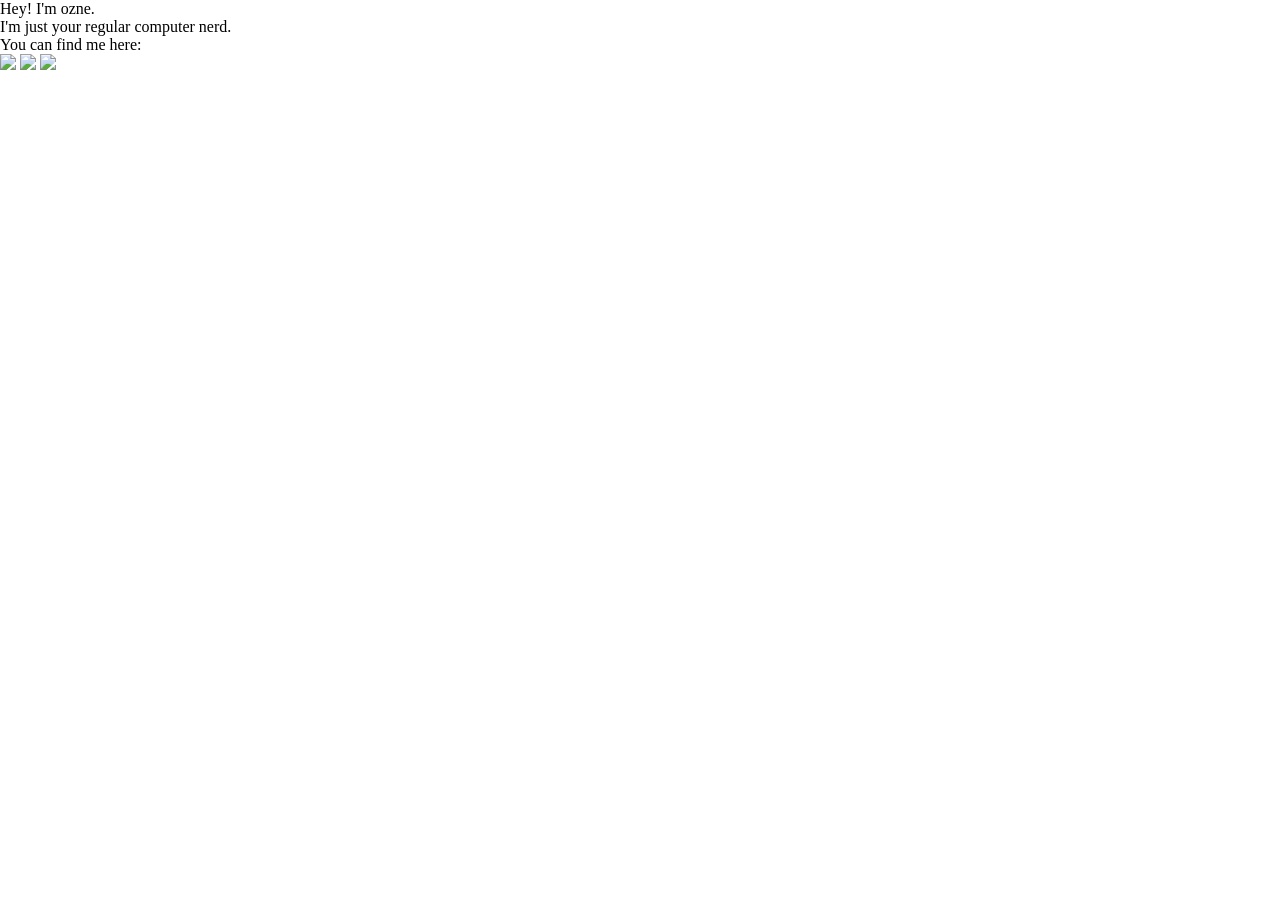
==== index.html @ e8eb8ecc "Update index.html" ====
<html>
  <head>
  <link rel="icon" href="https://www.browneyedbaker.com/wp-content/uploads/2016/04/stovetop-mac-cheese-23-600-200x260.jpg">
  <title>ozne</title>
    <meta property="og:title" content="ozne" />
<meta property="og:site_name" content="ozne" />
<meta property="og:type" content="website" />
<meta property="og:url" content="https://ozneeeee.github.io/home" />
<meta property="og:image" content="https://cdn.glitch.com/18b25935-c598-46ce-ae65-c475add9ad71%2Fdababybag.png?v=1612831095324" />
<meta property="og:description" content="Hello! This is ozne's tiny, simple portfolio." />
<meta name="theme-color" content="#7F0000">
  <link rel="stylesheet" href="https://cdn.glitch.com/18b25935-c598-46ce-ae65-c475add9ad71%2Fcss.css?v=1612828974582">
  </head>
  <body style="margin: 0; overflow: hidden">
    <div class="bg-image"></div>
    <div class="heading">Hey! I'm ozne.</div>
    <div class="subheading">I'm just your regular computer nerd.</div>
	<div class="subheading2">You can find me here:</div>
    <a href="https://www.github.com/Pakchunk" target="_blank"><img class="github" src="https://cdn.glitch.com/18b25935-c598-46ce-ae65-c475add9ad71%2Fgithub.svg?v=1612827011483"></img></a>
    <a href="https://dsc.bio/ozne" target="_blank"><img class="discord" src="https://cdn.glitch.com/18b25935-c598-46ce-ae65-c475add9ad71%2Fdiscord.svg?v=1612827013548"></img></a>
    <a href="https://www.twitter.com/susOzne" target="_blank"><img class="twitter" src="https://cdn.glitch.com/18b25935-c598-46ce-ae65-c475add9ad71%2Ftwitter.svg?v=1612826990800"></img></a>
    <div class="something"></div>
  </body>
</html>

<!-- ooooooo -->
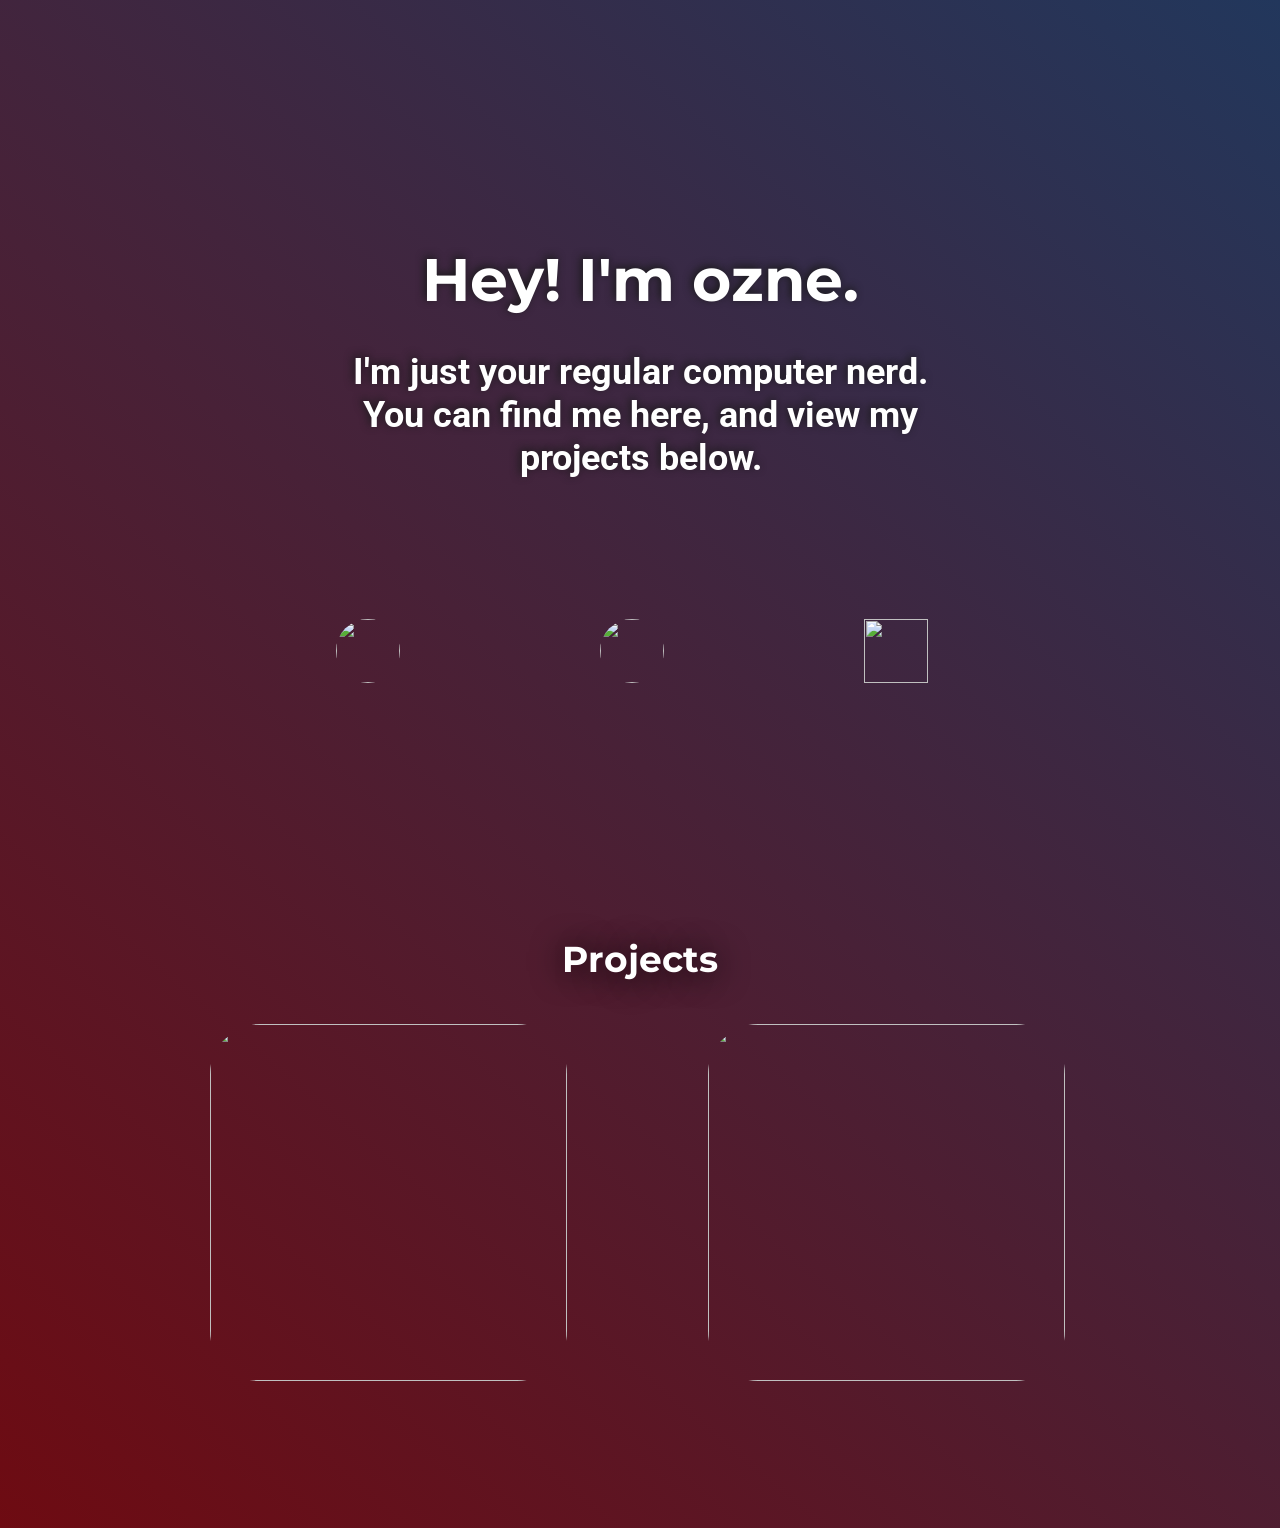
==== commit 66f3c3c6: "massive overhaul" ====
--- a/index.html
+++ b/index.html
@@ -1,26 +1,366 @@
-<html>
-  <head>
-  <link rel="icon" href="https://www.browneyedbaker.com/wp-content/uploads/2016/04/stovetop-mac-cheese-23-600-200x260.jpg">
-  <title>ozne</title>
-    <meta property="og:title" content="ozne" />
-<meta property="og:site_name" content="ozne" />
-<meta property="og:type" content="website" />
-<meta property="og:url" content="https://ozneeeee.github.io/home" />
-<meta property="og:image" content="https://cdn.glitch.com/18b25935-c598-46ce-ae65-c475add9ad71%2Fdababybag.png?v=1612831095324" />
-<meta property="og:description" content="Hello! This is ozne's tiny, simple portfolio." />
-<meta name="theme-color" content="#7F0000">
-  <link rel="stylesheet" href="https://cdn.glitch.com/18b25935-c598-46ce-ae65-c475add9ad71%2Fcss.css?v=1612828974582">
+<!DOCTYPE html>
+<html style="font-size: 16px;"><head>
+    <meta name="viewport" content="width=device-width, initial-scale=1.0">
+    <meta charset="utf-8">
+    <title>ozne</title>
+    <link rel="stylesheet" href="nicepage.css" media="screen">
+<link rel="stylesheet" href="index.css" media="screen">
+    <script class="u-script" type="text/javascript" src="jquery.js" defer=""></script>
+    <script class="u-script" type="text/javascript" src="nicepage.js" defer=""></script>
+    <meta property="og:site_name" content="ozne" />
+    <meta property="og:image" content="https://cdn.discordapp.com/avatars/777401463746854952/a_3fbee1787289dbb1bbcbb61502e486ce" />
+    <meta property="og:description" content="Hello! This is ozne's tiny, simple portfolio." />
+    
+    <link rel="icon" href="https://cdn.glitch.global/b22042dc-d617-42fd-8e32-505de232599d/favicon.png">
+    <link id="u-theme-google-font" rel="stylesheet" href="https://fonts.googleapis.com/css?family=Roboto:100,100i,300,300i,400,400i,500,500i,700,700i,900,900i|Open+Sans:300,300i,400,400i,600,600i,700,700i,800,800i">
+    <link id="u-page-google-font" rel="stylesheet" href="https://fonts.googleapis.com/css?family=Montserrat:100,100i,200,200i,300,300i,400,400i,500,500i,600,600i,700,700i,800,800i,900,900i">
+    
+    
+    
+    
+    
+    <script type="application/ld+json">{
+		"@context": "http://schema.org",
+		"@type": "Organization",
+		"name": "ozne"
+}</script>
+    <meta name="theme-color" content="#7F0000">
+    <meta property="og:type" content="website">
   </head>
-  <body style="margin: 0; overflow: hidden">
-    <div class="bg-image"></div>
-    <div class="heading">Hey! I'm ozne.</div>
-    <div class="subheading">I'm just your regular computer nerd.</div>
-	<div class="subheading2">You can find me here:</div>
-    <a href="https://www.github.com/Pakchunk" target="_blank"><img class="github" src="https://cdn.glitch.com/18b25935-c598-46ce-ae65-c475add9ad71%2Fgithub.svg?v=1612827011483"></img></a>
-    <a href="https://dsc.bio/ozne" target="_blank"><img class="discord" src="https://cdn.glitch.com/18b25935-c598-46ce-ae65-c475add9ad71%2Fdiscord.svg?v=1612827013548"></img></a>
-    <a href="https://www.twitter.com/susOzne" target="_blank"><img class="twitter" src="https://cdn.glitch.com/18b25935-c598-46ce-ae65-c475add9ad71%2Ftwitter.svg?v=1612826990800"></img></a>
-    <div class="something"></div>
-  </body>
-</html>
-
-<!-- ooooooo -->
+  <body data-home-page="index.html" data-home-page-title="index" class="u-body">
+    <section class="u-align-center u-clearfix u-gradient u-section-1" id="sec-18b3">
+      <div class="u-align-left u-clearfix u-sheet u-sheet-1">
+        <h1 class="u-custom-font u-text u-text-default u-text-white u-text-1" data-animation-name="slideIn" data-animation-duration="1000" data-animation-direction="Down" data-animation-delay="0">Hey! I'm ozne.</h1>
+        <h3 class="u-align-center u-text u-text-default u-text-white u-text-2" data-animation-name="slideIn" data-animation-duration="1000" data-animation-direction="Up" data-animation-delay="0"> I'm just your regular computer nerd.<br>You can find me here, and view my<br>projects below.
+        </h3>
+        <div class="u-list u-list-1">
+          <div class="u-repeater u-repeater-1">
+            <div class="u-container-style u-list-item u-repeater-item">
+              <div class="u-container-layout u-similar-container u-container-layout-1"><span class="u-custom-item u-file-icon u-hover-feature u-icon u-icon-circle u-text-white u-icon-1" data-href="https://github.com/pakchunk" data-target="_blank"><img src="https://cdn.glitch.global/b22042dc-d617-42fd-8e32-505de232599d/2.png" alt=""></span>
+              </div>
+            </div>
+            <div class="u-container-style u-list-item u-repeater-item">
+              <div class="u-container-layout u-similar-container u-container-layout-2"><span class="u-custom-item u-dialog-link u-file-icon u-hover-feature u-icon u-icon-circle u-text-white u-icon-2" data-href="#sec-b82f" data-target="_blank"><img src="https://cdn.glitch.global/b22042dc-d617-42fd-8e32-505de232599d/3.png" alt=""></span>
+              </div>
+            </div>
+            <div class="u-container-style u-list-item u-repeater-item">
+              <div class="u-container-layout u-similar-container u-container-layout-3"><span class="u-custom-item u-file-icon u-hover-feature u-icon u-text-white u-icon-3" data-href="https://twitter.com/susOzne" data-target="_blank"><img src="https://cdn.glitch.global/b22042dc-d617-42fd-8e32-505de232599d/4.png" alt=""></span>
+              </div>
+            </div>
+          </div>
+        </div>
+        <h2 class="u-align-center u-custom-font u-text u-text-default u-text-white u-text-3">Projects</h2>
+        <img class="u-dialog-link u-hover-feature u-image u-image-round u-preserve-proportions u-radius-50 u-image-1" src="https://cdn.glitch.global/b22042dc-d617-42fd-8e32-505de232599d/95288c8a12edbc24eacdf672e49a5cbb.jpg" alt="" data-image-width="630" data-image-height="630" data-href="#sec-7b42">
+        <img class="u-dialog-link u-hover-feature u-image u-image-round u-preserve-proportions u-radius-50 u-image-2" src="https://cdn.glitch.global/b22042dc-d617-42fd-8e32-505de232599d/8e318af88ffdbbb0e1a7d0ba8d9834fe1.jpg" alt="" data-image-width="511" data-image-height="511" data-href="#sec-06d6">
+      </div>
+      
+      
+      
+      
+      
+    </section>
+    
+    
+    
+    
+    
+    
+  <section class="u-align-center u-black u-clearfix u-container-style u-dialog-block u-opacity u-opacity-70 u-valign-middle u-section-4" id="sec-b82f">
+      <div class="u-align-center u-container-style u-custom-color-4 u-dialog u-radius-13 u-shape-round u-dialog-1">
+        <div class="u-container-layout u-container-layout-1">
+          <img class="u-image u-image-circle u-image-1" src="https://cdn.discordapp.com/avatars/777401463746854952/a_3fbee1787289dbb1bbcbb61502e486ce" alt="" data-image-width="498" data-image-height="213">
+          <p class="u-text u-text-default u-text-1">
+            <span class="u-text-custom-color-6">ozne</span>
+            <span class="u-text-custom-color-5">#4492</span>
+          </p>
+        </div><button class="u-dialog-close-button u-icon u-text-grey-50 u-icon-1"><svg class="u-svg-link" preserveAspectRatio="xMidYMin slice" viewBox="0 0 413.348 413.348" style=""><use xmlns:xlink="http://www.w3.org/1999/xlink" xlink:href="#svg-5801"></use></svg><svg class="u-svg-content" viewBox="0 0 413.348 413.348" id="svg-5801"><path d="m413.348 24.354-24.354-24.354-182.32 182.32-182.32-182.32-24.354 24.354 182.32 182.32-182.32 182.32 24.354 24.354 182.32-182.32 182.32 182.32 24.354-24.354-182.32-182.32z"></path></svg></button>
+      </div>
+    </section><style> .u-section-4 {
+  min-height: 826px;
+}
+
+.u-section-4 .u-dialog-1 {
+  width: 372px;
+  min-height: 373px;
+  height: auto;
+  margin: 60px auto;
+}
+
+.u-section-4 .u-container-layout-1 {
+  padding: 31px 30px;
+}
+
+.u-section-4 .u-image-1 {
+  width: 126px;
+  height: 126px;
+  margin: 84px auto 0;
+}
+
+.u-section-4 .u-text-1 {
+  margin: 12px auto 0;
+}
+
+.u-section-4 .u-icon-1 {
+  width: 15px;
+  height: 15px;
+  left: auto;
+  top: 17px;
+  position: absolute;
+  right: 16px;
+}
+
+@media (max-width: 1199px) {
+  .u-section-4 .u-dialog-1 {
+    width: 372px;
+  }
+
+  .u-section-4 .u-image-1 {
+    width: 126px;
+    height: 126px;
+  }
+}
+
+@media (max-width: 991px) {
+  .u-section-4 .u-container-layout-1 {
+    padding-top: 30px;
+    padding-bottom: 30px;
+  }
+}
+
+@media (max-width: 767px) {
+  .u-section-4 .u-container-layout-1 {
+    padding-top: 45px;
+  }
+}
+
+@media (max-width: 575px) {
+  .u-section-4 .u-dialog-1 {
+    width: 340px;
+  }
+
+  .u-section-4 .u-container-layout-1 {
+    padding-top: 40px;
+    padding-left: 25px;
+    padding-right: 25px;
+  }
+}</style><section class="u-align-center u-black u-clearfix u-container-style u-dialog-block u-opacity u-opacity-70 u-valign-middle u-section-5" id="sec-06d6">
+      <div class="u-align-center u-container-style u-dialog u-palette-5-dark-3 u-radius-13 u-shape-round u-dialog-1">
+        <div class="u-container-layout u-container-layout-1">
+          <img class="u-image u-image-default u-image-1" src="https://cdn.glitch.global/b22042dc-d617-42fd-8e32-505de232599d/NacroLogo.png" alt="" data-image-width="445" data-image-height="171">
+          <p class="u-custom-font u-text u-text-1">Nacro was a short-lived Fortnite project created by&nbsp;<a href="https://twitter.com/absoSpaced" class="u-active-none u-border-none u-btn u-button-link u-button-style u-hover-none u-none u-text-palette-1-base u-btn-1" target="_blank">absoluteSpacehead</a>,&nbsp;<a href="https://twitter.com/fischsaIat" class="u-active-none u-border-none u-btn u-button-link u-button-style u-hover-none u-none u-text-palette-1-base u-btn-2" target="_blank">Fischsalat</a>, and I, aimed to create a single-player in-game experience on Fortnite's oldest public Battle Royale build available, 1.7.2.
+          </p>
+          <a href="https://discord.gg/fRdZmpsSYw" class="u-active-grey-90 u-border-none u-btn u-btn-round u-button-style u-custom-font u-font-montserrat u-grey-75 u-hover-grey-70 u-radius-50 u-text-white u-btn-3" target="_blank">Join Nacro</a>
+        </div><button class="u-dialog-close-button u-icon u-text-grey-50 u-icon-1"><svg class="u-svg-link" preserveAspectRatio="xMidYMin slice" viewBox="0 0 413.348 413.348" style=""><use xmlns:xlink="http://www.w3.org/1999/xlink" xlink:href="#svg-5801"></use></svg><svg xmlns="http://www.w3.org/2000/svg" xmlns:xlink="http://www.w3.org/1999/xlink" version="1.1" xml:space="preserve" class="u-svg-content" viewBox="0 0 413.348 413.348" id="svg-5801"><path d="m413.348 24.354-24.354-24.354-182.32 182.32-182.32-182.32-24.354 24.354 182.32 182.32-182.32 182.32 24.354 24.354 182.32-182.32 182.32 182.32 24.354-24.354-182.32-182.32z"></path></svg></button>
+      </div>
+    </section><style> .u-section-5 {
+  min-height: 826px;
+}
+
+.u-section-5 .u-dialog-1 {
+  width: 349px;
+  min-height: 447px;
+  box-shadow: 5px 5px 20px 0 rgba(0,0,0,0.4);
+  margin: 60px auto;
+}
+
+.u-section-5 .u-container-layout-1 {
+  padding: 40px 0;
+}
+
+.u-section-5 .u-image-1 {
+  width: 253px;
+  height: 95px;
+  margin: 23px auto 0;
+}
+
+.u-section-5 .u-text-1 {
+  font-family: Montserrat;
+  font-size: 0.9375rem;
+  font-weight: 700;
+  margin: 24px 8px 0;
+}
+
+.u-section-5 .u-btn-1 {
+  background-image: none;
+  padding: 0;
+}
+
+.u-section-5 .u-btn-2 {
+  background-image: none;
+  padding: 0;
+}
+
+.u-section-5 .u-btn-3 {
+  font-weight: 700;
+  background-image: none;
+  border-style: none;
+  margin: 39px auto 0;
+}
+
+.u-section-5 .u-icon-1 {
+  width: 15px;
+  height: 15px;
+  left: auto;
+  top: 17px;
+  position: absolute;
+  right: 16px;
+}
+
+@media (max-width: 1199px) {
+  .u-section-5 .u-dialog-1 {
+    width: 349px;
+    height: auto;
+  }
+
+  .u-section-5 .u-image-1 {
+    width: 253px;
+  }
+
+  .u-section-5 .u-text-1 {
+    margin-left: 8px;
+    margin-right: 8px;
+  }
+}
+
+@media (max-width: 991px) {
+  .u-section-5 .u-container-layout-1 {
+    padding-top: 30px;
+    padding-bottom: 30px;
+  }
+}
+
+@media (max-width: 767px) {
+  .u-section-5 .u-container-layout-1 {
+    padding-top: 45px;
+    padding-left: 30px;
+    padding-right: 30px;
+  }
+}
+
+@media (max-width: 575px) {
+  .u-section-5 .u-dialog-1 {
+    width: 340px;
+  }
+
+  .u-section-5 .u-container-layout-1 {
+    padding-top: 40px;
+    padding-left: 25px;
+    padding-right: 25px;
+  }
+
+  .u-section-5 .u-text-1 {
+    margin-left: 4px;
+    margin-right: 4px;
+  }
+}</style><section class="u-align-center u-black u-clearfix u-container-style u-dialog-block u-opacity u-opacity-70 u-valign-middle u-section-6" id="sec-7b42">
+      <div class="u-align-center u-container-style u-dialog u-palette-5-dark-3 u-radius-13 u-shape-round u-dialog-1">
+        <div class="u-container-layout u-container-layout-1">
+          <img class="u-image u-image-default u-image-1" src="https://cdn.glitch.global/b22042dc-d617-42fd-8e32-505de232599d/EraLogo.png" alt="" data-image-width="313" data-image-height="138">
+          <p class="u-align-center u-custom-font u-font-montserrat u-text u-text-1">Project Era is a Fortnite project where users can play builds from seasons 2-12.<br>Project Era is maintained by me, <a href="https://github.com/sizzyfnbr" class="u-active-none u-border-none u-btn u-button-link u-button-style u-hover-none u-none u-text-palette-1-base u-btn-1" target="_blank">Sizzy</a>, <a href="https://twitter.com/danihhhhhhhh" class="u-active-none u-border-none u-btn u-button-link u-button-style u-hover-none u-none u-text-palette-1-base u-btn-2" target="_blank">Danii</a>, <a href="https://twitter.com/ky1ro" class="u-active-none u-border-none u-btn u-button-link u-button-style u-hover-none u-none u-text-palette-1-base u-btn-3" target="_blank">Kyiro</a>, <a href="https://en.wikipedia.org/wiki/Pedophilia" class="u-active-none u-border-none u-btn u-button-link u-button-style u-hover-none u-none u-text-palette-1-base u-btn-4" target="_blank">Mix</a>, and <a href="https://twitter.com/RobotPlaysTF2" class="u-active-none u-border-none u-btn u-button-link u-button-style u-hover-none u-none u-text-palette-1-base u-btn-5" target="_blank">Robot</a>.
+          </p>
+          <a href="https://discord.gg/erafn" class="u-active-grey-90 u-border-none u-btn u-btn-round u-button-style u-custom-font u-font-montserrat u-grey-75 u-hover-grey-70 u-radius-50 u-text-white u-btn-6" target="_blank">Join Era</a>
+        </div><button class="u-dialog-close-button u-icon u-text-grey-50 u-icon-1"><svg class="u-svg-link" preserveAspectRatio="xMidYMin slice" viewBox="0 0 413.348 413.348" style=""><use xmlns:xlink="http://www.w3.org/1999/xlink" xlink:href="#svg-5801"></use></svg><svg xmlns="http://www.w3.org/2000/svg" xmlns:xlink="http://www.w3.org/1999/xlink" version="1.1" xml:space="preserve" class="u-svg-content" viewBox="0 0 413.348 413.348" id="svg-5801"><path d="m413.348 24.354-24.354-24.354-182.32 182.32-182.32-182.32-24.354 24.354 182.32 182.32-182.32 182.32 24.354 24.354 182.32-182.32 182.32 182.32 24.354-24.354-182.32-182.32z"></path></svg></button>
+      </div>
+    </section><style> .u-section-6 {
+  min-height: 826px;
+}
+
+.u-section-6 .u-dialog-1 {
+  width: 348px;
+  min-height: 453px;
+  box-shadow: 5px 5px 20px 0 rgba(0,0,0,0.4);
+  height: auto;
+  margin: 60px auto;
+}
+
+.u-section-6 .u-container-layout-1 {
+  padding: 36px 0 0;
+}
+
+.u-section-6 .u-image-1 {
+  width: 174px;
+  height: 77px;
+  margin: 34px auto 0 87px;
+}
+
+.u-section-6 .u-text-1 {
+  font-weight: 700;
+  margin: 66px 0 0;
+}
+
+.u-section-6 .u-btn-1 {
+  background-image: none;
+  padding: 0;
+}
+
+.u-section-6 .u-btn-2 {
+  background-image: none;
+  padding: 0;
+}
+
+.u-section-6 .u-btn-3 {
+  background-image: none;
+  padding: 0;
+}
+
+.u-section-6 .u-btn-4 {
+  background-image: none;
+  padding: 0;
+}
+
+.u-section-6 .u-btn-5 {
+  background-image: none;
+  padding: 0;
+}
+
+.u-section-6 .u-btn-6 {
+  font-weight: 700;
+  background-image: none;
+  border-style: none;
+  margin: 47px auto 0;
+  padding: 10px 30px;
+}
+
+.u-section-6 .u-icon-1 {
+  width: 15px;
+  height: 15px;
+  left: auto;
+  top: 17px;
+  position: absolute;
+  right: 16px;
+}
+
+@media (max-width: 1199px) {
+  .u-section-6 .u-image-1 {
+    width: 174px;
+    height: 77px;
+    margin-left: 87px;
+  }
+}
+
+@media (max-width: 991px) {
+  .u-section-6 .u-container-layout-1 {
+    padding-top: 30px;
+  }
+}
+
+@media (max-width: 767px) {
+  .u-section-6 .u-container-layout-1 {
+    padding-top: 45px;
+    padding-left: 30px;
+    padding-right: 30px;
+  }
+}
+
+@media (max-width: 575px) {
+  .u-section-6 .u-dialog-1 {
+    width: 340px;
+  }
+
+  .u-section-6 .u-container-layout-1 {
+    padding-top: 40px;
+    padding-left: 25px;
+    padding-right: 25px;
+  }
+}</style>
+</body></html>
--- a/nicepage.css
+++ b/nicepage.css
@@ -0,0 +1,36627 @@
+/*begin-commonstyles library*//*!
+ * froala_editor v4.0.6 (https://www.froala.com/wysiwyg-editor)
+ * License https://froala.com/wysiwyg-editor/terms/
+ * Copyright 2014-2021 Froala Labs
+ */
+
+.fr-clearfix::after {
+  clear: both;
+  display: block;
+  content: "";
+  height: 0; }
+
+.fr-hide-by-clipping {
+  position: absolute;
+  width: 1px;
+  height: 1px;
+  padding: 0;
+  margin: -1px;
+  overflow: hidden;
+  clip: rect(0, 0, 0, 0);
+  border: 0; }
+
+.fr-view img.fr-rounded, .fr-view .fr-img-caption.fr-rounded img {
+  border-radius: 10px;
+  -moz-border-radius: 10px;
+  -webkit-border-radius: 10px;
+  -moz-background-clip: padding;
+  -webkit-background-clip: padding-box;
+  background-clip: padding-box; }
+
+.fr-view img.fr-shadow, .fr-view .fr-img-caption.fr-shadow img {
+  -webkit-box-shadow: 10px 10px 5px 0px #cccccc;
+  -moz-box-shadow: 10px 10px 5px 0px #cccccc;
+  box-shadow: 10px 10px 5px 0px #cccccc; }
+
+.fr-view img.fr-bordered, .fr-view .fr-img-caption.fr-bordered img {
+  border: solid 5px #CCC; }
+
+.fr-view img.fr-bordered {
+  -webkit-box-sizing: content-box;
+  -moz-box-sizing: content-box;
+  box-sizing: content-box; }
+
+.fr-view .fr-img-caption.fr-bordered img {
+  -webkit-box-sizing: border-box;
+  -moz-box-sizing: border-box;
+  box-sizing: border-box; }
+
+.fr-view {
+  word-wrap: break-word; }
+  .fr-view span[style~="color:"] a {
+    color: inherit; }
+  .fr-view strong {
+    font-weight: 700; }
+  .fr-view table[border='0'] td:not([class]), .fr-view table[border='0'] th:not([class]), .fr-view table[border='0'] td[class=""], .fr-view table[border='0'] th[class=""] {
+    border-width: 0px; }
+  .fr-view table {
+    border: none;
+    border-collapse: collapse;
+    empty-cells: show;
+    max-width: 100%; }
+    .fr-view table td {
+      min-width: 5px; }
+    .fr-view table.fr-dashed-borders td, .fr-view table.fr-dashed-borders th {
+      border-style: dashed; }
+    .fr-view table.fr-alternate-rows tbody tr:nth-child(2n) {
+      background: whitesmoke; }
+    .fr-view table td, .fr-view table th {
+      border: 1px solid #DDD; }
+      .fr-view table td:empty, .fr-view table th:empty {
+        height: 20px; }
+      .fr-view table td.fr-highlighted, .fr-view table th.fr-highlighted {
+        border: 1px double red; }
+      .fr-view table td.fr-thick, .fr-view table th.fr-thick {
+        border-width: 2px; }
+    .fr-view table th {
+      background: #ececec; }
+  .fr-view hr {
+    clear: both;
+    user-select: none;
+    -o-user-select: none;
+    -moz-user-select: none;
+    -khtml-user-select: none;
+    -webkit-user-select: none;
+    -ms-user-select: none;
+    break-after: always;
+    page-break-after: always; }
+  .fr-view .fr-file {
+    position: relative; }
+    .fr-view .fr-file::after {
+      position: relative;
+      content: "\1F4CE";
+      font-weight: normal; }
+  .fr-view pre {
+    white-space: pre-wrap;
+    word-wrap: break-word;
+    overflow: visible; }
+/*  .fr-view[dir="rtl"] blockquote {
+    border-left: none;
+    border-right: solid 2px #5E35B1;
+    margin-right: 0;
+    padding-right: 5px;
+    padding-left: 0; }
+    .fr-view[dir="rtl"] blockquote blockquote {
+      border-color: #00BCD4; }
+      .fr-view[dir="rtl"] blockquote blockquote blockquote {
+        border-color: #43A047; }
+  .fr-view blockquote {
+    border-left: solid 2px #5E35B1;
+    margin-left: 0;
+    padding-left: 5px;
+    color: #5E35B1; }
+    .fr-view blockquote blockquote {
+      border-color: #00BCD4;
+      color: #00BCD4; }
+      .fr-view blockquote blockquote blockquote {
+        border-color: #43A047;
+        color: #43A047; } */
+  .fr-view span.fr-emoticon {
+    font-weight: normal;
+    font-family: "Apple Color Emoji","Segoe UI Emoji","NotoColorEmoji","Segoe UI Symbol","Android Emoji","EmojiSymbols";
+    display: inline;
+    line-height: 0; }
+    .fr-view span.fr-emoticon.fr-emoticon-img {
+      background-repeat: no-repeat !important;
+      font-size: inherit;
+      height: 1em;
+      width: 1em;
+      min-height: 20px;
+      min-width: 20px;
+      display: inline-block;
+      margin: -.1em .1em .1em;
+      line-height: 1;
+      vertical-align: middle; }
+  .fr-view .fr-text-gray {
+    color: #AAA !important; }
+  .fr-view .fr-text-bordered {
+    border-top: solid 1px #222;
+    border-bottom: solid 1px #222;
+    padding: 10px 0; }
+  .fr-view .fr-text-spaced {
+    letter-spacing: 1px; }
+  .fr-view .fr-text-uppercase {
+    text-transform: uppercase; }
+  .fr-view .fr-class-highlighted {
+    background-color: #ffff00; }
+  .fr-view .fr-class-code {
+    border-color: #cccccc;
+    border-radius: 2px;
+    -moz-border-radius: 2px;
+    -webkit-border-radius: 2px;
+    -moz-background-clip: padding;
+    -webkit-background-clip: padding-box;
+    background-clip: padding-box;
+    background: #f5f5f5;
+    padding: 10px;
+    font-family: "Courier New", Courier, monospace; }
+  .fr-view .fr-class-transparency {
+    opacity: 0.5; }
+  .fr-view img {
+    position: relative;
+    max-width: 100%; }
+    .fr-view img.fr-dib {
+      margin: 10px auto;
+      display: block;
+      float: none;
+      vertical-align: top; }
+      .fr-view img.fr-dib.fr-fil {
+        margin-left: 0;
+        text-align: left; }
+      .fr-view img.fr-dib.fr-fir {
+        margin-right: 0;
+        text-align: right; }
+    .fr-view img.fr-dii {
+      display: inline-block;
+      float: none;
+      vertical-align: bottom;
+      margin-left: 5px;
+      margin-right: 5px;
+      max-width: calc(100% - (2 * 5px)); }
+      .fr-view img.fr-dii.fr-fil {
+        float: left;
+        margin: 10px 15px 10px 0;
+        max-width: calc(100% - 5px); }
+      .fr-view img.fr-dii.fr-fir {
+        float: right;
+        margin: 10px 0 10px 15px;
+        max-width: calc(100% - 5px); }
+  .fr-view span.fr-img-caption {
+    position: relative;
+    max-width: 100%; }
+    .fr-view span.fr-img-caption.fr-dib {
+      margin: 5px auto;
+      display: block;
+      float: none;
+      vertical-align: top; }
+      .fr-view span.fr-img-caption.fr-dib.fr-fil {
+        margin-left: 0;
+        text-align: left; }
+      .fr-view span.fr-img-caption.fr-dib.fr-fir {
+        margin-right: 0;
+        text-align: right; }
+    .fr-view span.fr-img-caption.fr-dii {
+      display: inline-block;
+      float: none;
+      vertical-align: bottom;
+      margin-left: 5px;
+      margin-right: 5px;
+      max-width: calc(100% - (2 * 5px)); }
+      .fr-view span.fr-img-caption.fr-dii.fr-fil {
+        float: left;
+        margin: 5px 5px 5px 0;
+        max-width: calc(100% - 5px); }
+      .fr-view span.fr-img-caption.fr-dii.fr-fir {
+        float: right;
+        margin: 5px 0 5px 5px;
+        max-width: calc(100% - 5px); }
+  .fr-view .fr-video {
+    text-align: center;
+    position: relative; }
+    .fr-view .fr-video.fr-rv {
+      padding-bottom: 56.25%;
+      padding-top: 30px;
+      height: 0;
+      overflow: hidden; }
+      .fr-view .fr-video.fr-rv > iframe, .fr-view .fr-video.fr-rv object, .fr-view .fr-video.fr-rv embed {
+        position: absolute !important;
+        top: 0;
+        left: 0;
+        width: 100%;
+        height: 100%; }
+    .fr-view .fr-video > * {
+      -webkit-box-sizing: content-box;
+      -moz-box-sizing: content-box;
+      box-sizing: content-box;
+      max-width: 100%;
+      border: none; }
+    .fr-view .fr-video.fr-dvb {
+      display: block;
+      clear: both; }
+      .fr-view .fr-video.fr-dvb.fr-fvl {
+        text-align: left; }
+      .fr-view .fr-video.fr-dvb.fr-fvr {
+        text-align: right; }
+    .fr-view .fr-video.fr-dvi {
+      display: inline-block; }
+      .fr-view .fr-video.fr-dvi.fr-fvl {
+        float: left; }
+      .fr-view .fr-video.fr-dvi.fr-fvr {
+        float: right; }
+  .fr-view a.fr-strong {
+    font-weight: 700; }
+  .fr-view a.fr-green {
+    color: green; }
+  .fr-view .fr-img-caption {
+    text-align: center; }
+    .fr-view .fr-img-caption .fr-img-wrap {
+      padding: 0;
+      margin: auto;
+      text-align: center;
+      width: 100%; }
+      .fr-view .fr-img-caption .fr-img-wrap a {
+        display: block; }
+      .fr-view .fr-img-caption .fr-img-wrap img {
+        display: block;
+        margin: auto;
+        width: 100%; }
+      .fr-view .fr-img-caption .fr-img-wrap > span {
+        margin: auto;
+        display: block;
+        padding: 5px 5px 10px;
+        font-size: 14px;
+        font-weight: initial;
+        -webkit-box-sizing: border-box;
+        -moz-box-sizing: border-box;
+        box-sizing: border-box;
+        -webkit-opacity: 0.9;
+        -moz-opacity: 0.9;
+        opacity: 0.9;
+        -ms-filter: "progid:DXImageTransform.Microsoft.Alpha(Opacity=0)";
+        width: 100%;
+        text-align: center; }
+  .fr-view button.fr-rounded, .fr-view input.fr-rounded, .fr-view textarea.fr-rounded {
+    border-radius: 10px;
+    -moz-border-radius: 10px;
+    -webkit-border-radius: 10px;
+    -moz-background-clip: padding;
+    -webkit-background-clip: padding-box;
+    background-clip: padding-box; }
+  .fr-view button.fr-large, .fr-view input.fr-large, .fr-view textarea.fr-large {
+    font-size: 24px; }
+
+/**
+ * Image style.
+ */
+a.fr-view.fr-strong {
+  font-weight: 700; }
+a.fr-view.fr-green {
+  color: green; }
+
+/**
+ * Link style.
+ */
+img.fr-view {
+  position: relative;
+  max-width: 100%; }
+  img.fr-view.fr-dib {
+    margin: 5px auto;
+    display: block;
+    float: none;
+    vertical-align: top; }
+    img.fr-view.fr-dib.fr-fil {
+      margin-left: 0;
+      text-align: left; }
+    img.fr-view.fr-dib.fr-fir {
+      margin-right: 0;
+      text-align: right; }
+  img.fr-view.fr-dii {
+    display: inline-block;
+    float: none;
+    vertical-align: bottom;
+    margin-left: 5px;
+    margin-right: 5px;
+    max-width: calc(100% - (2 * 5px)); }
+    img.fr-view.fr-dii.fr-fil {
+      float: left;
+      margin: 5px 5px 5px 0;
+      max-width: calc(100% - 5px); }
+    img.fr-view.fr-dii.fr-fir {
+      float: right;
+      margin: 5px 0 5px 5px;
+      max-width: calc(100% - 5px); }
+
+span.fr-img-caption.fr-view {
+  position: relative;
+  max-width: 100%; }
+  span.fr-img-caption.fr-view.fr-dib {
+    margin: 5px auto;
+    display: block;
+    float: none;
+    vertical-align: top; }
+    span.fr-img-caption.fr-view.fr-dib.fr-fil {
+      margin-left: 0;
+      text-align: left; }
+    span.fr-img-caption.fr-view.fr-dib.fr-fir {
+      margin-right: 0;
+      text-align: right; }
+  span.fr-img-caption.fr-view.fr-dii {
+    display: inline-block;
+    float: none;
+    vertical-align: bottom;
+    margin-left: 5px;
+    margin-right: 5px;
+    max-width: calc(100% - (2 * 5px)); }
+    span.fr-img-caption.fr-view.fr-dii.fr-fil {
+      float: left;
+      margin: 5px 5px 5px 0;
+      max-width: calc(100% - 5px); }
+    span.fr-img-caption.fr-view.fr-dii.fr-fir {
+      float: right;
+      margin: 5px 0 5px 5px;
+      max-width: calc(100% - 5px); }
+/*end-commonstyles library*//*begin-commonstyles library*/@charset "UTF-8";
+
+/*!
+ * animate.css -https://daneden.github.io/animate.css/
+ * Version - 3.7.2
+ * Licensed under the MIT license - http://opensource.org/licenses/MIT
+ *
+ * Copyright (c) 2019 Daniel Eden
+ */
+
+@-webkit-keyframes bounce {
+  from,
+  20%,
+  53%,
+  80%,
+  to {
+    -webkit-animation-timing-function: cubic-bezier(0.215, 0.61, 0.355, 1);
+    animation-timing-function: cubic-bezier(0.215, 0.61, 0.355, 1);
+    -webkit-transform: translate3d(0, 0, 0);
+    transform: translate3d(0, 0, 0);
+  }
+
+  40%,
+  43% {
+    -webkit-animation-timing-function: cubic-bezier(0.755, 0.05, 0.855, 0.06);
+    animation-timing-function: cubic-bezier(0.755, 0.05, 0.855, 0.06);
+    -webkit-transform: translate3d(0, -30px, 0);
+    transform: translate3d(0, -30px, 0);
+  }
+
+  70% {
+    -webkit-animation-timing-function: cubic-bezier(0.755, 0.05, 0.855, 0.06);
+    animation-timing-function: cubic-bezier(0.755, 0.05, 0.855, 0.06);
+    -webkit-transform: translate3d(0, -15px, 0);
+    transform: translate3d(0, -15px, 0);
+  }
+
+  90% {
+    -webkit-transform: translate3d(0, -4px, 0);
+    transform: translate3d(0, -4px, 0);
+  }
+}
+
+@keyframes bounce {
+  from,
+  20%,
+  53%,
+  80%,
+  to {
+    -webkit-animation-timing-function: cubic-bezier(0.215, 0.61, 0.355, 1);
+    animation-timing-function: cubic-bezier(0.215, 0.61, 0.355, 1);
+    -webkit-transform: translate3d(0, 0, 0);
+    transform: translate3d(0, 0, 0);
+  }
+
+  40%,
+  43% {
+    -webkit-animation-timing-function: cubic-bezier(0.755, 0.05, 0.855, 0.06);
+    animation-timing-function: cubic-bezier(0.755, 0.05, 0.855, 0.06);
+    -webkit-transform: translate3d(0, -30px, 0);
+    transform: translate3d(0, -30px, 0);
+  }
+
+  70% {
+    -webkit-animation-timing-function: cubic-bezier(0.755, 0.05, 0.855, 0.06);
+    animation-timing-function: cubic-bezier(0.755, 0.05, 0.855, 0.06);
+    -webkit-transform: translate3d(0, -15px, 0);
+    transform: translate3d(0, -15px, 0);
+  }
+
+  90% {
+    -webkit-transform: translate3d(0, -4px, 0);
+    transform: translate3d(0, -4px, 0);
+  }
+}
+
+.bounce {
+  -webkit-animation-name: bounce;
+  animation-name: bounce;
+  -webkit-transform-origin: center bottom;
+  transform-origin: center bottom;
+}
+
+@-webkit-keyframes flash {
+  from,
+  50%,
+  to {
+    opacity: 1;
+  }
+
+  25%,
+  75% {
+    opacity: 0;
+  }
+}
+
+@keyframes flash {
+  from,
+  50%,
+  to {
+    opacity: 1;
+  }
+
+  25%,
+  75% {
+    opacity: 0;
+  }
+}
+
+.flash {
+  -webkit-animation-name: flash;
+  animation-name: flash;
+}
+
+/* originally authored by Nick Pettit - https://github.com/nickpettit/glide */
+
+@-webkit-keyframes pulse {
+  from {
+    -webkit-transform: scale3d(1, 1, 1);
+    transform: scale3d(1, 1, 1);
+  }
+
+  50% {
+    -webkit-transform: scale3d(1.05, 1.05, 1.05);
+    transform: scale3d(1.05, 1.05, 1.05);
+  }
+
+  to {
+    -webkit-transform: scale3d(1, 1, 1);
+    transform: scale3d(1, 1, 1);
+  }
+}
+
+@keyframes pulse {
+  from {
+    -webkit-transform: scale3d(1, 1, 1);
+    transform: scale3d(1, 1, 1);
+  }
+
+  50% {
+    -webkit-transform: scale3d(1.05, 1.05, 1.05);
+    transform: scale3d(1.05, 1.05, 1.05);
+  }
+
+  to {
+    -webkit-transform: scale3d(1, 1, 1);
+    transform: scale3d(1, 1, 1);
+  }
+}
+
+.pulse {
+  -webkit-animation-name: pulse;
+  animation-name: pulse;
+}
+
+@-webkit-keyframes rubberBand {
+  from {
+    -webkit-transform: scale3d(1, 1, 1);
+    transform: scale3d(1, 1, 1);
+  }
+
+  30% {
+    -webkit-transform: scale3d(1.25, 0.75, 1);
+    transform: scale3d(1.25, 0.75, 1);
+  }
+
+  40% {
+    -webkit-transform: scale3d(0.75, 1.25, 1);
+    transform: scale3d(0.75, 1.25, 1);
+  }
+
+  50% {
+    -webkit-transform: scale3d(1.15, 0.85, 1);
+    transform: scale3d(1.15, 0.85, 1);
+  }
+
+  65% {
+    -webkit-transform: scale3d(0.95, 1.05, 1);
+    transform: scale3d(0.95, 1.05, 1);
+  }
+
+  75% {
+    -webkit-transform: scale3d(1.05, 0.95, 1);
+    transform: scale3d(1.05, 0.95, 1);
+  }
+
+  to {
+    -webkit-transform: scale3d(1, 1, 1);
+    transform: scale3d(1, 1, 1);
+  }
+}
+
+@keyframes rubberBand {
+  from {
+    -webkit-transform: scale3d(1, 1, 1);
+    transform: scale3d(1, 1, 1);
+  }
+
+  30% {
+    -webkit-transform: scale3d(1.25, 0.75, 1);
+    transform: scale3d(1.25, 0.75, 1);
+  }
+
+  40% {
+    -webkit-transform: scale3d(0.75, 1.25, 1);
+    transform: scale3d(0.75, 1.25, 1);
+  }
+
+  50% {
+    -webkit-transform: scale3d(1.15, 0.85, 1);
+    transform: scale3d(1.15, 0.85, 1);
+  }
+
+  65% {
+    -webkit-transform: scale3d(0.95, 1.05, 1);
+    transform: scale3d(0.95, 1.05, 1);
+  }
+
+  75% {
+    -webkit-transform: scale3d(1.05, 0.95, 1);
+    transform: scale3d(1.05, 0.95, 1);
+  }
+
+  to {
+    -webkit-transform: scale3d(1, 1, 1);
+    transform: scale3d(1, 1, 1);
+  }
+}
+
+.rubberBand {
+  -webkit-animation-name: rubberBand;
+  animation-name: rubberBand;
+}
+
+@-webkit-keyframes shake {
+  from,
+  to {
+    -webkit-transform: translate3d(0, 0, 0);
+    transform: translate3d(0, 0, 0);
+  }
+
+  10%,
+  30%,
+  50%,
+  70%,
+  90% {
+    -webkit-transform: translate3d(-10px, 0, 0);
+    transform: translate3d(-10px, 0, 0);
+  }
+
+  20%,
+  40%,
+  60%,
+  80% {
+    -webkit-transform: translate3d(10px, 0, 0);
+    transform: translate3d(10px, 0, 0);
+  }
+}
+
+@keyframes shake {
+  from,
+  to {
+    -webkit-transform: translate3d(0, 0, 0);
+    transform: translate3d(0, 0, 0);
+  }
+
+  10%,
+  30%,
+  50%,
+  70%,
+  90% {
+    -webkit-transform: translate3d(-10px, 0, 0);
+    transform: translate3d(-10px, 0, 0);
+  }
+
+  20%,
+  40%,
+  60%,
+  80% {
+    -webkit-transform: translate3d(10px, 0, 0);
+    transform: translate3d(10px, 0, 0);
+  }
+}
+
+.shake {
+  -webkit-animation-name: shake;
+  animation-name: shake;
+}
+
+@-webkit-keyframes headShake {
+  0% {
+    -webkit-transform: translateX(0);
+    transform: translateX(0);
+  }
+
+  6.5% {
+    -webkit-transform: translateX(-6px) rotateY(-9deg);
+    transform: translateX(-6px) rotateY(-9deg);
+  }
+
+  18.5% {
+    -webkit-transform: translateX(5px) rotateY(7deg);
+    transform: translateX(5px) rotateY(7deg);
+  }
+
+  31.5% {
+    -webkit-transform: translateX(-3px) rotateY(-5deg);
+    transform: translateX(-3px) rotateY(-5deg);
+  }
+
+  43.5% {
+    -webkit-transform: translateX(2px) rotateY(3deg);
+    transform: translateX(2px) rotateY(3deg);
+  }
+
+  50% {
+    -webkit-transform: translateX(0);
+    transform: translateX(0);
+  }
+}
+
+@keyframes headShake {
+  0% {
+    -webkit-transform: translateX(0);
+    transform: translateX(0);
+  }
+
+  6.5% {
+    -webkit-transform: translateX(-6px) rotateY(-9deg);
+    transform: translateX(-6px) rotateY(-9deg);
+  }
+
+  18.5% {
+    -webkit-transform: translateX(5px) rotateY(7deg);
+    transform: translateX(5px) rotateY(7deg);
+  }
+
+  31.5% {
+    -webkit-transform: translateX(-3px) rotateY(-5deg);
+    transform: translateX(-3px) rotateY(-5deg);
+  }
+
+  43.5% {
+    -webkit-transform: translateX(2px) rotateY(3deg);
+    transform: translateX(2px) rotateY(3deg);
+  }
+
+  50% {
+    -webkit-transform: translateX(0);
+    transform: translateX(0);
+  }
+}
+
+.headShake {
+  -webkit-animation-timing-function: ease-in-out;
+  animation-timing-function: ease-in-out;
+  -webkit-animation-name: headShake;
+  animation-name: headShake;
+}
+
+@-webkit-keyframes swing {
+  20% {
+    -webkit-transform: rotate3d(0, 0, 1, 15deg);
+    transform: rotate3d(0, 0, 1, 15deg);
+  }
+
+  40% {
+    -webkit-transform: rotate3d(0, 0, 1, -10deg);
+    transform: rotate3d(0, 0, 1, -10deg);
+  }
+
+  60% {
+    -webkit-transform: rotate3d(0, 0, 1, 5deg);
+    transform: rotate3d(0, 0, 1, 5deg);
+  }
+
+  80% {
+    -webkit-transform: rotate3d(0, 0, 1, -5deg);
+    transform: rotate3d(0, 0, 1, -5deg);
+  }
+
+  to {
+    -webkit-transform: rotate3d(0, 0, 1, 0deg);
+    transform: rotate3d(0, 0, 1, 0deg);
+  }
+}
+
+@keyframes swing {
+  20% {
+    -webkit-transform: rotate3d(0, 0, 1, 15deg);
+    transform: rotate3d(0, 0, 1, 15deg);
+  }
+
+  40% {
+    -webkit-transform: rotate3d(0, 0, 1, -10deg);
+    transform: rotate3d(0, 0, 1, -10deg);
+  }
+
+  60% {
+    -webkit-transform: rotate3d(0, 0, 1, 5deg);
+    transform: rotate3d(0, 0, 1, 5deg);
+  }
+
+  80% {
+    -webkit-transform: rotate3d(0, 0, 1, -5deg);
+    transform: rotate3d(0, 0, 1, -5deg);
+  }
+
+  to {
+    -webkit-transform: rotate3d(0, 0, 1, 0deg);
+    transform: rotate3d(0, 0, 1, 0deg);
+  }
+}
+
+.swing {
+  -webkit-transform-origin: top center;
+  transform-origin: top center;
+  -webkit-animation-name: swing;
+  animation-name: swing;
+}
+
+@-webkit-keyframes tada {
+  from {
+    -webkit-transform: scale3d(1, 1, 1);
+    transform: scale3d(1, 1, 1);
+  }
+
+  10%,
+  20% {
+    -webkit-transform: scale3d(0.9, 0.9, 0.9) rotate3d(0, 0, 1, -3deg);
+    transform: scale3d(0.9, 0.9, 0.9) rotate3d(0, 0, 1, -3deg);
+  }
+
+  30%,
+  50%,
+  70%,
+  90% {
+    -webkit-transform: scale3d(1.1, 1.1, 1.1) rotate3d(0, 0, 1, 3deg);
+    transform: scale3d(1.1, 1.1, 1.1) rotate3d(0, 0, 1, 3deg);
+  }
+
+  40%,
+  60%,
+  80% {
+    -webkit-transform: scale3d(1.1, 1.1, 1.1) rotate3d(0, 0, 1, -3deg);
+    transform: scale3d(1.1, 1.1, 1.1) rotate3d(0, 0, 1, -3deg);
+  }
+
+  to {
+    -webkit-transform: scale3d(1, 1, 1);
+    transform: scale3d(1, 1, 1);
+  }
+}
+
+@keyframes tada {
+  from {
+    -webkit-transform: scale3d(1, 1, 1);
+    transform: scale3d(1, 1, 1);
+  }
+
+  10%,
+  20% {
+    -webkit-transform: scale3d(0.9, 0.9, 0.9) rotate3d(0, 0, 1, -3deg);
+    transform: scale3d(0.9, 0.9, 0.9) rotate3d(0, 0, 1, -3deg);
+  }
+
+  30%,
+  50%,
+  70%,
+  90% {
+    -webkit-transform: scale3d(1.1, 1.1, 1.1) rotate3d(0, 0, 1, 3deg);
+    transform: scale3d(1.1, 1.1, 1.1) rotate3d(0, 0, 1, 3deg);
+  }
+
+  40%,
+  60%,
+  80% {
+    -webkit-transform: scale3d(1.1, 1.1, 1.1) rotate3d(0, 0, 1, -3deg);
+    transform: scale3d(1.1, 1.1, 1.1) rotate3d(0, 0, 1, -3deg);
+  }
+
+  to {
+    -webkit-transform: scale3d(1, 1, 1);
+    transform: scale3d(1, 1, 1);
+  }
+}
+
+.tada {
+  -webkit-animation-name: tada;
+  animation-name: tada;
+}
+
+/* originally authored by Nick Pettit - https://github.com/nickpettit/glide */
+
+@-webkit-keyframes wobble {
+  from {
+    -webkit-transform: translate3d(0, 0, 0);
+    transform: translate3d(0, 0, 0);
+  }
+
+  15% {
+    -webkit-transform: translate3d(-25%, 0, 0) rotate3d(0, 0, 1, -5deg);
+    transform: translate3d(-25%, 0, 0) rotate3d(0, 0, 1, -5deg);
+  }
+
+  30% {
+    -webkit-transform: translate3d(20%, 0, 0) rotate3d(0, 0, 1, 3deg);
+    transform: translate3d(20%, 0, 0) rotate3d(0, 0, 1, 3deg);
+  }
+
+  45% {
+    -webkit-transform: translate3d(-15%, 0, 0) rotate3d(0, 0, 1, -3deg);
+    transform: translate3d(-15%, 0, 0) rotate3d(0, 0, 1, -3deg);
+  }
+
+  60% {
+    -webkit-transform: translate3d(10%, 0, 0) rotate3d(0, 0, 1, 2deg);
+    transform: translate3d(10%, 0, 0) rotate3d(0, 0, 1, 2deg);
+  }
+
+  75% {
+    -webkit-transform: translate3d(-5%, 0, 0) rotate3d(0, 0, 1, -1deg);
+    transform: translate3d(-5%, 0, 0) rotate3d(0, 0, 1, -1deg);
+  }
+
+  to {
+    -webkit-transform: translate3d(0, 0, 0);
+    transform: translate3d(0, 0, 0);
+  }
+}
+
+@keyframes wobble {
+  from {
+    -webkit-transform: translate3d(0, 0, 0);
+    transform: translate3d(0, 0, 0);
+  }
+
+  15% {
+    -webkit-transform: translate3d(-25%, 0, 0) rotate3d(0, 0, 1, -5deg);
+    transform: translate3d(-25%, 0, 0) rotate3d(0, 0, 1, -5deg);
+  }
+
+  30% {
+    -webkit-transform: translate3d(20%, 0, 0) rotate3d(0, 0, 1, 3deg);
+    transform: translate3d(20%, 0, 0) rotate3d(0, 0, 1, 3deg);
+  }
+
+  45% {
+    -webkit-transform: translate3d(-15%, 0, 0) rotate3d(0, 0, 1, -3deg);
+    transform: translate3d(-15%, 0, 0) rotate3d(0, 0, 1, -3deg);
+  }
+
+  60% {
+    -webkit-transform: translate3d(10%, 0, 0) rotate3d(0, 0, 1, 2deg);
+    transform: translate3d(10%, 0, 0) rotate3d(0, 0, 1, 2deg);
+  }
+
+  75% {
+    -webkit-transform: translate3d(-5%, 0, 0) rotate3d(0, 0, 1, -1deg);
+    transform: translate3d(-5%, 0, 0) rotate3d(0, 0, 1, -1deg);
+  }
+
+  to {
+    -webkit-transform: translate3d(0, 0, 0);
+    transform: translate3d(0, 0, 0);
+  }
+}
+
+.wobble {
+  -webkit-animation-name: wobble;
+  animation-name: wobble;
+}
+
+@-webkit-keyframes jello {
+  from,
+  11.1%,
+  to {
+    -webkit-transform: translate3d(0, 0, 0);
+    transform: translate3d(0, 0, 0);
+  }
+
+  22.2% {
+    -webkit-transform: skewX(-12.5deg) skewY(-12.5deg);
+    transform: skewX(-12.5deg) skewY(-12.5deg);
+  }
+
+  33.3% {
+    -webkit-transform: skewX(6.25deg) skewY(6.25deg);
+    transform: skewX(6.25deg) skewY(6.25deg);
+  }
+
+  44.4% {
+    -webkit-transform: skewX(-3.125deg) skewY(-3.125deg);
+    transform: skewX(-3.125deg) skewY(-3.125deg);
+  }
+
+  55.5% {
+    -webkit-transform: skewX(1.5625deg) skewY(1.5625deg);
+    transform: skewX(1.5625deg) skewY(1.5625deg);
+  }
+
+  66.6% {
+    -webkit-transform: skewX(-0.78125deg) skewY(-0.78125deg);
+    transform: skewX(-0.78125deg) skewY(-0.78125deg);
+  }
+
+  77.7% {
+    -webkit-transform: skewX(0.390625deg) skewY(0.390625deg);
+    transform: skewX(0.390625deg) skewY(0.390625deg);
+  }
+
+  88.8% {
+    -webkit-transform: skewX(-0.1953125deg) skewY(-0.1953125deg);
+    transform: skewX(-0.1953125deg) skewY(-0.1953125deg);
+  }
+}
+
+@keyframes jello {
+  from,
+  11.1%,
+  to {
+    -webkit-transform: translate3d(0, 0, 0);
+    transform: translate3d(0, 0, 0);
+  }
+
+  22.2% {
+    -webkit-transform: skewX(-12.5deg) skewY(-12.5deg);
+    transform: skewX(-12.5deg) skewY(-12.5deg);
+  }
+
+  33.3% {
+    -webkit-transform: skewX(6.25deg) skewY(6.25deg);
+    transform: skewX(6.25deg) skewY(6.25deg);
+  }
+
+  44.4% {
+    -webkit-transform: skewX(-3.125deg) skewY(-3.125deg);
+    transform: skewX(-3.125deg) skewY(-3.125deg);
+  }
+
+  55.5% {
+    -webkit-transform: skewX(1.5625deg) skewY(1.5625deg);
+    transform: skewX(1.5625deg) skewY(1.5625deg);
+  }
+
+  66.6% {
+    -webkit-transform: skewX(-0.78125deg) skewY(-0.78125deg);
+    transform: skewX(-0.78125deg) skewY(-0.78125deg);
+  }
+
+  77.7% {
+    -webkit-transform: skewX(0.390625deg) skewY(0.390625deg);
+    transform: skewX(0.390625deg) skewY(0.390625deg);
+  }
+
+  88.8% {
+    -webkit-transform: skewX(-0.1953125deg) skewY(-0.1953125deg);
+    transform: skewX(-0.1953125deg) skewY(-0.1953125deg);
+  }
+}
+
+.jello {
+  -webkit-animation-name: jello;
+  animation-name: jello;
+  -webkit-transform-origin: center;
+  transform-origin: center;
+}
+
+@-webkit-keyframes heartBeat {
+  0% {
+    -webkit-transform: scale(1);
+    transform: scale(1);
+  }
+
+  14% {
+    -webkit-transform: scale(1.3);
+    transform: scale(1.3);
+  }
+
+  28% {
+    -webkit-transform: scale(1);
+    transform: scale(1);
+  }
+
+  42% {
+    -webkit-transform: scale(1.3);
+    transform: scale(1.3);
+  }
+
+  70% {
+    -webkit-transform: scale(1);
+    transform: scale(1);
+  }
+}
+
+@keyframes heartBeat {
+  0% {
+    -webkit-transform: scale(1);
+    transform: scale(1);
+  }
+
+  14% {
+    -webkit-transform: scale(1.3);
+    transform: scale(1.3);
+  }
+
+  28% {
+    -webkit-transform: scale(1);
+    transform: scale(1);
+  }
+
+  42% {
+    -webkit-transform: scale(1.3);
+    transform: scale(1.3);
+  }
+
+  70% {
+    -webkit-transform: scale(1);
+    transform: scale(1);
+  }
+}
+
+.heartBeat {
+  -webkit-animation-name: heartBeat;
+  animation-name: heartBeat;
+  -webkit-animation-duration: 1.3s;
+  animation-duration: 1.3s;
+  -webkit-animation-timing-function: ease-in-out;
+  animation-timing-function: ease-in-out;
+}
+
+@-webkit-keyframes bounceIn {
+  from,
+  20%,
+  40%,
+  60%,
+  80%,
+  to {
+    -webkit-animation-timing-function: cubic-bezier(0.215, 0.61, 0.355, 1);
+    animation-timing-function: cubic-bezier(0.215, 0.61, 0.355, 1);
+  }
+
+  0% {
+    opacity: 0;
+    -webkit-transform: scale3d(0.3, 0.3, 0.3);
+    transform: scale3d(0.3, 0.3, 0.3);
+  }
+
+  20% {
+    -webkit-transform: scale3d(1.1, 1.1, 1.1);
+    transform: scale3d(1.1, 1.1, 1.1);
+  }
+
+  40% {
+    -webkit-transform: scale3d(0.9, 0.9, 0.9);
+    transform: scale3d(0.9, 0.9, 0.9);
+  }
+
+  60% {
+    opacity: 1;
+    -webkit-transform: scale3d(1.03, 1.03, 1.03);
+    transform: scale3d(1.03, 1.03, 1.03);
+  }
+
+  80% {
+    -webkit-transform: scale3d(0.97, 0.97, 0.97);
+    transform: scale3d(0.97, 0.97, 0.97);
+  }
+
+  to {
+    opacity: 1;
+    -webkit-transform: scale3d(1, 1, 1);
+    transform: scale3d(1, 1, 1);
+  }
+}
+
+@keyframes bounceIn {
+  from,
+  20%,
+  40%,
+  60%,
+  80%,
+  to {
+    -webkit-animation-timing-function: cubic-bezier(0.215, 0.61, 0.355, 1);
+    animation-timing-function: cubic-bezier(0.215, 0.61, 0.355, 1);
+  }
+
+  0% {
+    opacity: 0;
+    -webkit-transform: scale3d(0.3, 0.3, 0.3);
+    transform: scale3d(0.3, 0.3, 0.3);
+  }
+
+  20% {
+    -webkit-transform: scale3d(1.1, 1.1, 1.1);
+    transform: scale3d(1.1, 1.1, 1.1);
+  }
+
+  40% {
+    -webkit-transform: scale3d(0.9, 0.9, 0.9);
+    transform: scale3d(0.9, 0.9, 0.9);
+  }
+
+  60% {
+    opacity: 1;
+    -webkit-transform: scale3d(1.03, 1.03, 1.03);
+    transform: scale3d(1.03, 1.03, 1.03);
+  }
+
+  80% {
+    -webkit-transform: scale3d(0.97, 0.97, 0.97);
+    transform: scale3d(0.97, 0.97, 0.97);
+  }
+
+  to {
+    opacity: 1;
+    -webkit-transform: scale3d(1, 1, 1);
+    transform: scale3d(1, 1, 1);
+  }
+}
+
+.bounceIn {
+  -webkit-animation-duration: 0.75s;
+  animation-duration: 0.75s;
+  -webkit-animation-name: bounceIn;
+  animation-name: bounceIn;
+}
+
+@-webkit-keyframes bounceInDown {
+  from,
+  60%,
+  75%,
+  90%,
+  to {
+    -webkit-animation-timing-function: cubic-bezier(0.215, 0.61, 0.355, 1);
+    animation-timing-function: cubic-bezier(0.215, 0.61, 0.355, 1);
+  }
+
+  0% {
+    opacity: 0;
+    -webkit-transform: translate3d(0, -3000px, 0);
+    transform: translate3d(0, -3000px, 0);
+  }
+
+  60% {
+    opacity: 1;
+    -webkit-transform: translate3d(0, 25px, 0);
+    transform: translate3d(0, 25px, 0);
+  }
+
+  75% {
+    -webkit-transform: translate3d(0, -10px, 0);
+    transform: translate3d(0, -10px, 0);
+  }
+
+  90% {
+    -webkit-transform: translate3d(0, 5px, 0);
+    transform: translate3d(0, 5px, 0);
+  }
+
+  to {
+    -webkit-transform: translate3d(0, 0, 0);
+    transform: translate3d(0, 0, 0);
+  }
+}
+
+@keyframes bounceInDown {
+  from,
+  60%,
+  75%,
+  90%,
+  to {
+    -webkit-animation-timing-function: cubic-bezier(0.215, 0.61, 0.355, 1);
+    animation-timing-function: cubic-bezier(0.215, 0.61, 0.355, 1);
+  }
+
+  0% {
+    opacity: 0;
+    -webkit-transform: translate3d(0, -3000px, 0);
+    transform: translate3d(0, -3000px, 0);
+  }
+
+  60% {
+    opacity: 1;
+    -webkit-transform: translate3d(0, 25px, 0);
+    transform: translate3d(0, 25px, 0);
+  }
+
+  75% {
+    -webkit-transform: translate3d(0, -10px, 0);
+    transform: translate3d(0, -10px, 0);
+  }
+
+  90% {
+    -webkit-transform: translate3d(0, 5px, 0);
+    transform: translate3d(0, 5px, 0);
+  }
+
+  to {
+    -webkit-transform: translate3d(0, 0, 0);
+    transform: translate3d(0, 0, 0);
+  }
+}
+
+.bounceInDown {
+  -webkit-animation-name: bounceInDown;
+  animation-name: bounceInDown;
+}
+
+@-webkit-keyframes bounceInLeft {
+  from,
+  60%,
+  75%,
+  90%,
+  to {
+    -webkit-animation-timing-function: cubic-bezier(0.215, 0.61, 0.355, 1);
+    animation-timing-function: cubic-bezier(0.215, 0.61, 0.355, 1);
+  }
+
+  0% {
+    opacity: 0;
+    -webkit-transform: translate3d(-3000px, 0, 0);
+    transform: translate3d(-3000px, 0, 0);
+  }
+
+  60% {
+    opacity: 1;
+    -webkit-transform: translate3d(25px, 0, 0);
+    transform: translate3d(25px, 0, 0);
+  }
+
+  75% {
+    -webkit-transform: translate3d(-10px, 0, 0);
+    transform: translate3d(-10px, 0, 0);
+  }
+
+  90% {
+    -webkit-transform: translate3d(5px, 0, 0);
+    transform: translate3d(5px, 0, 0);
+  }
+
+  to {
+    -webkit-transform: translate3d(0, 0, 0);
+    transform: translate3d(0, 0, 0);
+  }
+}
+
+@keyframes bounceInLeft {
+  from,
+  60%,
+  75%,
+  90%,
+  to {
+    -webkit-animation-timing-function: cubic-bezier(0.215, 0.61, 0.355, 1);
+    animation-timing-function: cubic-bezier(0.215, 0.61, 0.355, 1);
+  }
+
+  0% {
+    opacity: 0;
+    -webkit-transform: translate3d(-3000px, 0, 0);
+    transform: translate3d(-3000px, 0, 0);
+  }
+
+  60% {
+    opacity: 1;
+    -webkit-transform: translate3d(25px, 0, 0);
+    transform: translate3d(25px, 0, 0);
+  }
+
+  75% {
+    -webkit-transform: translate3d(-10px, 0, 0);
+    transform: translate3d(-10px, 0, 0);
+  }
+
+  90% {
+    -webkit-transform: translate3d(5px, 0, 0);
+    transform: translate3d(5px, 0, 0);
+  }
+
+  to {
+    -webkit-transform: translate3d(0, 0, 0);
+    transform: translate3d(0, 0, 0);
+  }
+}
+
+.bounceInLeft {
+  -webkit-animation-name: bounceInLeft;
+  animation-name: bounceInLeft;
+}
+
+@-webkit-keyframes bounceInRight {
+  from,
+  60%,
+  75%,
+  90%,
+  to {
+    -webkit-animation-timing-function: cubic-bezier(0.215, 0.61, 0.355, 1);
+    animation-timing-function: cubic-bezier(0.215, 0.61, 0.355, 1);
+  }
+
+  from {
+    opacity: 0;
+    -webkit-transform: translate3d(3000px, 0, 0);
+    transform: translate3d(3000px, 0, 0);
+  }
+
+  60% {
+    opacity: 1;
+    -webkit-transform: translate3d(-25px, 0, 0);
+    transform: translate3d(-25px, 0, 0);
+  }
+
+  75% {
+    -webkit-transform: translate3d(10px, 0, 0);
+    transform: translate3d(10px, 0, 0);
+  }
+
+  90% {
+    -webkit-transform: translate3d(-5px, 0, 0);
+    transform: translate3d(-5px, 0, 0);
+  }
+
+  to {
+    -webkit-transform: translate3d(0, 0, 0);
+    transform: translate3d(0, 0, 0);
+  }
+}
+
+@keyframes bounceInRight {
+  from,
+  60%,
+  75%,
+  90%,
+  to {
+    -webkit-animation-timing-function: cubic-bezier(0.215, 0.61, 0.355, 1);
+    animation-timing-function: cubic-bezier(0.215, 0.61, 0.355, 1);
+  }
+
+  from {
+    opacity: 0;
+    -webkit-transform: translate3d(3000px, 0, 0);
+    transform: translate3d(3000px, 0, 0);
+  }
+
+  60% {
+    opacity: 1;
+    -webkit-transform: translate3d(-25px, 0, 0);
+    transform: translate3d(-25px, 0, 0);
+  }
+
+  75% {
+    -webkit-transform: translate3d(10px, 0, 0);
+    transform: translate3d(10px, 0, 0);
+  }
+
+  90% {
+    -webkit-transform: translate3d(-5px, 0, 0);
+    transform: translate3d(-5px, 0, 0);
+  }
+
+  to {
+    -webkit-transform: translate3d(0, 0, 0);
+    transform: translate3d(0, 0, 0);
+  }
+}
+
+.bounceInRight {
+  -webkit-animation-name: bounceInRight;
+  animation-name: bounceInRight;
+}
+
+@-webkit-keyframes bounceInUp {
+  from,
+  60%,
+  75%,
+  90%,
+  to {
+    -webkit-animation-timing-function: cubic-bezier(0.215, 0.61, 0.355, 1);
+    animation-timing-function: cubic-bezier(0.215, 0.61, 0.355, 1);
+  }
+
+  from {
+    opacity: 0;
+    -webkit-transform: translate3d(0, 3000px, 0);
+    transform: translate3d(0, 3000px, 0);
+  }
+
+  60% {
+    opacity: 1;
+    -webkit-transform: translate3d(0, -20px, 0);
+    transform: translate3d(0, -20px, 0);
+  }
+
+  75% {
+    -webkit-transform: translate3d(0, 10px, 0);
+    transform: translate3d(0, 10px, 0);
+  }
+
+  90% {
+    -webkit-transform: translate3d(0, -5px, 0);
+    transform: translate3d(0, -5px, 0);
+  }
+
+  to {
+    -webkit-transform: translate3d(0, 0, 0);
+    transform: translate3d(0, 0, 0);
+  }
+}
+
+@keyframes bounceInUp {
+  from,
+  60%,
+  75%,
+  90%,
+  to {
+    -webkit-animation-timing-function: cubic-bezier(0.215, 0.61, 0.355, 1);
+    animation-timing-function: cubic-bezier(0.215, 0.61, 0.355, 1);
+  }
+
+  from {
+    opacity: 0;
+    -webkit-transform: translate3d(0, 3000px, 0);
+    transform: translate3d(0, 3000px, 0);
+  }
+
+  60% {
+    opacity: 1;
+    -webkit-transform: translate3d(0, -20px, 0);
+    transform: translate3d(0, -20px, 0);
+  }
+
+  75% {
+    -webkit-transform: translate3d(0, 10px, 0);
+    transform: translate3d(0, 10px, 0);
+  }
+
+  90% {
+    -webkit-transform: translate3d(0, -5px, 0);
+    transform: translate3d(0, -5px, 0);
+  }
+
+  to {
+    -webkit-transform: translate3d(0, 0, 0);
+    transform: translate3d(0, 0, 0);
+  }
+}
+
+.bounceInUp {
+  -webkit-animation-name: bounceInUp;
+  animation-name: bounceInUp;
+}
+
+@-webkit-keyframes bounceOut {
+  20% {
+    -webkit-transform: scale3d(0.9, 0.9, 0.9);
+    transform: scale3d(0.9, 0.9, 0.9);
+  }
+
+  50%,
+  55% {
+    opacity: 1;
+    -webkit-transform: scale3d(1.1, 1.1, 1.1);
+    transform: scale3d(1.1, 1.1, 1.1);
+  }
+
+  to {
+    opacity: 0;
+    -webkit-transform: scale3d(0.3, 0.3, 0.3);
+    transform: scale3d(0.3, 0.3, 0.3);
+  }
+}
+
+@keyframes bounceOut {
+  20% {
+    -webkit-transform: scale3d(0.9, 0.9, 0.9);
+    transform: scale3d(0.9, 0.9, 0.9);
+  }
+
+  50%,
+  55% {
+    opacity: 1;
+    -webkit-transform: scale3d(1.1, 1.1, 1.1);
+    transform: scale3d(1.1, 1.1, 1.1);
+  }
+
+  to {
+    opacity: 0;
+    -webkit-transform: scale3d(0.3, 0.3, 0.3);
+    transform: scale3d(0.3, 0.3, 0.3);
+  }
+}
+
+.bounceOut {
+  -webkit-animation-duration: 0.75s;
+  animation-duration: 0.75s;
+  -webkit-animation-name: bounceOut;
+  animation-name: bounceOut;
+}
+
+@-webkit-keyframes bounceOutDown {
+  20% {
+    -webkit-transform: translate3d(0, 10px, 0);
+    transform: translate3d(0, 10px, 0);
+  }
+
+  40%,
+  45% {
+    opacity: 1;
+    -webkit-transform: translate3d(0, -20px, 0);
+    transform: translate3d(0, -20px, 0);
+  }
+
+  to {
+    opacity: 0;
+    -webkit-transform: translate3d(0, 2000px, 0);
+    transform: translate3d(0, 2000px, 0);
+  }
+}
+
+@keyframes bounceOutDown {
+  20% {
+    -webkit-transform: translate3d(0, 10px, 0);
+    transform: translate3d(0, 10px, 0);
+  }
+
+  40%,
+  45% {
+    opacity: 1;
+    -webkit-transform: translate3d(0, -20px, 0);
+    transform: translate3d(0, -20px, 0);
+  }
+
+  to {
+    opacity: 0;
+    -webkit-transform: translate3d(0, 2000px, 0);
+    transform: translate3d(0, 2000px, 0);
+  }
+}
+
+.bounceOutDown {
+  -webkit-animation-name: bounceOutDown;
+  animation-name: bounceOutDown;
+}
+
+@-webkit-keyframes bounceOutLeft {
+  20% {
+    opacity: 1;
+    -webkit-transform: translate3d(20px, 0, 0);
+    transform: translate3d(20px, 0, 0);
+  }
+
+  to {
+    opacity: 0;
+    -webkit-transform: translate3d(-2000px, 0, 0);
+    transform: translate3d(-2000px, 0, 0);
+  }
+}
+
+@keyframes bounceOutLeft {
+  20% {
+    opacity: 1;
+    -webkit-transform: translate3d(20px, 0, 0);
+    transform: translate3d(20px, 0, 0);
+  }
+
+  to {
+    opacity: 0;
+    -webkit-transform: translate3d(-2000px, 0, 0);
+    transform: translate3d(-2000px, 0, 0);
+  }
+}
+
+.bounceOutLeft {
+  -webkit-animation-name: bounceOutLeft;
+  animation-name: bounceOutLeft;
+}
+
+@-webkit-keyframes bounceOutRight {
+  20% {
+    opacity: 1;
+    -webkit-transform: translate3d(-20px, 0, 0);
+    transform: translate3d(-20px, 0, 0);
+  }
+
+  to {
+    opacity: 0;
+    -webkit-transform: translate3d(2000px, 0, 0);
+    transform: translate3d(2000px, 0, 0);
+  }
+}
+
+@keyframes bounceOutRight {
+  20% {
+    opacity: 1;
+    -webkit-transform: translate3d(-20px, 0, 0);
+    transform: translate3d(-20px, 0, 0);
+  }
+
+  to {
+    opacity: 0;
+    -webkit-transform: translate3d(2000px, 0, 0);
+    transform: translate3d(2000px, 0, 0);
+  }
+}
+
+.bounceOutRight {
+  -webkit-animation-name: bounceOutRight;
+  animation-name: bounceOutRight;
+}
+
+@-webkit-keyframes bounceOutUp {
+  20% {
+    -webkit-transform: translate3d(0, -10px, 0);
+    transform: translate3d(0, -10px, 0);
+  }
+
+  40%,
+  45% {
+    opacity: 1;
+    -webkit-transform: translate3d(0, 20px, 0);
+    transform: translate3d(0, 20px, 0);
+  }
+
+  to {
+    opacity: 0;
+    -webkit-transform: translate3d(0, -2000px, 0);
+    transform: translate3d(0, -2000px, 0);
+  }
+}
+
+@keyframes bounceOutUp {
+  20% {
+    -webkit-transform: translate3d(0, -10px, 0);
+    transform: translate3d(0, -10px, 0);
+  }
+
+  40%,
+  45% {
+    opacity: 1;
+    -webkit-transform: translate3d(0, 20px, 0);
+    transform: translate3d(0, 20px, 0);
+  }
+
+  to {
+    opacity: 0;
+    -webkit-transform: translate3d(0, -2000px, 0);
+    transform: translate3d(0, -2000px, 0);
+  }
+}
+
+.bounceOutUp {
+  -webkit-animation-name: bounceOutUp;
+  animation-name: bounceOutUp;
+}
+
+@-webkit-keyframes fadeIn {
+  from {
+    opacity: 0;
+  }
+
+  to {
+    opacity: 1;
+  }
+}
+
+@keyframes fadeIn {
+  from {
+    opacity: 0;
+  }
+
+  to {
+    opacity: 1;
+  }
+}
+
+.fadeIn {
+  -webkit-animation-name: fadeIn;
+  animation-name: fadeIn;
+}
+
+@-webkit-keyframes fadeInDown {
+  from {
+    opacity: 0;
+    -webkit-transform: translate3d(0, -100%, 0);
+    transform: translate3d(0, -100%, 0);
+  }
+
+  to {
+    opacity: 1;
+    -webkit-transform: translate3d(0, 0, 0);
+    transform: translate3d(0, 0, 0);
+  }
+}
+
+@keyframes fadeInDown {
+  from {
+    opacity: 0;
+    -webkit-transform: translate3d(0, -100%, 0);
+    transform: translate3d(0, -100%, 0);
+  }
+
+  to {
+    opacity: 1;
+    -webkit-transform: translate3d(0, 0, 0);
+    transform: translate3d(0, 0, 0);
+  }
+}
+
+.fadeInDown {
+  -webkit-animation-name: fadeInDown;
+  animation-name: fadeInDown;
+}
+
+@-webkit-keyframes fadeInDownBig {
+  from {
+    opacity: 0;
+    -webkit-transform: translate3d(0, -2000px, 0);
+    transform: translate3d(0, -2000px, 0);
+  }
+
+  to {
+    opacity: 1;
+    -webkit-transform: translate3d(0, 0, 0);
+    transform: translate3d(0, 0, 0);
+  }
+}
+
+@keyframes fadeInDownBig {
+  from {
+    opacity: 0;
+    -webkit-transform: translate3d(0, -2000px, 0);
+    transform: translate3d(0, -2000px, 0);
+  }
+
+  to {
+    opacity: 1;
+    -webkit-transform: translate3d(0, 0, 0);
+    transform: translate3d(0, 0, 0);
+  }
+}
+
+.fadeInDownBig {
+  -webkit-animation-name: fadeInDownBig;
+  animation-name: fadeInDownBig;
+}
+
+@-webkit-keyframes fadeInLeft {
+  from {
+    opacity: 0;
+    -webkit-transform: translate3d(-100%, 0, 0);
+    transform: translate3d(-100%, 0, 0);
+  }
+
+  to {
+    opacity: 1;
+    -webkit-transform: translate3d(0, 0, 0);
+    transform: translate3d(0, 0, 0);
+  }
+}
+
+@keyframes fadeInLeft {
+  from {
+    opacity: 0;
+    -webkit-transform: translate3d(-100%, 0, 0);
+    transform: translate3d(-100%, 0, 0);
+  }
+
+  to {
+    opacity: 1;
+    -webkit-transform: translate3d(0, 0, 0);
+    transform: translate3d(0, 0, 0);
+  }
+}
+
+.fadeInLeft {
+  -webkit-animation-name: fadeInLeft;
+  animation-name: fadeInLeft;
+}
+
+@-webkit-keyframes fadeInLeftBig {
+  from {
+    opacity: 0;
+    -webkit-transform: translate3d(-2000px, 0, 0);
+    transform: translate3d(-2000px, 0, 0);
+  }
+
+  to {
+    opacity: 1;
+    -webkit-transform: translate3d(0, 0, 0);
+    transform: translate3d(0, 0, 0);
+  }
+}
+
+@keyframes fadeInLeftBig {
+  from {
+    opacity: 0;
+    -webkit-transform: translate3d(-2000px, 0, 0);
+    transform: translate3d(-2000px, 0, 0);
+  }
+
+  to {
+    opacity: 1;
+    -webkit-transform: translate3d(0, 0, 0);
+    transform: translate3d(0, 0, 0);
+  }
+}
+
+.fadeInLeftBig {
+  -webkit-animation-name: fadeInLeftBig;
+  animation-name: fadeInLeftBig;
+}
+
+@-webkit-keyframes fadeInRight {
+  from {
+    opacity: 0;
+    -webkit-transform: translate3d(100%, 0, 0);
+    transform: translate3d(100%, 0, 0);
+  }
+
+  to {
+    opacity: 1;
+    -webkit-transform: translate3d(0, 0, 0);
+    transform: translate3d(0, 0, 0);
+  }
+}
+
+@keyframes fadeInRight {
+  from {
+    opacity: 0;
+    -webkit-transform: translate3d(100%, 0, 0);
+    transform: translate3d(100%, 0, 0);
+  }
+
+  to {
+    opacity: 1;
+    -webkit-transform: translate3d(0, 0, 0);
+    transform: translate3d(0, 0, 0);
+  }
+}
+
+.fadeInRight {
+  -webkit-animation-name: fadeInRight;
+  animation-name: fadeInRight;
+}
+
+@-webkit-keyframes fadeInRightBig {
+  from {
+    opacity: 0;
+    -webkit-transform: translate3d(2000px, 0, 0);
+    transform: translate3d(2000px, 0, 0);
+  }
+
+  to {
+    opacity: 1;
+    -webkit-transform: translate3d(0, 0, 0);
+    transform: translate3d(0, 0, 0);
+  }
+}
+
+@keyframes fadeInRightBig {
+  from {
+    opacity: 0;
+    -webkit-transform: translate3d(2000px, 0, 0);
+    transform: translate3d(2000px, 0, 0);
+  }
+
+  to {
+    opacity: 1;
+    -webkit-transform: translate3d(0, 0, 0);
+    transform: translate3d(0, 0, 0);
+  }
+}
+
+.fadeInRightBig {
+  -webkit-animation-name: fadeInRightBig;
+  animation-name: fadeInRightBig;
+}
+
+@-webkit-keyframes fadeInUp {
+  from {
+    opacity: 0;
+    -webkit-transform: translate3d(0, 100%, 0);
+    transform: translate3d(0, 100%, 0);
+  }
+
+  to {
+    opacity: 1;
+    -webkit-transform: translate3d(0, 0, 0);
+    transform: translate3d(0, 0, 0);
+  }
+}
+
+@keyframes fadeInUp {
+  from {
+    opacity: 0;
+    -webkit-transform: translate3d(0, 100%, 0);
+    transform: translate3d(0, 100%, 0);
+  }
+
+  to {
+    opacity: 1;
+    -webkit-transform: translate3d(0, 0, 0);
+    transform: translate3d(0, 0, 0);
+  }
+}
+
+.fadeInUp {
+  -webkit-animation-name: fadeInUp;
+  animation-name: fadeInUp;
+}
+
+@-webkit-keyframes fadeInUpBig {
+  from {
+    opacity: 0;
+    -webkit-transform: translate3d(0, 2000px, 0);
+    transform: translate3d(0, 2000px, 0);
+  }
+
+  to {
+    opacity: 1;
+    -webkit-transform: translate3d(0, 0, 0);
+    transform: translate3d(0, 0, 0);
+  }
+}
+
+@keyframes fadeInUpBig {
+  from {
+    opacity: 0;
+    -webkit-transform: translate3d(0, 2000px, 0);
+    transform: translate3d(0, 2000px, 0);
+  }
+
+  to {
+    opacity: 1;
+    -webkit-transform: translate3d(0, 0, 0);
+    transform: translate3d(0, 0, 0);
+  }
+}
+
+.fadeInUpBig {
+  -webkit-animation-name: fadeInUpBig;
+  animation-name: fadeInUpBig;
+}
+
+@-webkit-keyframes fadeOut {
+  from {
+    opacity: 1;
+  }
+
+  to {
+    opacity: 0;
+  }
+}
+
+@keyframes fadeOut {
+  from {
+    opacity: 1;
+  }
+
+  to {
+    opacity: 0;
+  }
+}
+
+.fadeOut {
+  -webkit-animation-name: fadeOut;
+  animation-name: fadeOut;
+}
+
+@-webkit-keyframes fadeOutDown {
+  from {
+    opacity: 1;
+  }
+
+  to {
+    opacity: 0;
+    -webkit-transform: translate3d(0, 100%, 0);
+    transform: translate3d(0, 100%, 0);
+  }
+}
+
+@keyframes fadeOutDown {
+  from {
+    opacity: 1;
+  }
+
+  to {
+    opacity: 0;
+    -webkit-transform: translate3d(0, 100%, 0);
+    transform: translate3d(0, 100%, 0);
+  }
+}
+
+.fadeOutDown {
+  -webkit-animation-name: fadeOutDown;
+  animation-name: fadeOutDown;
+}
+
+@-webkit-keyframes fadeOutDownBig {
+  from {
+    opacity: 1;
+  }
+
+  to {
+    opacity: 0;
+    -webkit-transform: translate3d(0, 2000px, 0);
+    transform: translate3d(0, 2000px, 0);
+  }
+}
+
+@keyframes fadeOutDownBig {
+  from {
+    opacity: 1;
+  }
+
+  to {
+    opacity: 0;
+    -webkit-transform: translate3d(0, 2000px, 0);
+    transform: translate3d(0, 2000px, 0);
+  }
+}
+
+.fadeOutDownBig {
+  -webkit-animation-name: fadeOutDownBig;
+  animation-name: fadeOutDownBig;
+}
+
+@-webkit-keyframes fadeOutLeft {
+  from {
+    opacity: 1;
+  }
+
+  to {
+    opacity: 0;
+    -webkit-transform: translate3d(-100%, 0, 0);
+    transform: translate3d(-100%, 0, 0);
+  }
+}
+
+@keyframes fadeOutLeft {
+  from {
+    opacity: 1;
+  }
+
+  to {
+    opacity: 0;
+    -webkit-transform: translate3d(-100%, 0, 0);
+    transform: translate3d(-100%, 0, 0);
+  }
+}
+
+.fadeOutLeft {
+  -webkit-animation-name: fadeOutLeft;
+  animation-name: fadeOutLeft;
+}
+
+@-webkit-keyframes fadeOutLeftBig {
+  from {
+    opacity: 1;
+  }
+
+  to {
+    opacity: 0;
+    -webkit-transform: translate3d(-2000px, 0, 0);
+    transform: translate3d(-2000px, 0, 0);
+  }
+}
+
+@keyframes fadeOutLeftBig {
+  from {
+    opacity: 1;
+  }
+
+  to {
+    opacity: 0;
+    -webkit-transform: translate3d(-2000px, 0, 0);
+    transform: translate3d(-2000px, 0, 0);
+  }
+}
+
+.fadeOutLeftBig {
+  -webkit-animation-name: fadeOutLeftBig;
+  animation-name: fadeOutLeftBig;
+}
+
+@-webkit-keyframes fadeOutRight {
+  from {
+    opacity: 1;
+  }
+
+  to {
+    opacity: 0;
+    -webkit-transform: translate3d(100%, 0, 0);
+    transform: translate3d(100%, 0, 0);
+  }
+}
+
+@keyframes fadeOutRight {
+  from {
+    opacity: 1;
+  }
+
+  to {
+    opacity: 0;
+    -webkit-transform: translate3d(100%, 0, 0);
+    transform: translate3d(100%, 0, 0);
+  }
+}
+
+.fadeOutRight {
+  -webkit-animation-name: fadeOutRight;
+  animation-name: fadeOutRight;
+}
+
+@-webkit-keyframes fadeOutRightBig {
+  from {
+    opacity: 1;
+  }
+
+  to {
+    opacity: 0;
+    -webkit-transform: translate3d(2000px, 0, 0);
+    transform: translate3d(2000px, 0, 0);
+  }
+}
+
+@keyframes fadeOutRightBig {
+  from {
+    opacity: 1;
+  }
+
+  to {
+    opacity: 0;
+    -webkit-transform: translate3d(2000px, 0, 0);
+    transform: translate3d(2000px, 0, 0);
+  }
+}
+
+.fadeOutRightBig {
+  -webkit-animation-name: fadeOutRightBig;
+  animation-name: fadeOutRightBig;
+}
+
+@-webkit-keyframes fadeOutUp {
+  from {
+    opacity: 1;
+  }
+
+  to {
+    opacity: 0;
+    -webkit-transform: translate3d(0, -100%, 0);
+    transform: translate3d(0, -100%, 0);
+  }
+}
+
+@keyframes fadeOutUp {
+  from {
+    opacity: 1;
+  }
+
+  to {
+    opacity: 0;
+    -webkit-transform: translate3d(0, -100%, 0);
+    transform: translate3d(0, -100%, 0);
+  }
+}
+
+.fadeOutUp {
+  -webkit-animation-name: fadeOutUp;
+  animation-name: fadeOutUp;
+}
+
+@-webkit-keyframes fadeOutUpBig {
+  from {
+    opacity: 1;
+  }
+
+  to {
+    opacity: 0;
+    -webkit-transform: translate3d(0, -2000px, 0);
+    transform: translate3d(0, -2000px, 0);
+  }
+}
+
+@keyframes fadeOutUpBig {
+  from {
+    opacity: 1;
+  }
+
+  to {
+    opacity: 0;
+    -webkit-transform: translate3d(0, -2000px, 0);
+    transform: translate3d(0, -2000px, 0);
+  }
+}
+
+.fadeOutUpBig {
+  -webkit-animation-name: fadeOutUpBig;
+  animation-name: fadeOutUpBig;
+}
+
+@-webkit-keyframes flip {
+  from {
+    -webkit-transform: perspective(400px) scale3d(1, 1, 1) translate3d(0, 0, 0)
+      rotate3d(0, 1, 0, -360deg);
+    transform: perspective(400px) scale3d(1, 1, 1) translate3d(0, 0, 0) rotate3d(0, 1, 0, -360deg);
+    -webkit-animation-timing-function: ease-out;
+    animation-timing-function: ease-out;
+  }
+
+  40% {
+    -webkit-transform: perspective(400px) scale3d(1, 1, 1) translate3d(0, 0, 150px)
+      rotate3d(0, 1, 0, -190deg);
+    transform: perspective(400px) scale3d(1, 1, 1) translate3d(0, 0, 150px)
+      rotate3d(0, 1, 0, -190deg);
+    -webkit-animation-timing-function: ease-out;
+    animation-timing-function: ease-out;
+  }
+
+  50% {
+    -webkit-transform: perspective(400px) scale3d(1, 1, 1) translate3d(0, 0, 150px)
+      rotate3d(0, 1, 0, -170deg);
+    transform: perspective(400px) scale3d(1, 1, 1) translate3d(0, 0, 150px)
+      rotate3d(0, 1, 0, -170deg);
+    -webkit-animation-timing-function: ease-in;
+    animation-timing-function: ease-in;
+  }
+
+  80% {
+    -webkit-transform: perspective(400px) scale3d(0.95, 0.95, 0.95) translate3d(0, 0, 0)
+      rotate3d(0, 1, 0, 0deg);
+    transform: perspective(400px) scale3d(0.95, 0.95, 0.95) translate3d(0, 0, 0)
+      rotate3d(0, 1, 0, 0deg);
+    -webkit-animation-timing-function: ease-in;
+    animation-timing-function: ease-in;
+  }
+
+  to {
+    -webkit-transform: perspective(400px) scale3d(1, 1, 1) translate3d(0, 0, 0)
+      rotate3d(0, 1, 0, 0deg);
+    transform: perspective(400px) scale3d(1, 1, 1) translate3d(0, 0, 0) rotate3d(0, 1, 0, 0deg);
+    -webkit-animation-timing-function: ease-in;
+    animation-timing-function: ease-in;
+  }
+}
+
+@keyframes flip {
+  from {
+    -webkit-transform: perspective(400px) scale3d(1, 1, 1) translate3d(0, 0, 0)
+      rotate3d(0, 1, 0, -360deg);
+    transform: perspective(400px) scale3d(1, 1, 1) translate3d(0, 0, 0) rotate3d(0, 1, 0, -360deg);
+    -webkit-animation-timing-function: ease-out;
+    animation-timing-function: ease-out;
+  }
+
+  40% {
+    -webkit-transform: perspective(400px) scale3d(1, 1, 1) translate3d(0, 0, 150px)
+      rotate3d(0, 1, 0, -190deg);
+    transform: perspective(400px) scale3d(1, 1, 1) translate3d(0, 0, 150px)
+      rotate3d(0, 1, 0, -190deg);
+    -webkit-animation-timing-function: ease-out;
+    animation-timing-function: ease-out;
+  }
+
+  50% {
+    -webkit-transform: perspective(400px) scale3d(1, 1, 1) translate3d(0, 0, 150px)
+      rotate3d(0, 1, 0, -170deg);
+    transform: perspective(400px) scale3d(1, 1, 1) translate3d(0, 0, 150px)
+      rotate3d(0, 1, 0, -170deg);
+    -webkit-animation-timing-function: ease-in;
+    animation-timing-function: ease-in;
+  }
+
+  80% {
+    -webkit-transform: perspective(400px) scale3d(0.95, 0.95, 0.95) translate3d(0, 0, 0)
+      rotate3d(0, 1, 0, 0deg);
+    transform: perspective(400px) scale3d(0.95, 0.95, 0.95) translate3d(0, 0, 0)
+      rotate3d(0, 1, 0, 0deg);
+    -webkit-animation-timing-function: ease-in;
+    animation-timing-function: ease-in;
+  }
+
+  to {
+    -webkit-transform: perspective(400px) scale3d(1, 1, 1) translate3d(0, 0, 0)
+      rotate3d(0, 1, 0, 0deg);
+    transform: perspective(400px) scale3d(1, 1, 1) translate3d(0, 0, 0) rotate3d(0, 1, 0, 0deg);
+    -webkit-animation-timing-function: ease-in;
+    animation-timing-function: ease-in;
+  }
+}
+
+.animated.flip {
+  -webkit-backface-visibility: visible;
+  backface-visibility: visible;
+  -webkit-animation-name: flip;
+  animation-name: flip;
+}
+
+@-webkit-keyframes flipInX {
+  from {
+    -webkit-transform: perspective(400px) rotate3d(1, 0, 0, 90deg);
+    transform: perspective(400px) rotate3d(1, 0, 0, 90deg);
+    -webkit-animation-timing-function: ease-in;
+    animation-timing-function: ease-in;
+    opacity: 0;
+  }
+
+  40% {
+    -webkit-transform: perspective(400px) rotate3d(1, 0, 0, -20deg);
+    transform: perspective(400px) rotate3d(1, 0, 0, -20deg);
+    -webkit-animation-timing-function: ease-in;
+    animation-timing-function: ease-in;
+  }
+
+  60% {
+    -webkit-transform: perspective(400px) rotate3d(1, 0, 0, 10deg);
+    transform: perspective(400px) rotate3d(1, 0, 0, 10deg);
+    opacity: 1;
+  }
+
+  80% {
+    -webkit-transform: perspective(400px) rotate3d(1, 0, 0, -5deg);
+    transform: perspective(400px) rotate3d(1, 0, 0, -5deg);
+  }
+
+  to {
+    -webkit-transform: perspective(400px);
+    transform: perspective(400px);
+  }
+}
+
+@keyframes flipInX {
+  from {
+    -webkit-transform: perspective(400px) rotate3d(1, 0, 0, 90deg);
+    transform: perspective(400px) rotate3d(1, 0, 0, 90deg);
+    -webkit-animation-timing-function: ease-in;
+    animation-timing-function: ease-in;
+    opacity: 0;
+  }
+
+  40% {
+    -webkit-transform: perspective(400px) rotate3d(1, 0, 0, -20deg);
+    transform: perspective(400px) rotate3d(1, 0, 0, -20deg);
+    -webkit-animation-timing-function: ease-in;
+    animation-timing-function: ease-in;
+  }
+
+  60% {
+    -webkit-transform: perspective(400px) rotate3d(1, 0, 0, 10deg);
+    transform: perspective(400px) rotate3d(1, 0, 0, 10deg);
+    opacity: 1;
+  }
+
+  80% {
+    -webkit-transform: perspective(400px) rotate3d(1, 0, 0, -5deg);
+    transform: perspective(400px) rotate3d(1, 0, 0, -5deg);
+  }
+
+  to {
+    -webkit-transform: perspective(400px);
+    transform: perspective(400px);
+  }
+}
+
+.flipInX {
+  -webkit-backface-visibility: visible !important;
+  backface-visibility: visible !important;
+  -webkit-animation-name: flipInX;
+  animation-name: flipInX;
+}
+
+@-webkit-keyframes flipInY {
+  from {
+    -webkit-transform: perspective(400px) rotate3d(0, 1, 0, 90deg);
+    transform: perspective(400px) rotate3d(0, 1, 0, 90deg);
+    -webkit-animation-timing-function: ease-in;
+    animation-timing-function: ease-in;
+    opacity: 0;
+  }
+
+  40% {
+    -webkit-transform: perspective(400px) rotate3d(0, 1, 0, -20deg);
+    transform: perspective(400px) rotate3d(0, 1, 0, -20deg);
+    -webkit-animation-timing-function: ease-in;
+    animation-timing-function: ease-in;
+  }
+
+  60% {
+    -webkit-transform: perspective(400px) rotate3d(0, 1, 0, 10deg);
+    transform: perspective(400px) rotate3d(0, 1, 0, 10deg);
+    opacity: 1;
+  }
+
+  80% {
+    -webkit-transform: perspective(400px) rotate3d(0, 1, 0, -5deg);
+    transform: perspective(400px) rotate3d(0, 1, 0, -5deg);
+  }
+
+  to {
+    -webkit-transform: perspective(400px);
+    transform: perspective(400px);
+  }
+}
+
+@keyframes flipInY {
+  from {
+    -webkit-transform: perspective(400px) rotate3d(0, 1, 0, 90deg);
+    transform: perspective(400px) rotate3d(0, 1, 0, 90deg);
+    -webkit-animation-timing-function: ease-in;
+    animation-timing-function: ease-in;
+    opacity: 0;
+  }
+
+  40% {
+    -webkit-transform: perspective(400px) rotate3d(0, 1, 0, -20deg);
+    transform: perspective(400px) rotate3d(0, 1, 0, -20deg);
+    -webkit-animation-timing-function: ease-in;
+    animation-timing-function: ease-in;
+  }
+
+  60% {
+    -webkit-transform: perspective(400px) rotate3d(0, 1, 0, 10deg);
+    transform: perspective(400px) rotate3d(0, 1, 0, 10deg);
+    opacity: 1;
+  }
+
+  80% {
+    -webkit-transform: perspective(400px) rotate3d(0, 1, 0, -5deg);
+    transform: perspective(400px) rotate3d(0, 1, 0, -5deg);
+  }
+
+  to {
+    -webkit-transform: perspective(400px);
+    transform: perspective(400px);
+  }
+}
+
+.flipInY {
+  -webkit-backface-visibility: visible !important;
+  backface-visibility: visible !important;
+  -webkit-animation-name: flipInY;
+  animation-name: flipInY;
+}
+
+@-webkit-keyframes flipOutX {
+  from {
+    -webkit-transform: perspective(400px);
+    transform: perspective(400px);
+  }
+
+  30% {
+    -webkit-transform: perspective(400px) rotate3d(1, 0, 0, -20deg);
+    transform: perspective(400px) rotate3d(1, 0, 0, -20deg);
+    opacity: 1;
+  }
+
+  to {
+    -webkit-transform: perspective(400px) rotate3d(1, 0, 0, 90deg);
+    transform: perspective(400px) rotate3d(1, 0, 0, 90deg);
+    opacity: 0;
+  }
+}
+
+@keyframes flipOutX {
+  from {
+    -webkit-transform: perspective(400px);
+    transform: perspective(400px);
+  }
+
+  30% {
+    -webkit-transform: perspective(400px) rotate3d(1, 0, 0, -20deg);
+    transform: perspective(400px) rotate3d(1, 0, 0, -20deg);
+    opacity: 1;
+  }
+
+  to {
+    -webkit-transform: perspective(400px) rotate3d(1, 0, 0, 90deg);
+    transform: perspective(400px) rotate3d(1, 0, 0, 90deg);
+    opacity: 0;
+  }
+}
+
+.flipOutX {
+  -webkit-animation-duration: 0.75s;
+  animation-duration: 0.75s;
+  -webkit-animation-name: flipOutX;
+  animation-name: flipOutX;
+  -webkit-backface-visibility: visible !important;
+  backface-visibility: visible !important;
+}
+
+@-webkit-keyframes flipOutY {
+  from {
+    -webkit-transform: perspective(400px);
+    transform: perspective(400px);
+  }
+
+  30% {
+    -webkit-transform: perspective(400px) rotate3d(0, 1, 0, -15deg);
+    transform: perspective(400px) rotate3d(0, 1, 0, -15deg);
+    opacity: 1;
+  }
+
+  to {
+    -webkit-transform: perspective(400px) rotate3d(0, 1, 0, 90deg);
+    transform: perspective(400px) rotate3d(0, 1, 0, 90deg);
+    opacity: 0;
+  }
+}
+
+@keyframes flipOutY {
+  from {
+    -webkit-transform: perspective(400px);
+    transform: perspective(400px);
+  }
+
+  30% {
+    -webkit-transform: perspective(400px) rotate3d(0, 1, 0, -15deg);
+    transform: perspective(400px) rotate3d(0, 1, 0, -15deg);
+    opacity: 1;
+  }
+
+  to {
+    -webkit-transform: perspective(400px) rotate3d(0, 1, 0, 90deg);
+    transform: perspective(400px) rotate3d(0, 1, 0, 90deg);
+    opacity: 0;
+  }
+}
+
+.flipOutY {
+  -webkit-animation-duration: 0.75s;
+  animation-duration: 0.75s;
+  -webkit-backface-visibility: visible !important;
+  backface-visibility: visible !important;
+  -webkit-animation-name: flipOutY;
+  animation-name: flipOutY;
+}
+
+@-webkit-keyframes lightSpeedIn {
+  from {
+    -webkit-transform: translate3d(100%, 0, 0) skewX(-30deg);
+    transform: translate3d(100%, 0, 0) skewX(-30deg);
+    opacity: 0;
+  }
+
+  60% {
+    -webkit-transform: skewX(20deg);
+    transform: skewX(20deg);
+    opacity: 1;
+  }
+
+  80% {
+    -webkit-transform: skewX(-5deg);
+    transform: skewX(-5deg);
+  }
+
+  to {
+    -webkit-transform: translate3d(0, 0, 0);
+    transform: translate3d(0, 0, 0);
+  }
+}
+
+@keyframes lightSpeedIn {
+  from {
+    -webkit-transform: translate3d(100%, 0, 0) skewX(-30deg);
+    transform: translate3d(100%, 0, 0) skewX(-30deg);
+    opacity: 0;
+  }
+
+  60% {
+    -webkit-transform: skewX(20deg);
+    transform: skewX(20deg);
+    opacity: 1;
+  }
+
+  80% {
+    -webkit-transform: skewX(-5deg);
+    transform: skewX(-5deg);
+  }
+
+  to {
+    -webkit-transform: translate3d(0, 0, 0);
+    transform: translate3d(0, 0, 0);
+  }
+}
+
+.lightSpeedIn {
+  -webkit-animation-name: lightSpeedIn;
+  animation-name: lightSpeedIn;
+  -webkit-animation-timing-function: ease-out;
+  animation-timing-function: ease-out;
+}
+
+@-webkit-keyframes lightSpeedOut {
+  from {
+    opacity: 1;
+  }
+
+  to {
+    -webkit-transform: translate3d(100%, 0, 0) skewX(30deg);
+    transform: translate3d(100%, 0, 0) skewX(30deg);
+    opacity: 0;
+  }
+}
+
+@keyframes lightSpeedOut {
+  from {
+    opacity: 1;
+  }
+
+  to {
+    -webkit-transform: translate3d(100%, 0, 0) skewX(30deg);
+    transform: translate3d(100%, 0, 0) skewX(30deg);
+    opacity: 0;
+  }
+}
+
+.lightSpeedOut {
+  -webkit-animation-name: lightSpeedOut;
+  animation-name: lightSpeedOut;
+  -webkit-animation-timing-function: ease-in;
+  animation-timing-function: ease-in;
+}
+
+@-webkit-keyframes rotateIn {
+  from {
+    -webkit-transform-origin: center;
+    transform-origin: center;
+    -webkit-transform: rotate3d(0, 0, 1, -200deg);
+    transform: rotate3d(0, 0, 1, -200deg);
+    opacity: 0;
+  }
+
+  to {
+    -webkit-transform-origin: center;
+    transform-origin: center;
+    -webkit-transform: translate3d(0, 0, 0);
+    transform: translate3d(0, 0, 0);
+    opacity: 1;
+  }
+}
+
+@keyframes rotateIn {
+  from {
+    -webkit-transform-origin: center;
+    transform-origin: center;
+    -webkit-transform: rotate3d(0, 0, 1, -200deg);
+    transform: rotate3d(0, 0, 1, -200deg);
+    opacity: 0;
+  }
+
+  to {
+    -webkit-transform-origin: center;
+    transform-origin: center;
+    -webkit-transform: translate3d(0, 0, 0);
+    transform: translate3d(0, 0, 0);
+    opacity: 1;
+  }
+}
+
+.rotateIn {
+  -webkit-animation-name: rotateIn;
+  animation-name: rotateIn;
+}
+
+@-webkit-keyframes rotateInDownLeft {
+  from {
+    -webkit-transform-origin: left bottom;
+    transform-origin: left bottom;
+    -webkit-transform: rotate3d(0, 0, 1, -45deg);
+    transform: rotate3d(0, 0, 1, -45deg);
+    opacity: 0;
+  }
+
+  to {
+    -webkit-transform-origin: left bottom;
+    transform-origin: left bottom;
+    -webkit-transform: translate3d(0, 0, 0);
+    transform: translate3d(0, 0, 0);
+    opacity: 1;
+  }
+}
+
+@keyframes rotateInDownLeft {
+  from {
+    -webkit-transform-origin: left bottom;
+    transform-origin: left bottom;
+    -webkit-transform: rotate3d(0, 0, 1, -45deg);
+    transform: rotate3d(0, 0, 1, -45deg);
+    opacity: 0;
+  }
+
+  to {
+    -webkit-transform-origin: left bottom;
+    transform-origin: left bottom;
+    -webkit-transform: translate3d(0, 0, 0);
+    transform: translate3d(0, 0, 0);
+    opacity: 1;
+  }
+}
+
+.rotateInDownLeft {
+  -webkit-animation-name: rotateInDownLeft;
+  animation-name: rotateInDownLeft;
+}
+
+@-webkit-keyframes rotateInDownRight {
+  from {
+    -webkit-transform-origin: right bottom;
+    transform-origin: right bottom;
+    -webkit-transform: rotate3d(0, 0, 1, 45deg);
+    transform: rotate3d(0, 0, 1, 45deg);
+    opacity: 0;
+  }
+
+  to {
+    -webkit-transform-origin: right bottom;
+    transform-origin: right bottom;
+    -webkit-transform: translate3d(0, 0, 0);
+    transform: translate3d(0, 0, 0);
+    opacity: 1;
+  }
+}
+
+@keyframes rotateInDownRight {
+  from {
+    -webkit-transform-origin: right bottom;
+    transform-origin: right bottom;
+    -webkit-transform: rotate3d(0, 0, 1, 45deg);
+    transform: rotate3d(0, 0, 1, 45deg);
+    opacity: 0;
+  }
+
+  to {
+    -webkit-transform-origin: right bottom;
+    transform-origin: right bottom;
+    -webkit-transform: translate3d(0, 0, 0);
+    transform: translate3d(0, 0, 0);
+    opacity: 1;
+  }
+}
+
+.rotateInDownRight {
+  -webkit-animation-name: rotateInDownRight;
+  animation-name: rotateInDownRight;
+}
+
+@-webkit-keyframes rotateInUpLeft {
+  from {
+    -webkit-transform-origin: left bottom;
+    transform-origin: left bottom;
+    -webkit-transform: rotate3d(0, 0, 1, 45deg);
+    transform: rotate3d(0, 0, 1, 45deg);
+    opacity: 0;
+  }
+
+  to {
+    -webkit-transform-origin: left bottom;
+    transform-origin: left bottom;
+    -webkit-transform: translate3d(0, 0, 0);
+    transform: translate3d(0, 0, 0);
+    opacity: 1;
+  }
+}
+
+@keyframes rotateInUpLeft {
+  from {
+    -webkit-transform-origin: left bottom;
+    transform-origin: left bottom;
+    -webkit-transform: rotate3d(0, 0, 1, 45deg);
+    transform: rotate3d(0, 0, 1, 45deg);
+    opacity: 0;
+  }
+
+  to {
+    -webkit-transform-origin: left bottom;
+    transform-origin: left bottom;
+    -webkit-transform: translate3d(0, 0, 0);
+    transform: translate3d(0, 0, 0);
+    opacity: 1;
+  }
+}
+
+.rotateInUpLeft {
+  -webkit-animation-name: rotateInUpLeft;
+  animation-name: rotateInUpLeft;
+}
+
+@-webkit-keyframes rotateInUpRight {
+  from {
+    -webkit-transform-origin: right bottom;
+    transform-origin: right bottom;
+    -webkit-transform: rotate3d(0, 0, 1, -90deg);
+    transform: rotate3d(0, 0, 1, -90deg);
+    opacity: 0;
+  }
+
+  to {
+    -webkit-transform-origin: right bottom;
+    transform-origin: right bottom;
+    -webkit-transform: translate3d(0, 0, 0);
+    transform: translate3d(0, 0, 0);
+    opacity: 1;
+  }
+}
+
+@keyframes rotateInUpRight {
+  from {
+    -webkit-transform-origin: right bottom;
+    transform-origin: right bottom;
+    -webkit-transform: rotate3d(0, 0, 1, -90deg);
+    transform: rotate3d(0, 0, 1, -90deg);
+    opacity: 0;
+  }
+
+  to {
+    -webkit-transform-origin: right bottom;
+    transform-origin: right bottom;
+    -webkit-transform: translate3d(0, 0, 0);
+    transform: translate3d(0, 0, 0);
+    opacity: 1;
+  }
+}
+
+.rotateInUpRight {
+  -webkit-animation-name: rotateInUpRight;
+  animation-name: rotateInUpRight;
+}
+
+@-webkit-keyframes rotateOut {
+  from {
+    -webkit-transform-origin: center;
+    transform-origin: center;
+    opacity: 1;
+  }
+
+  to {
+    -webkit-transform-origin: center;
+    transform-origin: center;
+    -webkit-transform: rotate3d(0, 0, 1, 200deg);
+    transform: rotate3d(0, 0, 1, 200deg);
+    opacity: 0;
+  }
+}
+
+@keyframes rotateOut {
+  from {
+    -webkit-transform-origin: center;
+    transform-origin: center;
+    opacity: 1;
+  }
+
+  to {
+    -webkit-transform-origin: center;
+    transform-origin: center;
+    -webkit-transform: rotate3d(0, 0, 1, 200deg);
+    transform: rotate3d(0, 0, 1, 200deg);
+    opacity: 0;
+  }
+}
+
+.rotateOut {
+  -webkit-animation-name: rotateOut;
+  animation-name: rotateOut;
+}
+
+@-webkit-keyframes rotateOutDownLeft {
+  from {
+    -webkit-transform-origin: left bottom;
+    transform-origin: left bottom;
+    opacity: 1;
+  }
+
+  to {
+    -webkit-transform-origin: left bottom;
+    transform-origin: left bottom;
+    -webkit-transform: rotate3d(0, 0, 1, 45deg);
+    transform: rotate3d(0, 0, 1, 45deg);
+    opacity: 0;
+  }
+}
+
+@keyframes rotateOutDownLeft {
+  from {
+    -webkit-transform-origin: left bottom;
+    transform-origin: left bottom;
+    opacity: 1;
+  }
+
+  to {
+    -webkit-transform-origin: left bottom;
+    transform-origin: left bottom;
+    -webkit-transform: rotate3d(0, 0, 1, 45deg);
+    transform: rotate3d(0, 0, 1, 45deg);
+    opacity: 0;
+  }
+}
+
+.rotateOutDownLeft {
+  -webkit-animation-name: rotateOutDownLeft;
+  animation-name: rotateOutDownLeft;
+}
+
+@-webkit-keyframes rotateOutDownRight {
+  from {
+    -webkit-transform-origin: right bottom;
+    transform-origin: right bottom;
+    opacity: 1;
+  }
+
+  to {
+    -webkit-transform-origin: right bottom;
+    transform-origin: right bottom;
+    -webkit-transform: rotate3d(0, 0, 1, -45deg);
+    transform: rotate3d(0, 0, 1, -45deg);
+    opacity: 0;
+  }
+}
+
+@keyframes rotateOutDownRight {
+  from {
+    -webkit-transform-origin: right bottom;
+    transform-origin: right bottom;
+    opacity: 1;
+  }
+
+  to {
+    -webkit-transform-origin: right bottom;
+    transform-origin: right bottom;
+    -webkit-transform: rotate3d(0, 0, 1, -45deg);
+    transform: rotate3d(0, 0, 1, -45deg);
+    opacity: 0;
+  }
+}
+
+.rotateOutDownRight {
+  -webkit-animation-name: rotateOutDownRight;
+  animation-name: rotateOutDownRight;
+}
+
+@-webkit-keyframes rotateOutUpLeft {
+  from {
+    -webkit-transform-origin: left bottom;
+    transform-origin: left bottom;
+    opacity: 1;
+  }
+
+  to {
+    -webkit-transform-origin: left bottom;
+    transform-origin: left bottom;
+    -webkit-transform: rotate3d(0, 0, 1, -45deg);
+    transform: rotate3d(0, 0, 1, -45deg);
+    opacity: 0;
+  }
+}
+
+@keyframes rotateOutUpLeft {
+  from {
+    -webkit-transform-origin: left bottom;
+    transform-origin: left bottom;
+    opacity: 1;
+  }
+
+  to {
+    -webkit-transform-origin: left bottom;
+    transform-origin: left bottom;
+    -webkit-transform: rotate3d(0, 0, 1, -45deg);
+    transform: rotate3d(0, 0, 1, -45deg);
+    opacity: 0;
+  }
+}
+
+.rotateOutUpLeft {
+  -webkit-animation-name: rotateOutUpLeft;
+  animation-name: rotateOutUpLeft;
+}
+
+@-webkit-keyframes rotateOutUpRight {
+  from {
+    -webkit-transform-origin: right bottom;
+    transform-origin: right bottom;
+    opacity: 1;
+  }
+
+  to {
+    -webkit-transform-origin: right bottom;
+    transform-origin: right bottom;
+    -webkit-transform: rotate3d(0, 0, 1, 90deg);
+    transform: rotate3d(0, 0, 1, 90deg);
+    opacity: 0;
+  }
+}
+
+@keyframes rotateOutUpRight {
+  from {
+    -webkit-transform-origin: right bottom;
+    transform-origin: right bottom;
+    opacity: 1;
+  }
+
+  to {
+    -webkit-transform-origin: right bottom;
+    transform-origin: right bottom;
+    -webkit-transform: rotate3d(0, 0, 1, 90deg);
+    transform: rotate3d(0, 0, 1, 90deg);
+    opacity: 0;
+  }
+}
+
+.rotateOutUpRight {
+  -webkit-animation-name: rotateOutUpRight;
+  animation-name: rotateOutUpRight;
+}
+
+@-webkit-keyframes hinge {
+  0% {
+    -webkit-transform-origin: top left;
+    transform-origin: top left;
+    -webkit-animation-timing-function: ease-in-out;
+    animation-timing-function: ease-in-out;
+  }
+
+  20%,
+  60% {
+    -webkit-transform: rotate3d(0, 0, 1, 80deg);
+    transform: rotate3d(0, 0, 1, 80deg);
+    -webkit-transform-origin: top left;
+    transform-origin: top left;
+    -webkit-animation-timing-function: ease-in-out;
+    animation-timing-function: ease-in-out;
+  }
+
+  40%,
+  80% {
+    -webkit-transform: rotate3d(0, 0, 1, 60deg);
+    transform: rotate3d(0, 0, 1, 60deg);
+    -webkit-transform-origin: top left;
+    transform-origin: top left;
+    -webkit-animation-timing-function: ease-in-out;
+    animation-timing-function: ease-in-out;
+    opacity: 1;
+  }
+
+  to {
+    -webkit-transform: translate3d(0, 700px, 0);
+    transform: translate3d(0, 700px, 0);
+    opacity: 0;
+  }
+}
+
+@keyframes hinge {
+  0% {
+    -webkit-transform-origin: top left;
+    transform-origin: top left;
+    -webkit-animation-timing-function: ease-in-out;
+    animation-timing-function: ease-in-out;
+  }
+
+  20%,
+  60% {
+    -webkit-transform: rotate3d(0, 0, 1, 80deg);
+    transform: rotate3d(0, 0, 1, 80deg);
+    -webkit-transform-origin: top left;
+    transform-origin: top left;
+    -webkit-animation-timing-function: ease-in-out;
+    animation-timing-function: ease-in-out;
+  }
+
+  40%,
+  80% {
+    -webkit-transform: rotate3d(0, 0, 1, 60deg);
+    transform: rotate3d(0, 0, 1, 60deg);
+    -webkit-transform-origin: top left;
+    transform-origin: top left;
+    -webkit-animation-timing-function: ease-in-out;
+    animation-timing-function: ease-in-out;
+    opacity: 1;
+  }
+
+  to {
+    -webkit-transform: translate3d(0, 700px, 0);
+    transform: translate3d(0, 700px, 0);
+    opacity: 0;
+  }
+}
+
+.hinge {
+  -webkit-animation-duration: 2s;
+  animation-duration: 2s;
+  -webkit-animation-name: hinge;
+  animation-name: hinge;
+}
+
+@-webkit-keyframes jackInTheBox {
+  from {
+    opacity: 0;
+    -webkit-transform: scale(0.1) rotate(30deg);
+    transform: scale(0.1) rotate(30deg);
+    -webkit-transform-origin: center bottom;
+    transform-origin: center bottom;
+  }
+
+  50% {
+    -webkit-transform: rotate(-10deg);
+    transform: rotate(-10deg);
+  }
+
+  70% {
+    -webkit-transform: rotate(3deg);
+    transform: rotate(3deg);
+  }
+
+  to {
+    opacity: 1;
+    -webkit-transform: scale(1);
+    transform: scale(1);
+  }
+}
+
+@keyframes jackInTheBox {
+  from {
+    opacity: 0;
+    -webkit-transform: scale(0.1) rotate(30deg);
+    transform: scale(0.1) rotate(30deg);
+    -webkit-transform-origin: center bottom;
+    transform-origin: center bottom;
+  }
+
+  50% {
+    -webkit-transform: rotate(-10deg);
+    transform: rotate(-10deg);
+  }
+
+  70% {
+    -webkit-transform: rotate(3deg);
+    transform: rotate(3deg);
+  }
+
+  to {
+    opacity: 1;
+    -webkit-transform: scale(1);
+    transform: scale(1);
+  }
+}
+
+.jackInTheBox {
+  -webkit-animation-name: jackInTheBox;
+  animation-name: jackInTheBox;
+}
+
+/* originally authored by Nick Pettit - https://github.com/nickpettit/glide */
+
+@-webkit-keyframes rollIn {
+  from {
+    opacity: 0;
+    -webkit-transform: translate3d(-100%, 0, 0) rotate3d(0, 0, 1, -120deg);
+    transform: translate3d(-100%, 0, 0) rotate3d(0, 0, 1, -120deg);
+  }
+
+  to {
+    opacity: 1;
+    -webkit-transform: translate3d(0, 0, 0);
+    transform: translate3d(0, 0, 0);
+  }
+}
+
+@keyframes rollIn {
+  from {
+    opacity: 0;
+    -webkit-transform: translate3d(-100%, 0, 0) rotate3d(0, 0, 1, -120deg);
+    transform: translate3d(-100%, 0, 0) rotate3d(0, 0, 1, -120deg);
+  }
+
+  to {
+    opacity: 1;
+    -webkit-transform: translate3d(0, 0, 0);
+    transform: translate3d(0, 0, 0);
+  }
+}
+
+.rollIn {
+  -webkit-animation-name: rollIn;
+  animation-name: rollIn;
+}
+
+/* originally authored by Nick Pettit - https://github.com/nickpettit/glide */
+
+@-webkit-keyframes rollOut {
+  from {
+    opacity: 1;
+  }
+
+  to {
+    opacity: 0;
+    -webkit-transform: translate3d(100%, 0, 0) rotate3d(0, 0, 1, 120deg);
+    transform: translate3d(100%, 0, 0) rotate3d(0, 0, 1, 120deg);
+  }
+}
+
+@keyframes rollOut {
+  from {
+    opacity: 1;
+  }
+
+  to {
+    opacity: 0;
+    -webkit-transform: translate3d(100%, 0, 0) rotate3d(0, 0, 1, 120deg);
+    transform: translate3d(100%, 0, 0) rotate3d(0, 0, 1, 120deg);
+  }
+}
+
+.rollOut {
+  -webkit-animation-name: rollOut;
+  animation-name: rollOut;
+}
+
+@-webkit-keyframes zoomIn {
+  from {
+    opacity: 0;
+    -webkit-transform: scale3d(0.3, 0.3, 0.3);
+    transform: scale3d(0.3, 0.3, 0.3);
+  }
+
+  50% {
+    opacity: 1;
+  }
+}
+
+@keyframes zoomIn {
+  from {
+    opacity: 0;
+    -webkit-transform: scale3d(0.3, 0.3, 0.3);
+    transform: scale3d(0.3, 0.3, 0.3);
+  }
+
+  50% {
+    opacity: 1;
+  }
+}
+
+.zoomIn {
+  -webkit-animation-name: zoomIn;
+  animation-name: zoomIn;
+}
+
+@-webkit-keyframes zoomInDown {
+  from {
+    opacity: 0;
+    -webkit-transform: scale3d(0.1, 0.1, 0.1) translate3d(0, -1000px, 0);
+    transform: scale3d(0.1, 0.1, 0.1) translate3d(0, -1000px, 0);
+    -webkit-animation-timing-function: cubic-bezier(0.55, 0.055, 0.675, 0.19);
+    animation-timing-function: cubic-bezier(0.55, 0.055, 0.675, 0.19);
+  }
+
+  60% {
+    opacity: 1;
+    -webkit-transform: scale3d(0.475, 0.475, 0.475) translate3d(0, 60px, 0);
+    transform: scale3d(0.475, 0.475, 0.475) translate3d(0, 60px, 0);
+    -webkit-animation-timing-function: cubic-bezier(0.175, 0.885, 0.32, 1);
+    animation-timing-function: cubic-bezier(0.175, 0.885, 0.32, 1);
+  }
+}
+
+@keyframes zoomInDown {
+  from {
+    opacity: 0;
+    -webkit-transform: scale3d(0.1, 0.1, 0.1) translate3d(0, -1000px, 0);
+    transform: scale3d(0.1, 0.1, 0.1) translate3d(0, -1000px, 0);
+    -webkit-animation-timing-function: cubic-bezier(0.55, 0.055, 0.675, 0.19);
+    animation-timing-function: cubic-bezier(0.55, 0.055, 0.675, 0.19);
+  }
+
+  60% {
+    opacity: 1;
+    -webkit-transform: scale3d(0.475, 0.475, 0.475) translate3d(0, 60px, 0);
+    transform: scale3d(0.475, 0.475, 0.475) translate3d(0, 60px, 0);
+    -webkit-animation-timing-function: cubic-bezier(0.175, 0.885, 0.32, 1);
+    animation-timing-function: cubic-bezier(0.175, 0.885, 0.32, 1);
+  }
+}
+
+.zoomInDown {
+  -webkit-animation-name: zoomInDown;
+  animation-name: zoomInDown;
+}
+
+@-webkit-keyframes zoomInLeft {
+  from {
+    opacity: 0;
+    -webkit-transform: scale3d(0.1, 0.1, 0.1) translate3d(-1000px, 0, 0);
+    transform: scale3d(0.1, 0.1, 0.1) translate3d(-1000px, 0, 0);
+    -webkit-animation-timing-function: cubic-bezier(0.55, 0.055, 0.675, 0.19);
+    animation-timing-function: cubic-bezier(0.55, 0.055, 0.675, 0.19);
+  }
+
+  60% {
+    opacity: 1;
+    -webkit-transform: scale3d(0.475, 0.475, 0.475) translate3d(10px, 0, 0);
+    transform: scale3d(0.475, 0.475, 0.475) translate3d(10px, 0, 0);
+    -webkit-animation-timing-function: cubic-bezier(0.175, 0.885, 0.32, 1);
+    animation-timing-function: cubic-bezier(0.175, 0.885, 0.32, 1);
+  }
+}
+
+@keyframes zoomInLeft {
+  from {
+    opacity: 0;
+    -webkit-transform: scale3d(0.1, 0.1, 0.1) translate3d(-1000px, 0, 0);
+    transform: scale3d(0.1, 0.1, 0.1) translate3d(-1000px, 0, 0);
+    -webkit-animation-timing-function: cubic-bezier(0.55, 0.055, 0.675, 0.19);
+    animation-timing-function: cubic-bezier(0.55, 0.055, 0.675, 0.19);
+  }
+
+  60% {
+    opacity: 1;
+    -webkit-transform: scale3d(0.475, 0.475, 0.475) translate3d(10px, 0, 0);
+    transform: scale3d(0.475, 0.475, 0.475) translate3d(10px, 0, 0);
+    -webkit-animation-timing-function: cubic-bezier(0.175, 0.885, 0.32, 1);
+    animation-timing-function: cubic-bezier(0.175, 0.885, 0.32, 1);
+  }
+}
+
+.zoomInLeft {
+  -webkit-animation-name: zoomInLeft;
+  animation-name: zoomInLeft;
+}
+
+@-webkit-keyframes zoomInRight {
+  from {
+    opacity: 0;
+    -webkit-transform: scale3d(0.1, 0.1, 0.1) translate3d(1000px, 0, 0);
+    transform: scale3d(0.1, 0.1, 0.1) translate3d(1000px, 0, 0);
+    -webkit-animation-timing-function: cubic-bezier(0.55, 0.055, 0.675, 0.19);
+    animation-timing-function: cubic-bezier(0.55, 0.055, 0.675, 0.19);
+  }
+
+  60% {
+    opacity: 1;
+    -webkit-transform: scale3d(0.475, 0.475, 0.475) translate3d(-10px, 0, 0);
+    transform: scale3d(0.475, 0.475, 0.475) translate3d(-10px, 0, 0);
+    -webkit-animation-timing-function: cubic-bezier(0.175, 0.885, 0.32, 1);
+    animation-timing-function: cubic-bezier(0.175, 0.885, 0.32, 1);
+  }
+}
+
+@keyframes zoomInRight {
+  from {
+    opacity: 0;
+    -webkit-transform: scale3d(0.1, 0.1, 0.1) translate3d(1000px, 0, 0);
+    transform: scale3d(0.1, 0.1, 0.1) translate3d(1000px, 0, 0);
+    -webkit-animation-timing-function: cubic-bezier(0.55, 0.055, 0.675, 0.19);
+    animation-timing-function: cubic-bezier(0.55, 0.055, 0.675, 0.19);
+  }
+
+  60% {
+    opacity: 1;
+    -webkit-transform: scale3d(0.475, 0.475, 0.475) translate3d(-10px, 0, 0);
+    transform: scale3d(0.475, 0.475, 0.475) translate3d(-10px, 0, 0);
+    -webkit-animation-timing-function: cubic-bezier(0.175, 0.885, 0.32, 1);
+    animation-timing-function: cubic-bezier(0.175, 0.885, 0.32, 1);
+  }
+}
+
+.zoomInRight {
+  -webkit-animation-name: zoomInRight;
+  animation-name: zoomInRight;
+}
+
+@-webkit-keyframes zoomInUp {
+  from {
+    opacity: 0;
+    -webkit-transform: scale3d(0.1, 0.1, 0.1) translate3d(0, 1000px, 0);
+    transform: scale3d(0.1, 0.1, 0.1) translate3d(0, 1000px, 0);
+    -webkit-animation-timing-function: cubic-bezier(0.55, 0.055, 0.675, 0.19);
+    animation-timing-function: cubic-bezier(0.55, 0.055, 0.675, 0.19);
+  }
+
+  60% {
+    opacity: 1;
+    -webkit-transform: scale3d(0.475, 0.475, 0.475) translate3d(0, -60px, 0);
+    transform: scale3d(0.475, 0.475, 0.475) translate3d(0, -60px, 0);
+    -webkit-animation-timing-function: cubic-bezier(0.175, 0.885, 0.32, 1);
+    animation-timing-function: cubic-bezier(0.175, 0.885, 0.32, 1);
+  }
+}
+
+@keyframes zoomInUp {
+  from {
+    opacity: 0;
+    -webkit-transform: scale3d(0.1, 0.1, 0.1) translate3d(0, 1000px, 0);
+    transform: scale3d(0.1, 0.1, 0.1) translate3d(0, 1000px, 0);
+    -webkit-animation-timing-function: cubic-bezier(0.55, 0.055, 0.675, 0.19);
+    animation-timing-function: cubic-bezier(0.55, 0.055, 0.675, 0.19);
+  }
+
+  60% {
+    opacity: 1;
+    -webkit-transform: scale3d(0.475, 0.475, 0.475) translate3d(0, -60px, 0);
+    transform: scale3d(0.475, 0.475, 0.475) translate3d(0, -60px, 0);
+    -webkit-animation-timing-function: cubic-bezier(0.175, 0.885, 0.32, 1);
+    animation-timing-function: cubic-bezier(0.175, 0.885, 0.32, 1);
+  }
+}
+
+.zoomInUp {
+  -webkit-animation-name: zoomInUp;
+  animation-name: zoomInUp;
+}
+
+@-webkit-keyframes zoomOut {
+  from {
+    opacity: 1;
+  }
+
+  50% {
+    opacity: 0;
+    -webkit-transform: scale3d(0.3, 0.3, 0.3);
+    transform: scale3d(0.3, 0.3, 0.3);
+  }
+
+  to {
+    opacity: 0;
+  }
+}
+
+@keyframes zoomOut {
+  from {
+    opacity: 1;
+  }
+
+  50% {
+    opacity: 0;
+    -webkit-transform: scale3d(0.3, 0.3, 0.3);
+    transform: scale3d(0.3, 0.3, 0.3);
+  }
+
+  to {
+    opacity: 0;
+  }
+}
+
+.zoomOut {
+  -webkit-animation-name: zoomOut;
+  animation-name: zoomOut;
+}
+
+@-webkit-keyframes zoomOutDown {
+  40% {
+    opacity: 1;
+    -webkit-transform: scale3d(0.475, 0.475, 0.475) translate3d(0, -60px, 0);
+    transform: scale3d(0.475, 0.475, 0.475) translate3d(0, -60px, 0);
+    -webkit-animation-timing-function: cubic-bezier(0.55, 0.055, 0.675, 0.19);
+    animation-timing-function: cubic-bezier(0.55, 0.055, 0.675, 0.19);
+  }
+
+  to {
+    opacity: 0;
+    -webkit-transform: scale3d(0.1, 0.1, 0.1) translate3d(0, 2000px, 0);
+    transform: scale3d(0.1, 0.1, 0.1) translate3d(0, 2000px, 0);
+    -webkit-transform-origin: center bottom;
+    transform-origin: center bottom;
+    -webkit-animation-timing-function: cubic-bezier(0.175, 0.885, 0.32, 1);
+    animation-timing-function: cubic-bezier(0.175, 0.885, 0.32, 1);
+  }
+}
+
+@keyframes zoomOutDown {
+  40% {
+    opacity: 1;
+    -webkit-transform: scale3d(0.475, 0.475, 0.475) translate3d(0, -60px, 0);
+    transform: scale3d(0.475, 0.475, 0.475) translate3d(0, -60px, 0);
+    -webkit-animation-timing-function: cubic-bezier(0.55, 0.055, 0.675, 0.19);
+    animation-timing-function: cubic-bezier(0.55, 0.055, 0.675, 0.19);
+  }
+
+  to {
+    opacity: 0;
+    -webkit-transform: scale3d(0.1, 0.1, 0.1) translate3d(0, 2000px, 0);
+    transform: scale3d(0.1, 0.1, 0.1) translate3d(0, 2000px, 0);
+    -webkit-transform-origin: center bottom;
+    transform-origin: center bottom;
+    -webkit-animation-timing-function: cubic-bezier(0.175, 0.885, 0.32, 1);
+    animation-timing-function: cubic-bezier(0.175, 0.885, 0.32, 1);
+  }
+}
+
+.zoomOutDown {
+  -webkit-animation-name: zoomOutDown;
+  animation-name: zoomOutDown;
+}
+
+@-webkit-keyframes zoomOutLeft {
+  40% {
+    opacity: 1;
+    -webkit-transform: scale3d(0.475, 0.475, 0.475) translate3d(42px, 0, 0);
+    transform: scale3d(0.475, 0.475, 0.475) translate3d(42px, 0, 0);
+  }
+
+  to {
+    opacity: 0;
+    -webkit-transform: scale(0.1) translate3d(-2000px, 0, 0);
+    transform: scale(0.1) translate3d(-2000px, 0, 0);
+    -webkit-transform-origin: left center;
+    transform-origin: left center;
+  }
+}
+
+@keyframes zoomOutLeft {
+  40% {
+    opacity: 1;
+    -webkit-transform: scale3d(0.475, 0.475, 0.475) translate3d(42px, 0, 0);
+    transform: scale3d(0.475, 0.475, 0.475) translate3d(42px, 0, 0);
+  }
+
+  to {
+    opacity: 0;
+    -webkit-transform: scale(0.1) translate3d(-2000px, 0, 0);
+    transform: scale(0.1) translate3d(-2000px, 0, 0);
+    -webkit-transform-origin: left center;
+    transform-origin: left center;
+  }
+}
+
+.zoomOutLeft {
+  -webkit-animation-name: zoomOutLeft;
+  animation-name: zoomOutLeft;
+}
+
+@-webkit-keyframes zoomOutRight {
+  40% {
+    opacity: 1;
+    -webkit-transform: scale3d(0.475, 0.475, 0.475) translate3d(-42px, 0, 0);
+    transform: scale3d(0.475, 0.475, 0.475) translate3d(-42px, 0, 0);
+  }
+
+  to {
+    opacity: 0;
+    -webkit-transform: scale(0.1) translate3d(2000px, 0, 0);
+    transform: scale(0.1) translate3d(2000px, 0, 0);
+    -webkit-transform-origin: right center;
+    transform-origin: right center;
+  }
+}
+
+@keyframes zoomOutRight {
+  40% {
+    opacity: 1;
+    -webkit-transform: scale3d(0.475, 0.475, 0.475) translate3d(-42px, 0, 0);
+    transform: scale3d(0.475, 0.475, 0.475) translate3d(-42px, 0, 0);
+  }
+
+  to {
+    opacity: 0;
+    -webkit-transform: scale(0.1) translate3d(2000px, 0, 0);
+    transform: scale(0.1) translate3d(2000px, 0, 0);
+    -webkit-transform-origin: right center;
+    transform-origin: right center;
+  }
+}
+
+.zoomOutRight {
+  -webkit-animation-name: zoomOutRight;
+  animation-name: zoomOutRight;
+}
+
+@-webkit-keyframes zoomOutUp {
+  40% {
+    opacity: 1;
+    -webkit-transform: scale3d(0.475, 0.475, 0.475) translate3d(0, 60px, 0);
+    transform: scale3d(0.475, 0.475, 0.475) translate3d(0, 60px, 0);
+    -webkit-animation-timing-function: cubic-bezier(0.55, 0.055, 0.675, 0.19);
+    animation-timing-function: cubic-bezier(0.55, 0.055, 0.675, 0.19);
+  }
+
+  to {
+    opacity: 0;
+    -webkit-transform: scale3d(0.1, 0.1, 0.1) translate3d(0, -2000px, 0);
+    transform: scale3d(0.1, 0.1, 0.1) translate3d(0, -2000px, 0);
+    -webkit-transform-origin: center bottom;
+    transform-origin: center bottom;
+    -webkit-animation-timing-function: cubic-bezier(0.175, 0.885, 0.32, 1);
+    animation-timing-function: cubic-bezier(0.175, 0.885, 0.32, 1);
+  }
+}
+
+@keyframes zoomOutUp {
+  40% {
+    opacity: 1;
+    -webkit-transform: scale3d(0.475, 0.475, 0.475) translate3d(0, 60px, 0);
+    transform: scale3d(0.475, 0.475, 0.475) translate3d(0, 60px, 0);
+    -webkit-animation-timing-function: cubic-bezier(0.55, 0.055, 0.675, 0.19);
+    animation-timing-function: cubic-bezier(0.55, 0.055, 0.675, 0.19);
+  }
+
+  to {
+    opacity: 0;
+    -webkit-transform: scale3d(0.1, 0.1, 0.1) translate3d(0, -2000px, 0);
+    transform: scale3d(0.1, 0.1, 0.1) translate3d(0, -2000px, 0);
+    -webkit-transform-origin: center bottom;
+    transform-origin: center bottom;
+    -webkit-animation-timing-function: cubic-bezier(0.175, 0.885, 0.32, 1);
+    animation-timing-function: cubic-bezier(0.175, 0.885, 0.32, 1);
+  }
+}
+
+.zoomOutUp {
+  -webkit-animation-name: zoomOutUp;
+  animation-name: zoomOutUp;
+}
+
+@-webkit-keyframes slideInDown {
+  from {
+    -webkit-transform: translate3d(0, -100%, 0);
+    transform: translate3d(0, -100%, 0);
+    visibility: visible;
+  }
+
+  to {
+    -webkit-transform: translate3d(0, 0, 0);
+    transform: translate3d(0, 0, 0);
+  }
+}
+
+@keyframes slideInDown {
+  from {
+    -webkit-transform: translate3d(0, -100%, 0);
+    transform: translate3d(0, -100%, 0);
+    visibility: visible;
+  }
+
+  to {
+    -webkit-transform: translate3d(0, 0, 0);
+    transform: translate3d(0, 0, 0);
+  }
+}
+
+.slideInDown {
+  -webkit-animation-name: slideInDown;
+  animation-name: slideInDown;
+}
+
+@-webkit-keyframes slideInLeft {
+  from {
+    -webkit-transform: translate3d(-100%, 0, 0);
+    transform: translate3d(-100%, 0, 0);
+    visibility: visible;
+  }
+
+  to {
+    -webkit-transform: translate3d(0, 0, 0);
+    transform: translate3d(0, 0, 0);
+  }
+}
+
+@keyframes slideInLeft {
+  from {
+    -webkit-transform: translate3d(-100%, 0, 0);
+    transform: translate3d(-100%, 0, 0);
+    visibility: visible;
+  }
+
+  to {
+    -webkit-transform: translate3d(0, 0, 0);
+    transform: translate3d(0, 0, 0);
+  }
+}
+
+.slideInLeft {
+  -webkit-animation-name: slideInLeft;
+  animation-name: slideInLeft;
+}
+
+@-webkit-keyframes slideInRight {
+  from {
+    -webkit-transform: translate3d(100%, 0, 0);
+    transform: translate3d(100%, 0, 0);
+    visibility: visible;
+  }
+
+  to {
+    -webkit-transform: translate3d(0, 0, 0);
+    transform: translate3d(0, 0, 0);
+  }
+}
+
+@keyframes slideInRight {
+  from {
+    -webkit-transform: translate3d(100%, 0, 0);
+    transform: translate3d(100%, 0, 0);
+    visibility: visible;
+  }
+
+  to {
+    -webkit-transform: translate3d(0, 0, 0);
+    transform: translate3d(0, 0, 0);
+  }
+}
+
+.slideInRight {
+  -webkit-animation-name: slideInRight;
+  animation-name: slideInRight;
+}
+
+@-webkit-keyframes slideInUp {
+  from {
+    -webkit-transform: translate3d(0, 100%, 0);
+    transform: translate3d(0, 100%, 0);
+    visibility: visible;
+  }
+
+  to {
+    -webkit-transform: translate3d(0, 0, 0);
+    transform: translate3d(0, 0, 0);
+  }
+}
+
+@keyframes slideInUp {
+  from {
+    -webkit-transform: translate3d(0, 100%, 0);
+    transform: translate3d(0, 100%, 0);
+    visibility: visible;
+  }
+
+  to {
+    -webkit-transform: translate3d(0, 0, 0);
+    transform: translate3d(0, 0, 0);
+  }
+}
+
+.slideInUp {
+  -webkit-animation-name: slideInUp;
+  animation-name: slideInUp;
+}
+
+@-webkit-keyframes slideOutDown {
+  from {
+    -webkit-transform: translate3d(0, 0, 0);
+    transform: translate3d(0, 0, 0);
+  }
+
+  to {
+    visibility: hidden;
+    -webkit-transform: translate3d(0, 100%, 0);
+    transform: translate3d(0, 100%, 0);
+  }
+}
+
+@keyframes slideOutDown {
+  from {
+    -webkit-transform: translate3d(0, 0, 0);
+    transform: translate3d(0, 0, 0);
+  }
+
+  to {
+    visibility: hidden;
+    -webkit-transform: translate3d(0, 100%, 0);
+    transform: translate3d(0, 100%, 0);
+  }
+}
+
+.slideOutDown {
+  -webkit-animation-name: slideOutDown;
+  animation-name: slideOutDown;
+}
+
+@-webkit-keyframes slideOutLeft {
+  from {
+    -webkit-transform: translate3d(0, 0, 0);
+    transform: translate3d(0, 0, 0);
+  }
+
+  to {
+    visibility: hidden;
+    -webkit-transform: translate3d(-100%, 0, 0);
+    transform: translate3d(-100%, 0, 0);
+  }
+}
+
+@keyframes slideOutLeft {
+  from {
+    -webkit-transform: translate3d(0, 0, 0);
+    transform: translate3d(0, 0, 0);
+  }
+
+  to {
+    visibility: hidden;
+    -webkit-transform: translate3d(-100%, 0, 0);
+    transform: translate3d(-100%, 0, 0);
+  }
+}
+
+.slideOutLeft {
+  -webkit-animation-name: slideOutLeft;
+  animation-name: slideOutLeft;
+}
+
+@-webkit-keyframes slideOutRight {
+  from {
+    -webkit-transform: translate3d(0, 0, 0);
+    transform: translate3d(0, 0, 0);
+  }
+
+  to {
+    visibility: hidden;
+    -webkit-transform: translate3d(100%, 0, 0);
+    transform: translate3d(100%, 0, 0);
+  }
+}
+
+@keyframes slideOutRight {
+  from {
+    -webkit-transform: translate3d(0, 0, 0);
+    transform: translate3d(0, 0, 0);
+  }
+
+  to {
+    visibility: hidden;
+    -webkit-transform: translate3d(100%, 0, 0);
+    transform: translate3d(100%, 0, 0);
+  }
+}
+
+.slideOutRight {
+  -webkit-animation-name: slideOutRight;
+  animation-name: slideOutRight;
+}
+
+@-webkit-keyframes slideOutUp {
+  from {
+    -webkit-transform: translate3d(0, 0, 0);
+    transform: translate3d(0, 0, 0);
+  }
+
+  to {
+    visibility: hidden;
+    -webkit-transform: translate3d(0, -100%, 0);
+    transform: translate3d(0, -100%, 0);
+  }
+}
+
+@keyframes slideOutUp {
+  from {
+    -webkit-transform: translate3d(0, 0, 0);
+    transform: translate3d(0, 0, 0);
+  }
+
+  to {
+    visibility: hidden;
+    -webkit-transform: translate3d(0, -100%, 0);
+    transform: translate3d(0, -100%, 0);
+  }
+}
+
+.slideOutUp {
+  -webkit-animation-name: slideOutUp;
+  animation-name: slideOutUp;
+}
+
+.animated {
+  -webkit-animation-duration: 1s;
+  animation-duration: 1s;
+  -webkit-animation-fill-mode: both;
+  animation-fill-mode: both;
+}
+
+.animated.infinite {
+  -webkit-animation-iteration-count: infinite;
+  animation-iteration-count: infinite;
+}
+
+.animated.delay-1s {
+  -webkit-animation-delay: 1s;
+  animation-delay: 1s;
+}
+
+.animated.delay-2s {
+  -webkit-animation-delay: 2s;
+  animation-delay: 2s;
+}
+
+.animated.delay-3s {
+  -webkit-animation-delay: 3s;
+  animation-delay: 3s;
+}
+
+.animated.delay-4s {
+  -webkit-animation-delay: 4s;
+  animation-delay: 4s;
+}
+
+.animated.delay-5s {
+  -webkit-animation-delay: 5s;
+  animation-delay: 5s;
+}
+
+.animated.fast {
+  -webkit-animation-duration: 800ms;
+  animation-duration: 800ms;
+}
+
+.animated.faster {
+  -webkit-animation-duration: 500ms;
+  animation-duration: 500ms;
+}
+
+.animated.slow {
+  -webkit-animation-duration: 2s;
+  animation-duration: 2s;
+}
+
+.animated.slower {
+  -webkit-animation-duration: 3s;
+  animation-duration: 3s;
+}
+
+@media (print), (prefers-reduced-motion: reduce) {
+  .animated {
+    -webkit-animation-duration: 1ms !important;
+    animation-duration: 1ms !important;
+    -webkit-transition-duration: 1ms !important;
+    transition-duration: 1ms !important;
+    -webkit-animation-iteration-count: 1 !important;
+    animation-iteration-count: 1 !important;
+  }
+}
+/*end-commonstyles library*//*! normalize.css v4.1.1 | MIT License | github.com/necolas/normalize.css */
+html {
+  font-family: sans-serif;
+  -ms-text-size-adjust: 100%;
+  -webkit-text-size-adjust: 100%;
+}
+body {
+  margin: 0;
+}
+article,
+aside,
+details,
+figcaption,
+figure,
+footer,
+header,
+main,
+menu,
+nav,
+section,
+summary {
+  display: block;
+}
+audio,
+canvas,
+progress,
+video {
+  display: inline-block;
+}
+audio:not([controls]) {
+  display: none;
+  height: 0;
+}
+progress {
+  vertical-align: baseline;
+}
+template,
+[hidden] {
+  display: none;
+}
+a {
+  background-color: transparent;
+  -webkit-text-decoration-skip: objects;
+}
+a:active,
+a:hover {
+  outline-width: 0;
+}
+abbr[title] {
+  border-bottom: none;
+  text-decoration: underline;
+}
+b,
+strong {
+  font-weight: inherit;
+  font-weight: bold;
+}
+dfn {
+  font-style: italic;
+}
+h1 {
+  font-size: 2em;
+  margin: 0.67em 0;
+}
+mark {
+  background-color: #ff0;
+  color: #000;
+}
+small {
+  font-size: 80%;
+}
+sub,
+sup {
+  font-size: 75%;
+  line-height: 0;
+  position: relative;
+  vertical-align: baseline;
+}
+sub {
+  bottom: -0.25em;
+}
+sup {
+  top: -0.5em;
+}
+img {
+  border-style: none;
+}
+svg:not(:root) {
+  overflow: hidden;
+}
+code,
+kbd,
+pre,
+samp {
+  font-family: monospace,monospace;
+  font-size: 1em;
+}
+hr {
+  box-sizing: content-box;
+  height: 0;
+  overflow: visible;
+}
+button,
+input,
+optgroup,
+select,
+textarea {
+  color: inherit;
+  font: inherit;
+  margin: 0;
+}
+optgroup {
+  font-weight: 700;
+}
+button,
+input {
+  overflow: visible;
+}
+button,
+select {
+  text-transform: none;
+}
+button,
+html [type="button"],
+[type="reset"],
+[type="submit"] {
+  -webkit-appearance: button;
+}
+button::-moz-focus-inner,
+[type="button"]::-moz-focus-inner,
+[type="reset"]::-moz-focus-inner,
+[type="submit"]::-moz-focus-inner {
+  border-style: none;
+  padding: 0;
+}
+button:-moz-focusring,
+[type="button"]:-moz-focusring,
+[type="reset"]:-moz-focusring,
+[type="submit"]:-moz-focusring {
+  outline: 1px dotted ButtonText;
+}
+fieldset {
+  border: 1px solid silver;
+  margin: 0 2px;
+  padding: 0.35em 0.625em 0.75em;
+}
+legend {
+  box-sizing: border-box;
+  color: inherit;
+  display: table;
+  max-width: 100%;
+  padding: 0;
+  white-space: normal;
+}
+textarea {
+  overflow: auto;
+}
+[type="checkbox"],
+[type="radio"] {
+  box-sizing: border-box;
+  padding: 0;
+}
+[type="number"]::-webkit-inner-spin-button,
+[type="number"]::-webkit-outer-spin-button {
+  height: auto;
+}
+[type="search"] {
+  -webkit-appearance: textfield;
+  outline-offset: -2px;
+}
+[type="search"]::-webkit-search-cancel-button,
+[type="search"]::-webkit-search-decoration {
+  -webkit-appearance: none;
+}
+::-webkit-input-placeholder {
+  color: inherit;
+  opacity: 0.54;
+}
+::-webkit-file-upload-button {
+  -webkit-appearance: button;
+  font: inherit;
+}
+ul,
+ol {
+  padding-left: 20px;
+}
+/* Fade effect */
+/* Over effect */
+/* Slide effect */
+/* Over and Slide effect */
+/* Flip Left effect */
+/* Flip Right effect */
+/* Flip Top effect */
+/* Flip Bottom effect */
+/* Wobble Left effect */
+/* Wobble Right effect */
+/* Wobble top effect */
+/* Wobble bottom effect */
+/* Zoom and Rotate Effects */
+/* Utility */
+.u-over-slide {
+  position: absolute;
+  left: 0;
+  top: 0;
+  width: 100%;
+  height: 100%;
+}
+.u-background-effect {
+  overflow: hidden;
+}
+.u-background-effect ~ .u-container-layout {
+  cursor: pointer;
+}
+/* Fade effect */
+.u-effect-fade .u-over-slide {
+  opacity: 0;
+  transition: all 500ms ease;
+}
+.u-effect-fade:hover .u-over-slide,
+.u-effect-fade.u-effect-active .u-over-slide {
+  opacity: 1;
+}
+/* Over effect */
+.u-effect-over-left .u-over-slide {
+  transform: translate(-100%, 0);
+  transition: all 500ms ease;
+}
+.u-effect-over-left:hover .u-over-slide,
+.u-effect-over-left.u-effect-active .u-over-slide {
+  transform: translate(0, 0);
+}
+.u-effect-over-right .u-over-slide {
+  transform: translate(100%, 0);
+  transition: all 500ms ease;
+}
+.u-effect-over-right:hover .u-over-slide,
+.u-effect-over-right.u-effect-active .u-over-slide {
+  transform: translate(0, 0);
+}
+.u-effect-over-top .u-over-slide {
+  transform: translate(0, -100%);
+  transition: all 500ms ease;
+}
+.u-effect-over-top:hover .u-over-slide,
+.u-effect-over-top.u-effect-active .u-over-slide {
+  transform: translate(0, 0);
+}
+.u-effect-over-bottom .u-over-slide {
+  transform: translate(0, 100%);
+  transition: all 500ms ease;
+}
+.u-effect-over-bottom:hover .u-over-slide,
+.u-effect-over-bottom.u-effect-active .u-over-slide {
+  transform: translate(0, 0);
+}
+.u-effect-over-topleft .u-over-slide {
+  transform: translate(-100%, -100%);
+  transition: all 500ms ease;
+}
+.u-effect-over-topleft:hover .u-over-slide,
+.u-effect-over-topleft.u-effect-active .u-over-slide {
+  transform: translate(0, 0);
+}
+.u-effect-over-topright .u-over-slide {
+  transform: translate(100%, -100%);
+  transition: all 500ms ease;
+}
+.u-effect-over-topright:hover .u-over-slide,
+.u-effect-over-topright.u-effect-active .u-over-slide {
+  transform: translate(0, 0);
+}
+.u-effect-over-bottomleft .u-over-slide {
+  transform: translate(-100%, 100%);
+  transition: all 500ms ease;
+}
+.u-effect-over-bottomleft:hover .u-over-slide,
+.u-effect-over-bottomleft.u-effect-active .u-over-slide {
+  transform: translate(0, 0);
+}
+.u-effect-over-bottomright .u-over-slide {
+  transform: translate(100%, 100%);
+  transition: all 500ms ease;
+}
+.u-effect-over-bottomright:hover .u-over-slide,
+.u-effect-over-bottomright.u-effect-active .u-over-slide {
+  transform: translate(0, 0);
+}
+/* Slide effect */
+.u-effect-slide-left .u-over-slide {
+  transform: translate(-100%, 0);
+  transition: all 500ms ease;
+}
+.u-effect-slide-left:hover .u-over-slide,
+.u-effect-slide-left.u-effect-active .u-over-slide {
+  transform: translate(0, 0);
+}
+.u-effect-slide-left .u-back-slide {
+  transition: all 500ms ease;
+}
+.u-effect-slide-left:hover .u-back-slide,
+.u-effect-slide-left.u-effect-active .u-back-slide {
+  transform: translate(100%, 0);
+}
+.u-effect-slide-right .u-over-slide {
+  transform: translate(100%, 0);
+  transition: all 500ms ease;
+}
+.u-effect-slide-right:hover .u-over-slide,
+.u-effect-slide-right.u-effect-active .u-over-slide {
+  transform: translate(0, 0);
+}
+.u-effect-slide-right .u-back-slide {
+  transition: all 500ms ease;
+}
+.u-effect-slide-right:hover .u-back-slide,
+.u-effect-slide-right.u-effect-active .u-back-slide {
+  transform: translate(-100%, 0);
+}
+.u-effect-slide-top .u-over-slide {
+  transform: translate(0, -100%);
+  transition: all 500ms ease;
+}
+.u-effect-slide-top:hover .u-over-slide,
+.u-effect-slide-top.u-effect-active .u-over-slide {
+  transform: translate(0, 0);
+}
+.u-effect-slide-top .u-back-slide {
+  transition: all 500ms ease;
+}
+.u-effect-slide-top:hover .u-back-slide,
+.u-effect-slide-top.u-effect-active .u-back-slide {
+  transform: translate(0, 100%);
+}
+.u-effect-slide-bottom .u-over-slide {
+  transform: translate(0, 100%);
+  transition: all 500ms ease;
+}
+.u-effect-slide-bottom:hover .u-over-slide,
+.u-effect-slide-bottom.u-effect-active .u-over-slide {
+  transform: translate(0, 0);
+}
+.u-effect-slide-bottom .u-back-slide {
+  transition: all 500ms ease;
+}
+.u-effect-slide-bottom:hover .u-back-slide,
+.u-effect-slide-bottom.u-effect-active .u-back-slide {
+  transform: translate(0, -100%);
+}
+.u-effect-slide-topleft .u-over-slide {
+  transform: translate(-100%, -100%);
+  transition: all 500ms ease;
+}
+.u-effect-slide-topleft:hover .u-over-slide,
+.u-effect-slide-topleft.u-effect-active .u-over-slide {
+  transform: translate(0, 0);
+}
+.u-effect-slide-topleft .u-back-slide {
+  transition: all 500ms ease;
+}
+.u-effect-slide-topleft:hover .u-back-slide,
+.u-effect-slide-topleft.u-effect-active .u-back-slide {
+  transform: translate(100%, 100%);
+}
+.u-effect-slide-topright .u-over-slide {
+  transform: translate(100%, -100%);
+  transition: all 500ms ease;
+}
+.u-effect-slide-topright:hover .u-over-slide,
+.u-effect-slide-topright.u-effect-active .u-over-slide {
+  transform: translate(0, 0);
+}
+.u-effect-slide-topright .u-back-slide {
+  transition: all 500ms ease;
+}
+.u-effect-slide-topright:hover .u-back-slide,
+.u-effect-slide-topright.u-effect-active .u-back-slide {
+  transform: translate(-100%, 100%);
+}
+.u-effect-slide-bottomleft .u-over-slide {
+  transform: translate(-100%, 100%);
+  transition: all 500ms ease;
+}
+.u-effect-slide-bottomleft:hover .u-over-slide,
+.u-effect-slide-bottomleft.u-effect-active .u-over-slide {
+  transform: translate(0, 0);
+}
+.u-effect-slide-bottomleft .u-back-slide {
+  transition: all 500ms ease;
+}
+.u-effect-slide-bottomleft:hover .u-back-slide,
+.u-effect-slide-bottomleft.u-effect-active .u-back-slide {
+  transform: translate(100%, -100%);
+}
+.u-effect-slide-bottomright .u-over-slide {
+  transform: translate(100%, 100%);
+  transition: all 500ms ease;
+}
+.u-effect-slide-bottomright:hover .u-over-slide,
+.u-effect-slide-bottomright.u-effect-active .u-over-slide {
+  transform: translate(0, 0);
+}
+.u-effect-slide-bottomright .u-back-slide {
+  transition: all 500ms ease;
+}
+.u-effect-slide-bottomright:hover .u-back-slide,
+.u-effect-slide-bottomright.u-effect-active .u-back-slide {
+  transform: translate(-100%, -100%);
+}
+/* Flip */
+.u-effect-flip-left,
+.u-effect-flip-left .u-slidesWrapper {
+  perspective: 300px;
+}
+.u-effect-flip-left .u-over-slide {
+  opacity: 0;
+  transform: rotateY(180deg);
+  transform-origin: center left;
+  transition: transform 500ms ease, transform-origin 500ms ease, opacity 0ms ease 500ms;
+}
+.u-effect-flip-left:hover .u-over-slide,
+.u-effect-flip-left.u-effect-active .u-over-slide {
+  opacity: 1;
+  transform: rotateY(0deg);
+  transition: transform 500ms ease, transform-origin 500ms ease;
+}
+.u-effect-flip-right,
+.u-effect-flip-right .u-slidesWrapper {
+  perspective: 300px;
+}
+.u-effect-flip-right .u-over-slide {
+  opacity: 0;
+  transform: rotateY(-180deg);
+  transform-origin: center right;
+  transition: transform 500ms ease, transform-origin 500ms ease, opacity 0ms ease 500ms;
+}
+.u-effect-flip-right:hover .u-over-slide,
+.u-effect-flip-right.u-effect-active .u-over-slide {
+  opacity: 1;
+  transform: rotateY(0deg);
+  transition: transform 500ms ease, transform-origin 500ms ease;
+}
+.u-effect-flip-top,
+.u-effect-flip-top .u-slidesWrapper {
+  perspective: 300px;
+}
+.u-effect-flip-top .u-over-slide {
+  opacity: 0;
+  transform: rotateX(-180deg);
+  transform-origin: center top;
+  transition: transform 500ms ease, transform-origin 500ms ease, opacity 0ms ease 500ms;
+}
+.u-effect-flip-top:hover .u-over-slide,
+.u-effect-flip-top.u-effect-active .u-over-slide {
+  opacity: 1;
+  transform: rotateX(0deg);
+  transition: transform 500ms ease, transform-origin 500ms ease;
+}
+.u-effect-flip-bottom,
+.u-effect-flip-bottom .u-slidesWrapper {
+  perspective: 300px;
+}
+.u-effect-flip-bottom .u-over-slide {
+  opacity: 0;
+  transform: rotateX(180deg);
+  transform-origin: center bottom;
+  transition: transform 500ms ease, transform-origin 500ms ease, opacity 0ms ease 500ms;
+}
+.u-effect-flip-bottom:hover .u-over-slide,
+.u-effect-flip-bottom.u-effect-active .u-over-slide {
+  opacity: 1;
+  transform: rotateX(0deg);
+  transition: transform 500ms ease, transform-origin 500ms ease;
+}
+/* Wooble */
+.u-effect-wobble-left,
+.u-effect-wobble-left .u-slidesWrapper {
+  perspective: 300px;
+}
+.u-effect-wobble-left .u-over-slide {
+  opacity: 0;
+  transform: rotateY(130deg);
+  transform-origin: center left;
+  transition: transform 500ms ease, transform-origin 500ms ease, opacity 0ms ease 500ms;
+}
+.u-effect-wobble-left:hover .u-over-slide,
+.u-effect-wobble-left.u-effect-active .u-over-slide {
+  opacity: 1;
+  transform: rotateY(0deg);
+  transform-origin: center right;
+  transition: transform 500ms ease, transform-origin 500ms ease;
+}
+.u-effect-wobble-right,
+.u-effect-wobble-right .u-slidesWrapper {
+  perspective: 300px;
+}
+.u-effect-wobble-right .u-over-slide {
+  opacity: 0;
+  transform: rotateY(-130deg);
+  transform-origin: center right;
+  transition: transform 500ms ease, transform-origin 500ms ease, opacity 0ms ease 500ms;
+}
+.u-effect-wobble-right:hover .u-over-slide,
+.u-effect-wobble-right.u-effect-active .u-over-slide {
+  opacity: 1;
+  transform: rotateY(0deg);
+  transform-origin: center left;
+  transition: transform 500ms ease, transform-origin 500ms ease;
+}
+.u-effect-wobble-top,
+.u-effect-wobble-top .u-slidesWrapper {
+  perspective: 300px;
+}
+.u-effect-wobble-top .u-over-slide {
+  opacity: 0;
+  transform: rotateX(-130deg);
+  transform-origin: center top;
+  transition: transform 500ms ease, transform-origin 500ms ease, opacity 0ms ease 500ms;
+}
+.u-effect-wobble-top:hover .u-over-slide,
+.u-effect-wobble-top.u-effect-active .u-over-slide {
+  opacity: 1;
+  transform: rotateX(0deg);
+  transform-origin: center bottom;
+  transition: transform 500ms ease, transform-origin 500ms ease;
+}
+.u-effect-wobble-bottom,
+.u-effect-wobble-bottom .u-slidesWrapper {
+  perspective: 300px;
+}
+.u-effect-wobble-bottom .u-over-slide {
+  opacity: 0;
+  transform: rotateX(130deg);
+  transform-origin: center bottom;
+  transition: transform 500ms ease, transform-origin 500ms ease, opacity 0ms ease 500ms;
+}
+.u-effect-wobble-bottom:hover .u-over-slide,
+.u-effect-wobble-bottom.u-effect-active .u-over-slide {
+  opacity: 1;
+  transform: rotateX(0deg);
+  transform-origin: center top;
+  transition: transform 500ms ease, transform-origin 500ms ease;
+}
+/* Zoom */
+.u-effect-zoom .u-over-slide {
+  transition: transform 500ms ease;
+  transform: scale(0, 0);
+}
+.u-effect-zoom:hover .u-over-slide,
+.u-effect-zoom.u-effect-active .u-over-slide {
+  transform: scale(1, 1);
+}
+.u-effect-hover-zoom .u-back-slide,
+.u-effect-hover-zoom .u-background-effect-image {
+  transition: transform 500ms ease;
+  transform: scale(1);
+}
+.u-effect-hover-zoom:hover .u-back-slide,
+.u-effect-hover-zoom:hover .u-background-effect-image,
+.u-effect-hover-zoom.u-effect-active .u-back-slide,
+.u-effect-hover-zoom.u-effect-active .u-background-effect-image {
+  transform: scale(var(--effect-scale));
+}
+.u-effect-hover-zoomOut .u-back-slide,
+.u-effect-hover-zoomOut .u-background-effect-image {
+  transition: transform 500ms ease;
+  transform: scale(var(--effect-scale));
+}
+.u-effect-hover-zoomOut:hover .u-back-slide,
+.u-effect-hover-zoomOut:hover .u-background-effect-image,
+.u-effect-hover-zoomOut.u-effect-active .u-back-slide,
+.u-effect-hover-zoomOut.u-effect-active .u-background-effect-image {
+  transform: scale(1);
+}
+.u-effect-hover-liftUp > .u-background-effect {
+  overflow: visible;
+}
+.u-effect-hover-liftUp .u-back-slide,
+.u-effect-hover-liftUp .u-background-effect-image {
+  transition: transform 500ms ease;
+  transform: scale(1);
+}
+.u-effect-hover-liftUp:hover .u-back-slide,
+.u-effect-hover-liftUp.u-effect-active .u-back-slide,
+.u-effect-hover-liftUp:hover .u-background-effect-image,
+.u-effect-hover-liftUp.u-effect-active .u-background-effect-image {
+  transform: scale(var(--effect-scale));
+  z-index: 1;
+}
+.u-effect-hover-liftUp:hover > .u-container-layout {
+  z-index: 2;
+}
+.u-effect-zoom-rotate .u-over-slide {
+  transition: transform 500ms ease;
+  transform: rotate(0deg) scale(0, 0);
+}
+.u-effect-zoom-rotate:hover .u-over-slide,
+.u-effect-zoom-rotate.u-effect-active .u-over-slide {
+  transform: rotate(360deg) scale(1, 1);
+}
+.u-effect-zoom-rotateX .u-over-slide {
+  transition: transform 500ms ease;
+  transform: rotateX(0deg) scale(0, 0);
+}
+.u-effect-zoom-rotateX:hover .u-over-slide,
+.u-effect-zoom-rotateX.u-effect-active .u-over-slide {
+  transform: rotateX(360deg) scale(1, 1);
+}
+.u-effect-zoom-rotateY .u-over-slide {
+  transition: transform 500ms ease;
+  transform: rotateY(0deg) scale(0, 0);
+}
+.u-effect-zoom-rotateY:hover .u-over-slide,
+.u-effect-zoom-rotateY.u-effect-active .u-over-slide {
+  transform: rotateY(360deg) scale(1, 1);
+}
+.u-effect-hover-slide .u-back-image,
+.u-effect-hover-slide .u-background-effect-image {
+  transition-duration: 500ms;
+  transition-timing-function: ease;
+  transition-property: left, right, top, bottom;
+}
+.u-effect-hover-slide .u-effect-hover-slide-direction-right {
+  left: auto;
+}
+.u-effect-hover-slide .u-effect-hover-slide-direction-up {
+  top: auto;
+}
+.u-effect-hover-slide:hover .u-back-image.u-effect-hover-slide-direction-left,
+.u-effect-hover-slide:hover .u-background-effect-image.u-effect-hover-slide-direction-left,
+.u-effect-hover-slide.u-effect-active .u-back-image.u-effect-hover-slide-direction-left,
+.u-effect-hover-slide.u-effect-active .u-background-effect-image.u-effect-hover-slide-direction-left {
+  left: 0 !important;
+}
+.u-effect-hover-slide:hover .u-back-image.u-effect-hover-slide-direction-right,
+.u-effect-hover-slide:hover .u-background-effect-image.u-effect-hover-slide-direction-right,
+.u-effect-hover-slide.u-effect-active .u-back-image.u-effect-hover-slide-direction-right,
+.u-effect-hover-slide.u-effect-active .u-background-effect-image.u-effect-hover-slide-direction-right {
+  right: 0 !important;
+}
+.u-effect-hover-slide:hover .u-back-image.u-effect-hover-slide-direction-up,
+.u-effect-hover-slide:hover .u-background-effect-image.u-effect-hover-slide-direction-up,
+.u-effect-hover-slide.u-effect-active .u-back-image.u-effect-hover-slide-direction-up,
+.u-effect-hover-slide.u-effect-active .u-background-effect-image.u-effect-hover-slide-direction-up {
+  bottom: 0 !important;
+}
+.u-effect-hover-slide:hover .u-back-image.u-effect-hover-slide-direction-down,
+.u-effect-hover-slide:hover .u-background-effect-image.u-effect-hover-slide-direction-down,
+.u-effect-hover-slide.u-effect-active .u-back-image.u-effect-hover-slide-direction-down,
+.u-effect-hover-slide.u-effect-active .u-background-effect-image.u-effect-hover-slide-direction-down {
+  top: 0 !important;
+}
+.u-btn {
+  /*display: inline-block;*/
+  display: table;
+  /*TODO maye need another solution for negative marin*/
+  cursor: pointer;
+  color: inherit;
+  font-size: inherit;
+  font-family: inherit;
+  line-height: inherit;
+  letter-spacing: inherit;
+  text-transform: inherit;
+  font-style: inherit;
+  font-weight: inherit;
+  text-decoration: none;
+  border: 0 none transparent;
+  outline-width: 0;
+  background-color: transparent;
+  margin: 0;
+  -webkit-text-decoration-skip: objects;
+  font-style: initial;
+  white-space: nowrap;
+  -webkit-user-select: none;
+      -ms-user-select: none;
+          user-select: none;
+  vertical-align: middle;
+  text-align: center;
+  padding: 10px 30px;
+  border-radius: 0;
+  align-self: flex-start;
+}
+.u-btn:focus,
+.u-btn:active:focus,
+.u-btn.active:focus {
+  outline: thin dotted;
+  outline: 5px auto -webkit-focus-ring-color;
+  outline-offset: -2px;
+}
+.u-btn:hover,
+.u-btn:focus {
+  text-decoration: none;
+}
+.u-btn:active,
+.u-btn.active {
+  outline: 0;
+  background-image: none;
+}
+.u-btn.disabled,
+.u-btn[disabled] {
+  opacity: 0.6;
+}
+.u-btn-circle {
+  border-radius: 50%;
+}
+.u-btn-round {
+  border-radius: 4px;
+}
+.u-btn-rectangle {
+  border-radius: 0 !important;
+}
+.u-text a,
+.u-post-content a,
+.u-tab-item a,
+.u-nav-item a {
+  font-size: inherit;
+  font-family: inherit;
+  line-height: inherit;
+  letter-spacing: inherit;
+  text-transform: inherit;
+}
+.u-text:not(ul):not(ol):not(p):not(.u-post-content):not(.u-block-content):not(.u-product-desc):not(.u-cart-block-content) a {
+  color: inherit;
+}
+.u-text:not(ul):not(ol):not(p):not(.u-post-content):not(.u-block-content):not(.u-product-desc):not(.u-cart-block-content) a,
+.u-text:not(ul):not(ol):not(p):not(.u-post-content):not(.u-block-content):not(.u-product-desc):not(.u-cart-block-content) a:hover {
+  text-decoration: none;
+}
+.u-link,
+a {
+  border-top-width: 0;
+  border-left-width: 0;
+  border-right-width: 0;
+}
+.u-link {
+  display: table;
+  border-style: solid;
+  border-bottom-width: 0;
+  white-space: nowrap;
+  align-self: flex-start;
+}
+.u-link,
+.u-link:hover,
+.u-link:focus {
+  text-decoration: none;
+}
+.u-link:focus,
+.u-link:active:focus,
+.u-link.active:focus {
+  outline: thin dotted;
+  outline: 5px auto -webkit-focus-ring-color;
+  outline-offset: -2px;
+}
+.u-underline,
+.u-underline:hover {
+  text-decoration: underline;
+  border-bottom-width: 0;
+}
+.u-no-underline,
+.u-no-underline:hover {
+  text-decoration: none;
+  border-bottom-width: 0;
+}
+.u-block-content > :first-child,
+.u-product-desc > :first-child,
+.u-product-tab-pane > :first-child,
+.u-post-content > :first-child {
+  margin-top: 0;
+}
+.u-block-content > :last-child,
+.u-product-desc > :last-child,
+.u-product-tab-pane > :last-child,
+.u-post-content > :last-child {
+  margin-bottom: 0;
+}
+.u-block-content p,
+.u-product-desc p,
+.u-product-tab-pane p,
+.u-post-content p {
+  text-decoration: inherit !important;
+  color: inherit !important;
+  font-style: inherit !important;
+  font-size: inherit !important;
+  font-weight: inherit !important;
+  font-family: inherit !important;
+  line-height: inherit !important;
+  letter-spacing: inherit !important;
+  text-transform: inherit !important;
+}
+.u-logo {
+  color: inherit;
+  font-size: inherit;
+  font-family: inherit;
+  line-height: inherit;
+  letter-spacing: inherit;
+  text-transform: inherit;
+  font-style: inherit;
+  font-weight: inherit;
+  text-decoration: none;
+  border: 0 none transparent;
+  outline-width: 0;
+  background-color: transparent;
+  margin: 0;
+  -webkit-text-decoration-skip: objects;
+}
+.u-image.u-logo {
+  display: table;
+  white-space: nowrap;
+}
+.u-image.u-logo img {
+  display: block;
+}
+.u-form-horizontal {
+  display: flex;
+  flex-flow: row;
+  align-items: center;
+  flex-grow: 1;
+}
+.u-input {
+  display: block;
+  width: 100%;
+  padding: 10px 12px;
+  background-image: none;
+  background-clip: padding-box;
+  border: none;
+  border-radius: 3px;
+  transition: border-color ease-in-out 0.15s, box-shadow ease-in-out 0.15s;
+  background-color: transparent;
+  color: inherit;
+  height: auto;
+}
+.u-form-horizontal .u-form-group:not(.u-label-top) label,
+.u-form-horizontal .u-form-group:not(.u-label-top) input,
+.u-form-horizontal .u-form-select-wrapper,
+.u-form-horizontal .u-form-radio-button-wrapper {
+  display: flex;
+  align-items: center;
+  justify-content: center;
+  margin-bottom: 0;
+  flex-grow: 1;
+}
+.u-form-vertical {
+  display: flex;
+  flex-wrap: wrap;
+  align-items: flex-end;
+}
+.u-form-vertical.u-form-spacing-50 {
+  margin-left: -50px;
+  width: calc(100% +  50px);
+}
+.u-form-vertical.u-form-spacing-50 .u-form-group {
+  margin-bottom: 50px;
+  padding-left: 50px;
+}
+.u-form-vertical.u-form-spacing-49 {
+  margin-left: -49px;
+  width: calc(100% +  49px);
+}
+.u-form-vertical.u-form-spacing-49 .u-form-group {
+  margin-bottom: 49px;
+  padding-left: 49px;
+}
+.u-form-vertical.u-form-spacing-48 {
+  margin-left: -48px;
+  width: calc(100% +  48px);
+}
+.u-form-vertical.u-form-spacing-48 .u-form-group {
+  margin-bottom: 48px;
+  padding-left: 48px;
+}
+.u-form-vertical.u-form-spacing-47 {
+  margin-left: -47px;
+  width: calc(100% +  47px);
+}
+.u-form-vertical.u-form-spacing-47 .u-form-group {
+  margin-bottom: 47px;
+  padding-left: 47px;
+}
+.u-form-vertical.u-form-spacing-46 {
+  margin-left: -46px;
+  width: calc(100% +  46px);
+}
+.u-form-vertical.u-form-spacing-46 .u-form-group {
+  margin-bottom: 46px;
+  padding-left: 46px;
+}
+.u-form-vertical.u-form-spacing-45 {
+  margin-left: -45px;
+  width: calc(100% +  45px);
+}
+.u-form-vertical.u-form-spacing-45 .u-form-group {
+  margin-bottom: 45px;
+  padding-left: 45px;
+}
+.u-form-vertical.u-form-spacing-44 {
+  margin-left: -44px;
+  width: calc(100% +  44px);
+}
+.u-form-vertical.u-form-spacing-44 .u-form-group {
+  margin-bottom: 44px;
+  padding-left: 44px;
+}
+.u-form-vertical.u-form-spacing-43 {
+  margin-left: -43px;
+  width: calc(100% +  43px);
+}
+.u-form-vertical.u-form-spacing-43 .u-form-group {
+  margin-bottom: 43px;
+  padding-left: 43px;
+}
+.u-form-vertical.u-form-spacing-42 {
+  margin-left: -42px;
+  width: calc(100% +  42px);
+}
+.u-form-vertical.u-form-spacing-42 .u-form-group {
+  margin-bottom: 42px;
+  padding-left: 42px;
+}
+.u-form-vertical.u-form-spacing-41 {
+  margin-left: -41px;
+  width: calc(100% +  41px);
+}
+.u-form-vertical.u-form-spacing-41 .u-form-group {
+  margin-bottom: 41px;
+  padding-left: 41px;
+}
+.u-form-vertical.u-form-spacing-40 {
+  margin-left: -40px;
+  width: calc(100% +  40px);
+}
+.u-form-vertical.u-form-spacing-40 .u-form-group {
+  margin-bottom: 40px;
+  padding-left: 40px;
+}
+.u-form-vertical.u-form-spacing-39 {
+  margin-left: -39px;
+  width: calc(100% +  39px);
+}
+.u-form-vertical.u-form-spacing-39 .u-form-group {
+  margin-bottom: 39px;
+  padding-left: 39px;
+}
+.u-form-vertical.u-form-spacing-38 {
+  margin-left: -38px;
+  width: calc(100% +  38px);
+}
+.u-form-vertical.u-form-spacing-38 .u-form-group {
+  margin-bottom: 38px;
+  padding-left: 38px;
+}
+.u-form-vertical.u-form-spacing-37 {
+  margin-left: -37px;
+  width: calc(100% +  37px);
+}
+.u-form-vertical.u-form-spacing-37 .u-form-group {
+  margin-bottom: 37px;
+  padding-left: 37px;
+}
+.u-form-vertical.u-form-spacing-36 {
+  margin-left: -36px;
+  width: calc(100% +  36px);
+}
+.u-form-vertical.u-form-spacing-36 .u-form-group {
+  margin-bottom: 36px;
+  padding-left: 36px;
+}
+.u-form-vertical.u-form-spacing-35 {
+  margin-left: -35px;
+  width: calc(100% +  35px);
+}
+.u-form-vertical.u-form-spacing-35 .u-form-group {
+  margin-bottom: 35px;
+  padding-left: 35px;
+}
+.u-form-vertical.u-form-spacing-34 {
+  margin-left: -34px;
+  width: calc(100% +  34px);
+}
+.u-form-vertical.u-form-spacing-34 .u-form-group {
+  margin-bottom: 34px;
+  padding-left: 34px;
+}
+.u-form-vertical.u-form-spacing-33 {
+  margin-left: -33px;
+  width: calc(100% +  33px);
+}
+.u-form-vertical.u-form-spacing-33 .u-form-group {
+  margin-bottom: 33px;
+  padding-left: 33px;
+}
+.u-form-vertical.u-form-spacing-32 {
+  margin-left: -32px;
+  width: calc(100% +  32px);
+}
+.u-form-vertical.u-form-spacing-32 .u-form-group {
+  margin-bottom: 32px;
+  padding-left: 32px;
+}
+.u-form-vertical.u-form-spacing-31 {
+  margin-left: -31px;
+  width: calc(100% +  31px);
+}
+.u-form-vertical.u-form-spacing-31 .u-form-group {
+  margin-bottom: 31px;
+  padding-left: 31px;
+}
+.u-form-vertical.u-form-spacing-30 {
+  margin-left: -30px;
+  width: calc(100% +  30px);
+}
+.u-form-vertical.u-form-spacing-30 .u-form-group {
+  margin-bottom: 30px;
+  padding-left: 30px;
+}
+.u-form-vertical.u-form-spacing-29 {
+  margin-left: -29px;
+  width: calc(100% +  29px);
+}
+.u-form-vertical.u-form-spacing-29 .u-form-group {
+  margin-bottom: 29px;
+  padding-left: 29px;
+}
+.u-form-vertical.u-form-spacing-28 {
+  margin-left: -28px;
+  width: calc(100% +  28px);
+}
+.u-form-vertical.u-form-spacing-28 .u-form-group {
+  margin-bottom: 28px;
+  padding-left: 28px;
+}
+.u-form-vertical.u-form-spacing-27 {
+  margin-left: -27px;
+  width: calc(100% +  27px);
+}
+.u-form-vertical.u-form-spacing-27 .u-form-group {
+  margin-bottom: 27px;
+  padding-left: 27px;
+}
+.u-form-vertical.u-form-spacing-26 {
+  margin-left: -26px;
+  width: calc(100% +  26px);
+}
+.u-form-vertical.u-form-spacing-26 .u-form-group {
+  margin-bottom: 26px;
+  padding-left: 26px;
+}
+.u-form-vertical.u-form-spacing-25 {
+  margin-left: -25px;
+  width: calc(100% +  25px);
+}
+.u-form-vertical.u-form-spacing-25 .u-form-group {
+  margin-bottom: 25px;
+  padding-left: 25px;
+}
+.u-form-vertical.u-form-spacing-24 {
+  margin-left: -24px;
+  width: calc(100% +  24px);
+}
+.u-form-vertical.u-form-spacing-24 .u-form-group {
+  margin-bottom: 24px;
+  padding-left: 24px;
+}
+.u-form-vertical.u-form-spacing-23 {
+  margin-left: -23px;
+  width: calc(100% +  23px);
+}
+.u-form-vertical.u-form-spacing-23 .u-form-group {
+  margin-bottom: 23px;
+  padding-left: 23px;
+}
+.u-form-vertical.u-form-spacing-22 {
+  margin-left: -22px;
+  width: calc(100% +  22px);
+}
+.u-form-vertical.u-form-spacing-22 .u-form-group {
+  margin-bottom: 22px;
+  padding-left: 22px;
+}
+.u-form-vertical.u-form-spacing-21 {
+  margin-left: -21px;
+  width: calc(100% +  21px);
+}
+.u-form-vertical.u-form-spacing-21 .u-form-group {
+  margin-bottom: 21px;
+  padding-left: 21px;
+}
+.u-form-vertical.u-form-spacing-20 {
+  margin-left: -20px;
+  width: calc(100% +  20px);
+}
+.u-form-vertical.u-form-spacing-20 .u-form-group {
+  margin-bottom: 20px;
+  padding-left: 20px;
+}
+.u-form-vertical.u-form-spacing-19 {
+  margin-left: -19px;
+  width: calc(100% +  19px);
+}
+.u-form-vertical.u-form-spacing-19 .u-form-group {
+  margin-bottom: 19px;
+  padding-left: 19px;
+}
+.u-form-vertical.u-form-spacing-18 {
+  margin-left: -18px;
+  width: calc(100% +  18px);
+}
+.u-form-vertical.u-form-spacing-18 .u-form-group {
+  margin-bottom: 18px;
+  padding-left: 18px;
+}
+.u-form-vertical.u-form-spacing-17 {
+  margin-left: -17px;
+  width: calc(100% +  17px);
+}
+.u-form-vertical.u-form-spacing-17 .u-form-group {
+  margin-bottom: 17px;
+  padding-left: 17px;
+}
+.u-form-vertical.u-form-spacing-16 {
+  margin-left: -16px;
+  width: calc(100% +  16px);
+}
+.u-form-vertical.u-form-spacing-16 .u-form-group {
+  margin-bottom: 16px;
+  padding-left: 16px;
+}
+.u-form-vertical.u-form-spacing-15 {
+  margin-left: -15px;
+  width: calc(100% +  15px);
+}
+.u-form-vertical.u-form-spacing-15 .u-form-group {
+  margin-bottom: 15px;
+  padding-left: 15px;
+}
+.u-form-vertical.u-form-spacing-14 {
+  margin-left: -14px;
+  width: calc(100% +  14px);
+}
+.u-form-vertical.u-form-spacing-14 .u-form-group {
+  margin-bottom: 14px;
+  padding-left: 14px;
+}
+.u-form-vertical.u-form-spacing-13 {
+  margin-left: -13px;
+  width: calc(100% +  13px);
+}
+.u-form-vertical.u-form-spacing-13 .u-form-group {
+  margin-bottom: 13px;
+  padding-left: 13px;
+}
+.u-form-vertical.u-form-spacing-12 {
+  margin-left: -12px;
+  width: calc(100% +  12px);
+}
+.u-form-vertical.u-form-spacing-12 .u-form-group {
+  margin-bottom: 12px;
+  padding-left: 12px;
+}
+.u-form-vertical.u-form-spacing-11 {
+  margin-left: -11px;
+  width: calc(100% +  11px);
+}
+.u-form-vertical.u-form-spacing-11 .u-form-group {
+  margin-bottom: 11px;
+  padding-left: 11px;
+}
+.u-form-vertical.u-form-spacing-10 {
+  margin-left: -10px;
+  width: calc(100% +  10px);
+}
+.u-form-vertical.u-form-spacing-10 .u-form-group {
+  margin-bottom: 10px;
+  padding-left: 10px;
+}
+.u-form-vertical.u-form-spacing-9 {
+  margin-left: -9px;
+  width: calc(100% +  9px);
+}
+.u-form-vertical.u-form-spacing-9 .u-form-group {
+  margin-bottom: 9px;
+  padding-left: 9px;
+}
+.u-form-vertical.u-form-spacing-8 {
+  margin-left: -8px;
+  width: calc(100% +  8px);
+}
+.u-form-vertical.u-form-spacing-8 .u-form-group {
+  margin-bottom: 8px;
+  padding-left: 8px;
+}
+.u-form-vertical.u-form-spacing-7 {
+  margin-left: -7px;
+  width: calc(100% +  7px);
+}
+.u-form-vertical.u-form-spacing-7 .u-form-group {
+  margin-bottom: 7px;
+  padding-left: 7px;
+}
+.u-form-vertical.u-form-spacing-6 {
+  margin-left: -6px;
+  width: calc(100% +  6px);
+}
+.u-form-vertical.u-form-spacing-6 .u-form-group {
+  margin-bottom: 6px;
+  padding-left: 6px;
+}
+.u-form-vertical.u-form-spacing-5 {
+  margin-left: -5px;
+  width: calc(100% +  5px);
+}
+.u-form-vertical.u-form-spacing-5 .u-form-group {
+  margin-bottom: 5px;
+  padding-left: 5px;
+}
+.u-form-vertical.u-form-spacing-4 {
+  margin-left: -4px;
+  width: calc(100% +  4px);
+}
+.u-form-vertical.u-form-spacing-4 .u-form-group {
+  margin-bottom: 4px;
+  padding-left: 4px;
+}
+.u-form-vertical.u-form-spacing-3 {
+  margin-left: -3px;
+  width: calc(100% +  3px);
+}
+.u-form-vertical.u-form-spacing-3 .u-form-group {
+  margin-bottom: 3px;
+  padding-left: 3px;
+}
+.u-form-vertical.u-form-spacing-2 {
+  margin-left: -2px;
+  width: calc(100% +  2px);
+}
+.u-form-vertical.u-form-spacing-2 .u-form-group {
+  margin-bottom: 2px;
+  padding-left: 2px;
+}
+.u-form-vertical.u-form-spacing-1 {
+  margin-left: -1px;
+  width: calc(100% +  1px);
+}
+.u-form-vertical.u-form-spacing-1 .u-form-group {
+  margin-bottom: 1px;
+  padding-left: 1px;
+}
+.u-form-vertical.u-form-spacing-0 {
+  margin-left: 0px;
+  width: calc(100% +  0px);
+}
+.u-form-vertical.u-form-spacing-0 .u-form-group {
+  margin-bottom: 0px;
+  padding-left: 0px;
+}
+.u-form-vertical .u-form-group {
+  width: 100%;
+}
+.u-form-vertical .u-label-left {
+  display: flex;
+}
+.u-form-vertical .u-label-left label {
+  flex: none;
+  width: 100px;
+}
+.u-form-vertical .u-label-left label + input,
+.u-form-vertical .u-label-left label + textarea {
+  flex-grow: 1;
+}
+.u-form-vertical .u-form-partition-factor-10 {
+  width: 10%;
+}
+.u-form-vertical .u-form-partition-factor-9 {
+  width: 11.11111111%;
+}
+.u-form-vertical .u-form-partition-factor-8 {
+  width: 12.5%;
+}
+.u-form-vertical .u-form-partition-factor-7 {
+  width: 14.28571429%;
+}
+.u-form-vertical .u-form-partition-factor-6 {
+  width: 16.66666667%;
+}
+.u-form-vertical .u-form-partition-factor-5 {
+  width: 20%;
+}
+.u-form-vertical .u-form-partition-factor-4 {
+  width: 25%;
+}
+.u-form-vertical .u-form-partition-factor-3 {
+  width: 33.33333333%;
+}
+.u-form-vertical .u-form-partition-factor-2 {
+  width: 50%;
+}
+.u-form-vertical .u-form-partition-factor-1 {
+  width: 100%;
+}
+@media (max-width: 575px) {
+  .u-form-vertical .u-form-group {
+    width: 100%;
+  }
+}
+.u-form-horizontal .u-form-group:not(.u-label-top) {
+  display: flex;
+  flex: 0 0 auto;
+  flex-flow: row nowrap;
+  align-items: center;
+  margin-bottom: 0;
+  flex-grow: 1;
+}
+.u-form-horizontal .u-form-submit {
+  display: flex;
+  flex-grow: 0 !important;
+}
+.u-form-horizontal .u-form-group.u-label-top.u-form-submit {
+  align-self: flex-end;
+}
+.u-form-horizontal .u-form-group:not(.u-label-top) label {
+  display: flex;
+  flex-grow: 0;
+  margin-right: 10px;
+}
+.u-form-horizontal .u-form-group:not(.u-label-top) .u-input {
+  display: flex;
+  width: 0;
+  vertical-align: middle;
+  flex-grow: 1;
+  flex-shrink: 1;
+  min-width: 0px;
+}
+.u-label-none label {
+  display: none !important;
+}
+.u-form-horizontal .input-group {
+  width: auto;
+}
+.u-form-control-hidden {
+  display: none !important;
+}
+.u-form-horizontal .u-btn-submit,
+.u-form-vertical .u-btn-submit {
+  margin-top: 1px;
+  margin-bottom: 1px;
+  position: relative;
+}
+.u-form-horizontal .u-form-group:not(.u-label-top) {
+  flex-shrink: 1;
+  min-width: 0;
+}
+/* ********  spacing ******** */
+.u-form-horizontal.u-form-spacing-50 .u-form-group {
+  margin-right: 50px;
+}
+.u-form-horizontal.u-form-spacing-49 .u-form-group {
+  margin-right: 49px;
+}
+.u-form-horizontal.u-form-spacing-48 .u-form-group {
+  margin-right: 48px;
+}
+.u-form-horizontal.u-form-spacing-47 .u-form-group {
+  margin-right: 47px;
+}
+.u-form-horizontal.u-form-spacing-46 .u-form-group {
+  margin-right: 46px;
+}
+.u-form-horizontal.u-form-spacing-45 .u-form-group {
+  margin-right: 45px;
+}
+.u-form-horizontal.u-form-spacing-44 .u-form-group {
+  margin-right: 44px;
+}
+.u-form-horizontal.u-form-spacing-43 .u-form-group {
+  margin-right: 43px;
+}
+.u-form-horizontal.u-form-spacing-42 .u-form-group {
+  margin-right: 42px;
+}
+.u-form-horizontal.u-form-spacing-41 .u-form-group {
+  margin-right: 41px;
+}
+.u-form-horizontal.u-form-spacing-40 .u-form-group {
+  margin-right: 40px;
+}
+.u-form-horizontal.u-form-spacing-39 .u-form-group {
+  margin-right: 39px;
+}
+.u-form-horizontal.u-form-spacing-38 .u-form-group {
+  margin-right: 38px;
+}
+.u-form-horizontal.u-form-spacing-37 .u-form-group {
+  margin-right: 37px;
+}
+.u-form-horizontal.u-form-spacing-36 .u-form-group {
+  margin-right: 36px;
+}
+.u-form-horizontal.u-form-spacing-35 .u-form-group {
+  margin-right: 35px;
+}
+.u-form-horizontal.u-form-spacing-34 .u-form-group {
+  margin-right: 34px;
+}
+.u-form-horizontal.u-form-spacing-33 .u-form-group {
+  margin-right: 33px;
+}
+.u-form-horizontal.u-form-spacing-32 .u-form-group {
+  margin-right: 32px;
+}
+.u-form-horizontal.u-form-spacing-31 .u-form-group {
+  margin-right: 31px;
+}
+.u-form-horizontal.u-form-spacing-30 .u-form-group {
+  margin-right: 30px;
+}
+.u-form-horizontal.u-form-spacing-29 .u-form-group {
+  margin-right: 29px;
+}
+.u-form-horizontal.u-form-spacing-28 .u-form-group {
+  margin-right: 28px;
+}
+.u-form-horizontal.u-form-spacing-27 .u-form-group {
+  margin-right: 27px;
+}
+.u-form-horizontal.u-form-spacing-26 .u-form-group {
+  margin-right: 26px;
+}
+.u-form-horizontal.u-form-spacing-25 .u-form-group {
+  margin-right: 25px;
+}
+.u-form-horizontal.u-form-spacing-24 .u-form-group {
+  margin-right: 24px;
+}
+.u-form-horizontal.u-form-spacing-23 .u-form-group {
+  margin-right: 23px;
+}
+.u-form-horizontal.u-form-spacing-22 .u-form-group {
+  margin-right: 22px;
+}
+.u-form-horizontal.u-form-spacing-21 .u-form-group {
+  margin-right: 21px;
+}
+.u-form-horizontal.u-form-spacing-20 .u-form-group {
+  margin-right: 20px;
+}
+.u-form-horizontal.u-form-spacing-19 .u-form-group {
+  margin-right: 19px;
+}
+.u-form-horizontal.u-form-spacing-18 .u-form-group {
+  margin-right: 18px;
+}
+.u-form-horizontal.u-form-spacing-17 .u-form-group {
+  margin-right: 17px;
+}
+.u-form-horizontal.u-form-spacing-16 .u-form-group {
+  margin-right: 16px;
+}
+.u-form-horizontal.u-form-spacing-15 .u-form-group {
+  margin-right: 15px;
+}
+.u-form-horizontal.u-form-spacing-14 .u-form-group {
+  margin-right: 14px;
+}
+.u-form-horizontal.u-form-spacing-13 .u-form-group {
+  margin-right: 13px;
+}
+.u-form-horizontal.u-form-spacing-12 .u-form-group {
+  margin-right: 12px;
+}
+.u-form-horizontal.u-form-spacing-11 .u-form-group {
+  margin-right: 11px;
+}
+.u-form-horizontal.u-form-spacing-10 .u-form-group {
+  margin-right: 10px;
+}
+.u-form-horizontal.u-form-spacing-9 .u-form-group {
+  margin-right: 9px;
+}
+.u-form-horizontal.u-form-spacing-8 .u-form-group {
+  margin-right: 8px;
+}
+.u-form-horizontal.u-form-spacing-7 .u-form-group {
+  margin-right: 7px;
+}
+.u-form-horizontal.u-form-spacing-6 .u-form-group {
+  margin-right: 6px;
+}
+.u-form-horizontal.u-form-spacing-5 .u-form-group {
+  margin-right: 5px;
+}
+.u-form-horizontal.u-form-spacing-4 .u-form-group {
+  margin-right: 4px;
+}
+.u-form-horizontal.u-form-spacing-3 .u-form-group {
+  margin-right: 3px;
+}
+.u-form-horizontal.u-form-spacing-2 .u-form-group {
+  margin-right: 2px;
+}
+.u-form-horizontal.u-form-spacing-1 .u-form-group {
+  margin-right: 1px;
+}
+.u-form-horizontal.u-form-spacing-0 .u-form-group {
+  margin-right: 0px;
+}
+/* ********  end of spacing ******** */
+.u-form-horizontal .u-form-group.u-form-submit {
+  margin-right: 0;
+}
+.u-form div.u-form-send-error,
+.u-form div.u-form-send-success {
+  display: none;
+  position: absolute;
+  bottom: 0px;
+  left: 0px;
+  width: 100%;
+  text-align: center;
+  color: #fff;
+  padding: 20px 0px 20px 0px;
+  border: none;
+}
+.u-form .u-form-group.u-form-checkbox,
+.u-form .u-form-group.u-form-agree {
+  display: flex;
+}
+.u-form .u-form-group.u-form-checkbox input[type="checkbox"],
+.u-form .u-form-group.u-form-agree input[type="checkbox"] {
+  float: left;
+  flex-shrink: 0;
+}
+.u-form .u-form-group.u-form-checkbox label.u-label,
+.u-form .u-form-group.u-form-agree label.u-label {
+  margin-left: 5px;
+}
+.u-form .u-form-group.u-form-checkbox label.u-label a,
+.u-form .u-form-group.u-form-agree label.u-label a {
+  margin-top: 0;
+  margin-bottom: 0;
+}
+.u-form .u-form-horizontal .u-form-group.u-form-checkbox,
+.u-form .u-form-horizontal .u-form-group.u-form-agree {
+  align-items: center;
+}
+.u-form .u-form-horizontal input[type="checkbox"] {
+  width: 13px;
+  max-width: 13px;
+  margin-bottom: 3px;
+  min-width: 13px;
+}
+.u-form .u-form-vertical .u-form-group.u-form-checkbox,
+.u-form .u-form-vertical .u-form-group.u-form-agree {
+  align-items: baseline;
+}
+.u-form-send-message {
+  z-index: 1;
+}
+.u-form-send-error {
+  background: #F95D51;
+}
+.u-form-send-success {
+  background: #62C584;
+}
+.u-form {
+  position: relative;
+  font-size: 1rem;
+  height: auto !important;
+}
+.u-form-group {
+  text-align: start;
+}
+.u-btn-submit {
+  display: inline-block;
+}
+.u-label {
+  font-weight: normal;
+}
+.u-form ::placeholder {
+  opacity: 0.5;
+}
+.u-form :-ms-input-placeholder {
+  opacity: 1;
+}
+.u-form-horizontal .u-form-submit {
+  margin-right: 0 !important;
+}
+.u-form-vertical .u-form-submit {
+  margin-bottom: 0 !important;
+}
+@media (max-width: 767px) {
+  .u-form-horizontal {
+    flex-direction: column;
+    align-items: stretch;
+    margin: -0.5rem !important;
+  }
+  .u-form-horizontal .u-form-group {
+    border: 0.5rem solid transparent !important;
+    margin-right: 0 !important;
+  }
+  .u-form-horizontal label {
+    display: none;
+  }
+  .u-form-horizontal .u-btn-submit {
+    flex-grow: 1;
+  }
+}
+.u-input-round {
+  border-radius: 4px;
+}
+.u-input-rectangle {
+  border-radius: 0;
+}
+.u-form-select-wrapper {
+  position: relative;
+}
+.u-form-select-wrapper select {
+  -webkit-appearance: none;
+     -moz-appearance: none;
+          appearance: none;
+}
+.u-form-select-wrapper .u-caret {
+  position: absolute;
+  top: 50%;
+  transform: translateY(-50%);
+  right: 10px;
+  pointer-events: none;
+}
+.u-form-select-wrapper select[size] ~ .u-caret {
+  display: none;
+}
+*,
+*:before,
+*:after {
+  box-sizing: border-box;
+}
+html {
+  height: 100%;
+  overflow-y: auto;
+  overflow-x: hidden;
+}
+body {
+  height: auto;
+  min-height: 100%;
+}
+body,
+aside,
+.u-sidebar-block,
+section,
+header,
+footer {
+  position: relative;
+}
+section > *,
+header > *,
+footer > *,
+.u-sheet > * {
+  position: relative;
+}
+base {
+  display: none;
+}
+a {
+  color: #259bca;
+  text-decoration: none;
+}
+a:hover {
+  color: #0676a4;
+}
+a:focus {
+  outline: thin dotted;
+  outline: 5px auto -webkit-focus-ring-color;
+  outline-offset: -2px;
+}
+.u-sheet-left {
+  left: calc((100% - 1140px) / 2);
+}
+.u-sheet-right {
+  right: calc((100% - 1140px) / 2);
+}
+.u-clearfix:after,
+.u-clearfix:before {
+  content: '';
+  display: table;
+}
+.u-clearfix:after {
+  clear: both;
+}
+.u-textlink,
+.u-textlink:hover,
+.u-textlink:focus,
+.u-textlink:active {
+  color: inherit;
+}
+:not(.u-effect-fade) > .u-opacity-100,
+.u-opacity-100:before {
+  opacity: 1;
+}
+:not(.u-effect-fade) > .u-opacity-95,
+.u-opacity-95:before {
+  opacity: 0.95;
+}
+:not(.u-effect-fade) > .u-opacity-90,
+.u-opacity-90:before {
+  opacity: 0.9;
+}
+:not(.u-effect-fade) > .u-opacity-85,
+.u-opacity-85:before {
+  opacity: 0.85;
+}
+:not(.u-effect-fade) > .u-opacity-80,
+.u-opacity-80:before {
+  opacity: 0.8;
+}
+:not(.u-effect-fade) > .u-opacity-75,
+.u-opacity-75:before {
+  opacity: 0.75;
+}
+:not(.u-effect-fade) > .u-opacity-70,
+.u-opacity-70:before {
+  opacity: 0.7;
+}
+:not(.u-effect-fade) > .u-opacity-65,
+.u-opacity-65:before {
+  opacity: 0.65;
+}
+:not(.u-effect-fade) > .u-opacity-60,
+.u-opacity-60:before {
+  opacity: 0.6;
+}
+:not(.u-effect-fade) > .u-opacity-55,
+.u-opacity-55:before {
+  opacity: 0.55;
+}
+:not(.u-effect-fade) > .u-opacity-50,
+.u-opacity-50:before {
+  opacity: 0.5;
+}
+:not(.u-effect-fade) > .u-opacity-45,
+.u-opacity-45:before {
+  opacity: 0.45;
+}
+:not(.u-effect-fade) > .u-opacity-40,
+.u-opacity-40:before {
+  opacity: 0.4;
+}
+:not(.u-effect-fade) > .u-opacity-35,
+.u-opacity-35:before {
+  opacity: 0.35;
+}
+:not(.u-effect-fade) > .u-opacity-30,
+.u-opacity-30:before {
+  opacity: 0.3;
+}
+:not(.u-effect-fade) > .u-opacity-25,
+.u-opacity-25:before {
+  opacity: 0.25;
+}
+:not(.u-effect-fade) > .u-opacity-20,
+.u-opacity-20:before {
+  opacity: 0.2;
+}
+:not(.u-effect-fade) > .u-opacity-15,
+.u-opacity-15:before {
+  opacity: 0.15;
+}
+:not(.u-effect-fade) > .u-opacity-10,
+.u-opacity-10:before {
+  opacity: 0.1;
+}
+:not(.u-effect-fade) > .u-opacity-5,
+.u-opacity-5:before {
+  opacity: 0.05;
+}
+:not(.u-effect-fade) > .u-opacity-0,
+.u-opacity-0:before {
+  opacity: 0;
+}
+.u-spacing-100.u-countdown-item .u-countdown-counter,
+.u-text.u-spacing-100 li {
+  margin-bottom: 100px;
+}
+.u-text.u-indent-100,
+.u-text.u-indent-100 ul,
+.u-text.u-indent-100 ol {
+  padding-left: 120px;
+}
+.u-form-vertical .u-label-left .u-spacing-100.u-label {
+  margin-right: 100px;
+}
+.u-spacing-100.u-countdown-counter > span + span,
+.u-spacing-100.u-price-wrapper > div + div,
+.u-spacing-100 .u-social-url + .u-social-url {
+  margin-left: 100px;
+}
+.u-spacing-100.u-countdown-wrapper > div:not(.u-hidden) + div {
+  margin-left: 50px;
+}
+.u-spacing-100.u-icon,
+.u-spacing-100.u-search-icon,
+.u-spacing-100.u-gallery-nav,
+.u-spacing-100.u-carousel-control {
+  padding: 100px;
+}
+blockquote.u-text.u-indent-100 {
+  padding-left: 100px;
+}
+.u-spacing-99.u-countdown-item .u-countdown-counter,
+.u-text.u-spacing-99 li {
+  margin-bottom: 99px;
+}
+.u-text.u-indent-99,
+.u-text.u-indent-99 ul,
+.u-text.u-indent-99 ol {
+  padding-left: 119px;
+}
+.u-form-vertical .u-label-left .u-spacing-99.u-label {
+  margin-right: 99px;
+}
+.u-spacing-99.u-countdown-counter > span + span,
+.u-spacing-99.u-price-wrapper > div + div,
+.u-spacing-99 .u-social-url + .u-social-url {
+  margin-left: 99px;
+}
+.u-spacing-99.u-countdown-wrapper > div:not(.u-hidden) + div {
+  margin-left: 49.5px;
+}
+.u-spacing-99.u-icon,
+.u-spacing-99.u-search-icon,
+.u-spacing-99.u-gallery-nav,
+.u-spacing-99.u-carousel-control {
+  padding: 99px;
+}
+blockquote.u-text.u-indent-99 {
+  padding-left: 99px;
+}
+.u-spacing-98.u-countdown-item .u-countdown-counter,
+.u-text.u-spacing-98 li {
+  margin-bottom: 98px;
+}
+.u-text.u-indent-98,
+.u-text.u-indent-98 ul,
+.u-text.u-indent-98 ol {
+  padding-left: 118px;
+}
+.u-form-vertical .u-label-left .u-spacing-98.u-label {
+  margin-right: 98px;
+}
+.u-spacing-98.u-countdown-counter > span + span,
+.u-spacing-98.u-price-wrapper > div + div,
+.u-spacing-98 .u-social-url + .u-social-url {
+  margin-left: 98px;
+}
+.u-spacing-98.u-countdown-wrapper > div:not(.u-hidden) + div {
+  margin-left: 49px;
+}
+.u-spacing-98.u-icon,
+.u-spacing-98.u-search-icon,
+.u-spacing-98.u-gallery-nav,
+.u-spacing-98.u-carousel-control {
+  padding: 98px;
+}
+blockquote.u-text.u-indent-98 {
+  padding-left: 98px;
+}
+.u-spacing-97.u-countdown-item .u-countdown-counter,
+.u-text.u-spacing-97 li {
+  margin-bottom: 97px;
+}
+.u-text.u-indent-97,
+.u-text.u-indent-97 ul,
+.u-text.u-indent-97 ol {
+  padding-left: 117px;
+}
+.u-form-vertical .u-label-left .u-spacing-97.u-label {
+  margin-right: 97px;
+}
+.u-spacing-97.u-countdown-counter > span + span,
+.u-spacing-97.u-price-wrapper > div + div,
+.u-spacing-97 .u-social-url + .u-social-url {
+  margin-left: 97px;
+}
+.u-spacing-97.u-countdown-wrapper > div:not(.u-hidden) + div {
+  margin-left: 48.5px;
+}
+.u-spacing-97.u-icon,
+.u-spacing-97.u-search-icon,
+.u-spacing-97.u-gallery-nav,
+.u-spacing-97.u-carousel-control {
+  padding: 97px;
+}
+blockquote.u-text.u-indent-97 {
+  padding-left: 97px;
+}
+.u-spacing-96.u-countdown-item .u-countdown-counter,
+.u-text.u-spacing-96 li {
+  margin-bottom: 96px;
+}
+.u-text.u-indent-96,
+.u-text.u-indent-96 ul,
+.u-text.u-indent-96 ol {
+  padding-left: 116px;
+}
+.u-form-vertical .u-label-left .u-spacing-96.u-label {
+  margin-right: 96px;
+}
+.u-spacing-96.u-countdown-counter > span + span,
+.u-spacing-96.u-price-wrapper > div + div,
+.u-spacing-96 .u-social-url + .u-social-url {
+  margin-left: 96px;
+}
+.u-spacing-96.u-countdown-wrapper > div:not(.u-hidden) + div {
+  margin-left: 48px;
+}
+.u-spacing-96.u-icon,
+.u-spacing-96.u-search-icon,
+.u-spacing-96.u-gallery-nav,
+.u-spacing-96.u-carousel-control {
+  padding: 96px;
+}
+blockquote.u-text.u-indent-96 {
+  padding-left: 96px;
+}
+.u-spacing-95.u-countdown-item .u-countdown-counter,
+.u-text.u-spacing-95 li {
+  margin-bottom: 95px;
+}
+.u-text.u-indent-95,
+.u-text.u-indent-95 ul,
+.u-text.u-indent-95 ol {
+  padding-left: 115px;
+}
+.u-form-vertical .u-label-left .u-spacing-95.u-label {
+  margin-right: 95px;
+}
+.u-spacing-95.u-countdown-counter > span + span,
+.u-spacing-95.u-price-wrapper > div + div,
+.u-spacing-95 .u-social-url + .u-social-url {
+  margin-left: 95px;
+}
+.u-spacing-95.u-countdown-wrapper > div:not(.u-hidden) + div {
+  margin-left: 47.5px;
+}
+.u-spacing-95.u-icon,
+.u-spacing-95.u-search-icon,
+.u-spacing-95.u-gallery-nav,
+.u-spacing-95.u-carousel-control {
+  padding: 95px;
+}
+blockquote.u-text.u-indent-95 {
+  padding-left: 95px;
+}
+.u-spacing-94.u-countdown-item .u-countdown-counter,
+.u-text.u-spacing-94 li {
+  margin-bottom: 94px;
+}
+.u-text.u-indent-94,
+.u-text.u-indent-94 ul,
+.u-text.u-indent-94 ol {
+  padding-left: 114px;
+}
+.u-form-vertical .u-label-left .u-spacing-94.u-label {
+  margin-right: 94px;
+}
+.u-spacing-94.u-countdown-counter > span + span,
+.u-spacing-94.u-price-wrapper > div + div,
+.u-spacing-94 .u-social-url + .u-social-url {
+  margin-left: 94px;
+}
+.u-spacing-94.u-countdown-wrapper > div:not(.u-hidden) + div {
+  margin-left: 47px;
+}
+.u-spacing-94.u-icon,
+.u-spacing-94.u-search-icon,
+.u-spacing-94.u-gallery-nav,
+.u-spacing-94.u-carousel-control {
+  padding: 94px;
+}
+blockquote.u-text.u-indent-94 {
+  padding-left: 94px;
+}
+.u-spacing-93.u-countdown-item .u-countdown-counter,
+.u-text.u-spacing-93 li {
+  margin-bottom: 93px;
+}
+.u-text.u-indent-93,
+.u-text.u-indent-93 ul,
+.u-text.u-indent-93 ol {
+  padding-left: 113px;
+}
+.u-form-vertical .u-label-left .u-spacing-93.u-label {
+  margin-right: 93px;
+}
+.u-spacing-93.u-countdown-counter > span + span,
+.u-spacing-93.u-price-wrapper > div + div,
+.u-spacing-93 .u-social-url + .u-social-url {
+  margin-left: 93px;
+}
+.u-spacing-93.u-countdown-wrapper > div:not(.u-hidden) + div {
+  margin-left: 46.5px;
+}
+.u-spacing-93.u-icon,
+.u-spacing-93.u-search-icon,
+.u-spacing-93.u-gallery-nav,
+.u-spacing-93.u-carousel-control {
+  padding: 93px;
+}
+blockquote.u-text.u-indent-93 {
+  padding-left: 93px;
+}
+.u-spacing-92.u-countdown-item .u-countdown-counter,
+.u-text.u-spacing-92 li {
+  margin-bottom: 92px;
+}
+.u-text.u-indent-92,
+.u-text.u-indent-92 ul,
+.u-text.u-indent-92 ol {
+  padding-left: 112px;
+}
+.u-form-vertical .u-label-left .u-spacing-92.u-label {
+  margin-right: 92px;
+}
+.u-spacing-92.u-countdown-counter > span + span,
+.u-spacing-92.u-price-wrapper > div + div,
+.u-spacing-92 .u-social-url + .u-social-url {
+  margin-left: 92px;
+}
+.u-spacing-92.u-countdown-wrapper > div:not(.u-hidden) + div {
+  margin-left: 46px;
+}
+.u-spacing-92.u-icon,
+.u-spacing-92.u-search-icon,
+.u-spacing-92.u-gallery-nav,
+.u-spacing-92.u-carousel-control {
+  padding: 92px;
+}
+blockquote.u-text.u-indent-92 {
+  padding-left: 92px;
+}
+.u-spacing-91.u-countdown-item .u-countdown-counter,
+.u-text.u-spacing-91 li {
+  margin-bottom: 91px;
+}
+.u-text.u-indent-91,
+.u-text.u-indent-91 ul,
+.u-text.u-indent-91 ol {
+  padding-left: 111px;
+}
+.u-form-vertical .u-label-left .u-spacing-91.u-label {
+  margin-right: 91px;
+}
+.u-spacing-91.u-countdown-counter > span + span,
+.u-spacing-91.u-price-wrapper > div + div,
+.u-spacing-91 .u-social-url + .u-social-url {
+  margin-left: 91px;
+}
+.u-spacing-91.u-countdown-wrapper > div:not(.u-hidden) + div {
+  margin-left: 45.5px;
+}
+.u-spacing-91.u-icon,
+.u-spacing-91.u-search-icon,
+.u-spacing-91.u-gallery-nav,
+.u-spacing-91.u-carousel-control {
+  padding: 91px;
+}
+blockquote.u-text.u-indent-91 {
+  padding-left: 91px;
+}
+.u-spacing-90.u-countdown-item .u-countdown-counter,
+.u-text.u-spacing-90 li {
+  margin-bottom: 90px;
+}
+.u-text.u-indent-90,
+.u-text.u-indent-90 ul,
+.u-text.u-indent-90 ol {
+  padding-left: 110px;
+}
+.u-form-vertical .u-label-left .u-spacing-90.u-label {
+  margin-right: 90px;
+}
+.u-spacing-90.u-countdown-counter > span + span,
+.u-spacing-90.u-price-wrapper > div + div,
+.u-spacing-90 .u-social-url + .u-social-url {
+  margin-left: 90px;
+}
+.u-spacing-90.u-countdown-wrapper > div:not(.u-hidden) + div {
+  margin-left: 45px;
+}
+.u-spacing-90.u-icon,
+.u-spacing-90.u-search-icon,
+.u-spacing-90.u-gallery-nav,
+.u-spacing-90.u-carousel-control {
+  padding: 90px;
+}
+blockquote.u-text.u-indent-90 {
+  padding-left: 90px;
+}
+.u-spacing-89.u-countdown-item .u-countdown-counter,
+.u-text.u-spacing-89 li {
+  margin-bottom: 89px;
+}
+.u-text.u-indent-89,
+.u-text.u-indent-89 ul,
+.u-text.u-indent-89 ol {
+  padding-left: 109px;
+}
+.u-form-vertical .u-label-left .u-spacing-89.u-label {
+  margin-right: 89px;
+}
+.u-spacing-89.u-countdown-counter > span + span,
+.u-spacing-89.u-price-wrapper > div + div,
+.u-spacing-89 .u-social-url + .u-social-url {
+  margin-left: 89px;
+}
+.u-spacing-89.u-countdown-wrapper > div:not(.u-hidden) + div {
+  margin-left: 44.5px;
+}
+.u-spacing-89.u-icon,
+.u-spacing-89.u-search-icon,
+.u-spacing-89.u-gallery-nav,
+.u-spacing-89.u-carousel-control {
+  padding: 89px;
+}
+blockquote.u-text.u-indent-89 {
+  padding-left: 89px;
+}
+.u-spacing-88.u-countdown-item .u-countdown-counter,
+.u-text.u-spacing-88 li {
+  margin-bottom: 88px;
+}
+.u-text.u-indent-88,
+.u-text.u-indent-88 ul,
+.u-text.u-indent-88 ol {
+  padding-left: 108px;
+}
+.u-form-vertical .u-label-left .u-spacing-88.u-label {
+  margin-right: 88px;
+}
+.u-spacing-88.u-countdown-counter > span + span,
+.u-spacing-88.u-price-wrapper > div + div,
+.u-spacing-88 .u-social-url + .u-social-url {
+  margin-left: 88px;
+}
+.u-spacing-88.u-countdown-wrapper > div:not(.u-hidden) + div {
+  margin-left: 44px;
+}
+.u-spacing-88.u-icon,
+.u-spacing-88.u-search-icon,
+.u-spacing-88.u-gallery-nav,
+.u-spacing-88.u-carousel-control {
+  padding: 88px;
+}
+blockquote.u-text.u-indent-88 {
+  padding-left: 88px;
+}
+.u-spacing-87.u-countdown-item .u-countdown-counter,
+.u-text.u-spacing-87 li {
+  margin-bottom: 87px;
+}
+.u-text.u-indent-87,
+.u-text.u-indent-87 ul,
+.u-text.u-indent-87 ol {
+  padding-left: 107px;
+}
+.u-form-vertical .u-label-left .u-spacing-87.u-label {
+  margin-right: 87px;
+}
+.u-spacing-87.u-countdown-counter > span + span,
+.u-spacing-87.u-price-wrapper > div + div,
+.u-spacing-87 .u-social-url + .u-social-url {
+  margin-left: 87px;
+}
+.u-spacing-87.u-countdown-wrapper > div:not(.u-hidden) + div {
+  margin-left: 43.5px;
+}
+.u-spacing-87.u-icon,
+.u-spacing-87.u-search-icon,
+.u-spacing-87.u-gallery-nav,
+.u-spacing-87.u-carousel-control {
+  padding: 87px;
+}
+blockquote.u-text.u-indent-87 {
+  padding-left: 87px;
+}
+.u-spacing-86.u-countdown-item .u-countdown-counter,
+.u-text.u-spacing-86 li {
+  margin-bottom: 86px;
+}
+.u-text.u-indent-86,
+.u-text.u-indent-86 ul,
+.u-text.u-indent-86 ol {
+  padding-left: 106px;
+}
+.u-form-vertical .u-label-left .u-spacing-86.u-label {
+  margin-right: 86px;
+}
+.u-spacing-86.u-countdown-counter > span + span,
+.u-spacing-86.u-price-wrapper > div + div,
+.u-spacing-86 .u-social-url + .u-social-url {
+  margin-left: 86px;
+}
+.u-spacing-86.u-countdown-wrapper > div:not(.u-hidden) + div {
+  margin-left: 43px;
+}
+.u-spacing-86.u-icon,
+.u-spacing-86.u-search-icon,
+.u-spacing-86.u-gallery-nav,
+.u-spacing-86.u-carousel-control {
+  padding: 86px;
+}
+blockquote.u-text.u-indent-86 {
+  padding-left: 86px;
+}
+.u-spacing-85.u-countdown-item .u-countdown-counter,
+.u-text.u-spacing-85 li {
+  margin-bottom: 85px;
+}
+.u-text.u-indent-85,
+.u-text.u-indent-85 ul,
+.u-text.u-indent-85 ol {
+  padding-left: 105px;
+}
+.u-form-vertical .u-label-left .u-spacing-85.u-label {
+  margin-right: 85px;
+}
+.u-spacing-85.u-countdown-counter > span + span,
+.u-spacing-85.u-price-wrapper > div + div,
+.u-spacing-85 .u-social-url + .u-social-url {
+  margin-left: 85px;
+}
+.u-spacing-85.u-countdown-wrapper > div:not(.u-hidden) + div {
+  margin-left: 42.5px;
+}
+.u-spacing-85.u-icon,
+.u-spacing-85.u-search-icon,
+.u-spacing-85.u-gallery-nav,
+.u-spacing-85.u-carousel-control {
+  padding: 85px;
+}
+blockquote.u-text.u-indent-85 {
+  padding-left: 85px;
+}
+.u-spacing-84.u-countdown-item .u-countdown-counter,
+.u-text.u-spacing-84 li {
+  margin-bottom: 84px;
+}
+.u-text.u-indent-84,
+.u-text.u-indent-84 ul,
+.u-text.u-indent-84 ol {
+  padding-left: 104px;
+}
+.u-form-vertical .u-label-left .u-spacing-84.u-label {
+  margin-right: 84px;
+}
+.u-spacing-84.u-countdown-counter > span + span,
+.u-spacing-84.u-price-wrapper > div + div,
+.u-spacing-84 .u-social-url + .u-social-url {
+  margin-left: 84px;
+}
+.u-spacing-84.u-countdown-wrapper > div:not(.u-hidden) + div {
+  margin-left: 42px;
+}
+.u-spacing-84.u-icon,
+.u-spacing-84.u-search-icon,
+.u-spacing-84.u-gallery-nav,
+.u-spacing-84.u-carousel-control {
+  padding: 84px;
+}
+blockquote.u-text.u-indent-84 {
+  padding-left: 84px;
+}
+.u-spacing-83.u-countdown-item .u-countdown-counter,
+.u-text.u-spacing-83 li {
+  margin-bottom: 83px;
+}
+.u-text.u-indent-83,
+.u-text.u-indent-83 ul,
+.u-text.u-indent-83 ol {
+  padding-left: 103px;
+}
+.u-form-vertical .u-label-left .u-spacing-83.u-label {
+  margin-right: 83px;
+}
+.u-spacing-83.u-countdown-counter > span + span,
+.u-spacing-83.u-price-wrapper > div + div,
+.u-spacing-83 .u-social-url + .u-social-url {
+  margin-left: 83px;
+}
+.u-spacing-83.u-countdown-wrapper > div:not(.u-hidden) + div {
+  margin-left: 41.5px;
+}
+.u-spacing-83.u-icon,
+.u-spacing-83.u-search-icon,
+.u-spacing-83.u-gallery-nav,
+.u-spacing-83.u-carousel-control {
+  padding: 83px;
+}
+blockquote.u-text.u-indent-83 {
+  padding-left: 83px;
+}
+.u-spacing-82.u-countdown-item .u-countdown-counter,
+.u-text.u-spacing-82 li {
+  margin-bottom: 82px;
+}
+.u-text.u-indent-82,
+.u-text.u-indent-82 ul,
+.u-text.u-indent-82 ol {
+  padding-left: 102px;
+}
+.u-form-vertical .u-label-left .u-spacing-82.u-label {
+  margin-right: 82px;
+}
+.u-spacing-82.u-countdown-counter > span + span,
+.u-spacing-82.u-price-wrapper > div + div,
+.u-spacing-82 .u-social-url + .u-social-url {
+  margin-left: 82px;
+}
+.u-spacing-82.u-countdown-wrapper > div:not(.u-hidden) + div {
+  margin-left: 41px;
+}
+.u-spacing-82.u-icon,
+.u-spacing-82.u-search-icon,
+.u-spacing-82.u-gallery-nav,
+.u-spacing-82.u-carousel-control {
+  padding: 82px;
+}
+blockquote.u-text.u-indent-82 {
+  padding-left: 82px;
+}
+.u-spacing-81.u-countdown-item .u-countdown-counter,
+.u-text.u-spacing-81 li {
+  margin-bottom: 81px;
+}
+.u-text.u-indent-81,
+.u-text.u-indent-81 ul,
+.u-text.u-indent-81 ol {
+  padding-left: 101px;
+}
+.u-form-vertical .u-label-left .u-spacing-81.u-label {
+  margin-right: 81px;
+}
+.u-spacing-81.u-countdown-counter > span + span,
+.u-spacing-81.u-price-wrapper > div + div,
+.u-spacing-81 .u-social-url + .u-social-url {
+  margin-left: 81px;
+}
+.u-spacing-81.u-countdown-wrapper > div:not(.u-hidden) + div {
+  margin-left: 40.5px;
+}
+.u-spacing-81.u-icon,
+.u-spacing-81.u-search-icon,
+.u-spacing-81.u-gallery-nav,
+.u-spacing-81.u-carousel-control {
+  padding: 81px;
+}
+blockquote.u-text.u-indent-81 {
+  padding-left: 81px;
+}
+.u-spacing-80.u-countdown-item .u-countdown-counter,
+.u-text.u-spacing-80 li {
+  margin-bottom: 80px;
+}
+.u-text.u-indent-80,
+.u-text.u-indent-80 ul,
+.u-text.u-indent-80 ol {
+  padding-left: 100px;
+}
+.u-form-vertical .u-label-left .u-spacing-80.u-label {
+  margin-right: 80px;
+}
+.u-spacing-80.u-countdown-counter > span + span,
+.u-spacing-80.u-price-wrapper > div + div,
+.u-spacing-80 .u-social-url + .u-social-url {
+  margin-left: 80px;
+}
+.u-spacing-80.u-countdown-wrapper > div:not(.u-hidden) + div {
+  margin-left: 40px;
+}
+.u-spacing-80.u-icon,
+.u-spacing-80.u-search-icon,
+.u-spacing-80.u-gallery-nav,
+.u-spacing-80.u-carousel-control {
+  padding: 80px;
+}
+blockquote.u-text.u-indent-80 {
+  padding-left: 80px;
+}
+.u-spacing-79.u-countdown-item .u-countdown-counter,
+.u-text.u-spacing-79 li {
+  margin-bottom: 79px;
+}
+.u-text.u-indent-79,
+.u-text.u-indent-79 ul,
+.u-text.u-indent-79 ol {
+  padding-left: 99px;
+}
+.u-form-vertical .u-label-left .u-spacing-79.u-label {
+  margin-right: 79px;
+}
+.u-spacing-79.u-countdown-counter > span + span,
+.u-spacing-79.u-price-wrapper > div + div,
+.u-spacing-79 .u-social-url + .u-social-url {
+  margin-left: 79px;
+}
+.u-spacing-79.u-countdown-wrapper > div:not(.u-hidden) + div {
+  margin-left: 39.5px;
+}
+.u-spacing-79.u-icon,
+.u-spacing-79.u-search-icon,
+.u-spacing-79.u-gallery-nav,
+.u-spacing-79.u-carousel-control {
+  padding: 79px;
+}
+blockquote.u-text.u-indent-79 {
+  padding-left: 79px;
+}
+.u-spacing-78.u-countdown-item .u-countdown-counter,
+.u-text.u-spacing-78 li {
+  margin-bottom: 78px;
+}
+.u-text.u-indent-78,
+.u-text.u-indent-78 ul,
+.u-text.u-indent-78 ol {
+  padding-left: 98px;
+}
+.u-form-vertical .u-label-left .u-spacing-78.u-label {
+  margin-right: 78px;
+}
+.u-spacing-78.u-countdown-counter > span + span,
+.u-spacing-78.u-price-wrapper > div + div,
+.u-spacing-78 .u-social-url + .u-social-url {
+  margin-left: 78px;
+}
+.u-spacing-78.u-countdown-wrapper > div:not(.u-hidden) + div {
+  margin-left: 39px;
+}
+.u-spacing-78.u-icon,
+.u-spacing-78.u-search-icon,
+.u-spacing-78.u-gallery-nav,
+.u-spacing-78.u-carousel-control {
+  padding: 78px;
+}
+blockquote.u-text.u-indent-78 {
+  padding-left: 78px;
+}
+.u-spacing-77.u-countdown-item .u-countdown-counter,
+.u-text.u-spacing-77 li {
+  margin-bottom: 77px;
+}
+.u-text.u-indent-77,
+.u-text.u-indent-77 ul,
+.u-text.u-indent-77 ol {
+  padding-left: 97px;
+}
+.u-form-vertical .u-label-left .u-spacing-77.u-label {
+  margin-right: 77px;
+}
+.u-spacing-77.u-countdown-counter > span + span,
+.u-spacing-77.u-price-wrapper > div + div,
+.u-spacing-77 .u-social-url + .u-social-url {
+  margin-left: 77px;
+}
+.u-spacing-77.u-countdown-wrapper > div:not(.u-hidden) + div {
+  margin-left: 38.5px;
+}
+.u-spacing-77.u-icon,
+.u-spacing-77.u-search-icon,
+.u-spacing-77.u-gallery-nav,
+.u-spacing-77.u-carousel-control {
+  padding: 77px;
+}
+blockquote.u-text.u-indent-77 {
+  padding-left: 77px;
+}
+.u-spacing-76.u-countdown-item .u-countdown-counter,
+.u-text.u-spacing-76 li {
+  margin-bottom: 76px;
+}
+.u-text.u-indent-76,
+.u-text.u-indent-76 ul,
+.u-text.u-indent-76 ol {
+  padding-left: 96px;
+}
+.u-form-vertical .u-label-left .u-spacing-76.u-label {
+  margin-right: 76px;
+}
+.u-spacing-76.u-countdown-counter > span + span,
+.u-spacing-76.u-price-wrapper > div + div,
+.u-spacing-76 .u-social-url + .u-social-url {
+  margin-left: 76px;
+}
+.u-spacing-76.u-countdown-wrapper > div:not(.u-hidden) + div {
+  margin-left: 38px;
+}
+.u-spacing-76.u-icon,
+.u-spacing-76.u-search-icon,
+.u-spacing-76.u-gallery-nav,
+.u-spacing-76.u-carousel-control {
+  padding: 76px;
+}
+blockquote.u-text.u-indent-76 {
+  padding-left: 76px;
+}
+.u-spacing-75.u-countdown-item .u-countdown-counter,
+.u-text.u-spacing-75 li {
+  margin-bottom: 75px;
+}
+.u-text.u-indent-75,
+.u-text.u-indent-75 ul,
+.u-text.u-indent-75 ol {
+  padding-left: 95px;
+}
+.u-form-vertical .u-label-left .u-spacing-75.u-label {
+  margin-right: 75px;
+}
+.u-spacing-75.u-countdown-counter > span + span,
+.u-spacing-75.u-price-wrapper > div + div,
+.u-spacing-75 .u-social-url + .u-social-url {
+  margin-left: 75px;
+}
+.u-spacing-75.u-countdown-wrapper > div:not(.u-hidden) + div {
+  margin-left: 37.5px;
+}
+.u-spacing-75.u-icon,
+.u-spacing-75.u-search-icon,
+.u-spacing-75.u-gallery-nav,
+.u-spacing-75.u-carousel-control {
+  padding: 75px;
+}
+blockquote.u-text.u-indent-75 {
+  padding-left: 75px;
+}
+.u-spacing-74.u-countdown-item .u-countdown-counter,
+.u-text.u-spacing-74 li {
+  margin-bottom: 74px;
+}
+.u-text.u-indent-74,
+.u-text.u-indent-74 ul,
+.u-text.u-indent-74 ol {
+  padding-left: 94px;
+}
+.u-form-vertical .u-label-left .u-spacing-74.u-label {
+  margin-right: 74px;
+}
+.u-spacing-74.u-countdown-counter > span + span,
+.u-spacing-74.u-price-wrapper > div + div,
+.u-spacing-74 .u-social-url + .u-social-url {
+  margin-left: 74px;
+}
+.u-spacing-74.u-countdown-wrapper > div:not(.u-hidden) + div {
+  margin-left: 37px;
+}
+.u-spacing-74.u-icon,
+.u-spacing-74.u-search-icon,
+.u-spacing-74.u-gallery-nav,
+.u-spacing-74.u-carousel-control {
+  padding: 74px;
+}
+blockquote.u-text.u-indent-74 {
+  padding-left: 74px;
+}
+.u-spacing-73.u-countdown-item .u-countdown-counter,
+.u-text.u-spacing-73 li {
+  margin-bottom: 73px;
+}
+.u-text.u-indent-73,
+.u-text.u-indent-73 ul,
+.u-text.u-indent-73 ol {
+  padding-left: 93px;
+}
+.u-form-vertical .u-label-left .u-spacing-73.u-label {
+  margin-right: 73px;
+}
+.u-spacing-73.u-countdown-counter > span + span,
+.u-spacing-73.u-price-wrapper > div + div,
+.u-spacing-73 .u-social-url + .u-social-url {
+  margin-left: 73px;
+}
+.u-spacing-73.u-countdown-wrapper > div:not(.u-hidden) + div {
+  margin-left: 36.5px;
+}
+.u-spacing-73.u-icon,
+.u-spacing-73.u-search-icon,
+.u-spacing-73.u-gallery-nav,
+.u-spacing-73.u-carousel-control {
+  padding: 73px;
+}
+blockquote.u-text.u-indent-73 {
+  padding-left: 73px;
+}
+.u-spacing-72.u-countdown-item .u-countdown-counter,
+.u-text.u-spacing-72 li {
+  margin-bottom: 72px;
+}
+.u-text.u-indent-72,
+.u-text.u-indent-72 ul,
+.u-text.u-indent-72 ol {
+  padding-left: 92px;
+}
+.u-form-vertical .u-label-left .u-spacing-72.u-label {
+  margin-right: 72px;
+}
+.u-spacing-72.u-countdown-counter > span + span,
+.u-spacing-72.u-price-wrapper > div + div,
+.u-spacing-72 .u-social-url + .u-social-url {
+  margin-left: 72px;
+}
+.u-spacing-72.u-countdown-wrapper > div:not(.u-hidden) + div {
+  margin-left: 36px;
+}
+.u-spacing-72.u-icon,
+.u-spacing-72.u-search-icon,
+.u-spacing-72.u-gallery-nav,
+.u-spacing-72.u-carousel-control {
+  padding: 72px;
+}
+blockquote.u-text.u-indent-72 {
+  padding-left: 72px;
+}
+.u-spacing-71.u-countdown-item .u-countdown-counter,
+.u-text.u-spacing-71 li {
+  margin-bottom: 71px;
+}
+.u-text.u-indent-71,
+.u-text.u-indent-71 ul,
+.u-text.u-indent-71 ol {
+  padding-left: 91px;
+}
+.u-form-vertical .u-label-left .u-spacing-71.u-label {
+  margin-right: 71px;
+}
+.u-spacing-71.u-countdown-counter > span + span,
+.u-spacing-71.u-price-wrapper > div + div,
+.u-spacing-71 .u-social-url + .u-social-url {
+  margin-left: 71px;
+}
+.u-spacing-71.u-countdown-wrapper > div:not(.u-hidden) + div {
+  margin-left: 35.5px;
+}
+.u-spacing-71.u-icon,
+.u-spacing-71.u-search-icon,
+.u-spacing-71.u-gallery-nav,
+.u-spacing-71.u-carousel-control {
+  padding: 71px;
+}
+blockquote.u-text.u-indent-71 {
+  padding-left: 71px;
+}
+.u-spacing-70.u-countdown-item .u-countdown-counter,
+.u-text.u-spacing-70 li {
+  margin-bottom: 70px;
+}
+.u-text.u-indent-70,
+.u-text.u-indent-70 ul,
+.u-text.u-indent-70 ol {
+  padding-left: 90px;
+}
+.u-form-vertical .u-label-left .u-spacing-70.u-label {
+  margin-right: 70px;
+}
+.u-spacing-70.u-countdown-counter > span + span,
+.u-spacing-70.u-price-wrapper > div + div,
+.u-spacing-70 .u-social-url + .u-social-url {
+  margin-left: 70px;
+}
+.u-spacing-70.u-countdown-wrapper > div:not(.u-hidden) + div {
+  margin-left: 35px;
+}
+.u-spacing-70.u-icon,
+.u-spacing-70.u-search-icon,
+.u-spacing-70.u-gallery-nav,
+.u-spacing-70.u-carousel-control {
+  padding: 70px;
+}
+blockquote.u-text.u-indent-70 {
+  padding-left: 70px;
+}
+.u-spacing-69.u-countdown-item .u-countdown-counter,
+.u-text.u-spacing-69 li {
+  margin-bottom: 69px;
+}
+.u-text.u-indent-69,
+.u-text.u-indent-69 ul,
+.u-text.u-indent-69 ol {
+  padding-left: 89px;
+}
+.u-form-vertical .u-label-left .u-spacing-69.u-label {
+  margin-right: 69px;
+}
+.u-spacing-69.u-countdown-counter > span + span,
+.u-spacing-69.u-price-wrapper > div + div,
+.u-spacing-69 .u-social-url + .u-social-url {
+  margin-left: 69px;
+}
+.u-spacing-69.u-countdown-wrapper > div:not(.u-hidden) + div {
+  margin-left: 34.5px;
+}
+.u-spacing-69.u-icon,
+.u-spacing-69.u-search-icon,
+.u-spacing-69.u-gallery-nav,
+.u-spacing-69.u-carousel-control {
+  padding: 69px;
+}
+blockquote.u-text.u-indent-69 {
+  padding-left: 69px;
+}
+.u-spacing-68.u-countdown-item .u-countdown-counter,
+.u-text.u-spacing-68 li {
+  margin-bottom: 68px;
+}
+.u-text.u-indent-68,
+.u-text.u-indent-68 ul,
+.u-text.u-indent-68 ol {
+  padding-left: 88px;
+}
+.u-form-vertical .u-label-left .u-spacing-68.u-label {
+  margin-right: 68px;
+}
+.u-spacing-68.u-countdown-counter > span + span,
+.u-spacing-68.u-price-wrapper > div + div,
+.u-spacing-68 .u-social-url + .u-social-url {
+  margin-left: 68px;
+}
+.u-spacing-68.u-countdown-wrapper > div:not(.u-hidden) + div {
+  margin-left: 34px;
+}
+.u-spacing-68.u-icon,
+.u-spacing-68.u-search-icon,
+.u-spacing-68.u-gallery-nav,
+.u-spacing-68.u-carousel-control {
+  padding: 68px;
+}
+blockquote.u-text.u-indent-68 {
+  padding-left: 68px;
+}
+.u-spacing-67.u-countdown-item .u-countdown-counter,
+.u-text.u-spacing-67 li {
+  margin-bottom: 67px;
+}
+.u-text.u-indent-67,
+.u-text.u-indent-67 ul,
+.u-text.u-indent-67 ol {
+  padding-left: 87px;
+}
+.u-form-vertical .u-label-left .u-spacing-67.u-label {
+  margin-right: 67px;
+}
+.u-spacing-67.u-countdown-counter > span + span,
+.u-spacing-67.u-price-wrapper > div + div,
+.u-spacing-67 .u-social-url + .u-social-url {
+  margin-left: 67px;
+}
+.u-spacing-67.u-countdown-wrapper > div:not(.u-hidden) + div {
+  margin-left: 33.5px;
+}
+.u-spacing-67.u-icon,
+.u-spacing-67.u-search-icon,
+.u-spacing-67.u-gallery-nav,
+.u-spacing-67.u-carousel-control {
+  padding: 67px;
+}
+blockquote.u-text.u-indent-67 {
+  padding-left: 67px;
+}
+.u-spacing-66.u-countdown-item .u-countdown-counter,
+.u-text.u-spacing-66 li {
+  margin-bottom: 66px;
+}
+.u-text.u-indent-66,
+.u-text.u-indent-66 ul,
+.u-text.u-indent-66 ol {
+  padding-left: 86px;
+}
+.u-form-vertical .u-label-left .u-spacing-66.u-label {
+  margin-right: 66px;
+}
+.u-spacing-66.u-countdown-counter > span + span,
+.u-spacing-66.u-price-wrapper > div + div,
+.u-spacing-66 .u-social-url + .u-social-url {
+  margin-left: 66px;
+}
+.u-spacing-66.u-countdown-wrapper > div:not(.u-hidden) + div {
+  margin-left: 33px;
+}
+.u-spacing-66.u-icon,
+.u-spacing-66.u-search-icon,
+.u-spacing-66.u-gallery-nav,
+.u-spacing-66.u-carousel-control {
+  padding: 66px;
+}
+blockquote.u-text.u-indent-66 {
+  padding-left: 66px;
+}
+.u-spacing-65.u-countdown-item .u-countdown-counter,
+.u-text.u-spacing-65 li {
+  margin-bottom: 65px;
+}
+.u-text.u-indent-65,
+.u-text.u-indent-65 ul,
+.u-text.u-indent-65 ol {
+  padding-left: 85px;
+}
+.u-form-vertical .u-label-left .u-spacing-65.u-label {
+  margin-right: 65px;
+}
+.u-spacing-65.u-countdown-counter > span + span,
+.u-spacing-65.u-price-wrapper > div + div,
+.u-spacing-65 .u-social-url + .u-social-url {
+  margin-left: 65px;
+}
+.u-spacing-65.u-countdown-wrapper > div:not(.u-hidden) + div {
+  margin-left: 32.5px;
+}
+.u-spacing-65.u-icon,
+.u-spacing-65.u-search-icon,
+.u-spacing-65.u-gallery-nav,
+.u-spacing-65.u-carousel-control {
+  padding: 65px;
+}
+blockquote.u-text.u-indent-65 {
+  padding-left: 65px;
+}
+.u-spacing-64.u-countdown-item .u-countdown-counter,
+.u-text.u-spacing-64 li {
+  margin-bottom: 64px;
+}
+.u-text.u-indent-64,
+.u-text.u-indent-64 ul,
+.u-text.u-indent-64 ol {
+  padding-left: 84px;
+}
+.u-form-vertical .u-label-left .u-spacing-64.u-label {
+  margin-right: 64px;
+}
+.u-spacing-64.u-countdown-counter > span + span,
+.u-spacing-64.u-price-wrapper > div + div,
+.u-spacing-64 .u-social-url + .u-social-url {
+  margin-left: 64px;
+}
+.u-spacing-64.u-countdown-wrapper > div:not(.u-hidden) + div {
+  margin-left: 32px;
+}
+.u-spacing-64.u-icon,
+.u-spacing-64.u-search-icon,
+.u-spacing-64.u-gallery-nav,
+.u-spacing-64.u-carousel-control {
+  padding: 64px;
+}
+blockquote.u-text.u-indent-64 {
+  padding-left: 64px;
+}
+.u-spacing-63.u-countdown-item .u-countdown-counter,
+.u-text.u-spacing-63 li {
+  margin-bottom: 63px;
+}
+.u-text.u-indent-63,
+.u-text.u-indent-63 ul,
+.u-text.u-indent-63 ol {
+  padding-left: 83px;
+}
+.u-form-vertical .u-label-left .u-spacing-63.u-label {
+  margin-right: 63px;
+}
+.u-spacing-63.u-countdown-counter > span + span,
+.u-spacing-63.u-price-wrapper > div + div,
+.u-spacing-63 .u-social-url + .u-social-url {
+  margin-left: 63px;
+}
+.u-spacing-63.u-countdown-wrapper > div:not(.u-hidden) + div {
+  margin-left: 31.5px;
+}
+.u-spacing-63.u-icon,
+.u-spacing-63.u-search-icon,
+.u-spacing-63.u-gallery-nav,
+.u-spacing-63.u-carousel-control {
+  padding: 63px;
+}
+blockquote.u-text.u-indent-63 {
+  padding-left: 63px;
+}
+.u-spacing-62.u-countdown-item .u-countdown-counter,
+.u-text.u-spacing-62 li {
+  margin-bottom: 62px;
+}
+.u-text.u-indent-62,
+.u-text.u-indent-62 ul,
+.u-text.u-indent-62 ol {
+  padding-left: 82px;
+}
+.u-form-vertical .u-label-left .u-spacing-62.u-label {
+  margin-right: 62px;
+}
+.u-spacing-62.u-countdown-counter > span + span,
+.u-spacing-62.u-price-wrapper > div + div,
+.u-spacing-62 .u-social-url + .u-social-url {
+  margin-left: 62px;
+}
+.u-spacing-62.u-countdown-wrapper > div:not(.u-hidden) + div {
+  margin-left: 31px;
+}
+.u-spacing-62.u-icon,
+.u-spacing-62.u-search-icon,
+.u-spacing-62.u-gallery-nav,
+.u-spacing-62.u-carousel-control {
+  padding: 62px;
+}
+blockquote.u-text.u-indent-62 {
+  padding-left: 62px;
+}
+.u-spacing-61.u-countdown-item .u-countdown-counter,
+.u-text.u-spacing-61 li {
+  margin-bottom: 61px;
+}
+.u-text.u-indent-61,
+.u-text.u-indent-61 ul,
+.u-text.u-indent-61 ol {
+  padding-left: 81px;
+}
+.u-form-vertical .u-label-left .u-spacing-61.u-label {
+  margin-right: 61px;
+}
+.u-spacing-61.u-countdown-counter > span + span,
+.u-spacing-61.u-price-wrapper > div + div,
+.u-spacing-61 .u-social-url + .u-social-url {
+  margin-left: 61px;
+}
+.u-spacing-61.u-countdown-wrapper > div:not(.u-hidden) + div {
+  margin-left: 30.5px;
+}
+.u-spacing-61.u-icon,
+.u-spacing-61.u-search-icon,
+.u-spacing-61.u-gallery-nav,
+.u-spacing-61.u-carousel-control {
+  padding: 61px;
+}
+blockquote.u-text.u-indent-61 {
+  padding-left: 61px;
+}
+.u-spacing-60.u-countdown-item .u-countdown-counter,
+.u-text.u-spacing-60 li {
+  margin-bottom: 60px;
+}
+.u-text.u-indent-60,
+.u-text.u-indent-60 ul,
+.u-text.u-indent-60 ol {
+  padding-left: 80px;
+}
+.u-form-vertical .u-label-left .u-spacing-60.u-label {
+  margin-right: 60px;
+}
+.u-spacing-60.u-countdown-counter > span + span,
+.u-spacing-60.u-price-wrapper > div + div,
+.u-spacing-60 .u-social-url + .u-social-url {
+  margin-left: 60px;
+}
+.u-spacing-60.u-countdown-wrapper > div:not(.u-hidden) + div {
+  margin-left: 30px;
+}
+.u-spacing-60.u-icon,
+.u-spacing-60.u-search-icon,
+.u-spacing-60.u-gallery-nav,
+.u-spacing-60.u-carousel-control {
+  padding: 60px;
+}
+blockquote.u-text.u-indent-60 {
+  padding-left: 60px;
+}
+.u-spacing-59.u-countdown-item .u-countdown-counter,
+.u-text.u-spacing-59 li {
+  margin-bottom: 59px;
+}
+.u-text.u-indent-59,
+.u-text.u-indent-59 ul,
+.u-text.u-indent-59 ol {
+  padding-left: 79px;
+}
+.u-form-vertical .u-label-left .u-spacing-59.u-label {
+  margin-right: 59px;
+}
+.u-spacing-59.u-countdown-counter > span + span,
+.u-spacing-59.u-price-wrapper > div + div,
+.u-spacing-59 .u-social-url + .u-social-url {
+  margin-left: 59px;
+}
+.u-spacing-59.u-countdown-wrapper > div:not(.u-hidden) + div {
+  margin-left: 29.5px;
+}
+.u-spacing-59.u-icon,
+.u-spacing-59.u-search-icon,
+.u-spacing-59.u-gallery-nav,
+.u-spacing-59.u-carousel-control {
+  padding: 59px;
+}
+blockquote.u-text.u-indent-59 {
+  padding-left: 59px;
+}
+.u-spacing-58.u-countdown-item .u-countdown-counter,
+.u-text.u-spacing-58 li {
+  margin-bottom: 58px;
+}
+.u-text.u-indent-58,
+.u-text.u-indent-58 ul,
+.u-text.u-indent-58 ol {
+  padding-left: 78px;
+}
+.u-form-vertical .u-label-left .u-spacing-58.u-label {
+  margin-right: 58px;
+}
+.u-spacing-58.u-countdown-counter > span + span,
+.u-spacing-58.u-price-wrapper > div + div,
+.u-spacing-58 .u-social-url + .u-social-url {
+  margin-left: 58px;
+}
+.u-spacing-58.u-countdown-wrapper > div:not(.u-hidden) + div {
+  margin-left: 29px;
+}
+.u-spacing-58.u-icon,
+.u-spacing-58.u-search-icon,
+.u-spacing-58.u-gallery-nav,
+.u-spacing-58.u-carousel-control {
+  padding: 58px;
+}
+blockquote.u-text.u-indent-58 {
+  padding-left: 58px;
+}
+.u-spacing-57.u-countdown-item .u-countdown-counter,
+.u-text.u-spacing-57 li {
+  margin-bottom: 57px;
+}
+.u-text.u-indent-57,
+.u-text.u-indent-57 ul,
+.u-text.u-indent-57 ol {
+  padding-left: 77px;
+}
+.u-form-vertical .u-label-left .u-spacing-57.u-label {
+  margin-right: 57px;
+}
+.u-spacing-57.u-countdown-counter > span + span,
+.u-spacing-57.u-price-wrapper > div + div,
+.u-spacing-57 .u-social-url + .u-social-url {
+  margin-left: 57px;
+}
+.u-spacing-57.u-countdown-wrapper > div:not(.u-hidden) + div {
+  margin-left: 28.5px;
+}
+.u-spacing-57.u-icon,
+.u-spacing-57.u-search-icon,
+.u-spacing-57.u-gallery-nav,
+.u-spacing-57.u-carousel-control {
+  padding: 57px;
+}
+blockquote.u-text.u-indent-57 {
+  padding-left: 57px;
+}
+.u-spacing-56.u-countdown-item .u-countdown-counter,
+.u-text.u-spacing-56 li {
+  margin-bottom: 56px;
+}
+.u-text.u-indent-56,
+.u-text.u-indent-56 ul,
+.u-text.u-indent-56 ol {
+  padding-left: 76px;
+}
+.u-form-vertical .u-label-left .u-spacing-56.u-label {
+  margin-right: 56px;
+}
+.u-spacing-56.u-countdown-counter > span + span,
+.u-spacing-56.u-price-wrapper > div + div,
+.u-spacing-56 .u-social-url + .u-social-url {
+  margin-left: 56px;
+}
+.u-spacing-56.u-countdown-wrapper > div:not(.u-hidden) + div {
+  margin-left: 28px;
+}
+.u-spacing-56.u-icon,
+.u-spacing-56.u-search-icon,
+.u-spacing-56.u-gallery-nav,
+.u-spacing-56.u-carousel-control {
+  padding: 56px;
+}
+blockquote.u-text.u-indent-56 {
+  padding-left: 56px;
+}
+.u-spacing-55.u-countdown-item .u-countdown-counter,
+.u-text.u-spacing-55 li {
+  margin-bottom: 55px;
+}
+.u-text.u-indent-55,
+.u-text.u-indent-55 ul,
+.u-text.u-indent-55 ol {
+  padding-left: 75px;
+}
+.u-form-vertical .u-label-left .u-spacing-55.u-label {
+  margin-right: 55px;
+}
+.u-spacing-55.u-countdown-counter > span + span,
+.u-spacing-55.u-price-wrapper > div + div,
+.u-spacing-55 .u-social-url + .u-social-url {
+  margin-left: 55px;
+}
+.u-spacing-55.u-countdown-wrapper > div:not(.u-hidden) + div {
+  margin-left: 27.5px;
+}
+.u-spacing-55.u-icon,
+.u-spacing-55.u-search-icon,
+.u-spacing-55.u-gallery-nav,
+.u-spacing-55.u-carousel-control {
+  padding: 55px;
+}
+blockquote.u-text.u-indent-55 {
+  padding-left: 55px;
+}
+.u-spacing-54.u-countdown-item .u-countdown-counter,
+.u-text.u-spacing-54 li {
+  margin-bottom: 54px;
+}
+.u-text.u-indent-54,
+.u-text.u-indent-54 ul,
+.u-text.u-indent-54 ol {
+  padding-left: 74px;
+}
+.u-form-vertical .u-label-left .u-spacing-54.u-label {
+  margin-right: 54px;
+}
+.u-spacing-54.u-countdown-counter > span + span,
+.u-spacing-54.u-price-wrapper > div + div,
+.u-spacing-54 .u-social-url + .u-social-url {
+  margin-left: 54px;
+}
+.u-spacing-54.u-countdown-wrapper > div:not(.u-hidden) + div {
+  margin-left: 27px;
+}
+.u-spacing-54.u-icon,
+.u-spacing-54.u-search-icon,
+.u-spacing-54.u-gallery-nav,
+.u-spacing-54.u-carousel-control {
+  padding: 54px;
+}
+blockquote.u-text.u-indent-54 {
+  padding-left: 54px;
+}
+.u-spacing-53.u-countdown-item .u-countdown-counter,
+.u-text.u-spacing-53 li {
+  margin-bottom: 53px;
+}
+.u-text.u-indent-53,
+.u-text.u-indent-53 ul,
+.u-text.u-indent-53 ol {
+  padding-left: 73px;
+}
+.u-form-vertical .u-label-left .u-spacing-53.u-label {
+  margin-right: 53px;
+}
+.u-spacing-53.u-countdown-counter > span + span,
+.u-spacing-53.u-price-wrapper > div + div,
+.u-spacing-53 .u-social-url + .u-social-url {
+  margin-left: 53px;
+}
+.u-spacing-53.u-countdown-wrapper > div:not(.u-hidden) + div {
+  margin-left: 26.5px;
+}
+.u-spacing-53.u-icon,
+.u-spacing-53.u-search-icon,
+.u-spacing-53.u-gallery-nav,
+.u-spacing-53.u-carousel-control {
+  padding: 53px;
+}
+blockquote.u-text.u-indent-53 {
+  padding-left: 53px;
+}
+.u-spacing-52.u-countdown-item .u-countdown-counter,
+.u-text.u-spacing-52 li {
+  margin-bottom: 52px;
+}
+.u-text.u-indent-52,
+.u-text.u-indent-52 ul,
+.u-text.u-indent-52 ol {
+  padding-left: 72px;
+}
+.u-form-vertical .u-label-left .u-spacing-52.u-label {
+  margin-right: 52px;
+}
+.u-spacing-52.u-countdown-counter > span + span,
+.u-spacing-52.u-price-wrapper > div + div,
+.u-spacing-52 .u-social-url + .u-social-url {
+  margin-left: 52px;
+}
+.u-spacing-52.u-countdown-wrapper > div:not(.u-hidden) + div {
+  margin-left: 26px;
+}
+.u-spacing-52.u-icon,
+.u-spacing-52.u-search-icon,
+.u-spacing-52.u-gallery-nav,
+.u-spacing-52.u-carousel-control {
+  padding: 52px;
+}
+blockquote.u-text.u-indent-52 {
+  padding-left: 52px;
+}
+.u-spacing-51.u-countdown-item .u-countdown-counter,
+.u-text.u-spacing-51 li {
+  margin-bottom: 51px;
+}
+.u-text.u-indent-51,
+.u-text.u-indent-51 ul,
+.u-text.u-indent-51 ol {
+  padding-left: 71px;
+}
+.u-form-vertical .u-label-left .u-spacing-51.u-label {
+  margin-right: 51px;
+}
+.u-spacing-51.u-countdown-counter > span + span,
+.u-spacing-51.u-price-wrapper > div + div,
+.u-spacing-51 .u-social-url + .u-social-url {
+  margin-left: 51px;
+}
+.u-spacing-51.u-countdown-wrapper > div:not(.u-hidden) + div {
+  margin-left: 25.5px;
+}
+.u-spacing-51.u-icon,
+.u-spacing-51.u-search-icon,
+.u-spacing-51.u-gallery-nav,
+.u-spacing-51.u-carousel-control {
+  padding: 51px;
+}
+blockquote.u-text.u-indent-51 {
+  padding-left: 51px;
+}
+.u-spacing-50.u-countdown-item .u-countdown-counter,
+.u-text.u-spacing-50 li {
+  margin-bottom: 50px;
+}
+.u-text.u-indent-50,
+.u-text.u-indent-50 ul,
+.u-text.u-indent-50 ol {
+  padding-left: 70px;
+}
+.u-form-vertical .u-label-left .u-spacing-50.u-label {
+  margin-right: 50px;
+}
+.u-spacing-50.u-countdown-counter > span + span,
+.u-spacing-50.u-price-wrapper > div + div,
+.u-spacing-50 .u-social-url + .u-social-url {
+  margin-left: 50px;
+}
+.u-spacing-50.u-countdown-wrapper > div:not(.u-hidden) + div {
+  margin-left: 25px;
+}
+.u-spacing-50.u-icon,
+.u-spacing-50.u-search-icon,
+.u-spacing-50.u-gallery-nav,
+.u-spacing-50.u-carousel-control {
+  padding: 50px;
+}
+blockquote.u-text.u-indent-50 {
+  padding-left: 50px;
+}
+.u-spacing-49.u-countdown-item .u-countdown-counter,
+.u-text.u-spacing-49 li {
+  margin-bottom: 49px;
+}
+.u-text.u-indent-49,
+.u-text.u-indent-49 ul,
+.u-text.u-indent-49 ol {
+  padding-left: 69px;
+}
+.u-form-vertical .u-label-left .u-spacing-49.u-label {
+  margin-right: 49px;
+}
+.u-spacing-49.u-countdown-counter > span + span,
+.u-spacing-49.u-price-wrapper > div + div,
+.u-spacing-49 .u-social-url + .u-social-url {
+  margin-left: 49px;
+}
+.u-spacing-49.u-countdown-wrapper > div:not(.u-hidden) + div {
+  margin-left: 24.5px;
+}
+.u-spacing-49.u-icon,
+.u-spacing-49.u-search-icon,
+.u-spacing-49.u-gallery-nav,
+.u-spacing-49.u-carousel-control {
+  padding: 49px;
+}
+blockquote.u-text.u-indent-49 {
+  padding-left: 49px;
+}
+.u-spacing-48.u-countdown-item .u-countdown-counter,
+.u-text.u-spacing-48 li {
+  margin-bottom: 48px;
+}
+.u-text.u-indent-48,
+.u-text.u-indent-48 ul,
+.u-text.u-indent-48 ol {
+  padding-left: 68px;
+}
+.u-form-vertical .u-label-left .u-spacing-48.u-label {
+  margin-right: 48px;
+}
+.u-spacing-48.u-countdown-counter > span + span,
+.u-spacing-48.u-price-wrapper > div + div,
+.u-spacing-48 .u-social-url + .u-social-url {
+  margin-left: 48px;
+}
+.u-spacing-48.u-countdown-wrapper > div:not(.u-hidden) + div {
+  margin-left: 24px;
+}
+.u-spacing-48.u-icon,
+.u-spacing-48.u-search-icon,
+.u-spacing-48.u-gallery-nav,
+.u-spacing-48.u-carousel-control {
+  padding: 48px;
+}
+blockquote.u-text.u-indent-48 {
+  padding-left: 48px;
+}
+.u-spacing-47.u-countdown-item .u-countdown-counter,
+.u-text.u-spacing-47 li {
+  margin-bottom: 47px;
+}
+.u-text.u-indent-47,
+.u-text.u-indent-47 ul,
+.u-text.u-indent-47 ol {
+  padding-left: 67px;
+}
+.u-form-vertical .u-label-left .u-spacing-47.u-label {
+  margin-right: 47px;
+}
+.u-spacing-47.u-countdown-counter > span + span,
+.u-spacing-47.u-price-wrapper > div + div,
+.u-spacing-47 .u-social-url + .u-social-url {
+  margin-left: 47px;
+}
+.u-spacing-47.u-countdown-wrapper > div:not(.u-hidden) + div {
+  margin-left: 23.5px;
+}
+.u-spacing-47.u-icon,
+.u-spacing-47.u-search-icon,
+.u-spacing-47.u-gallery-nav,
+.u-spacing-47.u-carousel-control {
+  padding: 47px;
+}
+blockquote.u-text.u-indent-47 {
+  padding-left: 47px;
+}
+.u-spacing-46.u-countdown-item .u-countdown-counter,
+.u-text.u-spacing-46 li {
+  margin-bottom: 46px;
+}
+.u-text.u-indent-46,
+.u-text.u-indent-46 ul,
+.u-text.u-indent-46 ol {
+  padding-left: 66px;
+}
+.u-form-vertical .u-label-left .u-spacing-46.u-label {
+  margin-right: 46px;
+}
+.u-spacing-46.u-countdown-counter > span + span,
+.u-spacing-46.u-price-wrapper > div + div,
+.u-spacing-46 .u-social-url + .u-social-url {
+  margin-left: 46px;
+}
+.u-spacing-46.u-countdown-wrapper > div:not(.u-hidden) + div {
+  margin-left: 23px;
+}
+.u-spacing-46.u-icon,
+.u-spacing-46.u-search-icon,
+.u-spacing-46.u-gallery-nav,
+.u-spacing-46.u-carousel-control {
+  padding: 46px;
+}
+blockquote.u-text.u-indent-46 {
+  padding-left: 46px;
+}
+.u-spacing-45.u-countdown-item .u-countdown-counter,
+.u-text.u-spacing-45 li {
+  margin-bottom: 45px;
+}
+.u-text.u-indent-45,
+.u-text.u-indent-45 ul,
+.u-text.u-indent-45 ol {
+  padding-left: 65px;
+}
+.u-form-vertical .u-label-left .u-spacing-45.u-label {
+  margin-right: 45px;
+}
+.u-spacing-45.u-countdown-counter > span + span,
+.u-spacing-45.u-price-wrapper > div + div,
+.u-spacing-45 .u-social-url + .u-social-url {
+  margin-left: 45px;
+}
+.u-spacing-45.u-countdown-wrapper > div:not(.u-hidden) + div {
+  margin-left: 22.5px;
+}
+.u-spacing-45.u-icon,
+.u-spacing-45.u-search-icon,
+.u-spacing-45.u-gallery-nav,
+.u-spacing-45.u-carousel-control {
+  padding: 45px;
+}
+blockquote.u-text.u-indent-45 {
+  padding-left: 45px;
+}
+.u-spacing-44.u-countdown-item .u-countdown-counter,
+.u-text.u-spacing-44 li {
+  margin-bottom: 44px;
+}
+.u-text.u-indent-44,
+.u-text.u-indent-44 ul,
+.u-text.u-indent-44 ol {
+  padding-left: 64px;
+}
+.u-form-vertical .u-label-left .u-spacing-44.u-label {
+  margin-right: 44px;
+}
+.u-spacing-44.u-countdown-counter > span + span,
+.u-spacing-44.u-price-wrapper > div + div,
+.u-spacing-44 .u-social-url + .u-social-url {
+  margin-left: 44px;
+}
+.u-spacing-44.u-countdown-wrapper > div:not(.u-hidden) + div {
+  margin-left: 22px;
+}
+.u-spacing-44.u-icon,
+.u-spacing-44.u-search-icon,
+.u-spacing-44.u-gallery-nav,
+.u-spacing-44.u-carousel-control {
+  padding: 44px;
+}
+blockquote.u-text.u-indent-44 {
+  padding-left: 44px;
+}
+.u-spacing-43.u-countdown-item .u-countdown-counter,
+.u-text.u-spacing-43 li {
+  margin-bottom: 43px;
+}
+.u-text.u-indent-43,
+.u-text.u-indent-43 ul,
+.u-text.u-indent-43 ol {
+  padding-left: 63px;
+}
+.u-form-vertical .u-label-left .u-spacing-43.u-label {
+  margin-right: 43px;
+}
+.u-spacing-43.u-countdown-counter > span + span,
+.u-spacing-43.u-price-wrapper > div + div,
+.u-spacing-43 .u-social-url + .u-social-url {
+  margin-left: 43px;
+}
+.u-spacing-43.u-countdown-wrapper > div:not(.u-hidden) + div {
+  margin-left: 21.5px;
+}
+.u-spacing-43.u-icon,
+.u-spacing-43.u-search-icon,
+.u-spacing-43.u-gallery-nav,
+.u-spacing-43.u-carousel-control {
+  padding: 43px;
+}
+blockquote.u-text.u-indent-43 {
+  padding-left: 43px;
+}
+.u-spacing-42.u-countdown-item .u-countdown-counter,
+.u-text.u-spacing-42 li {
+  margin-bottom: 42px;
+}
+.u-text.u-indent-42,
+.u-text.u-indent-42 ul,
+.u-text.u-indent-42 ol {
+  padding-left: 62px;
+}
+.u-form-vertical .u-label-left .u-spacing-42.u-label {
+  margin-right: 42px;
+}
+.u-spacing-42.u-countdown-counter > span + span,
+.u-spacing-42.u-price-wrapper > div + div,
+.u-spacing-42 .u-social-url + .u-social-url {
+  margin-left: 42px;
+}
+.u-spacing-42.u-countdown-wrapper > div:not(.u-hidden) + div {
+  margin-left: 21px;
+}
+.u-spacing-42.u-icon,
+.u-spacing-42.u-search-icon,
+.u-spacing-42.u-gallery-nav,
+.u-spacing-42.u-carousel-control {
+  padding: 42px;
+}
+blockquote.u-text.u-indent-42 {
+  padding-left: 42px;
+}
+.u-spacing-41.u-countdown-item .u-countdown-counter,
+.u-text.u-spacing-41 li {
+  margin-bottom: 41px;
+}
+.u-text.u-indent-41,
+.u-text.u-indent-41 ul,
+.u-text.u-indent-41 ol {
+  padding-left: 61px;
+}
+.u-form-vertical .u-label-left .u-spacing-41.u-label {
+  margin-right: 41px;
+}
+.u-spacing-41.u-countdown-counter > span + span,
+.u-spacing-41.u-price-wrapper > div + div,
+.u-spacing-41 .u-social-url + .u-social-url {
+  margin-left: 41px;
+}
+.u-spacing-41.u-countdown-wrapper > div:not(.u-hidden) + div {
+  margin-left: 20.5px;
+}
+.u-spacing-41.u-icon,
+.u-spacing-41.u-search-icon,
+.u-spacing-41.u-gallery-nav,
+.u-spacing-41.u-carousel-control {
+  padding: 41px;
+}
+blockquote.u-text.u-indent-41 {
+  padding-left: 41px;
+}
+.u-spacing-40.u-countdown-item .u-countdown-counter,
+.u-text.u-spacing-40 li {
+  margin-bottom: 40px;
+}
+.u-text.u-indent-40,
+.u-text.u-indent-40 ul,
+.u-text.u-indent-40 ol {
+  padding-left: 60px;
+}
+.u-form-vertical .u-label-left .u-spacing-40.u-label {
+  margin-right: 40px;
+}
+.u-spacing-40.u-countdown-counter > span + span,
+.u-spacing-40.u-price-wrapper > div + div,
+.u-spacing-40 .u-social-url + .u-social-url {
+  margin-left: 40px;
+}
+.u-spacing-40.u-countdown-wrapper > div:not(.u-hidden) + div {
+  margin-left: 20px;
+}
+.u-spacing-40.u-icon,
+.u-spacing-40.u-search-icon,
+.u-spacing-40.u-gallery-nav,
+.u-spacing-40.u-carousel-control {
+  padding: 40px;
+}
+blockquote.u-text.u-indent-40 {
+  padding-left: 40px;
+}
+.u-spacing-39.u-countdown-item .u-countdown-counter,
+.u-text.u-spacing-39 li {
+  margin-bottom: 39px;
+}
+.u-text.u-indent-39,
+.u-text.u-indent-39 ul,
+.u-text.u-indent-39 ol {
+  padding-left: 59px;
+}
+.u-form-vertical .u-label-left .u-spacing-39.u-label {
+  margin-right: 39px;
+}
+.u-spacing-39.u-countdown-counter > span + span,
+.u-spacing-39.u-price-wrapper > div + div,
+.u-spacing-39 .u-social-url + .u-social-url {
+  margin-left: 39px;
+}
+.u-spacing-39.u-countdown-wrapper > div:not(.u-hidden) + div {
+  margin-left: 19.5px;
+}
+.u-spacing-39.u-icon,
+.u-spacing-39.u-search-icon,
+.u-spacing-39.u-gallery-nav,
+.u-spacing-39.u-carousel-control {
+  padding: 39px;
+}
+blockquote.u-text.u-indent-39 {
+  padding-left: 39px;
+}
+.u-spacing-38.u-countdown-item .u-countdown-counter,
+.u-text.u-spacing-38 li {
+  margin-bottom: 38px;
+}
+.u-text.u-indent-38,
+.u-text.u-indent-38 ul,
+.u-text.u-indent-38 ol {
+  padding-left: 58px;
+}
+.u-form-vertical .u-label-left .u-spacing-38.u-label {
+  margin-right: 38px;
+}
+.u-spacing-38.u-countdown-counter > span + span,
+.u-spacing-38.u-price-wrapper > div + div,
+.u-spacing-38 .u-social-url + .u-social-url {
+  margin-left: 38px;
+}
+.u-spacing-38.u-countdown-wrapper > div:not(.u-hidden) + div {
+  margin-left: 19px;
+}
+.u-spacing-38.u-icon,
+.u-spacing-38.u-search-icon,
+.u-spacing-38.u-gallery-nav,
+.u-spacing-38.u-carousel-control {
+  padding: 38px;
+}
+blockquote.u-text.u-indent-38 {
+  padding-left: 38px;
+}
+.u-spacing-37.u-countdown-item .u-countdown-counter,
+.u-text.u-spacing-37 li {
+  margin-bottom: 37px;
+}
+.u-text.u-indent-37,
+.u-text.u-indent-37 ul,
+.u-text.u-indent-37 ol {
+  padding-left: 57px;
+}
+.u-form-vertical .u-label-left .u-spacing-37.u-label {
+  margin-right: 37px;
+}
+.u-spacing-37.u-countdown-counter > span + span,
+.u-spacing-37.u-price-wrapper > div + div,
+.u-spacing-37 .u-social-url + .u-social-url {
+  margin-left: 37px;
+}
+.u-spacing-37.u-countdown-wrapper > div:not(.u-hidden) + div {
+  margin-left: 18.5px;
+}
+.u-spacing-37.u-icon,
+.u-spacing-37.u-search-icon,
+.u-spacing-37.u-gallery-nav,
+.u-spacing-37.u-carousel-control {
+  padding: 37px;
+}
+blockquote.u-text.u-indent-37 {
+  padding-left: 37px;
+}
+.u-spacing-36.u-countdown-item .u-countdown-counter,
+.u-text.u-spacing-36 li {
+  margin-bottom: 36px;
+}
+.u-text.u-indent-36,
+.u-text.u-indent-36 ul,
+.u-text.u-indent-36 ol {
+  padding-left: 56px;
+}
+.u-form-vertical .u-label-left .u-spacing-36.u-label {
+  margin-right: 36px;
+}
+.u-spacing-36.u-countdown-counter > span + span,
+.u-spacing-36.u-price-wrapper > div + div,
+.u-spacing-36 .u-social-url + .u-social-url {
+  margin-left: 36px;
+}
+.u-spacing-36.u-countdown-wrapper > div:not(.u-hidden) + div {
+  margin-left: 18px;
+}
+.u-spacing-36.u-icon,
+.u-spacing-36.u-search-icon,
+.u-spacing-36.u-gallery-nav,
+.u-spacing-36.u-carousel-control {
+  padding: 36px;
+}
+blockquote.u-text.u-indent-36 {
+  padding-left: 36px;
+}
+.u-spacing-35.u-countdown-item .u-countdown-counter,
+.u-text.u-spacing-35 li {
+  margin-bottom: 35px;
+}
+.u-text.u-indent-35,
+.u-text.u-indent-35 ul,
+.u-text.u-indent-35 ol {
+  padding-left: 55px;
+}
+.u-form-vertical .u-label-left .u-spacing-35.u-label {
+  margin-right: 35px;
+}
+.u-spacing-35.u-countdown-counter > span + span,
+.u-spacing-35.u-price-wrapper > div + div,
+.u-spacing-35 .u-social-url + .u-social-url {
+  margin-left: 35px;
+}
+.u-spacing-35.u-countdown-wrapper > div:not(.u-hidden) + div {
+  margin-left: 17.5px;
+}
+.u-spacing-35.u-icon,
+.u-spacing-35.u-search-icon,
+.u-spacing-35.u-gallery-nav,
+.u-spacing-35.u-carousel-control {
+  padding: 35px;
+}
+blockquote.u-text.u-indent-35 {
+  padding-left: 35px;
+}
+.u-spacing-34.u-countdown-item .u-countdown-counter,
+.u-text.u-spacing-34 li {
+  margin-bottom: 34px;
+}
+.u-text.u-indent-34,
+.u-text.u-indent-34 ul,
+.u-text.u-indent-34 ol {
+  padding-left: 54px;
+}
+.u-form-vertical .u-label-left .u-spacing-34.u-label {
+  margin-right: 34px;
+}
+.u-spacing-34.u-countdown-counter > span + span,
+.u-spacing-34.u-price-wrapper > div + div,
+.u-spacing-34 .u-social-url + .u-social-url {
+  margin-left: 34px;
+}
+.u-spacing-34.u-countdown-wrapper > div:not(.u-hidden) + div {
+  margin-left: 17px;
+}
+.u-spacing-34.u-icon,
+.u-spacing-34.u-search-icon,
+.u-spacing-34.u-gallery-nav,
+.u-spacing-34.u-carousel-control {
+  padding: 34px;
+}
+blockquote.u-text.u-indent-34 {
+  padding-left: 34px;
+}
+.u-spacing-33.u-countdown-item .u-countdown-counter,
+.u-text.u-spacing-33 li {
+  margin-bottom: 33px;
+}
+.u-text.u-indent-33,
+.u-text.u-indent-33 ul,
+.u-text.u-indent-33 ol {
+  padding-left: 53px;
+}
+.u-form-vertical .u-label-left .u-spacing-33.u-label {
+  margin-right: 33px;
+}
+.u-spacing-33.u-countdown-counter > span + span,
+.u-spacing-33.u-price-wrapper > div + div,
+.u-spacing-33 .u-social-url + .u-social-url {
+  margin-left: 33px;
+}
+.u-spacing-33.u-countdown-wrapper > div:not(.u-hidden) + div {
+  margin-left: 16.5px;
+}
+.u-spacing-33.u-icon,
+.u-spacing-33.u-search-icon,
+.u-spacing-33.u-gallery-nav,
+.u-spacing-33.u-carousel-control {
+  padding: 33px;
+}
+blockquote.u-text.u-indent-33 {
+  padding-left: 33px;
+}
+.u-spacing-32.u-countdown-item .u-countdown-counter,
+.u-text.u-spacing-32 li {
+  margin-bottom: 32px;
+}
+.u-text.u-indent-32,
+.u-text.u-indent-32 ul,
+.u-text.u-indent-32 ol {
+  padding-left: 52px;
+}
+.u-form-vertical .u-label-left .u-spacing-32.u-label {
+  margin-right: 32px;
+}
+.u-spacing-32.u-countdown-counter > span + span,
+.u-spacing-32.u-price-wrapper > div + div,
+.u-spacing-32 .u-social-url + .u-social-url {
+  margin-left: 32px;
+}
+.u-spacing-32.u-countdown-wrapper > div:not(.u-hidden) + div {
+  margin-left: 16px;
+}
+.u-spacing-32.u-icon,
+.u-spacing-32.u-search-icon,
+.u-spacing-32.u-gallery-nav,
+.u-spacing-32.u-carousel-control {
+  padding: 32px;
+}
+blockquote.u-text.u-indent-32 {
+  padding-left: 32px;
+}
+.u-spacing-31.u-countdown-item .u-countdown-counter,
+.u-text.u-spacing-31 li {
+  margin-bottom: 31px;
+}
+.u-text.u-indent-31,
+.u-text.u-indent-31 ul,
+.u-text.u-indent-31 ol {
+  padding-left: 51px;
+}
+.u-form-vertical .u-label-left .u-spacing-31.u-label {
+  margin-right: 31px;
+}
+.u-spacing-31.u-countdown-counter > span + span,
+.u-spacing-31.u-price-wrapper > div + div,
+.u-spacing-31 .u-social-url + .u-social-url {
+  margin-left: 31px;
+}
+.u-spacing-31.u-countdown-wrapper > div:not(.u-hidden) + div {
+  margin-left: 15.5px;
+}
+.u-spacing-31.u-icon,
+.u-spacing-31.u-search-icon,
+.u-spacing-31.u-gallery-nav,
+.u-spacing-31.u-carousel-control {
+  padding: 31px;
+}
+blockquote.u-text.u-indent-31 {
+  padding-left: 31px;
+}
+.u-spacing-30.u-countdown-item .u-countdown-counter,
+.u-text.u-spacing-30 li {
+  margin-bottom: 30px;
+}
+.u-text.u-indent-30,
+.u-text.u-indent-30 ul,
+.u-text.u-indent-30 ol {
+  padding-left: 50px;
+}
+.u-form-vertical .u-label-left .u-spacing-30.u-label {
+  margin-right: 30px;
+}
+.u-spacing-30.u-countdown-counter > span + span,
+.u-spacing-30.u-price-wrapper > div + div,
+.u-spacing-30 .u-social-url + .u-social-url {
+  margin-left: 30px;
+}
+.u-spacing-30.u-countdown-wrapper > div:not(.u-hidden) + div {
+  margin-left: 15px;
+}
+.u-spacing-30.u-icon,
+.u-spacing-30.u-search-icon,
+.u-spacing-30.u-gallery-nav,
+.u-spacing-30.u-carousel-control {
+  padding: 30px;
+}
+blockquote.u-text.u-indent-30 {
+  padding-left: 30px;
+}
+.u-spacing-29.u-countdown-item .u-countdown-counter,
+.u-text.u-spacing-29 li {
+  margin-bottom: 29px;
+}
+.u-text.u-indent-29,
+.u-text.u-indent-29 ul,
+.u-text.u-indent-29 ol {
+  padding-left: 49px;
+}
+.u-form-vertical .u-label-left .u-spacing-29.u-label {
+  margin-right: 29px;
+}
+.u-spacing-29.u-countdown-counter > span + span,
+.u-spacing-29.u-price-wrapper > div + div,
+.u-spacing-29 .u-social-url + .u-social-url {
+  margin-left: 29px;
+}
+.u-spacing-29.u-countdown-wrapper > div:not(.u-hidden) + div {
+  margin-left: 14.5px;
+}
+.u-spacing-29.u-icon,
+.u-spacing-29.u-search-icon,
+.u-spacing-29.u-gallery-nav,
+.u-spacing-29.u-carousel-control {
+  padding: 29px;
+}
+blockquote.u-text.u-indent-29 {
+  padding-left: 29px;
+}
+.u-spacing-28.u-countdown-item .u-countdown-counter,
+.u-text.u-spacing-28 li {
+  margin-bottom: 28px;
+}
+.u-text.u-indent-28,
+.u-text.u-indent-28 ul,
+.u-text.u-indent-28 ol {
+  padding-left: 48px;
+}
+.u-form-vertical .u-label-left .u-spacing-28.u-label {
+  margin-right: 28px;
+}
+.u-spacing-28.u-countdown-counter > span + span,
+.u-spacing-28.u-price-wrapper > div + div,
+.u-spacing-28 .u-social-url + .u-social-url {
+  margin-left: 28px;
+}
+.u-spacing-28.u-countdown-wrapper > div:not(.u-hidden) + div {
+  margin-left: 14px;
+}
+.u-spacing-28.u-icon,
+.u-spacing-28.u-search-icon,
+.u-spacing-28.u-gallery-nav,
+.u-spacing-28.u-carousel-control {
+  padding: 28px;
+}
+blockquote.u-text.u-indent-28 {
+  padding-left: 28px;
+}
+.u-spacing-27.u-countdown-item .u-countdown-counter,
+.u-text.u-spacing-27 li {
+  margin-bottom: 27px;
+}
+.u-text.u-indent-27,
+.u-text.u-indent-27 ul,
+.u-text.u-indent-27 ol {
+  padding-left: 47px;
+}
+.u-form-vertical .u-label-left .u-spacing-27.u-label {
+  margin-right: 27px;
+}
+.u-spacing-27.u-countdown-counter > span + span,
+.u-spacing-27.u-price-wrapper > div + div,
+.u-spacing-27 .u-social-url + .u-social-url {
+  margin-left: 27px;
+}
+.u-spacing-27.u-countdown-wrapper > div:not(.u-hidden) + div {
+  margin-left: 13.5px;
+}
+.u-spacing-27.u-icon,
+.u-spacing-27.u-search-icon,
+.u-spacing-27.u-gallery-nav,
+.u-spacing-27.u-carousel-control {
+  padding: 27px;
+}
+blockquote.u-text.u-indent-27 {
+  padding-left: 27px;
+}
+.u-spacing-26.u-countdown-item .u-countdown-counter,
+.u-text.u-spacing-26 li {
+  margin-bottom: 26px;
+}
+.u-text.u-indent-26,
+.u-text.u-indent-26 ul,
+.u-text.u-indent-26 ol {
+  padding-left: 46px;
+}
+.u-form-vertical .u-label-left .u-spacing-26.u-label {
+  margin-right: 26px;
+}
+.u-spacing-26.u-countdown-counter > span + span,
+.u-spacing-26.u-price-wrapper > div + div,
+.u-spacing-26 .u-social-url + .u-social-url {
+  margin-left: 26px;
+}
+.u-spacing-26.u-countdown-wrapper > div:not(.u-hidden) + div {
+  margin-left: 13px;
+}
+.u-spacing-26.u-icon,
+.u-spacing-26.u-search-icon,
+.u-spacing-26.u-gallery-nav,
+.u-spacing-26.u-carousel-control {
+  padding: 26px;
+}
+blockquote.u-text.u-indent-26 {
+  padding-left: 26px;
+}
+.u-spacing-25.u-countdown-item .u-countdown-counter,
+.u-text.u-spacing-25 li {
+  margin-bottom: 25px;
+}
+.u-text.u-indent-25,
+.u-text.u-indent-25 ul,
+.u-text.u-indent-25 ol {
+  padding-left: 45px;
+}
+.u-form-vertical .u-label-left .u-spacing-25.u-label {
+  margin-right: 25px;
+}
+.u-spacing-25.u-countdown-counter > span + span,
+.u-spacing-25.u-price-wrapper > div + div,
+.u-spacing-25 .u-social-url + .u-social-url {
+  margin-left: 25px;
+}
+.u-spacing-25.u-countdown-wrapper > div:not(.u-hidden) + div {
+  margin-left: 12.5px;
+}
+.u-spacing-25.u-icon,
+.u-spacing-25.u-search-icon,
+.u-spacing-25.u-gallery-nav,
+.u-spacing-25.u-carousel-control {
+  padding: 25px;
+}
+blockquote.u-text.u-indent-25 {
+  padding-left: 25px;
+}
+.u-spacing-24.u-countdown-item .u-countdown-counter,
+.u-text.u-spacing-24 li {
+  margin-bottom: 24px;
+}
+.u-text.u-indent-24,
+.u-text.u-indent-24 ul,
+.u-text.u-indent-24 ol {
+  padding-left: 44px;
+}
+.u-form-vertical .u-label-left .u-spacing-24.u-label {
+  margin-right: 24px;
+}
+.u-spacing-24.u-countdown-counter > span + span,
+.u-spacing-24.u-price-wrapper > div + div,
+.u-spacing-24 .u-social-url + .u-social-url {
+  margin-left: 24px;
+}
+.u-spacing-24.u-countdown-wrapper > div:not(.u-hidden) + div {
+  margin-left: 12px;
+}
+.u-spacing-24.u-icon,
+.u-spacing-24.u-search-icon,
+.u-spacing-24.u-gallery-nav,
+.u-spacing-24.u-carousel-control {
+  padding: 24px;
+}
+blockquote.u-text.u-indent-24 {
+  padding-left: 24px;
+}
+.u-spacing-23.u-countdown-item .u-countdown-counter,
+.u-text.u-spacing-23 li {
+  margin-bottom: 23px;
+}
+.u-text.u-indent-23,
+.u-text.u-indent-23 ul,
+.u-text.u-indent-23 ol {
+  padding-left: 43px;
+}
+.u-form-vertical .u-label-left .u-spacing-23.u-label {
+  margin-right: 23px;
+}
+.u-spacing-23.u-countdown-counter > span + span,
+.u-spacing-23.u-price-wrapper > div + div,
+.u-spacing-23 .u-social-url + .u-social-url {
+  margin-left: 23px;
+}
+.u-spacing-23.u-countdown-wrapper > div:not(.u-hidden) + div {
+  margin-left: 11.5px;
+}
+.u-spacing-23.u-icon,
+.u-spacing-23.u-search-icon,
+.u-spacing-23.u-gallery-nav,
+.u-spacing-23.u-carousel-control {
+  padding: 23px;
+}
+blockquote.u-text.u-indent-23 {
+  padding-left: 23px;
+}
+.u-spacing-22.u-countdown-item .u-countdown-counter,
+.u-text.u-spacing-22 li {
+  margin-bottom: 22px;
+}
+.u-text.u-indent-22,
+.u-text.u-indent-22 ul,
+.u-text.u-indent-22 ol {
+  padding-left: 42px;
+}
+.u-form-vertical .u-label-left .u-spacing-22.u-label {
+  margin-right: 22px;
+}
+.u-spacing-22.u-countdown-counter > span + span,
+.u-spacing-22.u-price-wrapper > div + div,
+.u-spacing-22 .u-social-url + .u-social-url {
+  margin-left: 22px;
+}
+.u-spacing-22.u-countdown-wrapper > div:not(.u-hidden) + div {
+  margin-left: 11px;
+}
+.u-spacing-22.u-icon,
+.u-spacing-22.u-search-icon,
+.u-spacing-22.u-gallery-nav,
+.u-spacing-22.u-carousel-control {
+  padding: 22px;
+}
+blockquote.u-text.u-indent-22 {
+  padding-left: 22px;
+}
+.u-spacing-21.u-countdown-item .u-countdown-counter,
+.u-text.u-spacing-21 li {
+  margin-bottom: 21px;
+}
+.u-text.u-indent-21,
+.u-text.u-indent-21 ul,
+.u-text.u-indent-21 ol {
+  padding-left: 41px;
+}
+.u-form-vertical .u-label-left .u-spacing-21.u-label {
+  margin-right: 21px;
+}
+.u-spacing-21.u-countdown-counter > span + span,
+.u-spacing-21.u-price-wrapper > div + div,
+.u-spacing-21 .u-social-url + .u-social-url {
+  margin-left: 21px;
+}
+.u-spacing-21.u-countdown-wrapper > div:not(.u-hidden) + div {
+  margin-left: 10.5px;
+}
+.u-spacing-21.u-icon,
+.u-spacing-21.u-search-icon,
+.u-spacing-21.u-gallery-nav,
+.u-spacing-21.u-carousel-control {
+  padding: 21px;
+}
+blockquote.u-text.u-indent-21 {
+  padding-left: 21px;
+}
+.u-spacing-20.u-countdown-item .u-countdown-counter,
+.u-text.u-spacing-20 li {
+  margin-bottom: 20px;
+}
+.u-text.u-indent-20,
+.u-text.u-indent-20 ul,
+.u-text.u-indent-20 ol {
+  padding-left: 40px;
+}
+.u-form-vertical .u-label-left .u-spacing-20.u-label {
+  margin-right: 20px;
+}
+.u-spacing-20.u-countdown-counter > span + span,
+.u-spacing-20.u-price-wrapper > div + div,
+.u-spacing-20 .u-social-url + .u-social-url {
+  margin-left: 20px;
+}
+.u-spacing-20.u-countdown-wrapper > div:not(.u-hidden) + div {
+  margin-left: 10px;
+}
+.u-spacing-20.u-icon,
+.u-spacing-20.u-search-icon,
+.u-spacing-20.u-gallery-nav,
+.u-spacing-20.u-carousel-control {
+  padding: 20px;
+}
+blockquote.u-text.u-indent-20 {
+  padding-left: 20px;
+}
+.u-spacing-19.u-countdown-item .u-countdown-counter,
+.u-text.u-spacing-19 li {
+  margin-bottom: 19px;
+}
+.u-text.u-indent-19,
+.u-text.u-indent-19 ul,
+.u-text.u-indent-19 ol {
+  padding-left: 39px;
+}
+.u-form-vertical .u-label-left .u-spacing-19.u-label {
+  margin-right: 19px;
+}
+.u-spacing-19.u-countdown-counter > span + span,
+.u-spacing-19.u-price-wrapper > div + div,
+.u-spacing-19 .u-social-url + .u-social-url {
+  margin-left: 19px;
+}
+.u-spacing-19.u-countdown-wrapper > div:not(.u-hidden) + div {
+  margin-left: 9.5px;
+}
+.u-spacing-19.u-icon,
+.u-spacing-19.u-search-icon,
+.u-spacing-19.u-gallery-nav,
+.u-spacing-19.u-carousel-control {
+  padding: 19px;
+}
+blockquote.u-text.u-indent-19 {
+  padding-left: 19px;
+}
+.u-spacing-18.u-countdown-item .u-countdown-counter,
+.u-text.u-spacing-18 li {
+  margin-bottom: 18px;
+}
+.u-text.u-indent-18,
+.u-text.u-indent-18 ul,
+.u-text.u-indent-18 ol {
+  padding-left: 38px;
+}
+.u-form-vertical .u-label-left .u-spacing-18.u-label {
+  margin-right: 18px;
+}
+.u-spacing-18.u-countdown-counter > span + span,
+.u-spacing-18.u-price-wrapper > div + div,
+.u-spacing-18 .u-social-url + .u-social-url {
+  margin-left: 18px;
+}
+.u-spacing-18.u-countdown-wrapper > div:not(.u-hidden) + div {
+  margin-left: 9px;
+}
+.u-spacing-18.u-icon,
+.u-spacing-18.u-search-icon,
+.u-spacing-18.u-gallery-nav,
+.u-spacing-18.u-carousel-control {
+  padding: 18px;
+}
+blockquote.u-text.u-indent-18 {
+  padding-left: 18px;
+}
+.u-spacing-17.u-countdown-item .u-countdown-counter,
+.u-text.u-spacing-17 li {
+  margin-bottom: 17px;
+}
+.u-text.u-indent-17,
+.u-text.u-indent-17 ul,
+.u-text.u-indent-17 ol {
+  padding-left: 37px;
+}
+.u-form-vertical .u-label-left .u-spacing-17.u-label {
+  margin-right: 17px;
+}
+.u-spacing-17.u-countdown-counter > span + span,
+.u-spacing-17.u-price-wrapper > div + div,
+.u-spacing-17 .u-social-url + .u-social-url {
+  margin-left: 17px;
+}
+.u-spacing-17.u-countdown-wrapper > div:not(.u-hidden) + div {
+  margin-left: 8.5px;
+}
+.u-spacing-17.u-icon,
+.u-spacing-17.u-search-icon,
+.u-spacing-17.u-gallery-nav,
+.u-spacing-17.u-carousel-control {
+  padding: 17px;
+}
+blockquote.u-text.u-indent-17 {
+  padding-left: 17px;
+}
+.u-spacing-16.u-countdown-item .u-countdown-counter,
+.u-text.u-spacing-16 li {
+  margin-bottom: 16px;
+}
+.u-text.u-indent-16,
+.u-text.u-indent-16 ul,
+.u-text.u-indent-16 ol {
+  padding-left: 36px;
+}
+.u-form-vertical .u-label-left .u-spacing-16.u-label {
+  margin-right: 16px;
+}
+.u-spacing-16.u-countdown-counter > span + span,
+.u-spacing-16.u-price-wrapper > div + div,
+.u-spacing-16 .u-social-url + .u-social-url {
+  margin-left: 16px;
+}
+.u-spacing-16.u-countdown-wrapper > div:not(.u-hidden) + div {
+  margin-left: 8px;
+}
+.u-spacing-16.u-icon,
+.u-spacing-16.u-search-icon,
+.u-spacing-16.u-gallery-nav,
+.u-spacing-16.u-carousel-control {
+  padding: 16px;
+}
+blockquote.u-text.u-indent-16 {
+  padding-left: 16px;
+}
+.u-spacing-15.u-countdown-item .u-countdown-counter,
+.u-text.u-spacing-15 li {
+  margin-bottom: 15px;
+}
+.u-text.u-indent-15,
+.u-text.u-indent-15 ul,
+.u-text.u-indent-15 ol {
+  padding-left: 35px;
+}
+.u-form-vertical .u-label-left .u-spacing-15.u-label {
+  margin-right: 15px;
+}
+.u-spacing-15.u-countdown-counter > span + span,
+.u-spacing-15.u-price-wrapper > div + div,
+.u-spacing-15 .u-social-url + .u-social-url {
+  margin-left: 15px;
+}
+.u-spacing-15.u-countdown-wrapper > div:not(.u-hidden) + div {
+  margin-left: 7.5px;
+}
+.u-spacing-15.u-icon,
+.u-spacing-15.u-search-icon,
+.u-spacing-15.u-gallery-nav,
+.u-spacing-15.u-carousel-control {
+  padding: 15px;
+}
+blockquote.u-text.u-indent-15 {
+  padding-left: 15px;
+}
+.u-spacing-14.u-countdown-item .u-countdown-counter,
+.u-text.u-spacing-14 li {
+  margin-bottom: 14px;
+}
+.u-text.u-indent-14,
+.u-text.u-indent-14 ul,
+.u-text.u-indent-14 ol {
+  padding-left: 34px;
+}
+.u-form-vertical .u-label-left .u-spacing-14.u-label {
+  margin-right: 14px;
+}
+.u-spacing-14.u-countdown-counter > span + span,
+.u-spacing-14.u-price-wrapper > div + div,
+.u-spacing-14 .u-social-url + .u-social-url {
+  margin-left: 14px;
+}
+.u-spacing-14.u-countdown-wrapper > div:not(.u-hidden) + div {
+  margin-left: 7px;
+}
+.u-spacing-14.u-icon,
+.u-spacing-14.u-search-icon,
+.u-spacing-14.u-gallery-nav,
+.u-spacing-14.u-carousel-control {
+  padding: 14px;
+}
+blockquote.u-text.u-indent-14 {
+  padding-left: 14px;
+}
+.u-spacing-13.u-countdown-item .u-countdown-counter,
+.u-text.u-spacing-13 li {
+  margin-bottom: 13px;
+}
+.u-text.u-indent-13,
+.u-text.u-indent-13 ul,
+.u-text.u-indent-13 ol {
+  padding-left: 33px;
+}
+.u-form-vertical .u-label-left .u-spacing-13.u-label {
+  margin-right: 13px;
+}
+.u-spacing-13.u-countdown-counter > span + span,
+.u-spacing-13.u-price-wrapper > div + div,
+.u-spacing-13 .u-social-url + .u-social-url {
+  margin-left: 13px;
+}
+.u-spacing-13.u-countdown-wrapper > div:not(.u-hidden) + div {
+  margin-left: 6.5px;
+}
+.u-spacing-13.u-icon,
+.u-spacing-13.u-search-icon,
+.u-spacing-13.u-gallery-nav,
+.u-spacing-13.u-carousel-control {
+  padding: 13px;
+}
+blockquote.u-text.u-indent-13 {
+  padding-left: 13px;
+}
+.u-spacing-12.u-countdown-item .u-countdown-counter,
+.u-text.u-spacing-12 li {
+  margin-bottom: 12px;
+}
+.u-text.u-indent-12,
+.u-text.u-indent-12 ul,
+.u-text.u-indent-12 ol {
+  padding-left: 32px;
+}
+.u-form-vertical .u-label-left .u-spacing-12.u-label {
+  margin-right: 12px;
+}
+.u-spacing-12.u-countdown-counter > span + span,
+.u-spacing-12.u-price-wrapper > div + div,
+.u-spacing-12 .u-social-url + .u-social-url {
+  margin-left: 12px;
+}
+.u-spacing-12.u-countdown-wrapper > div:not(.u-hidden) + div {
+  margin-left: 6px;
+}
+.u-spacing-12.u-icon,
+.u-spacing-12.u-search-icon,
+.u-spacing-12.u-gallery-nav,
+.u-spacing-12.u-carousel-control {
+  padding: 12px;
+}
+blockquote.u-text.u-indent-12 {
+  padding-left: 12px;
+}
+.u-spacing-11.u-countdown-item .u-countdown-counter,
+.u-text.u-spacing-11 li {
+  margin-bottom: 11px;
+}
+.u-text.u-indent-11,
+.u-text.u-indent-11 ul,
+.u-text.u-indent-11 ol {
+  padding-left: 31px;
+}
+.u-form-vertical .u-label-left .u-spacing-11.u-label {
+  margin-right: 11px;
+}
+.u-spacing-11.u-countdown-counter > span + span,
+.u-spacing-11.u-price-wrapper > div + div,
+.u-spacing-11 .u-social-url + .u-social-url {
+  margin-left: 11px;
+}
+.u-spacing-11.u-countdown-wrapper > div:not(.u-hidden) + div {
+  margin-left: 5.5px;
+}
+.u-spacing-11.u-icon,
+.u-spacing-11.u-search-icon,
+.u-spacing-11.u-gallery-nav,
+.u-spacing-11.u-carousel-control {
+  padding: 11px;
+}
+blockquote.u-text.u-indent-11 {
+  padding-left: 11px;
+}
+.u-spacing-10.u-countdown-item .u-countdown-counter,
+.u-text.u-spacing-10 li {
+  margin-bottom: 10px;
+}
+.u-text.u-indent-10,
+.u-text.u-indent-10 ul,
+.u-text.u-indent-10 ol {
+  padding-left: 30px;
+}
+.u-form-vertical .u-label-left .u-spacing-10.u-label {
+  margin-right: 10px;
+}
+.u-spacing-10.u-countdown-counter > span + span,
+.u-spacing-10.u-price-wrapper > div + div,
+.u-spacing-10 .u-social-url + .u-social-url {
+  margin-left: 10px;
+}
+.u-spacing-10.u-countdown-wrapper > div:not(.u-hidden) + div {
+  margin-left: 5px;
+}
+.u-spacing-10.u-icon,
+.u-spacing-10.u-search-icon,
+.u-spacing-10.u-gallery-nav,
+.u-spacing-10.u-carousel-control {
+  padding: 10px;
+}
+blockquote.u-text.u-indent-10 {
+  padding-left: 10px;
+}
+.u-spacing-9.u-countdown-item .u-countdown-counter,
+.u-text.u-spacing-9 li {
+  margin-bottom: 9px;
+}
+.u-text.u-indent-9,
+.u-text.u-indent-9 ul,
+.u-text.u-indent-9 ol {
+  padding-left: 29px;
+}
+.u-form-vertical .u-label-left .u-spacing-9.u-label {
+  margin-right: 9px;
+}
+.u-spacing-9.u-countdown-counter > span + span,
+.u-spacing-9.u-price-wrapper > div + div,
+.u-spacing-9 .u-social-url + .u-social-url {
+  margin-left: 9px;
+}
+.u-spacing-9.u-countdown-wrapper > div:not(.u-hidden) + div {
+  margin-left: 4.5px;
+}
+.u-spacing-9.u-icon,
+.u-spacing-9.u-search-icon,
+.u-spacing-9.u-gallery-nav,
+.u-spacing-9.u-carousel-control {
+  padding: 9px;
+}
+blockquote.u-text.u-indent-9 {
+  padding-left: 9px;
+}
+.u-spacing-8.u-countdown-item .u-countdown-counter,
+.u-text.u-spacing-8 li {
+  margin-bottom: 8px;
+}
+.u-text.u-indent-8,
+.u-text.u-indent-8 ul,
+.u-text.u-indent-8 ol {
+  padding-left: 28px;
+}
+.u-form-vertical .u-label-left .u-spacing-8.u-label {
+  margin-right: 8px;
+}
+.u-spacing-8.u-countdown-counter > span + span,
+.u-spacing-8.u-price-wrapper > div + div,
+.u-spacing-8 .u-social-url + .u-social-url {
+  margin-left: 8px;
+}
+.u-spacing-8.u-countdown-wrapper > div:not(.u-hidden) + div {
+  margin-left: 4px;
+}
+.u-spacing-8.u-icon,
+.u-spacing-8.u-search-icon,
+.u-spacing-8.u-gallery-nav,
+.u-spacing-8.u-carousel-control {
+  padding: 8px;
+}
+blockquote.u-text.u-indent-8 {
+  padding-left: 8px;
+}
+.u-spacing-7.u-countdown-item .u-countdown-counter,
+.u-text.u-spacing-7 li {
+  margin-bottom: 7px;
+}
+.u-text.u-indent-7,
+.u-text.u-indent-7 ul,
+.u-text.u-indent-7 ol {
+  padding-left: 27px;
+}
+.u-form-vertical .u-label-left .u-spacing-7.u-label {
+  margin-right: 7px;
+}
+.u-spacing-7.u-countdown-counter > span + span,
+.u-spacing-7.u-price-wrapper > div + div,
+.u-spacing-7 .u-social-url + .u-social-url {
+  margin-left: 7px;
+}
+.u-spacing-7.u-countdown-wrapper > div:not(.u-hidden) + div {
+  margin-left: 3.5px;
+}
+.u-spacing-7.u-icon,
+.u-spacing-7.u-search-icon,
+.u-spacing-7.u-gallery-nav,
+.u-spacing-7.u-carousel-control {
+  padding: 7px;
+}
+blockquote.u-text.u-indent-7 {
+  padding-left: 7px;
+}
+.u-spacing-6.u-countdown-item .u-countdown-counter,
+.u-text.u-spacing-6 li {
+  margin-bottom: 6px;
+}
+.u-text.u-indent-6,
+.u-text.u-indent-6 ul,
+.u-text.u-indent-6 ol {
+  padding-left: 26px;
+}
+.u-form-vertical .u-label-left .u-spacing-6.u-label {
+  margin-right: 6px;
+}
+.u-spacing-6.u-countdown-counter > span + span,
+.u-spacing-6.u-price-wrapper > div + div,
+.u-spacing-6 .u-social-url + .u-social-url {
+  margin-left: 6px;
+}
+.u-spacing-6.u-countdown-wrapper > div:not(.u-hidden) + div {
+  margin-left: 3px;
+}
+.u-spacing-6.u-icon,
+.u-spacing-6.u-search-icon,
+.u-spacing-6.u-gallery-nav,
+.u-spacing-6.u-carousel-control {
+  padding: 6px;
+}
+blockquote.u-text.u-indent-6 {
+  padding-left: 6px;
+}
+.u-spacing-5.u-countdown-item .u-countdown-counter,
+.u-text.u-spacing-5 li {
+  margin-bottom: 5px;
+}
+.u-text.u-indent-5,
+.u-text.u-indent-5 ul,
+.u-text.u-indent-5 ol {
+  padding-left: 25px;
+}
+.u-form-vertical .u-label-left .u-spacing-5.u-label {
+  margin-right: 5px;
+}
+.u-spacing-5.u-countdown-counter > span + span,
+.u-spacing-5.u-price-wrapper > div + div,
+.u-spacing-5 .u-social-url + .u-social-url {
+  margin-left: 5px;
+}
+.u-spacing-5.u-countdown-wrapper > div:not(.u-hidden) + div {
+  margin-left: 2.5px;
+}
+.u-spacing-5.u-icon,
+.u-spacing-5.u-search-icon,
+.u-spacing-5.u-gallery-nav,
+.u-spacing-5.u-carousel-control {
+  padding: 5px;
+}
+blockquote.u-text.u-indent-5 {
+  padding-left: 5px;
+}
+.u-spacing-4.u-countdown-item .u-countdown-counter,
+.u-text.u-spacing-4 li {
+  margin-bottom: 4px;
+}
+.u-text.u-indent-4,
+.u-text.u-indent-4 ul,
+.u-text.u-indent-4 ol {
+  padding-left: 24px;
+}
+.u-form-vertical .u-label-left .u-spacing-4.u-label {
+  margin-right: 4px;
+}
+.u-spacing-4.u-countdown-counter > span + span,
+.u-spacing-4.u-price-wrapper > div + div,
+.u-spacing-4 .u-social-url + .u-social-url {
+  margin-left: 4px;
+}
+.u-spacing-4.u-countdown-wrapper > div:not(.u-hidden) + div {
+  margin-left: 2px;
+}
+.u-spacing-4.u-icon,
+.u-spacing-4.u-search-icon,
+.u-spacing-4.u-gallery-nav,
+.u-spacing-4.u-carousel-control {
+  padding: 4px;
+}
+blockquote.u-text.u-indent-4 {
+  padding-left: 4px;
+}
+.u-spacing-3.u-countdown-item .u-countdown-counter,
+.u-text.u-spacing-3 li {
+  margin-bottom: 3px;
+}
+.u-text.u-indent-3,
+.u-text.u-indent-3 ul,
+.u-text.u-indent-3 ol {
+  padding-left: 23px;
+}
+.u-form-vertical .u-label-left .u-spacing-3.u-label {
+  margin-right: 3px;
+}
+.u-spacing-3.u-countdown-counter > span + span,
+.u-spacing-3.u-price-wrapper > div + div,
+.u-spacing-3 .u-social-url + .u-social-url {
+  margin-left: 3px;
+}
+.u-spacing-3.u-countdown-wrapper > div:not(.u-hidden) + div {
+  margin-left: 1.5px;
+}
+.u-spacing-3.u-icon,
+.u-spacing-3.u-search-icon,
+.u-spacing-3.u-gallery-nav,
+.u-spacing-3.u-carousel-control {
+  padding: 3px;
+}
+blockquote.u-text.u-indent-3 {
+  padding-left: 3px;
+}
+.u-spacing-2.u-countdown-item .u-countdown-counter,
+.u-text.u-spacing-2 li {
+  margin-bottom: 2px;
+}
+.u-text.u-indent-2,
+.u-text.u-indent-2 ul,
+.u-text.u-indent-2 ol {
+  padding-left: 22px;
+}
+.u-form-vertical .u-label-left .u-spacing-2.u-label {
+  margin-right: 2px;
+}
+.u-spacing-2.u-countdown-counter > span + span,
+.u-spacing-2.u-price-wrapper > div + div,
+.u-spacing-2 .u-social-url + .u-social-url {
+  margin-left: 2px;
+}
+.u-spacing-2.u-countdown-wrapper > div:not(.u-hidden) + div {
+  margin-left: 1px;
+}
+.u-spacing-2.u-icon,
+.u-spacing-2.u-search-icon,
+.u-spacing-2.u-gallery-nav,
+.u-spacing-2.u-carousel-control {
+  padding: 2px;
+}
+blockquote.u-text.u-indent-2 {
+  padding-left: 2px;
+}
+.u-spacing-1.u-countdown-item .u-countdown-counter,
+.u-text.u-spacing-1 li {
+  margin-bottom: 1px;
+}
+.u-text.u-indent-1,
+.u-text.u-indent-1 ul,
+.u-text.u-indent-1 ol {
+  padding-left: 21px;
+}
+.u-form-vertical .u-label-left .u-spacing-1.u-label {
+  margin-right: 1px;
+}
+.u-spacing-1.u-countdown-counter > span + span,
+.u-spacing-1.u-price-wrapper > div + div,
+.u-spacing-1 .u-social-url + .u-social-url {
+  margin-left: 1px;
+}
+.u-spacing-1.u-countdown-wrapper > div:not(.u-hidden) + div {
+  margin-left: 0.5px;
+}
+.u-spacing-1.u-icon,
+.u-spacing-1.u-search-icon,
+.u-spacing-1.u-gallery-nav,
+.u-spacing-1.u-carousel-control {
+  padding: 1px;
+}
+blockquote.u-text.u-indent-1 {
+  padding-left: 1px;
+}
+.u-spacing-0.u-countdown-item .u-countdown-counter,
+.u-text.u-spacing-0 li {
+  margin-bottom: 0px;
+}
+.u-text.u-indent-0,
+.u-text.u-indent-0 ul,
+.u-text.u-indent-0 ol {
+  padding-left: 20px;
+}
+.u-form-vertical .u-label-left .u-spacing-0.u-label {
+  margin-right: 0px;
+}
+.u-spacing-0.u-countdown-counter > span + span,
+.u-spacing-0.u-price-wrapper > div + div,
+.u-spacing-0 .u-social-url + .u-social-url {
+  margin-left: 0px;
+}
+.u-spacing-0.u-countdown-wrapper > div:not(.u-hidden) + div {
+  margin-left: 0px;
+}
+.u-spacing-0.u-icon,
+.u-spacing-0.u-search-icon,
+.u-spacing-0.u-gallery-nav,
+.u-spacing-0.u-carousel-control {
+  padding: 0px;
+}
+blockquote.u-text.u-indent-0 {
+  padding-left: 0px;
+}
+ul.u-text li:last-child {
+  margin-bottom: 0;
+}
+.u-vertical-spacing.u-spacing-100 > li:not(:last-child) {
+  margin-right: 0 !important;
+  margin-bottom: 100px;
+}
+.u-vertical-spacing.u-spacing-99 > li:not(:last-child) {
+  margin-right: 0 !important;
+  margin-bottom: 99px;
+}
+.u-vertical-spacing.u-spacing-98 > li:not(:last-child) {
+  margin-right: 0 !important;
+  margin-bottom: 98px;
+}
+.u-vertical-spacing.u-spacing-97 > li:not(:last-child) {
+  margin-right: 0 !important;
+  margin-bottom: 97px;
+}
+.u-vertical-spacing.u-spacing-96 > li:not(:last-child) {
+  margin-right: 0 !important;
+  margin-bottom: 96px;
+}
+.u-vertical-spacing.u-spacing-95 > li:not(:last-child) {
+  margin-right: 0 !important;
+  margin-bottom: 95px;
+}
+.u-vertical-spacing.u-spacing-94 > li:not(:last-child) {
+  margin-right: 0 !important;
+  margin-bottom: 94px;
+}
+.u-vertical-spacing.u-spacing-93 > li:not(:last-child) {
+  margin-right: 0 !important;
+  margin-bottom: 93px;
+}
+.u-vertical-spacing.u-spacing-92 > li:not(:last-child) {
+  margin-right: 0 !important;
+  margin-bottom: 92px;
+}
+.u-vertical-spacing.u-spacing-91 > li:not(:last-child) {
+  margin-right: 0 !important;
+  margin-bottom: 91px;
+}
+.u-vertical-spacing.u-spacing-90 > li:not(:last-child) {
+  margin-right: 0 !important;
+  margin-bottom: 90px;
+}
+.u-vertical-spacing.u-spacing-89 > li:not(:last-child) {
+  margin-right: 0 !important;
+  margin-bottom: 89px;
+}
+.u-vertical-spacing.u-spacing-88 > li:not(:last-child) {
+  margin-right: 0 !important;
+  margin-bottom: 88px;
+}
+.u-vertical-spacing.u-spacing-87 > li:not(:last-child) {
+  margin-right: 0 !important;
+  margin-bottom: 87px;
+}
+.u-vertical-spacing.u-spacing-86 > li:not(:last-child) {
+  margin-right: 0 !important;
+  margin-bottom: 86px;
+}
+.u-vertical-spacing.u-spacing-85 > li:not(:last-child) {
+  margin-right: 0 !important;
+  margin-bottom: 85px;
+}
+.u-vertical-spacing.u-spacing-84 > li:not(:last-child) {
+  margin-right: 0 !important;
+  margin-bottom: 84px;
+}
+.u-vertical-spacing.u-spacing-83 > li:not(:last-child) {
+  margin-right: 0 !important;
+  margin-bottom: 83px;
+}
+.u-vertical-spacing.u-spacing-82 > li:not(:last-child) {
+  margin-right: 0 !important;
+  margin-bottom: 82px;
+}
+.u-vertical-spacing.u-spacing-81 > li:not(:last-child) {
+  margin-right: 0 !important;
+  margin-bottom: 81px;
+}
+.u-vertical-spacing.u-spacing-80 > li:not(:last-child) {
+  margin-right: 0 !important;
+  margin-bottom: 80px;
+}
+.u-vertical-spacing.u-spacing-79 > li:not(:last-child) {
+  margin-right: 0 !important;
+  margin-bottom: 79px;
+}
+.u-vertical-spacing.u-spacing-78 > li:not(:last-child) {
+  margin-right: 0 !important;
+  margin-bottom: 78px;
+}
+.u-vertical-spacing.u-spacing-77 > li:not(:last-child) {
+  margin-right: 0 !important;
+  margin-bottom: 77px;
+}
+.u-vertical-spacing.u-spacing-76 > li:not(:last-child) {
+  margin-right: 0 !important;
+  margin-bottom: 76px;
+}
+.u-vertical-spacing.u-spacing-75 > li:not(:last-child) {
+  margin-right: 0 !important;
+  margin-bottom: 75px;
+}
+.u-vertical-spacing.u-spacing-74 > li:not(:last-child) {
+  margin-right: 0 !important;
+  margin-bottom: 74px;
+}
+.u-vertical-spacing.u-spacing-73 > li:not(:last-child) {
+  margin-right: 0 !important;
+  margin-bottom: 73px;
+}
+.u-vertical-spacing.u-spacing-72 > li:not(:last-child) {
+  margin-right: 0 !important;
+  margin-bottom: 72px;
+}
+.u-vertical-spacing.u-spacing-71 > li:not(:last-child) {
+  margin-right: 0 !important;
+  margin-bottom: 71px;
+}
+.u-vertical-spacing.u-spacing-70 > li:not(:last-child) {
+  margin-right: 0 !important;
+  margin-bottom: 70px;
+}
+.u-vertical-spacing.u-spacing-69 > li:not(:last-child) {
+  margin-right: 0 !important;
+  margin-bottom: 69px;
+}
+.u-vertical-spacing.u-spacing-68 > li:not(:last-child) {
+  margin-right: 0 !important;
+  margin-bottom: 68px;
+}
+.u-vertical-spacing.u-spacing-67 > li:not(:last-child) {
+  margin-right: 0 !important;
+  margin-bottom: 67px;
+}
+.u-vertical-spacing.u-spacing-66 > li:not(:last-child) {
+  margin-right: 0 !important;
+  margin-bottom: 66px;
+}
+.u-vertical-spacing.u-spacing-65 > li:not(:last-child) {
+  margin-right: 0 !important;
+  margin-bottom: 65px;
+}
+.u-vertical-spacing.u-spacing-64 > li:not(:last-child) {
+  margin-right: 0 !important;
+  margin-bottom: 64px;
+}
+.u-vertical-spacing.u-spacing-63 > li:not(:last-child) {
+  margin-right: 0 !important;
+  margin-bottom: 63px;
+}
+.u-vertical-spacing.u-spacing-62 > li:not(:last-child) {
+  margin-right: 0 !important;
+  margin-bottom: 62px;
+}
+.u-vertical-spacing.u-spacing-61 > li:not(:last-child) {
+  margin-right: 0 !important;
+  margin-bottom: 61px;
+}
+.u-vertical-spacing.u-spacing-60 > li:not(:last-child) {
+  margin-right: 0 !important;
+  margin-bottom: 60px;
+}
+.u-vertical-spacing.u-spacing-59 > li:not(:last-child) {
+  margin-right: 0 !important;
+  margin-bottom: 59px;
+}
+.u-vertical-spacing.u-spacing-58 > li:not(:last-child) {
+  margin-right: 0 !important;
+  margin-bottom: 58px;
+}
+.u-vertical-spacing.u-spacing-57 > li:not(:last-child) {
+  margin-right: 0 !important;
+  margin-bottom: 57px;
+}
+.u-vertical-spacing.u-spacing-56 > li:not(:last-child) {
+  margin-right: 0 !important;
+  margin-bottom: 56px;
+}
+.u-vertical-spacing.u-spacing-55 > li:not(:last-child) {
+  margin-right: 0 !important;
+  margin-bottom: 55px;
+}
+.u-vertical-spacing.u-spacing-54 > li:not(:last-child) {
+  margin-right: 0 !important;
+  margin-bottom: 54px;
+}
+.u-vertical-spacing.u-spacing-53 > li:not(:last-child) {
+  margin-right: 0 !important;
+  margin-bottom: 53px;
+}
+.u-vertical-spacing.u-spacing-52 > li:not(:last-child) {
+  margin-right: 0 !important;
+  margin-bottom: 52px;
+}
+.u-vertical-spacing.u-spacing-51 > li:not(:last-child) {
+  margin-right: 0 !important;
+  margin-bottom: 51px;
+}
+.u-vertical-spacing.u-spacing-50 > li:not(:last-child) {
+  margin-right: 0 !important;
+  margin-bottom: 50px;
+}
+.u-vertical-spacing.u-spacing-49 > li:not(:last-child) {
+  margin-right: 0 !important;
+  margin-bottom: 49px;
+}
+.u-vertical-spacing.u-spacing-48 > li:not(:last-child) {
+  margin-right: 0 !important;
+  margin-bottom: 48px;
+}
+.u-vertical-spacing.u-spacing-47 > li:not(:last-child) {
+  margin-right: 0 !important;
+  margin-bottom: 47px;
+}
+.u-vertical-spacing.u-spacing-46 > li:not(:last-child) {
+  margin-right: 0 !important;
+  margin-bottom: 46px;
+}
+.u-vertical-spacing.u-spacing-45 > li:not(:last-child) {
+  margin-right: 0 !important;
+  margin-bottom: 45px;
+}
+.u-vertical-spacing.u-spacing-44 > li:not(:last-child) {
+  margin-right: 0 !important;
+  margin-bottom: 44px;
+}
+.u-vertical-spacing.u-spacing-43 > li:not(:last-child) {
+  margin-right: 0 !important;
+  margin-bottom: 43px;
+}
+.u-vertical-spacing.u-spacing-42 > li:not(:last-child) {
+  margin-right: 0 !important;
+  margin-bottom: 42px;
+}
+.u-vertical-spacing.u-spacing-41 > li:not(:last-child) {
+  margin-right: 0 !important;
+  margin-bottom: 41px;
+}
+.u-vertical-spacing.u-spacing-40 > li:not(:last-child) {
+  margin-right: 0 !important;
+  margin-bottom: 40px;
+}
+.u-vertical-spacing.u-spacing-39 > li:not(:last-child) {
+  margin-right: 0 !important;
+  margin-bottom: 39px;
+}
+.u-vertical-spacing.u-spacing-38 > li:not(:last-child) {
+  margin-right: 0 !important;
+  margin-bottom: 38px;
+}
+.u-vertical-spacing.u-spacing-37 > li:not(:last-child) {
+  margin-right: 0 !important;
+  margin-bottom: 37px;
+}
+.u-vertical-spacing.u-spacing-36 > li:not(:last-child) {
+  margin-right: 0 !important;
+  margin-bottom: 36px;
+}
+.u-vertical-spacing.u-spacing-35 > li:not(:last-child) {
+  margin-right: 0 !important;
+  margin-bottom: 35px;
+}
+.u-vertical-spacing.u-spacing-34 > li:not(:last-child) {
+  margin-right: 0 !important;
+  margin-bottom: 34px;
+}
+.u-vertical-spacing.u-spacing-33 > li:not(:last-child) {
+  margin-right: 0 !important;
+  margin-bottom: 33px;
+}
+.u-vertical-spacing.u-spacing-32 > li:not(:last-child) {
+  margin-right: 0 !important;
+  margin-bottom: 32px;
+}
+.u-vertical-spacing.u-spacing-31 > li:not(:last-child) {
+  margin-right: 0 !important;
+  margin-bottom: 31px;
+}
+.u-vertical-spacing.u-spacing-30 > li:not(:last-child) {
+  margin-right: 0 !important;
+  margin-bottom: 30px;
+}
+.u-vertical-spacing.u-spacing-29 > li:not(:last-child) {
+  margin-right: 0 !important;
+  margin-bottom: 29px;
+}
+.u-vertical-spacing.u-spacing-28 > li:not(:last-child) {
+  margin-right: 0 !important;
+  margin-bottom: 28px;
+}
+.u-vertical-spacing.u-spacing-27 > li:not(:last-child) {
+  margin-right: 0 !important;
+  margin-bottom: 27px;
+}
+.u-vertical-spacing.u-spacing-26 > li:not(:last-child) {
+  margin-right: 0 !important;
+  margin-bottom: 26px;
+}
+.u-vertical-spacing.u-spacing-25 > li:not(:last-child) {
+  margin-right: 0 !important;
+  margin-bottom: 25px;
+}
+.u-vertical-spacing.u-spacing-24 > li:not(:last-child) {
+  margin-right: 0 !important;
+  margin-bottom: 24px;
+}
+.u-vertical-spacing.u-spacing-23 > li:not(:last-child) {
+  margin-right: 0 !important;
+  margin-bottom: 23px;
+}
+.u-vertical-spacing.u-spacing-22 > li:not(:last-child) {
+  margin-right: 0 !important;
+  margin-bottom: 22px;
+}
+.u-vertical-spacing.u-spacing-21 > li:not(:last-child) {
+  margin-right: 0 !important;
+  margin-bottom: 21px;
+}
+.u-vertical-spacing.u-spacing-20 > li:not(:last-child) {
+  margin-right: 0 !important;
+  margin-bottom: 20px;
+}
+.u-vertical-spacing.u-spacing-19 > li:not(:last-child) {
+  margin-right: 0 !important;
+  margin-bottom: 19px;
+}
+.u-vertical-spacing.u-spacing-18 > li:not(:last-child) {
+  margin-right: 0 !important;
+  margin-bottom: 18px;
+}
+.u-vertical-spacing.u-spacing-17 > li:not(:last-child) {
+  margin-right: 0 !important;
+  margin-bottom: 17px;
+}
+.u-vertical-spacing.u-spacing-16 > li:not(:last-child) {
+  margin-right: 0 !important;
+  margin-bottom: 16px;
+}
+.u-vertical-spacing.u-spacing-15 > li:not(:last-child) {
+  margin-right: 0 !important;
+  margin-bottom: 15px;
+}
+.u-vertical-spacing.u-spacing-14 > li:not(:last-child) {
+  margin-right: 0 !important;
+  margin-bottom: 14px;
+}
+.u-vertical-spacing.u-spacing-13 > li:not(:last-child) {
+  margin-right: 0 !important;
+  margin-bottom: 13px;
+}
+.u-vertical-spacing.u-spacing-12 > li:not(:last-child) {
+  margin-right: 0 !important;
+  margin-bottom: 12px;
+}
+.u-vertical-spacing.u-spacing-11 > li:not(:last-child) {
+  margin-right: 0 !important;
+  margin-bottom: 11px;
+}
+.u-vertical-spacing.u-spacing-10 > li:not(:last-child) {
+  margin-right: 0 !important;
+  margin-bottom: 10px;
+}
+.u-vertical-spacing.u-spacing-9 > li:not(:last-child) {
+  margin-right: 0 !important;
+  margin-bottom: 9px;
+}
+.u-vertical-spacing.u-spacing-8 > li:not(:last-child) {
+  margin-right: 0 !important;
+  margin-bottom: 8px;
+}
+.u-vertical-spacing.u-spacing-7 > li:not(:last-child) {
+  margin-right: 0 !important;
+  margin-bottom: 7px;
+}
+.u-vertical-spacing.u-spacing-6 > li:not(:last-child) {
+  margin-right: 0 !important;
+  margin-bottom: 6px;
+}
+.u-vertical-spacing.u-spacing-5 > li:not(:last-child) {
+  margin-right: 0 !important;
+  margin-bottom: 5px;
+}
+.u-vertical-spacing.u-spacing-4 > li:not(:last-child) {
+  margin-right: 0 !important;
+  margin-bottom: 4px;
+}
+.u-vertical-spacing.u-spacing-3 > li:not(:last-child) {
+  margin-right: 0 !important;
+  margin-bottom: 3px;
+}
+.u-vertical-spacing.u-spacing-2 > li:not(:last-child) {
+  margin-right: 0 !important;
+  margin-bottom: 2px;
+}
+.u-vertical-spacing.u-spacing-1 > li:not(:last-child) {
+  margin-right: 0 !important;
+  margin-bottom: 1px;
+}
+.u-vertical-spacing.u-spacing-0 > li:not(:last-child) {
+  margin-right: 0 !important;
+  margin-bottom: 0px;
+}
+.u-backlink {
+  position: relative;
+  text-align: center;
+  padding: 1em;
+}
+.u-backlink a:first-letter {
+  text-transform: capitalize;
+}
+.u-backlink a,
+.u-backlink p {
+  display: inline-block;
+}
+.u-backlink span {
+  font-size: 0.8rem;
+}
+.u-backlink .u-link {
+  text-decoration: underline;
+}
+.u-backlink span,
+.u-backlink .u-link:hover {
+  text-decoration: none;
+}
+.u-hidden {
+  display: none !important;
+}
+@media (min-width: 1200px) {
+  .u-hidden-xl {
+    display: none !important;
+  }
+}
+@media (min-width: 992px) and (max-width: 1199px) {
+  .u-hidden-lg {
+    display: none !important;
+  }
+}
+@media (min-width: 768px) and (max-width: 991px) {
+  .u-hidden-md {
+    display: none !important;
+  }
+}
+@media (min-width: 576px) and (max-width: 767px) {
+  .u-hidden-sm {
+    display: none !important;
+  }
+}
+@media (max-width: 575px) {
+  .u-hidden-xs {
+    display: none !important;
+  }
+}
+.u-invisible {
+  visibility: hidden;
+}
+.u-border-none {
+  border-width: 0 !important;
+}
+[class*="u-border-"].u-border-no-top {
+  border-top-width: 0;
+  border-top-style: none;
+}
+[class*="u-border-"].u-border-no-right {
+  border-right-width: 0;
+  border-right-style: none;
+}
+[class*="u-border-"].u-border-no-bottom {
+  border-bottom-width: 0;
+  border-bottom-style: none;
+}
+[class*="u-border-"].u-border-no-left {
+  border-left-width: 0;
+  border-left-style: none;
+}
+.u-border-color-none {
+  background-color: transparent;
+}
+.u-text.u-indent-none {
+  padding-left: 0 !important;
+}
+.u-text-default {
+  display: table;
+  align-self: flex-start;
+}
+.u-text-default:empty {
+  display: block;
+  width: 15px;
+}
+@media (min-width: 1200px) {
+  .u-text-default-xl {
+    display: table;
+    align-self: flex-start;
+  }
+  .u-text-default-xl:empty {
+    display: block;
+    width: 15px;
+  }
+}
+@media (min-width: 992px) and (max-width: 1199px) {
+  .u-text-default-lg {
+    display: table;
+    align-self: flex-start;
+  }
+  .u-text-default-lg:empty {
+    display: block;
+    width: 15px;
+  }
+}
+@media (min-width: 768px) and (max-width: 991px) {
+  .u-text-default-md {
+    display: table;
+    align-self: flex-start;
+  }
+  .u-text-default-md:empty {
+    display: block;
+    width: 15px;
+  }
+}
+@media (min-width: 576px) and (max-width: 767px) {
+  .u-text-default-sm {
+    display: table;
+    align-self: flex-start;
+  }
+  .u-text-default-sm:empty {
+    display: block;
+    width: 15px;
+  }
+}
+@media (max-width: 575px) {
+  .u-text-default-xs {
+    display: table;
+    align-self: flex-start;
+  }
+  .u-text-default-xs:empty {
+    display: block;
+    width: 15px;
+  }
+}
+.u-image,
+.u-background-effect-image,
+.u-video-poster {
+  object-fit: cover;
+  display: block;
+  vertical-align: middle;
+  background-size: cover;
+  background-position: 50% 50%;
+  background-repeat: no-repeat;
+}
+img.u-image,
+.u-video-poster {
+  overflow: hidden;
+}
+.u-back-image.u-image-contain,
+.u-image.u-image-contain {
+  object-fit: contain;
+  background-size: contain;
+}
+.u-back-image.u-image-tiles,
+.u-image.u-image-tiles {
+  background-size: initial;
+  background-repeat: repeat;
+  background-position: top left !important;
+}
+section.u-image,
+.u-sheet.u-image,
+.u-group.u-image,
+.u-layout-cell.u-image {
+  overflow: visible;
+}
+.u-text .u-image {
+  display: inline-block;
+}
+.u-post-content .u-image {
+  margin-bottom: 0.5rem;
+}
+.u-image-circle.u-image {
+  border-radius: 50% !important;
+}
+.u-image-square {
+  border-radius: 0;
+}
+[data-post-link],
+[data-href] {
+  cursor: pointer;
+}
+.u-sheet {
+  position: relative;
+  width: 1140px;
+  margin: 0 auto;
+}
+@media (min-width: 1200px) {
+  .u-sheet {
+    width: 1140px;
+  }
+}
+@media (min-width: 992px) and (max-width: 1199px) {
+  .u-sheet {
+    width: 940px;
+  }
+}
+@media (min-width: 768px) and (max-width: 991px) {
+  .u-sheet {
+    width: 720px;
+  }
+}
+@media (min-width: 576px) and (max-width: 767px) {
+  .u-sheet {
+    width: 540px;
+  }
+}
+@media (max-width: 575px) {
+  .u-sheet {
+    width: 340px;
+  }
+}
+.u-sheet .u-sheet {
+  width: 100%;
+}
+.u-container-layout {
+  position: relative;
+  flex: 1;
+  max-width: 100%;
+}
+.u-inner-container-layout,
+.u-container-layout > * {
+  position: relative;
+}
+.u-expanded {
+  position: absolute !important;
+  left: 0;
+  top: 0;
+  width: 100%;
+  height: 100%;
+}
+.u-expanded-width {
+  width: 100% !important;
+  margin-left: 0 !important;
+  margin-right: 0 !important;
+}
+@media (min-width: 1200px) {
+  .u-expanded-width-xl {
+    width: 100% !important;
+    margin-left: 0 !important;
+    margin-right: 0 !important;
+  }
+}
+@media (min-width: 992px) and (max-width: 1199px) {
+  .u-expanded-width-lg {
+    width: 100% !important;
+    margin-left: 0 !important;
+    margin-right: 0 !important;
+  }
+}
+@media (min-width: 768px) and (max-width: 991px) {
+  .u-expanded-width-md {
+    width: 100% !important;
+    margin-left: 0 !important;
+    margin-right: 0 !important;
+  }
+}
+@media (min-width: 576px) and (max-width: 767px) {
+  .u-expanded-width-sm {
+    width: 100% !important;
+    margin-left: 0 !important;
+    margin-right: 0 !important;
+  }
+}
+@media (max-width: 575px) {
+  .u-expanded-width-xs {
+    width: 100% !important;
+    margin-left: 0 !important;
+    margin-right: 0 !important;
+  }
+}
+.u-preserve-proportions.u-expanded-width > * {
+  position: absolute !important;
+}
+.u-preserve-proportions.u-expanded-width-xl > * {
+  position: absolute !important;
+}
+.u-preserve-proportions.u-expanded-width-lg > * {
+  position: absolute !important;
+}
+.u-preserve-proportions.u-expanded-width-md > * {
+  position: absolute !important;
+}
+.u-preserve-proportions.u-expanded-width-sm > * {
+  position: absolute !important;
+}
+.u-preserve-proportions.u-expanded-width-xs > * {
+  position: absolute !important;
+}
+.u-preserve-proportions.u-expanded-width > .u-preserve-proportions-child {
+  position: relative !important;
+}
+.u-preserve-proportions.u-expanded-width-xl > .u-preserve-proportions-child {
+  position: relative !important;
+}
+.u-preserve-proportions.u-expanded-width-lg > .u-preserve-proportions-child {
+  position: relative !important;
+}
+.u-preserve-proportions.u-expanded-width-md > .u-preserve-proportions-child {
+  position: relative !important;
+}
+.u-preserve-proportions.u-expanded-width-sm > .u-preserve-proportions-child {
+  position: relative !important;
+}
+.u-preserve-proportions.u-expanded-width-xs > .u-preserve-proportions-child {
+  position: relative !important;
+}
+.u-expanded-height {
+  position: absolute !important;
+  height: 100% !important;
+  top: 0 !important;
+}
+@media (min-width: 1200px) {
+  .u-expanded-height-xl {
+    position: absolute !important;
+    height: 100% !important;
+    top: 0 !important;
+  }
+}
+@media (min-width: 992px) and (max-width: 1199px) {
+  .u-expanded-height-lg {
+    position: absolute !important;
+    height: 100% !important;
+    top: 0 !important;
+  }
+}
+@media (min-width: 768px) and (max-width: 991px) {
+  .u-expanded-height-md {
+    position: absolute !important;
+    height: 100% !important;
+    top: 0 !important;
+  }
+}
+@media (min-width: 576px) and (max-width: 767px) {
+  .u-expanded-height-sm {
+    position: absolute !important;
+    height: 100% !important;
+    top: 0 !important;
+  }
+}
+@media (max-width: 575px) {
+  .u-expanded-height-xs {
+    position: absolute !important;
+    height: 100% !important;
+    top: 0 !important;
+  }
+}
+.u-valign-middle,
+.u-valign-top,
+.u-valign-bottom {
+  display: flex;
+  flex-direction: column;
+}
+@media (min-width: 1200px) {
+  .u-valign-middle-xl,
+  .u-valign-top-xl,
+  .u-valign-bottom-xl {
+    display: flex;
+    flex-direction: column;
+  }
+}
+@media (min-width: 992px) and (max-width: 1199px) {
+  .u-valign-middle-lg,
+  .u-valign-top-lg,
+  .u-valign-bottom-lg {
+    display: flex;
+    flex-direction: column;
+  }
+}
+@media (min-width: 768px) and (max-width: 991px) {
+  .u-valign-middle-md,
+  .u-valign-top-md,
+  .u-valign-bottom-md {
+    display: flex;
+    flex-direction: column;
+  }
+}
+@media (min-width: 576px) and (max-width: 767px) {
+  .u-valign-middle-sm,
+  .u-valign-top-sm,
+  .u-valign-bottom-sm {
+    display: flex;
+    flex-direction: column;
+  }
+}
+@media (max-width: 575px) {
+  .u-valign-middle-xs,
+  .u-valign-top-xs,
+  .u-valign-bottom-xs {
+    display: flex;
+    flex-direction: column;
+  }
+}
+.u-valign-middle > *,
+.u-valign-top > *,
+.u-valign-bottom > * {
+  flex-shrink: 0;
+}
+.u-valign-middle {
+  justify-content: center;
+}
+@media (min-width: 1200px) {
+  .u-valign-middle-xl {
+    justify-content: center;
+  }
+}
+@media (min-width: 992px) and (max-width: 1199px) {
+  .u-valign-middle-lg {
+    justify-content: center;
+  }
+}
+@media (min-width: 768px) and (max-width: 991px) {
+  .u-valign-middle-md {
+    justify-content: center;
+  }
+}
+@media (min-width: 576px) and (max-width: 767px) {
+  .u-valign-middle-sm {
+    justify-content: center;
+  }
+}
+@media (max-width: 575px) {
+  .u-valign-middle-xs {
+    justify-content: center;
+  }
+}
+.u-valign-top {
+  justify-content: flex-start;
+}
+@media (min-width: 1200px) {
+  .u-valign-top-xl {
+    justify-content: flex-start;
+  }
+}
+@media (min-width: 992px) and (max-width: 1199px) {
+  .u-valign-top-lg {
+    justify-content: flex-start;
+  }
+}
+@media (min-width: 768px) and (max-width: 991px) {
+  .u-valign-top-md {
+    justify-content: flex-start;
+  }
+}
+@media (min-width: 576px) and (max-width: 767px) {
+  .u-valign-top-sm {
+    justify-content: flex-start;
+  }
+}
+@media (max-width: 575px) {
+  .u-valign-top-xs {
+    justify-content: flex-start;
+  }
+}
+.u-valign-bottom {
+  justify-content: flex-end;
+}
+@media (min-width: 1200px) {
+  .u-valign-bottom-xl {
+    justify-content: flex-end;
+  }
+}
+@media (min-width: 992px) and (max-width: 1199px) {
+  .u-valign-bottom-lg {
+    justify-content: flex-end;
+  }
+}
+@media (min-width: 768px) and (max-width: 991px) {
+  .u-valign-bottom-md {
+    justify-content: flex-end;
+  }
+}
+@media (min-width: 576px) and (max-width: 767px) {
+  .u-valign-bottom-sm {
+    justify-content: flex-end;
+  }
+}
+@media (max-width: 575px) {
+  .u-valign-bottom-xs {
+    justify-content: flex-end;
+  }
+}
+@media (max-width: 767px) {
+  :not(.u-sheet) > [class*="u-gutter-"]:not(.u-gutter-0).u-expanded-width {
+    overflow: hidden;
+  }
+}
+@media (min-width: 576px) and (max-width: 767px) {
+  .u-layout-wrap:not(.u-layout-custom-sm) .u-layout-row > * {
+    min-width: 100%;
+  }
+  .u-layout-wrap:not(.u-layout-custom-sm) .u-layout {
+    margin-left: 0 !important;
+    margin-right: 0 !important;
+  }
+  .u-layout-wrap:not(.u-layout-custom-sm) .u-layout .u-layout-cell {
+    border-left: 0 !important;
+    border-right: 0 !important;
+  }
+  .u-absolute-hcenter,
+  .u-absolute-hcenter-sm {
+    max-width: 100%;
+  }
+}
+@media (max-width: 575px) {
+  .u-layout-wrap:not(.u-layout-custom-xs) .u-layout-row > * {
+    min-width: 100%;
+  }
+  .u-layout-wrap:not(.u-layout-custom-xs) .u-layout {
+    margin-left: 0 !important;
+    margin-right: 0 !important;
+  }
+  .u-layout-wrap:not(.u-layout-custom-xs) .u-layout .u-layout-cell {
+    border-left: 0 !important;
+    border-right: 0 !important;
+  }
+  .u-absolute-hcenter,
+  .u-absolute-hcenter-xs {
+    max-width: 100%;
+  }
+}
+.u-layout-row > .u-size-60 {
+  flex: 0 0 100%;
+  max-width: 100%;
+  min-width: 100%;
+}
+.u-layout-col > .u-size-60 {
+  flex: 60 0 100%;
+}
+.u-layout-row > .u-size-59 {
+  flex: 0 0 98.33333333%;
+  max-width: 98.33333333%;
+  min-width: 98.33333333%;
+}
+.u-layout-col > .u-size-59 {
+  flex: 59 0 98.33333333%;
+}
+.u-layout-row > .u-size-58 {
+  flex: 0 0 96.66666667%;
+  max-width: 96.66666667%;
+  min-width: 96.66666667%;
+}
+.u-layout-col > .u-size-58 {
+  flex: 58 0 96.66666667%;
+}
+.u-layout-row > .u-size-57 {
+  flex: 0 0 95%;
+  max-width: 95%;
+  min-width: 95%;
+}
+.u-layout-col > .u-size-57 {
+  flex: 57 0 95%;
+}
+.u-layout-row > .u-size-56 {
+  flex: 0 0 93.33333333%;
+  max-width: 93.33333333%;
+  min-width: 93.33333333%;
+}
+.u-layout-col > .u-size-56 {
+  flex: 56 0 93.33333333%;
+}
+.u-layout-row > .u-size-55 {
+  flex: 0 0 91.66666667%;
+  max-width: 91.66666667%;
+  min-width: 91.66666667%;
+}
+.u-layout-col > .u-size-55 {
+  flex: 55 0 91.66666667%;
+}
+.u-layout-row > .u-size-54 {
+  flex: 0 0 90%;
+  max-width: 90%;
+  min-width: 90%;
+}
+.u-layout-col > .u-size-54 {
+  flex: 54 0 90%;
+}
+.u-layout-row > .u-size-53 {
+  flex: 0 0 88.33333333%;
+  max-width: 88.33333333%;
+  min-width: 88.33333333%;
+}
+.u-layout-col > .u-size-53 {
+  flex: 53 0 88.33333333%;
+}
+.u-layout-row > .u-size-52 {
+  flex: 0 0 86.66666667%;
+  max-width: 86.66666667%;
+  min-width: 86.66666667%;
+}
+.u-layout-col > .u-size-52 {
+  flex: 52 0 86.66666667%;
+}
+.u-layout-row > .u-size-51 {
+  flex: 0 0 85%;
+  max-width: 85%;
+  min-width: 85%;
+}
+.u-layout-col > .u-size-51 {
+  flex: 51 0 85%;
+}
+.u-layout-row > .u-size-50 {
+  flex: 0 0 83.33333333%;
+  max-width: 83.33333333%;
+  min-width: 83.33333333%;
+}
+.u-layout-col > .u-size-50 {
+  flex: 50 0 83.33333333%;
+}
+.u-layout-row > .u-size-49 {
+  flex: 0 0 81.66666667%;
+  max-width: 81.66666667%;
+  min-width: 81.66666667%;
+}
+.u-layout-col > .u-size-49 {
+  flex: 49 0 81.66666667%;
+}
+.u-layout-row > .u-size-48 {
+  flex: 0 0 80%;
+  max-width: 80%;
+  min-width: 80%;
+}
+.u-layout-col > .u-size-48 {
+  flex: 48 0 80%;
+}
+.u-layout-row > .u-size-47 {
+  flex: 0 0 78.33333333%;
+  max-width: 78.33333333%;
+  min-width: 78.33333333%;
+}
+.u-layout-col > .u-size-47 {
+  flex: 47 0 78.33333333%;
+}
+.u-layout-row > .u-size-46 {
+  flex: 0 0 76.66666667%;
+  max-width: 76.66666667%;
+  min-width: 76.66666667%;
+}
+.u-layout-col > .u-size-46 {
+  flex: 46 0 76.66666667%;
+}
+.u-layout-row > .u-size-45 {
+  flex: 0 0 75%;
+  max-width: 75%;
+  min-width: 75%;
+}
+.u-layout-col > .u-size-45 {
+  flex: 45 0 75%;
+}
+.u-layout-row > .u-size-44 {
+  flex: 0 0 73.33333333%;
+  max-width: 73.33333333%;
+  min-width: 73.33333333%;
+}
+.u-layout-col > .u-size-44 {
+  flex: 44 0 73.33333333%;
+}
+.u-layout-row > .u-size-43 {
+  flex: 0 0 71.66666667%;
+  max-width: 71.66666667%;
+  min-width: 71.66666667%;
+}
+.u-layout-col > .u-size-43 {
+  flex: 43 0 71.66666667%;
+}
+.u-layout-row > .u-size-42 {
+  flex: 0 0 70%;
+  max-width: 70%;
+  min-width: 70%;
+}
+.u-layout-col > .u-size-42 {
+  flex: 42 0 70%;
+}
+.u-layout-row > .u-size-41 {
+  flex: 0 0 68.33333333%;
+  max-width: 68.33333333%;
+  min-width: 68.33333333%;
+}
+.u-layout-col > .u-size-41 {
+  flex: 41 0 68.33333333%;
+}
+.u-layout-row > .u-size-40 {
+  flex: 0 0 66.66666667%;
+  max-width: 66.66666667%;
+  min-width: 66.66666667%;
+}
+.u-layout-col > .u-size-40 {
+  flex: 40 0 66.66666667%;
+}
+.u-layout-row > .u-size-39 {
+  flex: 0 0 65%;
+  max-width: 65%;
+  min-width: 65%;
+}
+.u-layout-col > .u-size-39 {
+  flex: 39 0 65%;
+}
+.u-layout-row > .u-size-38 {
+  flex: 0 0 63.33333333%;
+  max-width: 63.33333333%;
+  min-width: 63.33333333%;
+}
+.u-layout-col > .u-size-38 {
+  flex: 38 0 63.33333333%;
+}
+.u-layout-row > .u-size-37 {
+  flex: 0 0 61.66666667%;
+  max-width: 61.66666667%;
+  min-width: 61.66666667%;
+}
+.u-layout-col > .u-size-37 {
+  flex: 37 0 61.66666667%;
+}
+.u-layout-row > .u-size-36 {
+  flex: 0 0 60%;
+  max-width: 60%;
+  min-width: 60%;
+}
+.u-layout-col > .u-size-36 {
+  flex: 36 0 60%;
+}
+.u-layout-row > .u-size-35 {
+  flex: 0 0 58.33333333%;
+  max-width: 58.33333333%;
+  min-width: 58.33333333%;
+}
+.u-layout-col > .u-size-35 {
+  flex: 35 0 58.33333333%;
+}
+.u-layout-row > .u-size-34 {
+  flex: 0 0 56.66666667%;
+  max-width: 56.66666667%;
+  min-width: 56.66666667%;
+}
+.u-layout-col > .u-size-34 {
+  flex: 34 0 56.66666667%;
+}
+.u-layout-row > .u-size-33 {
+  flex: 0 0 55%;
+  max-width: 55%;
+  min-width: 55%;
+}
+.u-layout-col > .u-size-33 {
+  flex: 33 0 55%;
+}
+.u-layout-row > .u-size-32 {
+  flex: 0 0 53.33333333%;
+  max-width: 53.33333333%;
+  min-width: 53.33333333%;
+}
+.u-layout-col > .u-size-32 {
+  flex: 32 0 53.33333333%;
+}
+.u-layout-row > .u-size-31 {
+  flex: 0 0 51.66666667%;
+  max-width: 51.66666667%;
+  min-width: 51.66666667%;
+}
+.u-layout-col > .u-size-31 {
+  flex: 31 0 51.66666667%;
+}
+.u-layout-row > .u-size-30 {
+  flex: 0 0 50%;
+  max-width: 50%;
+  min-width: 50%;
+}
+.u-layout-col > .u-size-30 {
+  flex: 30 0 50%;
+}
+.u-layout-row > .u-size-29 {
+  flex: 0 0 48.33333333%;
+  max-width: 48.33333333%;
+  min-width: 48.33333333%;
+}
+.u-layout-col > .u-size-29 {
+  flex: 29 0 48.33333333%;
+}
+.u-layout-row > .u-size-28 {
+  flex: 0 0 46.66666667%;
+  max-width: 46.66666667%;
+  min-width: 46.66666667%;
+}
+.u-layout-col > .u-size-28 {
+  flex: 28 0 46.66666667%;
+}
+.u-layout-row > .u-size-27 {
+  flex: 0 0 45%;
+  max-width: 45%;
+  min-width: 45%;
+}
+.u-layout-col > .u-size-27 {
+  flex: 27 0 45%;
+}
+.u-layout-row > .u-size-26 {
+  flex: 0 0 43.33333333%;
+  max-width: 43.33333333%;
+  min-width: 43.33333333%;
+}
+.u-layout-col > .u-size-26 {
+  flex: 26 0 43.33333333%;
+}
+.u-layout-row > .u-size-25 {
+  flex: 0 0 41.66666667%;
+  max-width: 41.66666667%;
+  min-width: 41.66666667%;
+}
+.u-layout-col > .u-size-25 {
+  flex: 25 0 41.66666667%;
+}
+.u-layout-row > .u-size-24 {
+  flex: 0 0 40%;
+  max-width: 40%;
+  min-width: 40%;
+}
+.u-layout-col > .u-size-24 {
+  flex: 24 0 40%;
+}
+.u-layout-row > .u-size-23 {
+  flex: 0 0 38.33333333%;
+  max-width: 38.33333333%;
+  min-width: 38.33333333%;
+}
+.u-layout-col > .u-size-23 {
+  flex: 23 0 38.33333333%;
+}
+.u-layout-row > .u-size-22 {
+  flex: 0 0 36.66666667%;
+  max-width: 36.66666667%;
+  min-width: 36.66666667%;
+}
+.u-layout-col > .u-size-22 {
+  flex: 22 0 36.66666667%;
+}
+.u-layout-row > .u-size-21 {
+  flex: 0 0 35%;
+  max-width: 35%;
+  min-width: 35%;
+}
+.u-layout-col > .u-size-21 {
+  flex: 21 0 35%;
+}
+.u-layout-row > .u-size-20 {
+  flex: 0 0 33.33333333%;
+  max-width: 33.33333333%;
+  min-width: 33.33333333%;
+}
+.u-layout-col > .u-size-20 {
+  flex: 20 0 33.33333333%;
+}
+.u-layout-row > .u-size-19 {
+  flex: 0 0 31.66666667%;
+  max-width: 31.66666667%;
+  min-width: 31.66666667%;
+}
+.u-layout-col > .u-size-19 {
+  flex: 19 0 31.66666667%;
+}
+.u-layout-row > .u-size-18 {
+  flex: 0 0 30%;
+  max-width: 30%;
+  min-width: 30%;
+}
+.u-layout-col > .u-size-18 {
+  flex: 18 0 30%;
+}
+.u-layout-row > .u-size-17 {
+  flex: 0 0 28.33333333%;
+  max-width: 28.33333333%;
+  min-width: 28.33333333%;
+}
+.u-layout-col > .u-size-17 {
+  flex: 17 0 28.33333333%;
+}
+.u-layout-row > .u-size-16 {
+  flex: 0 0 26.66666667%;
+  max-width: 26.66666667%;
+  min-width: 26.66666667%;
+}
+.u-layout-col > .u-size-16 {
+  flex: 16 0 26.66666667%;
+}
+.u-layout-row > .u-size-15 {
+  flex: 0 0 25%;
+  max-width: 25%;
+  min-width: 25%;
+}
+.u-layout-col > .u-size-15 {
+  flex: 15 0 25%;
+}
+.u-layout-row > .u-size-14 {
+  flex: 0 0 23.33333333%;
+  max-width: 23.33333333%;
+  min-width: 23.33333333%;
+}
+.u-layout-col > .u-size-14 {
+  flex: 14 0 23.33333333%;
+}
+.u-layout-row > .u-size-13 {
+  flex: 0 0 21.66666667%;
+  max-width: 21.66666667%;
+  min-width: 21.66666667%;
+}
+.u-layout-col > .u-size-13 {
+  flex: 13 0 21.66666667%;
+}
+.u-layout-row > .u-size-12 {
+  flex: 0 0 20%;
+  max-width: 20%;
+  min-width: 20%;
+}
+.u-layout-col > .u-size-12 {
+  flex: 12 0 20%;
+}
+.u-layout-row > .u-size-11 {
+  flex: 0 0 18.33333333%;
+  max-width: 18.33333333%;
+  min-width: 18.33333333%;
+}
+.u-layout-col > .u-size-11 {
+  flex: 11 0 18.33333333%;
+}
+.u-layout-row > .u-size-10 {
+  flex: 0 0 16.66666667%;
+  max-width: 16.66666667%;
+  min-width: 16.66666667%;
+}
+.u-layout-col > .u-size-10 {
+  flex: 10 0 16.66666667%;
+}
+.u-layout-row > .u-size-9 {
+  flex: 0 0 15%;
+  max-width: 15%;
+  min-width: 15%;
+}
+.u-layout-col > .u-size-9 {
+  flex: 9 0 15%;
+}
+.u-layout-row > .u-size-8 {
+  flex: 0 0 13.33333333%;
+  max-width: 13.33333333%;
+  min-width: 13.33333333%;
+}
+.u-layout-col > .u-size-8 {
+  flex: 8 0 13.33333333%;
+}
+.u-layout-row > .u-size-7 {
+  flex: 0 0 11.66666667%;
+  max-width: 11.66666667%;
+  min-width: 11.66666667%;
+}
+.u-layout-col > .u-size-7 {
+  flex: 7 0 11.66666667%;
+}
+.u-layout-row > .u-size-6 {
+  flex: 0 0 10%;
+  max-width: 10%;
+  min-width: 10%;
+}
+.u-layout-col > .u-size-6 {
+  flex: 6 0 10%;
+}
+.u-layout-row > .u-size-5 {
+  flex: 0 0 8.33333333%;
+  max-width: 8.33333333%;
+  min-width: 8.33333333%;
+}
+.u-layout-col > .u-size-5 {
+  flex: 5 0 8.33333333%;
+}
+.u-layout-row > .u-size-4 {
+  flex: 0 0 6.66666667%;
+  max-width: 6.66666667%;
+  min-width: 6.66666667%;
+}
+.u-layout-col > .u-size-4 {
+  flex: 4 0 6.66666667%;
+}
+.u-layout-row > .u-size-3 {
+  flex: 0 0 5%;
+  max-width: 5%;
+  min-width: 5%;
+}
+.u-layout-col > .u-size-3 {
+  flex: 3 0 5%;
+}
+.u-layout-row > .u-size-2 {
+  flex: 0 0 3.33333333%;
+  max-width: 3.33333333%;
+  min-width: 3.33333333%;
+}
+.u-layout-col > .u-size-2 {
+  flex: 2 0 3.33333333%;
+}
+.u-layout-row > .u-size-1 {
+  flex: 0 0 1.66666667%;
+  max-width: 1.66666667%;
+  min-width: 1.66666667%;
+}
+.u-layout-col > .u-size-1 {
+  flex: 1 0 1.66666667%;
+}
+.u-layout-row > .u-size-0 {
+  flex: 0 0 0%;
+  max-width: 0%;
+  min-width: 0%;
+}
+.u-layout-col > .u-size-0 {
+  flex: 0 0 0%;
+}
+@media (min-width: 1200px) {
+  .u-layout-row > .u-size-60-xl {
+    flex: 0 0 100%;
+    max-width: 100%;
+    min-width: 100%;
+  }
+  .u-layout-col > .u-size-60-xl {
+    flex: 60 0 100%;
+  }
+  .u-layout-row > .u-size-59-xl {
+    flex: 0 0 98.33333333%;
+    max-width: 98.33333333%;
+    min-width: 98.33333333%;
+  }
+  .u-layout-col > .u-size-59-xl {
+    flex: 59 0 98.33333333%;
+  }
+  .u-layout-row > .u-size-58-xl {
+    flex: 0 0 96.66666667%;
+    max-width: 96.66666667%;
+    min-width: 96.66666667%;
+  }
+  .u-layout-col > .u-size-58-xl {
+    flex: 58 0 96.66666667%;
+  }
+  .u-layout-row > .u-size-57-xl {
+    flex: 0 0 95%;
+    max-width: 95%;
+    min-width: 95%;
+  }
+  .u-layout-col > .u-size-57-xl {
+    flex: 57 0 95%;
+  }
+  .u-layout-row > .u-size-56-xl {
+    flex: 0 0 93.33333333%;
+    max-width: 93.33333333%;
+    min-width: 93.33333333%;
+  }
+  .u-layout-col > .u-size-56-xl {
+    flex: 56 0 93.33333333%;
+  }
+  .u-layout-row > .u-size-55-xl {
+    flex: 0 0 91.66666667%;
+    max-width: 91.66666667%;
+    min-width: 91.66666667%;
+  }
+  .u-layout-col > .u-size-55-xl {
+    flex: 55 0 91.66666667%;
+  }
+  .u-layout-row > .u-size-54-xl {
+    flex: 0 0 90%;
+    max-width: 90%;
+    min-width: 90%;
+  }
+  .u-layout-col > .u-size-54-xl {
+    flex: 54 0 90%;
+  }
+  .u-layout-row > .u-size-53-xl {
+    flex: 0 0 88.33333333%;
+    max-width: 88.33333333%;
+    min-width: 88.33333333%;
+  }
+  .u-layout-col > .u-size-53-xl {
+    flex: 53 0 88.33333333%;
+  }
+  .u-layout-row > .u-size-52-xl {
+    flex: 0 0 86.66666667%;
+    max-width: 86.66666667%;
+    min-width: 86.66666667%;
+  }
+  .u-layout-col > .u-size-52-xl {
+    flex: 52 0 86.66666667%;
+  }
+  .u-layout-row > .u-size-51-xl {
+    flex: 0 0 85%;
+    max-width: 85%;
+    min-width: 85%;
+  }
+  .u-layout-col > .u-size-51-xl {
+    flex: 51 0 85%;
+  }
+  .u-layout-row > .u-size-50-xl {
+    flex: 0 0 83.33333333%;
+    max-width: 83.33333333%;
+    min-width: 83.33333333%;
+  }
+  .u-layout-col > .u-size-50-xl {
+    flex: 50 0 83.33333333%;
+  }
+  .u-layout-row > .u-size-49-xl {
+    flex: 0 0 81.66666667%;
+    max-width: 81.66666667%;
+    min-width: 81.66666667%;
+  }
+  .u-layout-col > .u-size-49-xl {
+    flex: 49 0 81.66666667%;
+  }
+  .u-layout-row > .u-size-48-xl {
+    flex: 0 0 80%;
+    max-width: 80%;
+    min-width: 80%;
+  }
+  .u-layout-col > .u-size-48-xl {
+    flex: 48 0 80%;
+  }
+  .u-layout-row > .u-size-47-xl {
+    flex: 0 0 78.33333333%;
+    max-width: 78.33333333%;
+    min-width: 78.33333333%;
+  }
+  .u-layout-col > .u-size-47-xl {
+    flex: 47 0 78.33333333%;
+  }
+  .u-layout-row > .u-size-46-xl {
+    flex: 0 0 76.66666667%;
+    max-width: 76.66666667%;
+    min-width: 76.66666667%;
+  }
+  .u-layout-col > .u-size-46-xl {
+    flex: 46 0 76.66666667%;
+  }
+  .u-layout-row > .u-size-45-xl {
+    flex: 0 0 75%;
+    max-width: 75%;
+    min-width: 75%;
+  }
+  .u-layout-col > .u-size-45-xl {
+    flex: 45 0 75%;
+  }
+  .u-layout-row > .u-size-44-xl {
+    flex: 0 0 73.33333333%;
+    max-width: 73.33333333%;
+    min-width: 73.33333333%;
+  }
+  .u-layout-col > .u-size-44-xl {
+    flex: 44 0 73.33333333%;
+  }
+  .u-layout-row > .u-size-43-xl {
+    flex: 0 0 71.66666667%;
+    max-width: 71.66666667%;
+    min-width: 71.66666667%;
+  }
+  .u-layout-col > .u-size-43-xl {
+    flex: 43 0 71.66666667%;
+  }
+  .u-layout-row > .u-size-42-xl {
+    flex: 0 0 70%;
+    max-width: 70%;
+    min-width: 70%;
+  }
+  .u-layout-col > .u-size-42-xl {
+    flex: 42 0 70%;
+  }
+  .u-layout-row > .u-size-41-xl {
+    flex: 0 0 68.33333333%;
+    max-width: 68.33333333%;
+    min-width: 68.33333333%;
+  }
+  .u-layout-col > .u-size-41-xl {
+    flex: 41 0 68.33333333%;
+  }
+  .u-layout-row > .u-size-40-xl {
+    flex: 0 0 66.66666667%;
+    max-width: 66.66666667%;
+    min-width: 66.66666667%;
+  }
+  .u-layout-col > .u-size-40-xl {
+    flex: 40 0 66.66666667%;
+  }
+  .u-layout-row > .u-size-39-xl {
+    flex: 0 0 65%;
+    max-width: 65%;
+    min-width: 65%;
+  }
+  .u-layout-col > .u-size-39-xl {
+    flex: 39 0 65%;
+  }
+  .u-layout-row > .u-size-38-xl {
+    flex: 0 0 63.33333333%;
+    max-width: 63.33333333%;
+    min-width: 63.33333333%;
+  }
+  .u-layout-col > .u-size-38-xl {
+    flex: 38 0 63.33333333%;
+  }
+  .u-layout-row > .u-size-37-xl {
+    flex: 0 0 61.66666667%;
+    max-width: 61.66666667%;
+    min-width: 61.66666667%;
+  }
+  .u-layout-col > .u-size-37-xl {
+    flex: 37 0 61.66666667%;
+  }
+  .u-layout-row > .u-size-36-xl {
+    flex: 0 0 60%;
+    max-width: 60%;
+    min-width: 60%;
+  }
+  .u-layout-col > .u-size-36-xl {
+    flex: 36 0 60%;
+  }
+  .u-layout-row > .u-size-35-xl {
+    flex: 0 0 58.33333333%;
+    max-width: 58.33333333%;
+    min-width: 58.33333333%;
+  }
+  .u-layout-col > .u-size-35-xl {
+    flex: 35 0 58.33333333%;
+  }
+  .u-layout-row > .u-size-34-xl {
+    flex: 0 0 56.66666667%;
+    max-width: 56.66666667%;
+    min-width: 56.66666667%;
+  }
+  .u-layout-col > .u-size-34-xl {
+    flex: 34 0 56.66666667%;
+  }
+  .u-layout-row > .u-size-33-xl {
+    flex: 0 0 55%;
+    max-width: 55%;
+    min-width: 55%;
+  }
+  .u-layout-col > .u-size-33-xl {
+    flex: 33 0 55%;
+  }
+  .u-layout-row > .u-size-32-xl {
+    flex: 0 0 53.33333333%;
+    max-width: 53.33333333%;
+    min-width: 53.33333333%;
+  }
+  .u-layout-col > .u-size-32-xl {
+    flex: 32 0 53.33333333%;
+  }
+  .u-layout-row > .u-size-31-xl {
+    flex: 0 0 51.66666667%;
+    max-width: 51.66666667%;
+    min-width: 51.66666667%;
+  }
+  .u-layout-col > .u-size-31-xl {
+    flex: 31 0 51.66666667%;
+  }
+  .u-layout-row > .u-size-30-xl {
+    flex: 0 0 50%;
+    max-width: 50%;
+    min-width: 50%;
+  }
+  .u-layout-col > .u-size-30-xl {
+    flex: 30 0 50%;
+  }
+  .u-layout-row > .u-size-29-xl {
+    flex: 0 0 48.33333333%;
+    max-width: 48.33333333%;
+    min-width: 48.33333333%;
+  }
+  .u-layout-col > .u-size-29-xl {
+    flex: 29 0 48.33333333%;
+  }
+  .u-layout-row > .u-size-28-xl {
+    flex: 0 0 46.66666667%;
+    max-width: 46.66666667%;
+    min-width: 46.66666667%;
+  }
+  .u-layout-col > .u-size-28-xl {
+    flex: 28 0 46.66666667%;
+  }
+  .u-layout-row > .u-size-27-xl {
+    flex: 0 0 45%;
+    max-width: 45%;
+    min-width: 45%;
+  }
+  .u-layout-col > .u-size-27-xl {
+    flex: 27 0 45%;
+  }
+  .u-layout-row > .u-size-26-xl {
+    flex: 0 0 43.33333333%;
+    max-width: 43.33333333%;
+    min-width: 43.33333333%;
+  }
+  .u-layout-col > .u-size-26-xl {
+    flex: 26 0 43.33333333%;
+  }
+  .u-layout-row > .u-size-25-xl {
+    flex: 0 0 41.66666667%;
+    max-width: 41.66666667%;
+    min-width: 41.66666667%;
+  }
+  .u-layout-col > .u-size-25-xl {
+    flex: 25 0 41.66666667%;
+  }
+  .u-layout-row > .u-size-24-xl {
+    flex: 0 0 40%;
+    max-width: 40%;
+    min-width: 40%;
+  }
+  .u-layout-col > .u-size-24-xl {
+    flex: 24 0 40%;
+  }
+  .u-layout-row > .u-size-23-xl {
+    flex: 0 0 38.33333333%;
+    max-width: 38.33333333%;
+    min-width: 38.33333333%;
+  }
+  .u-layout-col > .u-size-23-xl {
+    flex: 23 0 38.33333333%;
+  }
+  .u-layout-row > .u-size-22-xl {
+    flex: 0 0 36.66666667%;
+    max-width: 36.66666667%;
+    min-width: 36.66666667%;
+  }
+  .u-layout-col > .u-size-22-xl {
+    flex: 22 0 36.66666667%;
+  }
+  .u-layout-row > .u-size-21-xl {
+    flex: 0 0 35%;
+    max-width: 35%;
+    min-width: 35%;
+  }
+  .u-layout-col > .u-size-21-xl {
+    flex: 21 0 35%;
+  }
+  .u-layout-row > .u-size-20-xl {
+    flex: 0 0 33.33333333%;
+    max-width: 33.33333333%;
+    min-width: 33.33333333%;
+  }
+  .u-layout-col > .u-size-20-xl {
+    flex: 20 0 33.33333333%;
+  }
+  .u-layout-row > .u-size-19-xl {
+    flex: 0 0 31.66666667%;
+    max-width: 31.66666667%;
+    min-width: 31.66666667%;
+  }
+  .u-layout-col > .u-size-19-xl {
+    flex: 19 0 31.66666667%;
+  }
+  .u-layout-row > .u-size-18-xl {
+    flex: 0 0 30%;
+    max-width: 30%;
+    min-width: 30%;
+  }
+  .u-layout-col > .u-size-18-xl {
+    flex: 18 0 30%;
+  }
+  .u-layout-row > .u-size-17-xl {
+    flex: 0 0 28.33333333%;
+    max-width: 28.33333333%;
+    min-width: 28.33333333%;
+  }
+  .u-layout-col > .u-size-17-xl {
+    flex: 17 0 28.33333333%;
+  }
+  .u-layout-row > .u-size-16-xl {
+    flex: 0 0 26.66666667%;
+    max-width: 26.66666667%;
+    min-width: 26.66666667%;
+  }
+  .u-layout-col > .u-size-16-xl {
+    flex: 16 0 26.66666667%;
+  }
+  .u-layout-row > .u-size-15-xl {
+    flex: 0 0 25%;
+    max-width: 25%;
+    min-width: 25%;
+  }
+  .u-layout-col > .u-size-15-xl {
+    flex: 15 0 25%;
+  }
+  .u-layout-row > .u-size-14-xl {
+    flex: 0 0 23.33333333%;
+    max-width: 23.33333333%;
+    min-width: 23.33333333%;
+  }
+  .u-layout-col > .u-size-14-xl {
+    flex: 14 0 23.33333333%;
+  }
+  .u-layout-row > .u-size-13-xl {
+    flex: 0 0 21.66666667%;
+    max-width: 21.66666667%;
+    min-width: 21.66666667%;
+  }
+  .u-layout-col > .u-size-13-xl {
+    flex: 13 0 21.66666667%;
+  }
+  .u-layout-row > .u-size-12-xl {
+    flex: 0 0 20%;
+    max-width: 20%;
+    min-width: 20%;
+  }
+  .u-layout-col > .u-size-12-xl {
+    flex: 12 0 20%;
+  }
+  .u-layout-row > .u-size-11-xl {
+    flex: 0 0 18.33333333%;
+    max-width: 18.33333333%;
+    min-width: 18.33333333%;
+  }
+  .u-layout-col > .u-size-11-xl {
+    flex: 11 0 18.33333333%;
+  }
+  .u-layout-row > .u-size-10-xl {
+    flex: 0 0 16.66666667%;
+    max-width: 16.66666667%;
+    min-width: 16.66666667%;
+  }
+  .u-layout-col > .u-size-10-xl {
+    flex: 10 0 16.66666667%;
+  }
+  .u-layout-row > .u-size-9-xl {
+    flex: 0 0 15%;
+    max-width: 15%;
+    min-width: 15%;
+  }
+  .u-layout-col > .u-size-9-xl {
+    flex: 9 0 15%;
+  }
+  .u-layout-row > .u-size-8-xl {
+    flex: 0 0 13.33333333%;
+    max-width: 13.33333333%;
+    min-width: 13.33333333%;
+  }
+  .u-layout-col > .u-size-8-xl {
+    flex: 8 0 13.33333333%;
+  }
+  .u-layout-row > .u-size-7-xl {
+    flex: 0 0 11.66666667%;
+    max-width: 11.66666667%;
+    min-width: 11.66666667%;
+  }
+  .u-layout-col > .u-size-7-xl {
+    flex: 7 0 11.66666667%;
+  }
+  .u-layout-row > .u-size-6-xl {
+    flex: 0 0 10%;
+    max-width: 10%;
+    min-width: 10%;
+  }
+  .u-layout-col > .u-size-6-xl {
+    flex: 6 0 10%;
+  }
+  .u-layout-row > .u-size-5-xl {
+    flex: 0 0 8.33333333%;
+    max-width: 8.33333333%;
+    min-width: 8.33333333%;
+  }
+  .u-layout-col > .u-size-5-xl {
+    flex: 5 0 8.33333333%;
+  }
+  .u-layout-row > .u-size-4-xl {
+    flex: 0 0 6.66666667%;
+    max-width: 6.66666667%;
+    min-width: 6.66666667%;
+  }
+  .u-layout-col > .u-size-4-xl {
+    flex: 4 0 6.66666667%;
+  }
+  .u-layout-row > .u-size-3-xl {
+    flex: 0 0 5%;
+    max-width: 5%;
+    min-width: 5%;
+  }
+  .u-layout-col > .u-size-3-xl {
+    flex: 3 0 5%;
+  }
+  .u-layout-row > .u-size-2-xl {
+    flex: 0 0 3.33333333%;
+    max-width: 3.33333333%;
+    min-width: 3.33333333%;
+  }
+  .u-layout-col > .u-size-2-xl {
+    flex: 2 0 3.33333333%;
+  }
+  .u-layout-row > .u-size-1-xl {
+    flex: 0 0 1.66666667%;
+    max-width: 1.66666667%;
+    min-width: 1.66666667%;
+  }
+  .u-layout-col > .u-size-1-xl {
+    flex: 1 0 1.66666667%;
+  }
+  .u-layout-row > .u-size-0-xl {
+    flex: 0 0 0%;
+    max-width: 0%;
+    min-width: 0%;
+  }
+  .u-layout-col > .u-size-0-xl {
+    flex: 0 0 0%;
+  }
+}
+@media (min-width: 992px) and (max-width: 1199px) {
+  .u-layout-row > .u-size-60-lg {
+    flex: 0 0 100%;
+    max-width: 100%;
+    min-width: 100%;
+  }
+  .u-layout-col > .u-size-60-lg {
+    flex: 60 0 100%;
+  }
+  .u-layout-row > .u-size-59-lg {
+    flex: 0 0 98.33333333%;
+    max-width: 98.33333333%;
+    min-width: 98.33333333%;
+  }
+  .u-layout-col > .u-size-59-lg {
+    flex: 59 0 98.33333333%;
+  }
+  .u-layout-row > .u-size-58-lg {
+    flex: 0 0 96.66666667%;
+    max-width: 96.66666667%;
+    min-width: 96.66666667%;
+  }
+  .u-layout-col > .u-size-58-lg {
+    flex: 58 0 96.66666667%;
+  }
+  .u-layout-row > .u-size-57-lg {
+    flex: 0 0 95%;
+    max-width: 95%;
+    min-width: 95%;
+  }
+  .u-layout-col > .u-size-57-lg {
+    flex: 57 0 95%;
+  }
+  .u-layout-row > .u-size-56-lg {
+    flex: 0 0 93.33333333%;
+    max-width: 93.33333333%;
+    min-width: 93.33333333%;
+  }
+  .u-layout-col > .u-size-56-lg {
+    flex: 56 0 93.33333333%;
+  }
+  .u-layout-row > .u-size-55-lg {
+    flex: 0 0 91.66666667%;
+    max-width: 91.66666667%;
+    min-width: 91.66666667%;
+  }
+  .u-layout-col > .u-size-55-lg {
+    flex: 55 0 91.66666667%;
+  }
+  .u-layout-row > .u-size-54-lg {
+    flex: 0 0 90%;
+    max-width: 90%;
+    min-width: 90%;
+  }
+  .u-layout-col > .u-size-54-lg {
+    flex: 54 0 90%;
+  }
+  .u-layout-row > .u-size-53-lg {
+    flex: 0 0 88.33333333%;
+    max-width: 88.33333333%;
+    min-width: 88.33333333%;
+  }
+  .u-layout-col > .u-size-53-lg {
+    flex: 53 0 88.33333333%;
+  }
+  .u-layout-row > .u-size-52-lg {
+    flex: 0 0 86.66666667%;
+    max-width: 86.66666667%;
+    min-width: 86.66666667%;
+  }
+  .u-layout-col > .u-size-52-lg {
+    flex: 52 0 86.66666667%;
+  }
+  .u-layout-row > .u-size-51-lg {
+    flex: 0 0 85%;
+    max-width: 85%;
+    min-width: 85%;
+  }
+  .u-layout-col > .u-size-51-lg {
+    flex: 51 0 85%;
+  }
+  .u-layout-row > .u-size-50-lg {
+    flex: 0 0 83.33333333%;
+    max-width: 83.33333333%;
+    min-width: 83.33333333%;
+  }
+  .u-layout-col > .u-size-50-lg {
+    flex: 50 0 83.33333333%;
+  }
+  .u-layout-row > .u-size-49-lg {
+    flex: 0 0 81.66666667%;
+    max-width: 81.66666667%;
+    min-width: 81.66666667%;
+  }
+  .u-layout-col > .u-size-49-lg {
+    flex: 49 0 81.66666667%;
+  }
+  .u-layout-row > .u-size-48-lg {
+    flex: 0 0 80%;
+    max-width: 80%;
+    min-width: 80%;
+  }
+  .u-layout-col > .u-size-48-lg {
+    flex: 48 0 80%;
+  }
+  .u-layout-row > .u-size-47-lg {
+    flex: 0 0 78.33333333%;
+    max-width: 78.33333333%;
+    min-width: 78.33333333%;
+  }
+  .u-layout-col > .u-size-47-lg {
+    flex: 47 0 78.33333333%;
+  }
+  .u-layout-row > .u-size-46-lg {
+    flex: 0 0 76.66666667%;
+    max-width: 76.66666667%;
+    min-width: 76.66666667%;
+  }
+  .u-layout-col > .u-size-46-lg {
+    flex: 46 0 76.66666667%;
+  }
+  .u-layout-row > .u-size-45-lg {
+    flex: 0 0 75%;
+    max-width: 75%;
+    min-width: 75%;
+  }
+  .u-layout-col > .u-size-45-lg {
+    flex: 45 0 75%;
+  }
+  .u-layout-row > .u-size-44-lg {
+    flex: 0 0 73.33333333%;
+    max-width: 73.33333333%;
+    min-width: 73.33333333%;
+  }
+  .u-layout-col > .u-size-44-lg {
+    flex: 44 0 73.33333333%;
+  }
+  .u-layout-row > .u-size-43-lg {
+    flex: 0 0 71.66666667%;
+    max-width: 71.66666667%;
+    min-width: 71.66666667%;
+  }
+  .u-layout-col > .u-size-43-lg {
+    flex: 43 0 71.66666667%;
+  }
+  .u-layout-row > .u-size-42-lg {
+    flex: 0 0 70%;
+    max-width: 70%;
+    min-width: 70%;
+  }
+  .u-layout-col > .u-size-42-lg {
+    flex: 42 0 70%;
+  }
+  .u-layout-row > .u-size-41-lg {
+    flex: 0 0 68.33333333%;
+    max-width: 68.33333333%;
+    min-width: 68.33333333%;
+  }
+  .u-layout-col > .u-size-41-lg {
+    flex: 41 0 68.33333333%;
+  }
+  .u-layout-row > .u-size-40-lg {
+    flex: 0 0 66.66666667%;
+    max-width: 66.66666667%;
+    min-width: 66.66666667%;
+  }
+  .u-layout-col > .u-size-40-lg {
+    flex: 40 0 66.66666667%;
+  }
+  .u-layout-row > .u-size-39-lg {
+    flex: 0 0 65%;
+    max-width: 65%;
+    min-width: 65%;
+  }
+  .u-layout-col > .u-size-39-lg {
+    flex: 39 0 65%;
+  }
+  .u-layout-row > .u-size-38-lg {
+    flex: 0 0 63.33333333%;
+    max-width: 63.33333333%;
+    min-width: 63.33333333%;
+  }
+  .u-layout-col > .u-size-38-lg {
+    flex: 38 0 63.33333333%;
+  }
+  .u-layout-row > .u-size-37-lg {
+    flex: 0 0 61.66666667%;
+    max-width: 61.66666667%;
+    min-width: 61.66666667%;
+  }
+  .u-layout-col > .u-size-37-lg {
+    flex: 37 0 61.66666667%;
+  }
+  .u-layout-row > .u-size-36-lg {
+    flex: 0 0 60%;
+    max-width: 60%;
+    min-width: 60%;
+  }
+  .u-layout-col > .u-size-36-lg {
+    flex: 36 0 60%;
+  }
+  .u-layout-row > .u-size-35-lg {
+    flex: 0 0 58.33333333%;
+    max-width: 58.33333333%;
+    min-width: 58.33333333%;
+  }
+  .u-layout-col > .u-size-35-lg {
+    flex: 35 0 58.33333333%;
+  }
+  .u-layout-row > .u-size-34-lg {
+    flex: 0 0 56.66666667%;
+    max-width: 56.66666667%;
+    min-width: 56.66666667%;
+  }
+  .u-layout-col > .u-size-34-lg {
+    flex: 34 0 56.66666667%;
+  }
+  .u-layout-row > .u-size-33-lg {
+    flex: 0 0 55%;
+    max-width: 55%;
+    min-width: 55%;
+  }
+  .u-layout-col > .u-size-33-lg {
+    flex: 33 0 55%;
+  }
+  .u-layout-row > .u-size-32-lg {
+    flex: 0 0 53.33333333%;
+    max-width: 53.33333333%;
+    min-width: 53.33333333%;
+  }
+  .u-layout-col > .u-size-32-lg {
+    flex: 32 0 53.33333333%;
+  }
+  .u-layout-row > .u-size-31-lg {
+    flex: 0 0 51.66666667%;
+    max-width: 51.66666667%;
+    min-width: 51.66666667%;
+  }
+  .u-layout-col > .u-size-31-lg {
+    flex: 31 0 51.66666667%;
+  }
+  .u-layout-row > .u-size-30-lg {
+    flex: 0 0 50%;
+    max-width: 50%;
+    min-width: 50%;
+  }
+  .u-layout-col > .u-size-30-lg {
+    flex: 30 0 50%;
+  }
+  .u-layout-row > .u-size-29-lg {
+    flex: 0 0 48.33333333%;
+    max-width: 48.33333333%;
+    min-width: 48.33333333%;
+  }
+  .u-layout-col > .u-size-29-lg {
+    flex: 29 0 48.33333333%;
+  }
+  .u-layout-row > .u-size-28-lg {
+    flex: 0 0 46.66666667%;
+    max-width: 46.66666667%;
+    min-width: 46.66666667%;
+  }
+  .u-layout-col > .u-size-28-lg {
+    flex: 28 0 46.66666667%;
+  }
+  .u-layout-row > .u-size-27-lg {
+    flex: 0 0 45%;
+    max-width: 45%;
+    min-width: 45%;
+  }
+  .u-layout-col > .u-size-27-lg {
+    flex: 27 0 45%;
+  }
+  .u-layout-row > .u-size-26-lg {
+    flex: 0 0 43.33333333%;
+    max-width: 43.33333333%;
+    min-width: 43.33333333%;
+  }
+  .u-layout-col > .u-size-26-lg {
+    flex: 26 0 43.33333333%;
+  }
+  .u-layout-row > .u-size-25-lg {
+    flex: 0 0 41.66666667%;
+    max-width: 41.66666667%;
+    min-width: 41.66666667%;
+  }
+  .u-layout-col > .u-size-25-lg {
+    flex: 25 0 41.66666667%;
+  }
+  .u-layout-row > .u-size-24-lg {
+    flex: 0 0 40%;
+    max-width: 40%;
+    min-width: 40%;
+  }
+  .u-layout-col > .u-size-24-lg {
+    flex: 24 0 40%;
+  }
+  .u-layout-row > .u-size-23-lg {
+    flex: 0 0 38.33333333%;
+    max-width: 38.33333333%;
+    min-width: 38.33333333%;
+  }
+  .u-layout-col > .u-size-23-lg {
+    flex: 23 0 38.33333333%;
+  }
+  .u-layout-row > .u-size-22-lg {
+    flex: 0 0 36.66666667%;
+    max-width: 36.66666667%;
+    min-width: 36.66666667%;
+  }
+  .u-layout-col > .u-size-22-lg {
+    flex: 22 0 36.66666667%;
+  }
+  .u-layout-row > .u-size-21-lg {
+    flex: 0 0 35%;
+    max-width: 35%;
+    min-width: 35%;
+  }
+  .u-layout-col > .u-size-21-lg {
+    flex: 21 0 35%;
+  }
+  .u-layout-row > .u-size-20-lg {
+    flex: 0 0 33.33333333%;
+    max-width: 33.33333333%;
+    min-width: 33.33333333%;
+  }
+  .u-layout-col > .u-size-20-lg {
+    flex: 20 0 33.33333333%;
+  }
+  .u-layout-row > .u-size-19-lg {
+    flex: 0 0 31.66666667%;
+    max-width: 31.66666667%;
+    min-width: 31.66666667%;
+  }
+  .u-layout-col > .u-size-19-lg {
+    flex: 19 0 31.66666667%;
+  }
+  .u-layout-row > .u-size-18-lg {
+    flex: 0 0 30%;
+    max-width: 30%;
+    min-width: 30%;
+  }
+  .u-layout-col > .u-size-18-lg {
+    flex: 18 0 30%;
+  }
+  .u-layout-row > .u-size-17-lg {
+    flex: 0 0 28.33333333%;
+    max-width: 28.33333333%;
+    min-width: 28.33333333%;
+  }
+  .u-layout-col > .u-size-17-lg {
+    flex: 17 0 28.33333333%;
+  }
+  .u-layout-row > .u-size-16-lg {
+    flex: 0 0 26.66666667%;
+    max-width: 26.66666667%;
+    min-width: 26.66666667%;
+  }
+  .u-layout-col > .u-size-16-lg {
+    flex: 16 0 26.66666667%;
+  }
+  .u-layout-row > .u-size-15-lg {
+    flex: 0 0 25%;
+    max-width: 25%;
+    min-width: 25%;
+  }
+  .u-layout-col > .u-size-15-lg {
+    flex: 15 0 25%;
+  }
+  .u-layout-row > .u-size-14-lg {
+    flex: 0 0 23.33333333%;
+    max-width: 23.33333333%;
+    min-width: 23.33333333%;
+  }
+  .u-layout-col > .u-size-14-lg {
+    flex: 14 0 23.33333333%;
+  }
+  .u-layout-row > .u-size-13-lg {
+    flex: 0 0 21.66666667%;
+    max-width: 21.66666667%;
+    min-width: 21.66666667%;
+  }
+  .u-layout-col > .u-size-13-lg {
+    flex: 13 0 21.66666667%;
+  }
+  .u-layout-row > .u-size-12-lg {
+    flex: 0 0 20%;
+    max-width: 20%;
+    min-width: 20%;
+  }
+  .u-layout-col > .u-size-12-lg {
+    flex: 12 0 20%;
+  }
+  .u-layout-row > .u-size-11-lg {
+    flex: 0 0 18.33333333%;
+    max-width: 18.33333333%;
+    min-width: 18.33333333%;
+  }
+  .u-layout-col > .u-size-11-lg {
+    flex: 11 0 18.33333333%;
+  }
+  .u-layout-row > .u-size-10-lg {
+    flex: 0 0 16.66666667%;
+    max-width: 16.66666667%;
+    min-width: 16.66666667%;
+  }
+  .u-layout-col > .u-size-10-lg {
+    flex: 10 0 16.66666667%;
+  }
+  .u-layout-row > .u-size-9-lg {
+    flex: 0 0 15%;
+    max-width: 15%;
+    min-width: 15%;
+  }
+  .u-layout-col > .u-size-9-lg {
+    flex: 9 0 15%;
+  }
+  .u-layout-row > .u-size-8-lg {
+    flex: 0 0 13.33333333%;
+    max-width: 13.33333333%;
+    min-width: 13.33333333%;
+  }
+  .u-layout-col > .u-size-8-lg {
+    flex: 8 0 13.33333333%;
+  }
+  .u-layout-row > .u-size-7-lg {
+    flex: 0 0 11.66666667%;
+    max-width: 11.66666667%;
+    min-width: 11.66666667%;
+  }
+  .u-layout-col > .u-size-7-lg {
+    flex: 7 0 11.66666667%;
+  }
+  .u-layout-row > .u-size-6-lg {
+    flex: 0 0 10%;
+    max-width: 10%;
+    min-width: 10%;
+  }
+  .u-layout-col > .u-size-6-lg {
+    flex: 6 0 10%;
+  }
+  .u-layout-row > .u-size-5-lg {
+    flex: 0 0 8.33333333%;
+    max-width: 8.33333333%;
+    min-width: 8.33333333%;
+  }
+  .u-layout-col > .u-size-5-lg {
+    flex: 5 0 8.33333333%;
+  }
+  .u-layout-row > .u-size-4-lg {
+    flex: 0 0 6.66666667%;
+    max-width: 6.66666667%;
+    min-width: 6.66666667%;
+  }
+  .u-layout-col > .u-size-4-lg {
+    flex: 4 0 6.66666667%;
+  }
+  .u-layout-row > .u-size-3-lg {
+    flex: 0 0 5%;
+    max-width: 5%;
+    min-width: 5%;
+  }
+  .u-layout-col > .u-size-3-lg {
+    flex: 3 0 5%;
+  }
+  .u-layout-row > .u-size-2-lg {
+    flex: 0 0 3.33333333%;
+    max-width: 3.33333333%;
+    min-width: 3.33333333%;
+  }
+  .u-layout-col > .u-size-2-lg {
+    flex: 2 0 3.33333333%;
+  }
+  .u-layout-row > .u-size-1-lg {
+    flex: 0 0 1.66666667%;
+    max-width: 1.66666667%;
+    min-width: 1.66666667%;
+  }
+  .u-layout-col > .u-size-1-lg {
+    flex: 1 0 1.66666667%;
+  }
+  .u-layout-row > .u-size-0-lg {
+    flex: 0 0 0%;
+    max-width: 0%;
+    min-width: 0%;
+  }
+  .u-layout-col > .u-size-0-lg {
+    flex: 0 0 0%;
+  }
+}
+@media (min-width: 768px) and (max-width: 991px) {
+  .u-layout-row > .u-size-60-md {
+    flex: 0 0 100%;
+    max-width: 100%;
+    min-width: 100%;
+  }
+  .u-layout-col > .u-size-60-md {
+    flex: 60 0 100%;
+  }
+  .u-layout-row > .u-size-59-md {
+    flex: 0 0 98.33333333%;
+    max-width: 98.33333333%;
+    min-width: 98.33333333%;
+  }
+  .u-layout-col > .u-size-59-md {
+    flex: 59 0 98.33333333%;
+  }
+  .u-layout-row > .u-size-58-md {
+    flex: 0 0 96.66666667%;
+    max-width: 96.66666667%;
+    min-width: 96.66666667%;
+  }
+  .u-layout-col > .u-size-58-md {
+    flex: 58 0 96.66666667%;
+  }
+  .u-layout-row > .u-size-57-md {
+    flex: 0 0 95%;
+    max-width: 95%;
+    min-width: 95%;
+  }
+  .u-layout-col > .u-size-57-md {
+    flex: 57 0 95%;
+  }
+  .u-layout-row > .u-size-56-md {
+    flex: 0 0 93.33333333%;
+    max-width: 93.33333333%;
+    min-width: 93.33333333%;
+  }
+  .u-layout-col > .u-size-56-md {
+    flex: 56 0 93.33333333%;
+  }
+  .u-layout-row > .u-size-55-md {
+    flex: 0 0 91.66666667%;
+    max-width: 91.66666667%;
+    min-width: 91.66666667%;
+  }
+  .u-layout-col > .u-size-55-md {
+    flex: 55 0 91.66666667%;
+  }
+  .u-layout-row > .u-size-54-md {
+    flex: 0 0 90%;
+    max-width: 90%;
+    min-width: 90%;
+  }
+  .u-layout-col > .u-size-54-md {
+    flex: 54 0 90%;
+  }
+  .u-layout-row > .u-size-53-md {
+    flex: 0 0 88.33333333%;
+    max-width: 88.33333333%;
+    min-width: 88.33333333%;
+  }
+  .u-layout-col > .u-size-53-md {
+    flex: 53 0 88.33333333%;
+  }
+  .u-layout-row > .u-size-52-md {
+    flex: 0 0 86.66666667%;
+    max-width: 86.66666667%;
+    min-width: 86.66666667%;
+  }
+  .u-layout-col > .u-size-52-md {
+    flex: 52 0 86.66666667%;
+  }
+  .u-layout-row > .u-size-51-md {
+    flex: 0 0 85%;
+    max-width: 85%;
+    min-width: 85%;
+  }
+  .u-layout-col > .u-size-51-md {
+    flex: 51 0 85%;
+  }
+  .u-layout-row > .u-size-50-md {
+    flex: 0 0 83.33333333%;
+    max-width: 83.33333333%;
+    min-width: 83.33333333%;
+  }
+  .u-layout-col > .u-size-50-md {
+    flex: 50 0 83.33333333%;
+  }
+  .u-layout-row > .u-size-49-md {
+    flex: 0 0 81.66666667%;
+    max-width: 81.66666667%;
+    min-width: 81.66666667%;
+  }
+  .u-layout-col > .u-size-49-md {
+    flex: 49 0 81.66666667%;
+  }
+  .u-layout-row > .u-size-48-md {
+    flex: 0 0 80%;
+    max-width: 80%;
+    min-width: 80%;
+  }
+  .u-layout-col > .u-size-48-md {
+    flex: 48 0 80%;
+  }
+  .u-layout-row > .u-size-47-md {
+    flex: 0 0 78.33333333%;
+    max-width: 78.33333333%;
+    min-width: 78.33333333%;
+  }
+  .u-layout-col > .u-size-47-md {
+    flex: 47 0 78.33333333%;
+  }
+  .u-layout-row > .u-size-46-md {
+    flex: 0 0 76.66666667%;
+    max-width: 76.66666667%;
+    min-width: 76.66666667%;
+  }
+  .u-layout-col > .u-size-46-md {
+    flex: 46 0 76.66666667%;
+  }
+  .u-layout-row > .u-size-45-md {
+    flex: 0 0 75%;
+    max-width: 75%;
+    min-width: 75%;
+  }
+  .u-layout-col > .u-size-45-md {
+    flex: 45 0 75%;
+  }
+  .u-layout-row > .u-size-44-md {
+    flex: 0 0 73.33333333%;
+    max-width: 73.33333333%;
+    min-width: 73.33333333%;
+  }
+  .u-layout-col > .u-size-44-md {
+    flex: 44 0 73.33333333%;
+  }
+  .u-layout-row > .u-size-43-md {
+    flex: 0 0 71.66666667%;
+    max-width: 71.66666667%;
+    min-width: 71.66666667%;
+  }
+  .u-layout-col > .u-size-43-md {
+    flex: 43 0 71.66666667%;
+  }
+  .u-layout-row > .u-size-42-md {
+    flex: 0 0 70%;
+    max-width: 70%;
+    min-width: 70%;
+  }
+  .u-layout-col > .u-size-42-md {
+    flex: 42 0 70%;
+  }
+  .u-layout-row > .u-size-41-md {
+    flex: 0 0 68.33333333%;
+    max-width: 68.33333333%;
+    min-width: 68.33333333%;
+  }
+  .u-layout-col > .u-size-41-md {
+    flex: 41 0 68.33333333%;
+  }
+  .u-layout-row > .u-size-40-md {
+    flex: 0 0 66.66666667%;
+    max-width: 66.66666667%;
+    min-width: 66.66666667%;
+  }
+  .u-layout-col > .u-size-40-md {
+    flex: 40 0 66.66666667%;
+  }
+  .u-layout-row > .u-size-39-md {
+    flex: 0 0 65%;
+    max-width: 65%;
+    min-width: 65%;
+  }
+  .u-layout-col > .u-size-39-md {
+    flex: 39 0 65%;
+  }
+  .u-layout-row > .u-size-38-md {
+    flex: 0 0 63.33333333%;
+    max-width: 63.33333333%;
+    min-width: 63.33333333%;
+  }
+  .u-layout-col > .u-size-38-md {
+    flex: 38 0 63.33333333%;
+  }
+  .u-layout-row > .u-size-37-md {
+    flex: 0 0 61.66666667%;
+    max-width: 61.66666667%;
+    min-width: 61.66666667%;
+  }
+  .u-layout-col > .u-size-37-md {
+    flex: 37 0 61.66666667%;
+  }
+  .u-layout-row > .u-size-36-md {
+    flex: 0 0 60%;
+    max-width: 60%;
+    min-width: 60%;
+  }
+  .u-layout-col > .u-size-36-md {
+    flex: 36 0 60%;
+  }
+  .u-layout-row > .u-size-35-md {
+    flex: 0 0 58.33333333%;
+    max-width: 58.33333333%;
+    min-width: 58.33333333%;
+  }
+  .u-layout-col > .u-size-35-md {
+    flex: 35 0 58.33333333%;
+  }
+  .u-layout-row > .u-size-34-md {
+    flex: 0 0 56.66666667%;
+    max-width: 56.66666667%;
+    min-width: 56.66666667%;
+  }
+  .u-layout-col > .u-size-34-md {
+    flex: 34 0 56.66666667%;
+  }
+  .u-layout-row > .u-size-33-md {
+    flex: 0 0 55%;
+    max-width: 55%;
+    min-width: 55%;
+  }
+  .u-layout-col > .u-size-33-md {
+    flex: 33 0 55%;
+  }
+  .u-layout-row > .u-size-32-md {
+    flex: 0 0 53.33333333%;
+    max-width: 53.33333333%;
+    min-width: 53.33333333%;
+  }
+  .u-layout-col > .u-size-32-md {
+    flex: 32 0 53.33333333%;
+  }
+  .u-layout-row > .u-size-31-md {
+    flex: 0 0 51.66666667%;
+    max-width: 51.66666667%;
+    min-width: 51.66666667%;
+  }
+  .u-layout-col > .u-size-31-md {
+    flex: 31 0 51.66666667%;
+  }
+  .u-layout-row > .u-size-30-md {
+    flex: 0 0 50%;
+    max-width: 50%;
+    min-width: 50%;
+  }
+  .u-layout-col > .u-size-30-md {
+    flex: 30 0 50%;
+  }
+  .u-layout-row > .u-size-29-md {
+    flex: 0 0 48.33333333%;
+    max-width: 48.33333333%;
+    min-width: 48.33333333%;
+  }
+  .u-layout-col > .u-size-29-md {
+    flex: 29 0 48.33333333%;
+  }
+  .u-layout-row > .u-size-28-md {
+    flex: 0 0 46.66666667%;
+    max-width: 46.66666667%;
+    min-width: 46.66666667%;
+  }
+  .u-layout-col > .u-size-28-md {
+    flex: 28 0 46.66666667%;
+  }
+  .u-layout-row > .u-size-27-md {
+    flex: 0 0 45%;
+    max-width: 45%;
+    min-width: 45%;
+  }
+  .u-layout-col > .u-size-27-md {
+    flex: 27 0 45%;
+  }
+  .u-layout-row > .u-size-26-md {
+    flex: 0 0 43.33333333%;
+    max-width: 43.33333333%;
+    min-width: 43.33333333%;
+  }
+  .u-layout-col > .u-size-26-md {
+    flex: 26 0 43.33333333%;
+  }
+  .u-layout-row > .u-size-25-md {
+    flex: 0 0 41.66666667%;
+    max-width: 41.66666667%;
+    min-width: 41.66666667%;
+  }
+  .u-layout-col > .u-size-25-md {
+    flex: 25 0 41.66666667%;
+  }
+  .u-layout-row > .u-size-24-md {
+    flex: 0 0 40%;
+    max-width: 40%;
+    min-width: 40%;
+  }
+  .u-layout-col > .u-size-24-md {
+    flex: 24 0 40%;
+  }
+  .u-layout-row > .u-size-23-md {
+    flex: 0 0 38.33333333%;
+    max-width: 38.33333333%;
+    min-width: 38.33333333%;
+  }
+  .u-layout-col > .u-size-23-md {
+    flex: 23 0 38.33333333%;
+  }
+  .u-layout-row > .u-size-22-md {
+    flex: 0 0 36.66666667%;
+    max-width: 36.66666667%;
+    min-width: 36.66666667%;
+  }
+  .u-layout-col > .u-size-22-md {
+    flex: 22 0 36.66666667%;
+  }
+  .u-layout-row > .u-size-21-md {
+    flex: 0 0 35%;
+    max-width: 35%;
+    min-width: 35%;
+  }
+  .u-layout-col > .u-size-21-md {
+    flex: 21 0 35%;
+  }
+  .u-layout-row > .u-size-20-md {
+    flex: 0 0 33.33333333%;
+    max-width: 33.33333333%;
+    min-width: 33.33333333%;
+  }
+  .u-layout-col > .u-size-20-md {
+    flex: 20 0 33.33333333%;
+  }
+  .u-layout-row > .u-size-19-md {
+    flex: 0 0 31.66666667%;
+    max-width: 31.66666667%;
+    min-width: 31.66666667%;
+  }
+  .u-layout-col > .u-size-19-md {
+    flex: 19 0 31.66666667%;
+  }
+  .u-layout-row > .u-size-18-md {
+    flex: 0 0 30%;
+    max-width: 30%;
+    min-width: 30%;
+  }
+  .u-layout-col > .u-size-18-md {
+    flex: 18 0 30%;
+  }
+  .u-layout-row > .u-size-17-md {
+    flex: 0 0 28.33333333%;
+    max-width: 28.33333333%;
+    min-width: 28.33333333%;
+  }
+  .u-layout-col > .u-size-17-md {
+    flex: 17 0 28.33333333%;
+  }
+  .u-layout-row > .u-size-16-md {
+    flex: 0 0 26.66666667%;
+    max-width: 26.66666667%;
+    min-width: 26.66666667%;
+  }
+  .u-layout-col > .u-size-16-md {
+    flex: 16 0 26.66666667%;
+  }
+  .u-layout-row > .u-size-15-md {
+    flex: 0 0 25%;
+    max-width: 25%;
+    min-width: 25%;
+  }
+  .u-layout-col > .u-size-15-md {
+    flex: 15 0 25%;
+  }
+  .u-layout-row > .u-size-14-md {
+    flex: 0 0 23.33333333%;
+    max-width: 23.33333333%;
+    min-width: 23.33333333%;
+  }
+  .u-layout-col > .u-size-14-md {
+    flex: 14 0 23.33333333%;
+  }
+  .u-layout-row > .u-size-13-md {
+    flex: 0 0 21.66666667%;
+    max-width: 21.66666667%;
+    min-width: 21.66666667%;
+  }
+  .u-layout-col > .u-size-13-md {
+    flex: 13 0 21.66666667%;
+  }
+  .u-layout-row > .u-size-12-md {
+    flex: 0 0 20%;
+    max-width: 20%;
+    min-width: 20%;
+  }
+  .u-layout-col > .u-size-12-md {
+    flex: 12 0 20%;
+  }
+  .u-layout-row > .u-size-11-md {
+    flex: 0 0 18.33333333%;
+    max-width: 18.33333333%;
+    min-width: 18.33333333%;
+  }
+  .u-layout-col > .u-size-11-md {
+    flex: 11 0 18.33333333%;
+  }
+  .u-layout-row > .u-size-10-md {
+    flex: 0 0 16.66666667%;
+    max-width: 16.66666667%;
+    min-width: 16.66666667%;
+  }
+  .u-layout-col > .u-size-10-md {
+    flex: 10 0 16.66666667%;
+  }
+  .u-layout-row > .u-size-9-md {
+    flex: 0 0 15%;
+    max-width: 15%;
+    min-width: 15%;
+  }
+  .u-layout-col > .u-size-9-md {
+    flex: 9 0 15%;
+  }
+  .u-layout-row > .u-size-8-md {
+    flex: 0 0 13.33333333%;
+    max-width: 13.33333333%;
+    min-width: 13.33333333%;
+  }
+  .u-layout-col > .u-size-8-md {
+    flex: 8 0 13.33333333%;
+  }
+  .u-layout-row > .u-size-7-md {
+    flex: 0 0 11.66666667%;
+    max-width: 11.66666667%;
+    min-width: 11.66666667%;
+  }
+  .u-layout-col > .u-size-7-md {
+    flex: 7 0 11.66666667%;
+  }
+  .u-layout-row > .u-size-6-md {
+    flex: 0 0 10%;
+    max-width: 10%;
+    min-width: 10%;
+  }
+  .u-layout-col > .u-size-6-md {
+    flex: 6 0 10%;
+  }
+  .u-layout-row > .u-size-5-md {
+    flex: 0 0 8.33333333%;
+    max-width: 8.33333333%;
+    min-width: 8.33333333%;
+  }
+  .u-layout-col > .u-size-5-md {
+    flex: 5 0 8.33333333%;
+  }
+  .u-layout-row > .u-size-4-md {
+    flex: 0 0 6.66666667%;
+    max-width: 6.66666667%;
+    min-width: 6.66666667%;
+  }
+  .u-layout-col > .u-size-4-md {
+    flex: 4 0 6.66666667%;
+  }
+  .u-layout-row > .u-size-3-md {
+    flex: 0 0 5%;
+    max-width: 5%;
+    min-width: 5%;
+  }
+  .u-layout-col > .u-size-3-md {
+    flex: 3 0 5%;
+  }
+  .u-layout-row > .u-size-2-md {
+    flex: 0 0 3.33333333%;
+    max-width: 3.33333333%;
+    min-width: 3.33333333%;
+  }
+  .u-layout-col > .u-size-2-md {
+    flex: 2 0 3.33333333%;
+  }
+  .u-layout-row > .u-size-1-md {
+    flex: 0 0 1.66666667%;
+    max-width: 1.66666667%;
+    min-width: 1.66666667%;
+  }
+  .u-layout-col > .u-size-1-md {
+    flex: 1 0 1.66666667%;
+  }
+  .u-layout-row > .u-size-0-md {
+    flex: 0 0 0%;
+    max-width: 0%;
+    min-width: 0%;
+  }
+  .u-layout-col > .u-size-0-md {
+    flex: 0 0 0%;
+  }
+}
+@media (min-width: 576px) and (max-width: 767px) {
+  .u-layout-row > .u-size-60-sm {
+    flex: 0 0 100%;
+    max-width: 100%;
+    min-width: 100%;
+  }
+  .u-layout-col > .u-size-60-sm {
+    flex: 60 0 100%;
+  }
+  .u-layout-row > .u-size-59-sm {
+    flex: 0 0 98.33333333%;
+    max-width: 98.33333333%;
+    min-width: 98.33333333%;
+  }
+  .u-layout-col > .u-size-59-sm {
+    flex: 59 0 98.33333333%;
+  }
+  .u-layout-row > .u-size-58-sm {
+    flex: 0 0 96.66666667%;
+    max-width: 96.66666667%;
+    min-width: 96.66666667%;
+  }
+  .u-layout-col > .u-size-58-sm {
+    flex: 58 0 96.66666667%;
+  }
+  .u-layout-row > .u-size-57-sm {
+    flex: 0 0 95%;
+    max-width: 95%;
+    min-width: 95%;
+  }
+  .u-layout-col > .u-size-57-sm {
+    flex: 57 0 95%;
+  }
+  .u-layout-row > .u-size-56-sm {
+    flex: 0 0 93.33333333%;
+    max-width: 93.33333333%;
+    min-width: 93.33333333%;
+  }
+  .u-layout-col > .u-size-56-sm {
+    flex: 56 0 93.33333333%;
+  }
+  .u-layout-row > .u-size-55-sm {
+    flex: 0 0 91.66666667%;
+    max-width: 91.66666667%;
+    min-width: 91.66666667%;
+  }
+  .u-layout-col > .u-size-55-sm {
+    flex: 55 0 91.66666667%;
+  }
+  .u-layout-row > .u-size-54-sm {
+    flex: 0 0 90%;
+    max-width: 90%;
+    min-width: 90%;
+  }
+  .u-layout-col > .u-size-54-sm {
+    flex: 54 0 90%;
+  }
+  .u-layout-row > .u-size-53-sm {
+    flex: 0 0 88.33333333%;
+    max-width: 88.33333333%;
+    min-width: 88.33333333%;
+  }
+  .u-layout-col > .u-size-53-sm {
+    flex: 53 0 88.33333333%;
+  }
+  .u-layout-row > .u-size-52-sm {
+    flex: 0 0 86.66666667%;
+    max-width: 86.66666667%;
+    min-width: 86.66666667%;
+  }
+  .u-layout-col > .u-size-52-sm {
+    flex: 52 0 86.66666667%;
+  }
+  .u-layout-row > .u-size-51-sm {
+    flex: 0 0 85%;
+    max-width: 85%;
+    min-width: 85%;
+  }
+  .u-layout-col > .u-size-51-sm {
+    flex: 51 0 85%;
+  }
+  .u-layout-row > .u-size-50-sm {
+    flex: 0 0 83.33333333%;
+    max-width: 83.33333333%;
+    min-width: 83.33333333%;
+  }
+  .u-layout-col > .u-size-50-sm {
+    flex: 50 0 83.33333333%;
+  }
+  .u-layout-row > .u-size-49-sm {
+    flex: 0 0 81.66666667%;
+    max-width: 81.66666667%;
+    min-width: 81.66666667%;
+  }
+  .u-layout-col > .u-size-49-sm {
+    flex: 49 0 81.66666667%;
+  }
+  .u-layout-row > .u-size-48-sm {
+    flex: 0 0 80%;
+    max-width: 80%;
+    min-width: 80%;
+  }
+  .u-layout-col > .u-size-48-sm {
+    flex: 48 0 80%;
+  }
+  .u-layout-row > .u-size-47-sm {
+    flex: 0 0 78.33333333%;
+    max-width: 78.33333333%;
+    min-width: 78.33333333%;
+  }
+  .u-layout-col > .u-size-47-sm {
+    flex: 47 0 78.33333333%;
+  }
+  .u-layout-row > .u-size-46-sm {
+    flex: 0 0 76.66666667%;
+    max-width: 76.66666667%;
+    min-width: 76.66666667%;
+  }
+  .u-layout-col > .u-size-46-sm {
+    flex: 46 0 76.66666667%;
+  }
+  .u-layout-row > .u-size-45-sm {
+    flex: 0 0 75%;
+    max-width: 75%;
+    min-width: 75%;
+  }
+  .u-layout-col > .u-size-45-sm {
+    flex: 45 0 75%;
+  }
+  .u-layout-row > .u-size-44-sm {
+    flex: 0 0 73.33333333%;
+    max-width: 73.33333333%;
+    min-width: 73.33333333%;
+  }
+  .u-layout-col > .u-size-44-sm {
+    flex: 44 0 73.33333333%;
+  }
+  .u-layout-row > .u-size-43-sm {
+    flex: 0 0 71.66666667%;
+    max-width: 71.66666667%;
+    min-width: 71.66666667%;
+  }
+  .u-layout-col > .u-size-43-sm {
+    flex: 43 0 71.66666667%;
+  }
+  .u-layout-row > .u-size-42-sm {
+    flex: 0 0 70%;
+    max-width: 70%;
+    min-width: 70%;
+  }
+  .u-layout-col > .u-size-42-sm {
+    flex: 42 0 70%;
+  }
+  .u-layout-row > .u-size-41-sm {
+    flex: 0 0 68.33333333%;
+    max-width: 68.33333333%;
+    min-width: 68.33333333%;
+  }
+  .u-layout-col > .u-size-41-sm {
+    flex: 41 0 68.33333333%;
+  }
+  .u-layout-row > .u-size-40-sm {
+  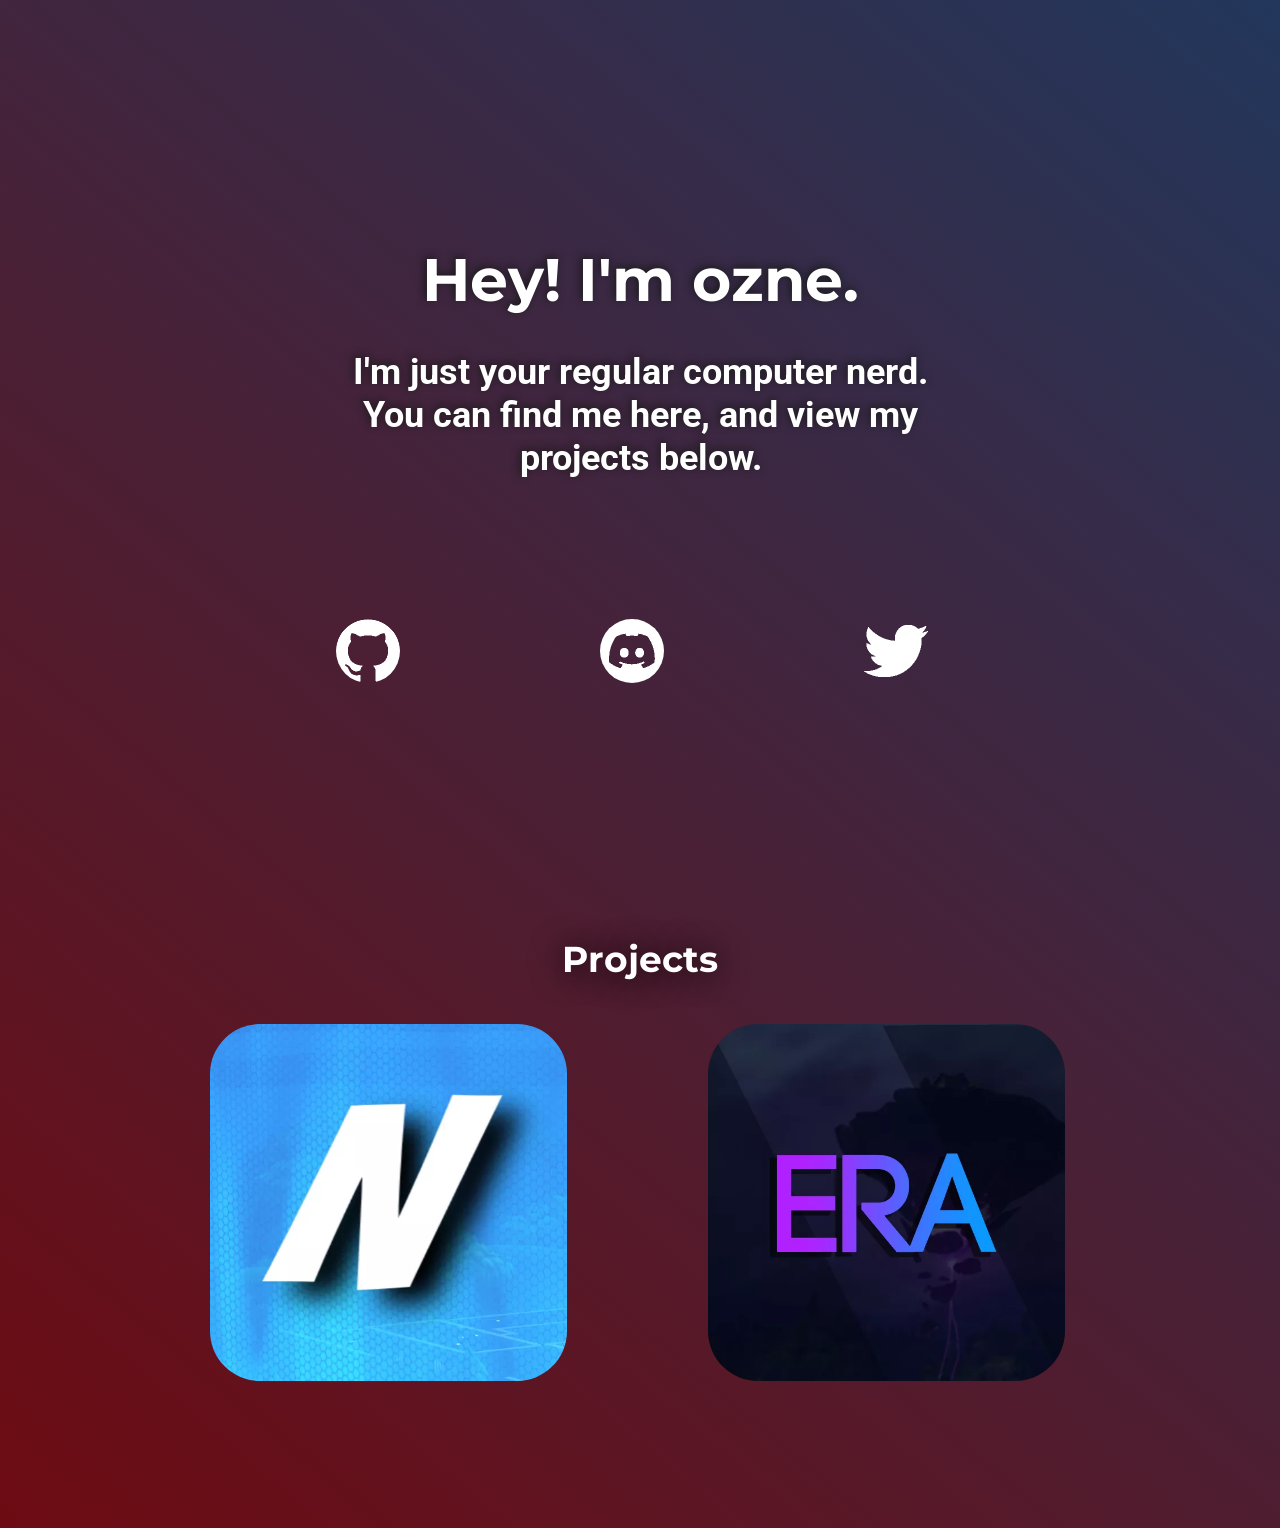
==== commit d7f228d9: "shit" ====
--- a/index.html
+++ b/index.html
@@ -11,14 +11,14 @@
     <meta property="og:image" content="https://cdn.discordapp.com/avatars/777401463746854952/a_3fbee1787289dbb1bbcbb61502e486ce" />
     <meta property="og:description" content="Hello! This is ozne's tiny, simple portfolio." />
     
-    <link rel="icon" href="https://cdn.glitch.global/b22042dc-d617-42fd-8e32-505de232599d/favicon.png">
+    <link rel="icon" href="images/favicon.png">
     <link id="u-theme-google-font" rel="stylesheet" href="https://fonts.googleapis.com/css?family=Roboto:100,100i,300,300i,400,400i,500,500i,700,700i,900,900i|Open+Sans:300,300i,400,400i,600,600i,700,700i,800,800i">
     <link id="u-page-google-font" rel="stylesheet" href="https://fonts.googleapis.com/css?family=Montserrat:100,100i,200,200i,300,300i,400,400i,500,500i,600,600i,700,700i,800,800i,900,900i">
     
     
     
     
-    
+    <script>history.scrollRestoration = "manual"</script>
     <script type="application/ld+json">{
 		"@context": "http://schema.org",
 		"@type": "Organization",
@@ -36,22 +36,22 @@
         <div class="u-list u-list-1">
           <div class="u-repeater u-repeater-1">
             <div class="u-container-style u-list-item u-repeater-item">
-              <div class="u-container-layout u-similar-container u-container-layout-1"><span class="u-custom-item u-file-icon u-hover-feature u-icon u-icon-circle u-text-white u-icon-1" data-href="https://github.com/pakchunk" data-target="_blank"><img src="https://cdn.glitch.global/b22042dc-d617-42fd-8e32-505de232599d/2.png" alt=""></span>
+              <div class="u-container-layout u-similar-container u-valign-bottom-sm u-valign-bottom-xs u-container-layout-1"><span class="u-custom-item u-file-icon u-hover-feature u-icon u-icon-circle u-text-white u-icon-1" data-href="https://github.com/pakchunk" data-target="_blank"><img src="images/3.png" alt=""></span>
               </div>
             </div>
             <div class="u-container-style u-list-item u-repeater-item">
-              <div class="u-container-layout u-similar-container u-container-layout-2"><span class="u-custom-item u-dialog-link u-file-icon u-hover-feature u-icon u-icon-circle u-text-white u-icon-2" data-href="#sec-b82f" data-target="_blank"><img src="https://cdn.glitch.global/b22042dc-d617-42fd-8e32-505de232599d/3.png" alt=""></span>
+              <div class="u-container-layout u-similar-container u-valign-bottom-sm u-valign-bottom-xs u-container-layout-2"><span class="u-custom-item u-dialog-link u-file-icon u-hover-feature u-icon u-icon-circle u-text-white u-icon-2" data-href="#sec-b82f" data-target="_blank"><img src="images/4.png" alt=""></span>
               </div>
             </div>
             <div class="u-container-style u-list-item u-repeater-item">
-              <div class="u-container-layout u-similar-container u-container-layout-3"><span class="u-custom-item u-file-icon u-hover-feature u-icon u-text-white u-icon-3" data-href="https://twitter.com/susOzne" data-target="_blank"><img src="https://cdn.glitch.global/b22042dc-d617-42fd-8e32-505de232599d/4.png" alt=""></span>
+              <div class="u-container-layout u-similar-container u-valign-bottom-sm u-valign-bottom-xs u-container-layout-3"><span class="u-custom-item u-file-icon u-hover-feature u-icon u-icon-rectangle u-text-white u-icon-3" data-href="https://twitter.com/susOzne" data-target="_blank"><img src="images/5.png" alt=""></span>
               </div>
             </div>
           </div>
         </div>
         <h2 class="u-align-center u-custom-font u-text u-text-default u-text-white u-text-3">Projects</h2>
-        <img class="u-dialog-link u-hover-feature u-image u-image-round u-preserve-proportions u-radius-50 u-image-1" src="https://cdn.glitch.global/b22042dc-d617-42fd-8e32-505de232599d/95288c8a12edbc24eacdf672e49a5cbb.jpg" alt="" data-image-width="630" data-image-height="630" data-href="#sec-7b42">
-        <img class="u-dialog-link u-hover-feature u-image u-image-round u-preserve-proportions u-radius-50 u-image-2" src="https://cdn.glitch.global/b22042dc-d617-42fd-8e32-505de232599d/8e318af88ffdbbb0e1a7d0ba8d9834fe1.jpg" alt="" data-image-width="511" data-image-height="511" data-href="#sec-06d6">
+        <img class="u-dialog-link u-hover-feature u-image u-image-round u-preserve-proportions u-radius-50 u-image-1" src="images/95288c8a12edbc24eacdf672e49a5cbb.jpg" alt="" data-image-width="630" data-image-height="630" data-href="#sec-7b42">
+        <img class="u-dialog-link u-hover-feature u-image u-image-round u-preserve-proportions u-radius-50 u-image-2" src="images/8e318af88ffdbbb0e1a7d0ba8d9834fe1.jpg" alt="" data-image-width="511" data-image-height="511" data-href="#sec-06d6">
       </div>
       
       
@@ -146,7 +146,7 @@
 }</style><section class="u-align-center u-black u-clearfix u-container-style u-dialog-block u-opacity u-opacity-70 u-valign-middle u-section-5" id="sec-06d6">
       <div class="u-align-center u-container-style u-dialog u-palette-5-dark-3 u-radius-13 u-shape-round u-dialog-1">
         <div class="u-container-layout u-container-layout-1">
-          <img class="u-image u-image-default u-image-1" src="https://cdn.glitch.global/b22042dc-d617-42fd-8e32-505de232599d/NacroLogo.png" alt="" data-image-width="445" data-image-height="171">
+          <img class="u-image u-image-default u-image-1" src="images/NacroLogo.png" alt="" data-image-width="445" data-image-height="171">
           <p class="u-custom-font u-text u-text-1">Nacro was a short-lived Fortnite project created by&nbsp;<a href="https://twitter.com/absoSpaced" class="u-active-none u-border-none u-btn u-button-link u-button-style u-hover-none u-none u-text-palette-1-base u-btn-1" target="_blank">absoluteSpacehead</a>,&nbsp;<a href="https://twitter.com/fischsaIat" class="u-active-none u-border-none u-btn u-button-link u-button-style u-hover-none u-none u-text-palette-1-base u-btn-2" target="_blank">Fischsalat</a>, and I, aimed to create a single-player in-game experience on Fortnite's oldest public Battle Royale build available, 1.7.2.
           </p>
           <a href="https://discord.gg/fRdZmpsSYw" class="u-active-grey-90 u-border-none u-btn u-btn-round u-button-style u-custom-font u-font-montserrat u-grey-75 u-hover-grey-70 u-radius-50 u-text-white u-btn-3" target="_blank">Join Nacro</a>
@@ -255,7 +255,7 @@
 }</style><section class="u-align-center u-black u-clearfix u-container-style u-dialog-block u-opacity u-opacity-70 u-valign-middle u-section-6" id="sec-7b42">
       <div class="u-align-center u-container-style u-dialog u-palette-5-dark-3 u-radius-13 u-shape-round u-dialog-1">
         <div class="u-container-layout u-container-layout-1">
-          <img class="u-image u-image-default u-image-1" src="https://cdn.glitch.global/b22042dc-d617-42fd-8e32-505de232599d/EraLogo.png" alt="" data-image-width="313" data-image-height="138">
+          <img class="u-image u-image-default u-image-1" src="images/EraLogo.png" alt="" data-image-width="313" data-image-height="138">
           <p class="u-align-center u-custom-font u-font-montserrat u-text u-text-1">Project Era is a Fortnite project where users can play builds from seasons 2-12.<br>Project Era is maintained by me, <a href="https://github.com/sizzyfnbr" class="u-active-none u-border-none u-btn u-button-link u-button-style u-hover-none u-none u-text-palette-1-base u-btn-1" target="_blank">Sizzy</a>, <a href="https://twitter.com/danihhhhhhhh" class="u-active-none u-border-none u-btn u-button-link u-button-style u-hover-none u-none u-text-palette-1-base u-btn-2" target="_blank">Danii</a>, <a href="https://twitter.com/ky1ro" class="u-active-none u-border-none u-btn u-button-link u-button-style u-hover-none u-none u-text-palette-1-base u-btn-3" target="_blank">Kyiro</a>, <a href="https://en.wikipedia.org/wiki/Pedophilia" class="u-active-none u-border-none u-btn u-button-link u-button-style u-hover-none u-none u-text-palette-1-base u-btn-4" target="_blank">Mix</a>, and <a href="https://twitter.com/RobotPlaysTF2" class="u-active-none u-border-none u-btn u-button-link u-button-style u-hover-none u-none u-text-palette-1-base u-btn-5" target="_blank">Robot</a>.
           </p>
           <a href="https://discord.gg/erafn" class="u-active-grey-90 u-border-none u-btn u-btn-round u-button-style u-custom-font u-font-montserrat u-grey-75 u-hover-grey-70 u-radius-50 u-text-white u-btn-6" target="_blank">Join Era</a>
--- a/index.css
+++ b/index.css
@@ -89,8 +89,18 @@
 }
 
 @media (max-width: 1199px) {
+  .u-section-1 .u-sheet-1 {
+    min-height: 1814px;
+  }
+
   .u-section-1 .u-text-2 {
-    margin-left: 0;
+    width: auto;
+    margin-top: 34px;
+  }
+
+  .u-section-1 .u-list-1 {
+    margin-top: 132px;
+    margin-left: auto;
   }
 
   .u-section-1 .u-icon-1 {
@@ -98,48 +108,145 @@
   }
 
   .u-section-1 .u-icon-2 {
-    transform: translateX(0px) translateY(-5px) scale(1);
     color: rgb(0, 0, 0) !important;
+    transform: translateX(0px) translateY(-5px) scale(1);
   }
 
   .u-section-1 .u-icon-3 {
     transform: translateX(0px) translateY(-5px) scale(1);
   }
 
+  .u-section-1 .u-text-3 {
+    width: auto;
+  }
+
   .u-section-1 .u-image-1 {
-    margin-top: 44px;
+    width: 325px;
+    height: 325px;
+    margin-top: 34px;
+    margin-right: 76px;
+  }
+
+  .u-section-1 .u-image-2 {
+    width: 325px;
+    height: 325px;
+    margin-top: -325px;
+    margin-left: 76px;
   }
 }
 
 @media (max-width: 991px) {
+  .u-section-1 .u-sheet-1 {
+    min-height: 1589px;
+  }
+
   .u-section-1 .u-list-1 {
-    margin-left: 108px;
+    margin-top: 142px;
   }
 
   .u-section-1 .u-repeater-1 {
-    min-height: 252px;
+    min-height: 338px;
     grid-template-columns: calc(50% - 90px) calc(50% - 90px);
   }
 
+  .u-section-1 .u-container-layout-1 {
+    padding-top: 4px;
+  }
+
+  .u-section-1 .u-icon-1 {
+    margin-top: 1px;
+  }
+
+  .u-section-1 .u-container-layout-2 {
+    padding-top: 4px;
+  }
+
+  .u-section-1 .u-icon-2 {
+    margin-top: 1px;
+  }
+
+  .u-section-1 .u-container-layout-3 {
+    padding-top: 4px;
+  }
+
+  .u-section-1 .u-icon-3 {
+    margin-top: 1px;
+  }
+
+  .u-section-1 .u-image-1 {
+    width: 226px;
+    height: 226px;
+    margin-right: 71px;
+  }
+
   .u-section-1 .u-image-2 {
-    margin-bottom: 6px;
+    width: 226px;
+    height: 226px;
+    margin-top: -226px;
+    margin-left: 71px;
   }
 }
 
 @media (max-width: 767px) {
+  .u-section-1 .u-sheet-1 {
+    min-height: 2075px;
+  }
+
   .u-section-1 .u-list-1 {
     width: 540px;
-    margin-left: 0;
   }
 
   .u-section-1 .u-repeater-1 {
     grid-template-columns: 100%;
   }
+
+  .u-section-1 .u-container-layout-1 {
+    padding-top: 5px;
+    padding-bottom: 5px;
+  }
+
+  .u-section-1 .u-icon-1 {
+    margin-top: 0;
+    margin-left: 219px;
+  }
+
+  .u-section-1 .u-container-layout-2 {
+    padding-top: 5px;
+    padding-bottom: 5px;
+  }
+
+  .u-section-1 .u-icon-2 {
+    margin-top: 0;
+    margin-left: 219px;
+  }
+
+  .u-section-1 .u-container-layout-3 {
+    padding-top: 5px;
+    padding-bottom: 5px;
+  }
+
+  .u-section-1 .u-icon-3 {
+    margin-top: 0;
+    margin-left: 219px;
+  }
+
+  .u-section-1 .u-text-3 {
+    margin-top: 149px;
+  }
+
+  .u-section-1 .u-image-1 {
+    margin-top: 21px;
+    margin-right: 44px;
+  }
+
+  .u-section-1 .u-image-2 {
+    margin-left: 34px;
+  }
 }
 
 @media (max-width: 575px) {
   .u-section-1 .u-sheet-1 {
-    min-height: 1494px;
+    min-height: 1846px;
   }
 
   .u-section-1 .u-text-1 {
@@ -154,17 +261,32 @@
     width: 340px;
   }
 
+  .u-section-1 .u-icon-1 {
+    transform: translateX(0px) translateY(-5px) scale(1);
+    margin-left: 135px;
+  }
+
+  .u-section-1 .u-icon-2 {
+    transform: translateX(0px) translateY(-5px) scale(1);
+    margin-left: 135px;
+  }
+
+  .u-section-1 .u-icon-3 {
+    transform: translateX(0px) translateY(-5px) scale(1);
+    margin-left: 135px;
+  }
+
+  .u-section-1 .u-text-3 {
+    margin-top: 116px;
+    margin-right: 105px;
+  }
+
   .u-section-1 .u-image-1 {
-    width: 340px;
-    height: 340px;
-    margin-right: 0;
+    margin-top: 13px;
   }
 
   .u-section-1 .u-image-2 {
-    width: 340px;
-    height: 340px;
-    margin-top: -340px;
-    margin-left: 0;
+    margin: 13px 44px 48px auto;
   }
 }
 
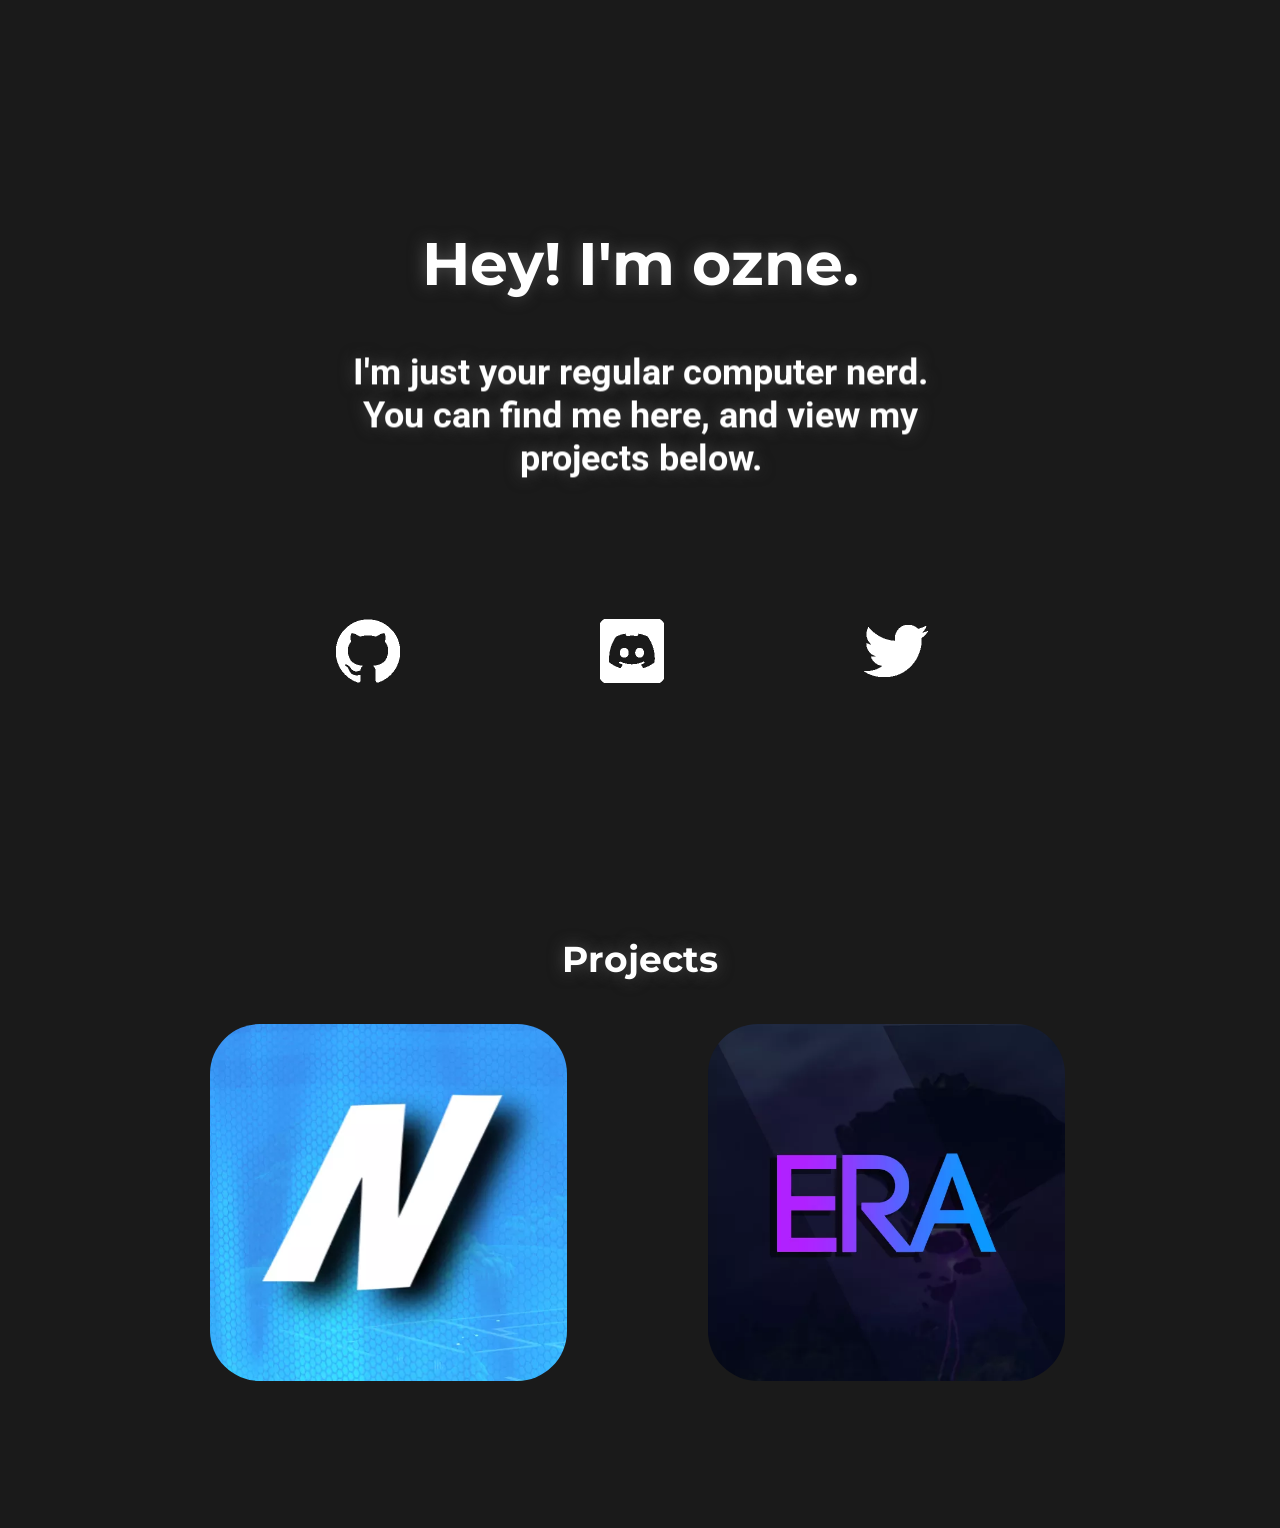
==== commit 2334a98e: "last" ====
--- a/index.html
+++ b/index.html
@@ -28,7 +28,7 @@
     <meta property="og:type" content="website">
   </head>
   <body data-home-page="index.html" data-home-page-title="index" class="u-body">
-    <section class="u-align-center u-clearfix u-gradient u-section-1" id="sec-18b3">
+    <section class="u-align-center u-clearfix u-grey-90 u-section-1" id="sec-18b3">
       <div class="u-align-left u-clearfix u-sheet u-sheet-1">
         <h1 class="u-custom-font u-text u-text-default u-text-white u-text-1" data-animation-name="slideIn" data-animation-duration="1000" data-animation-direction="Down" data-animation-delay="0">Hey! I'm ozne.</h1>
         <h3 class="u-align-center u-text u-text-default u-text-white u-text-2" data-animation-name="slideIn" data-animation-duration="1000" data-animation-direction="Up" data-animation-delay="0"> I'm just your regular computer nerd.<br>You can find me here, and view my<br>projects below.
@@ -36,11 +36,11 @@
         <div class="u-list u-list-1">
           <div class="u-repeater u-repeater-1">
             <div class="u-container-style u-list-item u-repeater-item">
-              <div class="u-container-layout u-similar-container u-valign-bottom-sm u-valign-bottom-xs u-container-layout-1"><span class="u-custom-item u-file-icon u-hover-feature u-icon u-icon-circle u-text-white u-icon-1" data-href="https://github.com/pakchunk" data-target="_blank"><img src="images/3.png" alt=""></span>
+              <div class="u-container-layout u-similar-container u-valign-bottom-sm u-valign-bottom-xs u-container-layout-1"><span class="u-custom-item u-file-icon u-hover-feature u-icon u-icon-rectangle u-text-white u-icon-1" data-href="https://github.com/pakchunk" data-target="_blank"><img src="images/3.png" alt=""></span>
               </div>
             </div>
             <div class="u-container-style u-list-item u-repeater-item">
-              <div class="u-container-layout u-similar-container u-valign-bottom-sm u-valign-bottom-xs u-container-layout-2"><span class="u-custom-item u-dialog-link u-file-icon u-hover-feature u-icon u-icon-circle u-text-white u-icon-2" data-href="#sec-b82f" data-target="_blank"><img src="images/4.png" alt=""></span>
+              <div class="u-container-layout u-similar-container u-valign-bottom-sm u-valign-bottom-xs u-container-layout-2"><span class="u-custom-item u-dialog-link u-file-icon u-hover-feature u-icon u-icon-rectangle u-text-white u-icon-2" data-href="#sec-b82f" data-target="_blank"><img src="images/4.png" alt=""></span>
               </div>
             </div>
             <div class="u-container-style u-list-item u-repeater-item">
@@ -158,8 +158,9 @@
 
 .u-section-5 .u-dialog-1 {
   width: 349px;
-  min-height: 447px;
+  min-height: 456px;
   box-shadow: 5px 5px 20px 0 rgba(0,0,0,0.4);
+  height: auto;
   margin: 60px auto;
 }
 
@@ -170,14 +171,14 @@
 .u-section-5 .u-image-1 {
   width: 253px;
   height: 95px;
-  margin: 23px auto 0;
+  margin: 31px auto 0;
 }
 
 .u-section-5 .u-text-1 {
   font-family: Montserrat;
   font-size: 0.9375rem;
   font-weight: 700;
-  margin: 24px 8px 0;
+  margin: 30px 6px 0;
 }
 
 .u-section-5 .u-btn-1 {
@@ -194,7 +195,7 @@
   font-weight: 700;
   background-image: none;
   border-style: none;
-  margin: 39px auto 0;
+  margin: 51px auto 0;
 }
 
 .u-section-5 .u-icon-1 {
@@ -209,7 +210,6 @@
 @media (max-width: 1199px) {
   .u-section-5 .u-dialog-1 {
     width: 349px;
-    height: auto;
   }
 
   .u-section-5 .u-image-1 {
@@ -217,8 +217,9 @@
   }
 
   .u-section-5 .u-text-1 {
-    margin-left: 8px;
-    margin-right: 8px;
+    margin-left: 6px;
+    margin-right: 6px;
+    width: 237px;
   }
 }
 
@@ -249,14 +250,14 @@
   }
 
   .u-section-5 .u-text-1 {
-    margin-left: 4px;
-    margin-right: 4px;
+    margin-left: 2px;
+    margin-right: 2px;
   }
 }</style><section class="u-align-center u-black u-clearfix u-container-style u-dialog-block u-opacity u-opacity-70 u-valign-middle u-section-6" id="sec-7b42">
       <div class="u-align-center u-container-style u-dialog u-palette-5-dark-3 u-radius-13 u-shape-round u-dialog-1">
         <div class="u-container-layout u-container-layout-1">
           <img class="u-image u-image-default u-image-1" src="images/EraLogo.png" alt="" data-image-width="313" data-image-height="138">
-          <p class="u-align-center u-custom-font u-font-montserrat u-text u-text-1">Project Era is a Fortnite project where users can play builds from seasons 2-12.<br>Project Era is maintained by me, <a href="https://github.com/sizzyfnbr" class="u-active-none u-border-none u-btn u-button-link u-button-style u-hover-none u-none u-text-palette-1-base u-btn-1" target="_blank">Sizzy</a>, <a href="https://twitter.com/danihhhhhhhh" class="u-active-none u-border-none u-btn u-button-link u-button-style u-hover-none u-none u-text-palette-1-base u-btn-2" target="_blank">Danii</a>, <a href="https://twitter.com/ky1ro" class="u-active-none u-border-none u-btn u-button-link u-button-style u-hover-none u-none u-text-palette-1-base u-btn-3" target="_blank">Kyiro</a>, <a href="https://en.wikipedia.org/wiki/Pedophilia" class="u-active-none u-border-none u-btn u-button-link u-button-style u-hover-none u-none u-text-palette-1-base u-btn-4" target="_blank">Mix</a>, and <a href="https://twitter.com/RobotPlaysTF2" class="u-active-none u-border-none u-btn u-button-link u-button-style u-hover-none u-none u-text-palette-1-base u-btn-5" target="_blank">Robot</a>.
+          <p class="u-align-center u-custom-font u-font-montserrat u-text u-text-1">Project Era is a Fortnite project where users can play builds from seasons 2-12 in a singleplayer environment.<br>Project Era is maintained by me, <a href="https://github.com/sizzyfnbr" class="u-active-none u-border-none u-btn u-button-link u-button-style u-hover-none u-none u-text-palette-1-base u-btn-1" target="_blank">Sizzy</a>, <a href="https://twitter.com/danihhhhhhhh" class="u-active-none u-border-none u-btn u-button-link u-button-style u-hover-none u-none u-text-palette-1-base u-btn-2" target="_blank">Danii</a>, <a href="https://twitter.com/ky1ro" class="u-active-none u-border-none u-btn u-button-link u-button-style u-hover-none u-none u-text-palette-1-base u-btn-3" target="_blank">Kyiro</a>, <a href="https://en.wikipedia.org/wiki/Pedophilia" class="u-active-none u-border-none u-btn u-button-link u-button-style u-hover-none u-none u-text-palette-1-base u-btn-4" target="_blank">Mix</a>, and <a href="https://twitter.com/RobotPlaysTF2" class="u-active-none u-border-none u-btn u-button-link u-button-style u-hover-none u-none u-text-palette-1-base u-btn-5" target="_blank">Robot</a>.
           </p>
           <a href="https://discord.gg/erafn" class="u-active-grey-90 u-border-none u-btn u-btn-round u-button-style u-custom-font u-font-montserrat u-grey-75 u-hover-grey-70 u-radius-50 u-text-white u-btn-6" target="_blank">Join Era</a>
         </div><button class="u-dialog-close-button u-icon u-text-grey-50 u-icon-1"><svg class="u-svg-link" preserveAspectRatio="xMidYMin slice" viewBox="0 0 413.348 413.348" style=""><use xmlns:xlink="http://www.w3.org/1999/xlink" xlink:href="#svg-5801"></use></svg><svg xmlns="http://www.w3.org/2000/svg" xmlns:xlink="http://www.w3.org/1999/xlink" version="1.1" xml:space="preserve" class="u-svg-content" viewBox="0 0 413.348 413.348" id="svg-5801"><path d="m413.348 24.354-24.354-24.354-182.32 182.32-182.32-182.32-24.354 24.354 182.32 182.32-182.32 182.32 24.354 24.354 182.32-182.32 182.32 182.32 24.354-24.354-182.32-182.32z"></path></svg></button>
@@ -269,7 +270,6 @@
   width: 348px;
   min-height: 453px;
   box-shadow: 5px 5px 20px 0 rgba(0,0,0,0.4);
-  height: auto;
   margin: 60px auto;
 }
 
@@ -285,7 +285,8 @@
 
 .u-section-6 .u-text-1 {
   font-weight: 700;
-  margin: 66px 0 0;
+  font-size: 1rem;
+  margin: 66px 9px 0;
 }
 
 .u-section-6 .u-btn-1 {
@@ -331,6 +332,10 @@
 }
 
 @media (max-width: 1199px) {
+  .u-section-6 .u-dialog-1 {
+    height: auto;
+  }
+
   .u-section-6 .u-image-1 {
     width: 174px;
     height: 77px;
@@ -362,5 +367,10 @@
     padding-left: 25px;
     padding-right: 25px;
   }
+
+  .u-section-6 .u-text-1 {
+    margin-left: 5px;
+    margin-right: 5px;
+  }
 }</style>
 </body></html>
--- a/index.css
+++ b/index.css
@@ -1,5 +1,5 @@
  .u-section-1 {
-  background-image: linear-gradient(40deg, #6e0b12, #22375c);
+  background-image: none;
 }
 
 .u-section-1 .u-sheet-1 {
@@ -9,16 +9,18 @@
 .u-section-1 .u-text-1 {
   font-family: Montserrat;
   font-weight: 700;
-  text-shadow: -2px -2px 8px rgba(26,26,26,1);
+  text-shadow: -2px 0px 16px rgba(77,77,77,1);
   font-size: 3.75rem;
-  margin: 247px auto 0;
+  box-shadow: 0 0px 16px 0 rgba(0,0,0,0);
+  margin: 231px auto 0;
 }
 
 .u-section-1 .u-text-2 {
   font-weight: 700;
-  text-shadow: -2px -2px 8px rgba(26,26,26,1);
+  text-shadow: 0 0px 16px rgba(77,77,77,1);
   font-size: 2.25rem;
-  margin: 38px auto 0;
+  box-shadow: 0 0px 16px 0 rgba(0,0,0,0);
+  margin: 54px auto 0;
 }
 
 .u-section-1 .u-list-1 {
@@ -70,7 +72,8 @@
 .u-section-1 .u-text-3 {
   font-family: Montserrat;
   font-weight: 700;
-  text-shadow: 0 2px 32px rgba(0,0,0,1);
+  text-shadow: 0 0px 16px rgba(77,77,77,1);
+  box-shadow: 0 0px 0 0 rgba(0,0,0,0);
   margin: 247px auto 0;
 }
 
@@ -151,26 +154,29 @@
 
   .u-section-1 .u-container-layout-1 {
     padding-top: 4px;
+    padding-bottom: 4px;
   }
 
   .u-section-1 .u-icon-1 {
-    margin-top: 1px;
+    margin-right: 132px;
   }
 
   .u-section-1 .u-container-layout-2 {
     padding-top: 4px;
+    padding-bottom: 4px;
   }
 
   .u-section-1 .u-icon-2 {
-    margin-top: 1px;
+    margin-right: 132px;
   }
 
   .u-section-1 .u-container-layout-3 {
     padding-top: 4px;
+    padding-bottom: 4px;
   }
 
   .u-section-1 .u-icon-3 {
-    margin-top: 1px;
+    margin-right: 132px;
   }
 
   .u-section-1 .u-image-1 {
@@ -206,7 +212,6 @@
   }
 
   .u-section-1 .u-icon-1 {
-    margin-top: 0;
     margin-left: 219px;
   }
 
@@ -216,7 +221,6 @@
   }
 
   .u-section-1 .u-icon-2 {
-    margin-top: 0;
     margin-left: 219px;
   }
 
@@ -226,7 +230,6 @@
   }
 
   .u-section-1 .u-icon-3 {
-    margin-top: 0;
     margin-left: 219px;
   }
 
@@ -262,17 +265,17 @@
   }
 
   .u-section-1 .u-icon-1 {
-    transform: translateX(0px) translateY(-5px) scale(1);
+    margin-right: 81px;
     margin-left: 135px;
   }
 
   .u-section-1 .u-icon-2 {
-    transform: translateX(0px) translateY(-5px) scale(1);
+    margin-right: 81px;
     margin-left: 135px;
   }
 
   .u-section-1 .u-icon-3 {
-    transform: translateX(0px) translateY(-5px) scale(1);
+    margin-right: 81px;
     margin-left: 135px;
   }
 
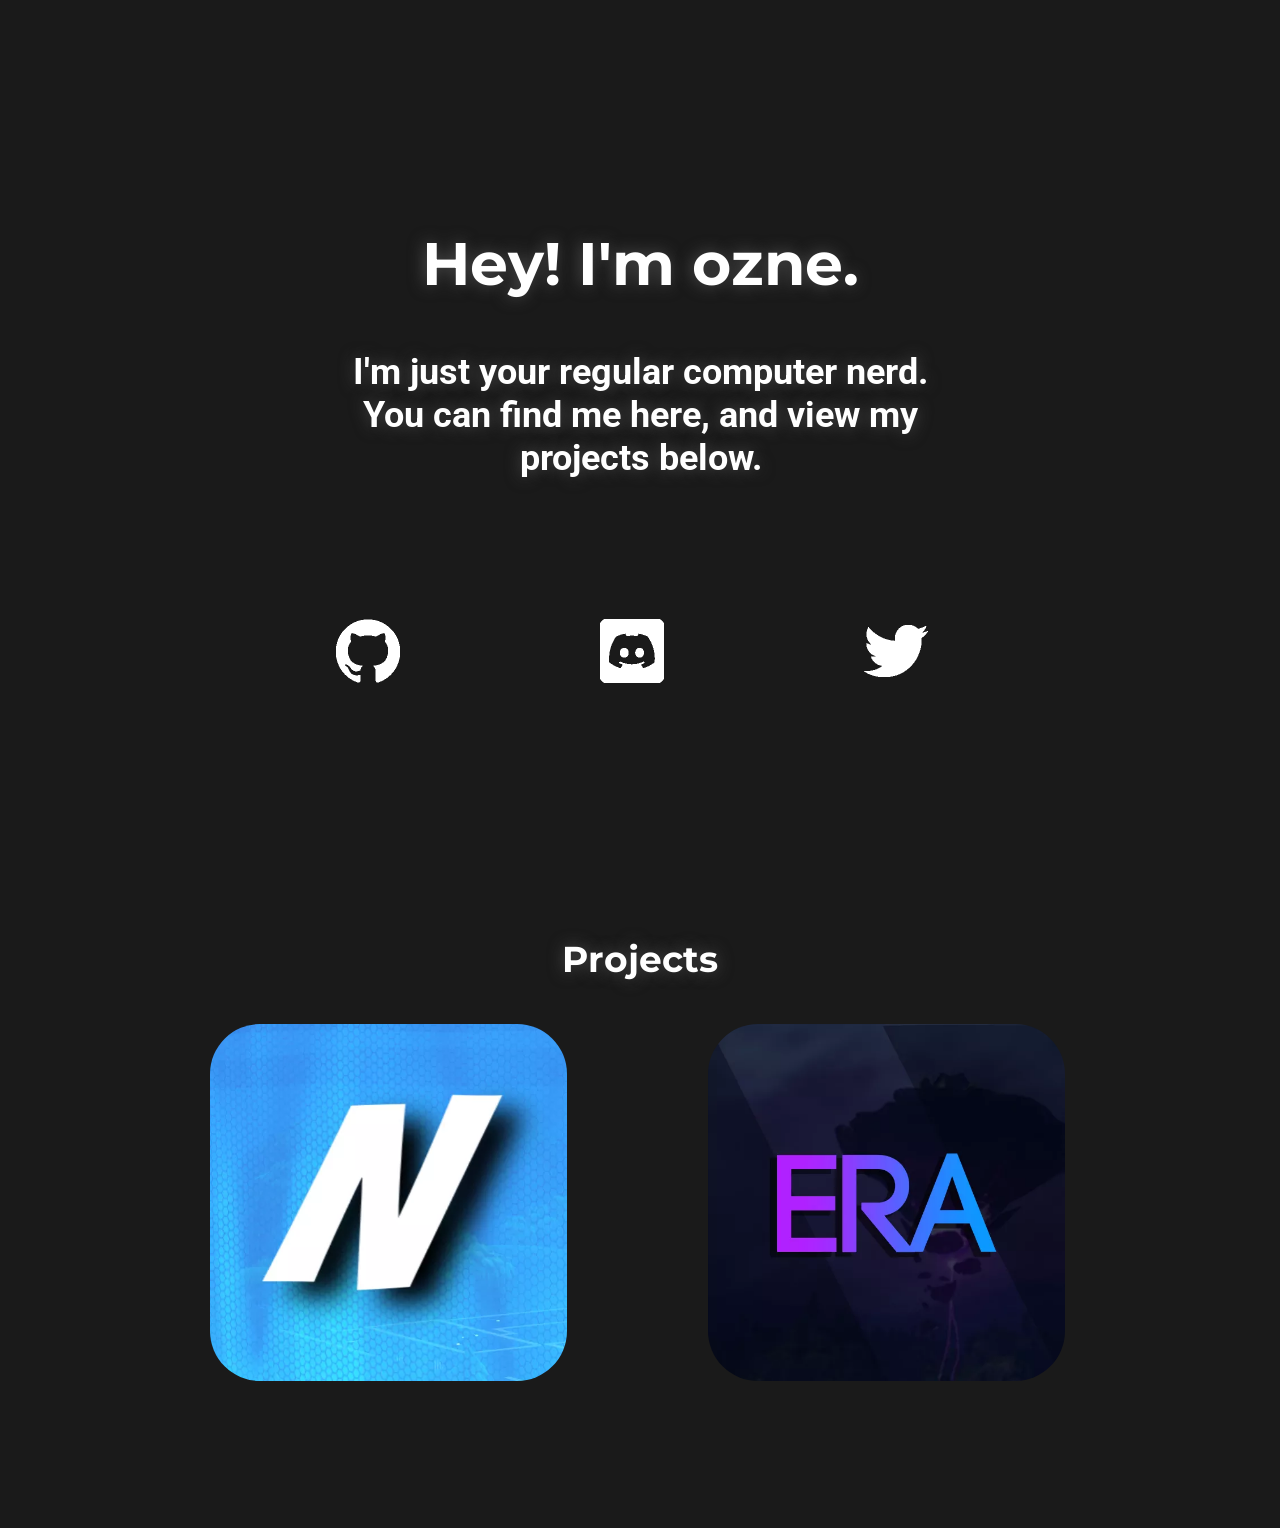
==== commit c0e60780: "pfp update" ====
--- a/index.html
+++ b/index.html
@@ -8,7 +8,7 @@
     <script class="u-script" type="text/javascript" src="jquery.js" defer=""></script>
     <script class="u-script" type="text/javascript" src="nicepage.js" defer=""></script>
     <meta property="og:site_name" content="ozne" />
-    <meta property="og:image" content="https://cdn.discordapp.com/avatars/777401463746854952/a_3fbee1787289dbb1bbcbb61502e486ce" />
+    <meta property="og:image" content="https://cdn.discordapp.com/avatars/777401463746854952/207d5f24e0147dbfcb5fa53088d2f999" />
     <meta property="og:description" content="Hello! This is ozne's tiny, simple portfolio." />
     
     <link rel="icon" href="images/favicon.png">
@@ -68,7 +68,7 @@
   <section class="u-align-center u-black u-clearfix u-container-style u-dialog-block u-opacity u-opacity-70 u-valign-middle u-section-4" id="sec-b82f">
       <div class="u-align-center u-container-style u-custom-color-4 u-dialog u-radius-13 u-shape-round u-dialog-1">
         <div class="u-container-layout u-container-layout-1">
-          <img class="u-image u-image-circle u-image-1" src="https://cdn.discordapp.com/avatars/777401463746854952/a_3fbee1787289dbb1bbcbb61502e486ce" alt="" data-image-width="498" data-image-height="213">
+          <img class="u-image u-image-circle u-image-1" src="https://cdn.discordapp.com/avatars/777401463746854952/207d5f24e0147dbfcb5fa53088d2f999" alt="" data-image-width="498" data-image-height="213">
           <p class="u-text u-text-default u-text-1">
             <span class="u-text-custom-color-6">ozne</span>
             <span class="u-text-custom-color-5">#4492</span>
@@ -373,4 +373,4 @@
     margin-right: 5px;
   }
 }</style>
-</body></html>+</body></html>
